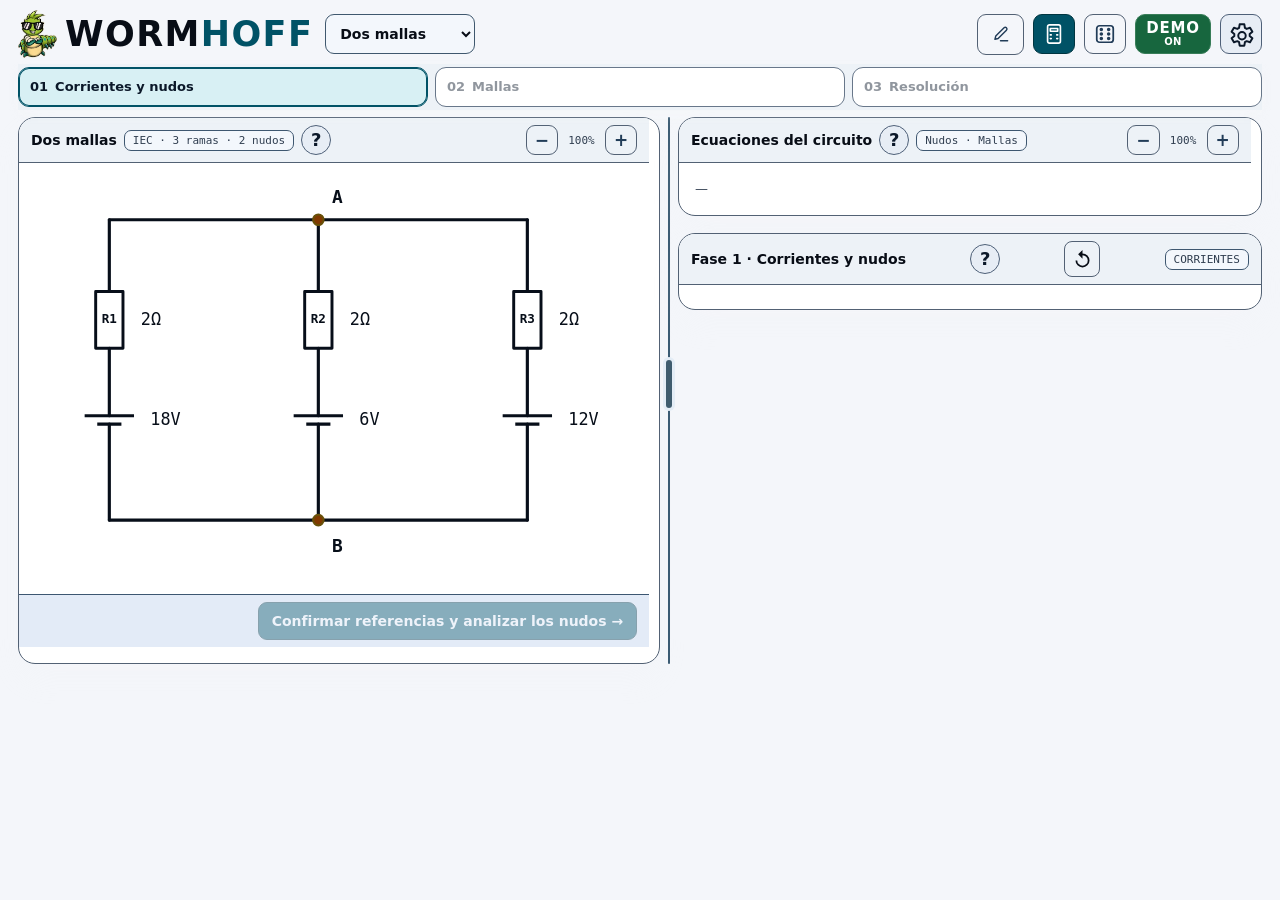
==== wormhoff/index.html @ 47bf8ece "Wormhoff: calculator icon for direct solve and six-pip dice for random values" ====
<!doctype html>
<html lang="es">
<head>
<meta charset="utf-8">
<meta name="viewport" content="width=device-width, initial-scale=1, interactive-widget=resizes-visual">
<meta name="color-scheme" content="dark">
<title>Wormhoff · 3.29</title>
<style>
  :root { --bg:var(--paint-09101d,#09101d); --card:var(--paint-111c30,#111c30); --card2:var(--paint-0c182b,#0c182b); --border:var(--paint-2c415b,#2c415b); --txt:var(--paint-f0f6ff,#f0f6ff); --muted:var(--paint-a7bbd0,#a7bbd0); --cyan:var(--paint-5ce6f0,#5ce6f0); --lime:var(--paint-b7f75c,#b7f75c); --amber:var(--paint-ffc66b,#ffc66b); --red:var(--paint-ff7786,#ff7786); --purple:var(--paint-ac98ff,#ac98ff); }
  *{box-sizing:border-box}
  html{-webkit-text-size-adjust:100%;text-size-adjust:100%;scroll-padding-top:calc(var(--stagebar-height,90px) + 12px)}
  #circuit{scroll-margin-top:calc(var(--stagebar-height,90px) + 12px)}
  body{margin:0;background:radial-gradient(circle at 9% 2%,var(--paint-183657,#183657) 0,transparent 28%),radial-gradient(circle at 96% 70%,var(--paint-1b2050,#1b2050) 0,transparent 35%),var(--bg);color:var(--txt);font:15px/1.55 system-ui,-apple-system,"Segoe UI",sans-serif;min-height:100vh}
  .shell{max-width:1580px;margin:auto;padding:20px 18px 34px}
  .top{display:flex;align-items:center;justify-content:space-between;gap:14px;flex-wrap:wrap;margin-bottom:15px}
  .logo{font-size:clamp(25px,3vw,35px);font-weight:900;letter-spacing:.04em;line-height:1.1}
  .logo{color:var(--txt)}
  .logo > div > span{color:var(--cyan)}
  .logo{display:inline-flex;align-items:center;gap:8px}
  .logo-mascot{display:block;flex:none;height:48px;width:auto}
  @media(max-width:700px){
    .logo{gap:5px}
    .logo-mascot{height:40px}
  }
  .sub{font:12px/1.4 ui-monospace,Consolas,monospace;color:var(--muted);margin-top:6px;letter-spacing:.04em}
  .score{display:flex;gap:11px;flex-wrap:wrap}
  .stat{background:var(--paint-0d1b2e,#0d1b2e);border:1px solid var(--paint-36516b,#36516b);padding:9px 14px;border-radius:12px;min-width:105px}
  .stat small{display:block;color:var(--muted);font-size:11px;text-transform:uppercase;letter-spacing:.08em}
  .stat strong{font:700 21px/1.45 ui-monospace,Consolas,monospace;color:var(--lime)}
  .stages{display:flex;gap:7px;margin:12px 0 16px;padding:8px 0;position:sticky;top:0;z-index:50;background:var(--paint-091423,#091423);box-shadow:0 5px 12px var(--paint-0004,#0004);isolation:isolate}
  .stage{display:flex;align-items:center;gap:3px;flex:1;min-width:0;background:var(--paint-142035,#142035);border:1px solid var(--paint-2d425c,#2d425c);border-radius:11px;padding:3px;color:var(--paint-8399b4,#8399b4);font-size:12px;font-weight:700}
  .stage[hidden]{display:none}
  .stage.active{border-color:var(--cyan);color:var(--txt);background:var(--paint-163045,#163045);box-shadow:inset 0 0 0 1px var(--paint-5ce6f02a,#5ce6f02a)}
  .stage.done{color:var(--lime);border-color:var(--paint-53843e,#53843e)}
  .stage b{margin-right:5px;color:inherit}
  .phase-link{flex:1;min-width:0;border:0;background:transparent!important;color:inherit;padding:8px 4px;text-align:left;font:inherit;line-height:1.4;box-shadow:none}
  .phase-reset{flex:none;width:29px;height:31px;border:0;padding:5px;background:transparent!important;color:inherit;box-shadow:none}
  .phase-reset svg{width:19px;height:19px;display:block}
  .phase-link:disabled,.phase-reset:disabled{opacity:.45;cursor:default}
  .phase-link:focus-visible,.phase-reset:focus-visible{outline:2px solid var(--cyan);outline-offset:-2px}
  [data-current-index]{touch-action:none;user-select:none;cursor:grab}
  #circuit.dragging-current [data-current-index],#circuit.dragging-current .current-direction-hit{cursor:grabbing!important}
  .current-direction-hit{fill:none;stroke:transparent;stroke-width:44;stroke-linecap:round;stroke-linejoin:round;pointer-events:stroke;cursor:inherit}
  .current-placement-notice{position:absolute;top:8px;left:50%;transform:translateX(-50%);z-index:4;width:max-content;max-width:calc(100% - 20px);padding:8px 12px;background:var(--paint-19334b,#19334b);color:var(--paint-ffe0a1,#ffe0a1);border:1px solid var(--paint-d5aa61,#d5aa61);border-radius:9px;font-size:13px;line-height:1.4;box-shadow:0 4px 15px var(--paint-0005,#0005);pointer-events:none}
  @media(max-width:600px){.stages{gap:3px}.stage{flex-direction:column;padding:2px;gap:0;font-size:10px}.stage b{display:block;margin:0}.phase-link{text-align:center;padding:5px 1px;width:100%}.phase-reset{height:25px;padding:3px 5px}}
  #gameLayout[hidden]{display:none!important}
  .layout{display:grid;grid-template-columns:minmax(0,var(--left-track,1.1fr)) 18px minmax(0,var(--right-track,1fr));grid-template-areas:"circuit divider equations" "circuit divider phase";grid-template-rows:auto 1fr;row-gap:17px;column-gap:0;align-items:start}
  #circuitCard{grid-area:circuit;position:sticky;top:calc(var(--stagebar-height,80px) + 12px);min-width:0}
  #equationsCard{grid-area:equations;min-width:0}
  #phaseCard{grid-area:phase;min-width:0;position:relative;z-index:1}
  .layout.network-mode{grid-template-areas:"circuit divider phase";grid-template-rows:auto}
  .layout.network-mode #equationsCard{display:none}
  #equationsCard,#phaseCard{container-type:inline-size}
  .column-divider{grid-area:divider;align-self:stretch;position:relative;display:flex;justify-content:center;align-items:flex-start;cursor:col-resize;touch-action:none;user-select:none;outline:none;min-height:160px}
  .column-divider::before{content:"";position:absolute;top:0;bottom:0;left:8px;width:2px;background:var(--paint-37556b,#37556b);border-radius:2px}
  .column-divider:hover::before,.column-divider:focus-visible::before{background:var(--cyan)}
  .column-divider:focus-visible{outline:2px solid var(--cyan);outline-offset:-3px;border-radius:6px}
  .resize-grip{position:sticky;top:40vh;width:6px;height:48px;border-radius:5px;background:var(--paint-6b91aa,#6b91aa);box-shadow:0 0 0 3px var(--paint-13263b,#13263b);margin:24px 0;pointer-events:none}
  .is-resizing,.is-resizing *{cursor:col-resize!important;user-select:none!important}
  .equations-body{padding:0;min-width:0;overflow-wrap:anywhere}
  .card .body{min-width:0;overflow-wrap:anywhere}
  .cardhead{flex-wrap:wrap}
  .cardhead strong{min-width:0;overflow-wrap:anywhere}
  .equation-placeholder{padding:16px;margin:0;color:var(--muted);font-size:13px}
  .matrix-actions{justify-content:center}
  .board-eq-label small,.node-eq-label small{display:block;font:500 10px system-ui,sans-serif;color:var(--paint-8faac2,#8faac2)}
  .card{background:linear-gradient(145deg,var(--paint-111e33,#111e33),var(--paint-0c1729,#0c1729));border:1px solid var(--border);border-radius:17px;box-shadow:0 16px 33px var(--paint-0000001f,#0000001f);overflow:hidden}
  .cardhead{display:flex;justify-content:space-between;align-items:center;gap:12px;padding:14px 17px;border-bottom:1px solid var(--border);background:var(--paint-15253b,#15253b)}
  .cardhead strong{font-size:14px}
  .chip{border:1px solid var(--paint-476480,#476480);background:var(--paint-0e2136,#0e2136);border-radius:7px;padding:3px 8px;color:var(--muted);font:11px ui-monospace,Consolas,monospace}
  .board{padding:0;background:radial-gradient(circle at 50% 46%,var(--paint-162d42,#162d42) 0,var(--paint-0d1a2c,#0d1a2c) 65%);position:relative}
  #circuit{display:block;width:100%;height:auto;max-width:none;max-height:none;overflow:visible}
  .wire{stroke:var(--paint-e9f4fd,#e9f4fd);stroke-width:3;fill:none;stroke-linecap:round;stroke-linejoin:round}
  .symbol{stroke:var(--paint-f5f6fa,#f5f6fa);stroke-width:2.8;fill:var(--paint-15233a,#15233a);stroke-linejoin:round}
  .source-plate{stroke:var(--paint-f5f6fa,#f5f6fa);stroke-width:3;stroke-linecap:square}
  .txt{fill:var(--paint-f5f6fa,#f5f6fa);font:600 17px ui-monospace,Consolas,monospace}
  .txtsm{fill:var(--paint-b2c7da,#b2c7da);font:13px ui-monospace,Consolas,monospace}
  .component-value{fill:var(--paint-ecf5ff,#ecf5ff);font:400 16px/1.2 ui-monospace,Consolas,monospace;pointer-events:none}
  #circuit .resistor-ansi{display:none}
  #circuit[data-symbol-standard="ansi"] .resistor-iec{display:none}
  #circuit[data-symbol-standard="ansi"] .resistor-ansi{display:inline}
  .resistor-ansi .symbol{fill:none!important}
  .current-branch-hit{touch-action:manipulation;outline:none!important;fill:none;stroke:transparent;stroke-width:28;pointer-events:stroke;cursor:pointer;stroke-linejoin:round}
  .current-branch-hit:focus,.current-branch-hit:focus-visible{outline:none!important;stroke:transparent}
  .branch-selection{fill:none;stroke:var(--paint-5ce6f088,#5ce6f088);stroke-width:12;stroke-linecap:round;pointer-events:none}
  .column-text-controls{display:flex;align-items:center;gap:4px;margin-left:auto;flex:none}
  .column-text-controls button{padding:3px 8px;min-width:29px;font:700 17px/1.3 system-ui,sans-serif}
  .column-text-controls output{min-width:39px;text-align:center;font:11px ui-monospace,monospace;color:var(--muted)}
  .layout:not(.network-mode) #phaseTextControls{display:none}
  #currentNameDialog{color:var(--txt);background:var(--paint-112139,#112139);border:1px solid var(--paint-6586a0,#6586a0);border-radius:14px;width:max-content;max-width:calc(100% - 24px);padding:10px 12px;position:fixed;inset:auto;margin:0;left:var(--current-dialog-x,50vw);top:var(--current-dialog-y,25dvh);transform:translate(-50%,-50%);box-shadow:0 15px 60px var(--paint-0008,#0008)}
  #currentNameDialog::backdrop{background:var(--paint-020b18aa,#020b18aa)}
  .current-number-field{display:flex;align-items:center;gap:6px;font:800 23px ui-monospace,monospace;margin:0}
  #currentNameForm{display:flex;align-items:center;gap:8px}
  #currentNameForm button{display:grid;place-items:center;width:40px;height:40px;min-width:40px;padding:8px}
  #currentNameForm button svg{width:20px;height:20px;fill:none;stroke:currentColor;stroke-width:2;stroke-linecap:round;stroke-linejoin:round}
  #currentNumber[aria-invalid="true"]{border-color:var(--red);box-shadow:0 0 0 2px var(--paint-ff778655,#ff778655)}
  #currentNumber{min-width:0;width:calc(2ch + 20px);text-align:center;font:700 23px ui-monospace,monospace;background:var(--paint-071628,#071628);border:1px solid var(--paint-7896ae,#7896ae);border-radius:8px;padding:9px;color:var(--txt)}
  .law-guide{padding:14px 15px;border-bottom:1px solid var(--paint-344c67,#344c67);background:var(--paint-102339,#102339);font-size:15px;line-height:1.7}
  .law-guide strong{display:block;color:var(--cyan);margin-top:7px}
  .law-guide strong:first-child{margin-top:0}
  .law-guide .law-formula{font-family:ui-monospace,monospace;overflow-wrap:anywhere}
  #equationsCard .board-eq-formula,#equationsCard .node-eq-formula{font-size:clamp(18px,1.6vw,23px);line-height:1.65}
  #equationsCard .board-eq-equal{font-size:26px}
  .resistor-name{fill:var(--paint-fff,#fff);font:700 12px ui-monospace,Consolas,monospace;text-anchor:middle;pointer-events:none}
  .direction-outline{fill:none;stroke:var(--paint-13283d,#13283d);stroke-width:6;stroke-linecap:round;stroke-linejoin:round}
  .direction{stroke:var(--amber);stroke-width:2.5;fill:none;stroke-linecap:round;stroke-linejoin:round}
  .dirlabel{fill:var(--amber);font:750 16px ui-monospace,Consolas,monospace;pointer-events:none}
  .dir-result{fill:var(--amber);stroke:var(--paint-0b1c2c,#0b1c2c);stroke-width:3;paint-order:stroke;stroke-linejoin:round;font:650 16px ui-monospace,Consolas,monospace;pointer-events:none}
  .dir-result.six-current-value{font-size:16px}
  .dir-result.six-current-value.tight-value{font-size:16px}
  .dir-result.six-current-value.narrow-value{font-size:16px}
  .nod{fill:var(--amber);stroke:var(--paint-fff3ce,#fff3ce);stroke-width:2}
  .nodeglow{fill:none;stroke:var(--amber);stroke-width:2;opacity:.7}
  .branch-hit{fill:transparent;cursor:pointer}
  .branch-hit:focus{outline:none;stroke:var(--cyan);stroke-width:2;stroke-dasharray:5 5}
  .node-hit{fill:transparent;cursor:pointer}

  .mesh-hit{fill:transparent;cursor:pointer;pointer-events:all}
  .mesh-hit:focus-visible{outline:none;stroke:var(--cyan);stroke-width:1;stroke-dasharray:none}
  .mesh-turn{cursor:pointer}
  .mesh-turn-hit{fill:transparent;stroke:transparent;stroke-width:1.5}
  .mesh-turn:focus-visible{outline:none}
  .mesh-turn:focus-visible .mesh-turn-hit{stroke:var(--cyan)}
  .mesh-label{pointer-events:none}
  .dirclick{fill:transparent;cursor:pointer}
  /* Un sombreado violeta tenue distingue la malla activa del ámbar de las corrientes,
     del verde del personaje y del blanco de los símbolos. Detrás de todos ellos. */
  .mesh-selection-fill{fill:var(--paint-7569a8,#7569a8);fill-opacity:.34;stroke:none;pointer-events:none}
  .mesh-selection-contour{fill:none;stroke:var(--paint-c4b9f0,#c4b9f0);stroke-opacity:.95;stroke-width:2;stroke-dasharray:8 7;vector-effect:non-scaling-stroke;pointer-events:none}
  .mesh-contour-arrowhead{fill:var(--paint-d7c9ff,#d7c9ff);stroke:none}
  #meshSelection{pointer-events:none}
  #hero{--worm-fill:var(--paint-b7f75c,#b7f75c);--worm-edge:var(--paint-edffbe,#edffbe);--worm-dark:var(--paint-619b36,#619b36);--worm-glow:var(--paint-b7f755,#b7f755)}
  #hero.hero-sad{--worm-fill:var(--paint-a64a17,#a64a17);--worm-edge:var(--paint-e99659,#e99659);--worm-dark:var(--paint-723317,#723317);--worm-glow:var(--paint-e9965955,#e9965955)}
  .hero-body,.hero-segment{fill:var(--worm-fill);stroke:var(--worm-edge);stroke-width:1.4}
  .hero-segment{stroke-width:1.1}
  .hero-spine{fill:none;stroke:var(--worm-dark);stroke-width:10;stroke-linecap:round;stroke-linejoin:round}
  .hero-shine{fill:none;stroke:var(--worm-edge);stroke-width:1.5;stroke-linecap:round;opacity:.5;pointer-events:none}
  .hero-eye{fill:var(--paint-15233a,#15233a)}
  .hero-eye-light{fill:var(--paint-fff,#fff);opacity:.9}
  .hero-mouth{stroke:var(--paint-122236,#122236);stroke-width:1.7;fill:none;stroke-linecap:round}
  .hero-eyes{transform-box:fill-box;transform-origin:center;transition:transform .28s ease-in-out,opacity .25s ease-in-out}
  #heroMouth{transition:opacity .25s ease-in-out}
  .hero-open-smile{opacity:0;transform:scaleY(.2);transform-box:fill-box;transform-origin:center;transition:opacity .28s ease-in-out,transform .28s ease-in-out}
  .hero-hand{opacity:0;transform:translateY(5px) scale(.6);transform-origin:11px 4px;transition:opacity .3s ease-in-out,transform .3s ease-in-out;pointer-events:none}
  .hero-hand-outline{fill:var(--worm-fill);stroke:var(--worm-edge);stroke-width:1;stroke-linecap:round;stroke-linejoin:round}
  .hero-greeting .hero-eyes{transform:scaleY(.18)}
  .hero-greeting #heroMouth{opacity:0}
  .hero-greeting .hero-open-smile{opacity:1;transform:scaleY(1)}
  .hero-greeting .hero-hand{opacity:1;transform:translateY(0) scale(1)}
  .hero-greeting #heroWave{animation:heroWave 1.2s ease-in-out;transform-origin:0 0}
  @keyframes heroWave{0%,100%{transform:rotate(0deg)}20%,60%{transform:rotate(-17deg)}40%,80%{transform:rotate(18deg)}}
  .hero-face{transform-box:fill-box;transform-origin:center}
  .hero-pain{opacity:0;transition:opacity .28s ease-in-out;pointer-events:none}
  .hero-happy .hero-eyes{transform:scaleY(.3)}
  .hero-happy #heroMouth{opacity:0}
  .hero-happy .hero-open-smile{opacity:1;transform:scaleY(1);animation:heroLaugh 1.15s ease-in-out infinite}
  .hero-happy .hero-face{animation:heroJoy 1.15s ease-in-out infinite}
  .hero-suffering .hero-eyes,.hero-suffering #heroMouth{opacity:0}
  .hero-suffering .hero-pain{opacity:1}
  .hero-suffering .hero-face{animation:heroWince .65s ease-in-out infinite}
  .hero-suffering .hero-tear{animation:heroTear 1.3s ease-in-out infinite}
  @keyframes heroJoy{0%,100%{transform:translateY(0) scale(1)}50%{transform:translateY(-.7px) scale(1.04)}}
  @keyframes heroLaugh{0%,100%{transform:scaleY(.9)}50%{transform:scaleY(1.08)}}
  @keyframes heroWince{0%,100%{transform:rotate(0deg)}25%{transform:rotate(-2deg)}75%{transform:rotate(2deg)}}
  @keyframes heroTear{0%{opacity:0;transform:translateY(-1px)}25%{opacity:.9}100%{opacity:0;transform:translateY(5px)}}
  .hero-tip{fill:var(--worm-edge);stroke:var(--worm-dark);stroke-width:1.5;stroke-linejoin:round}
  /* Mostrar las intensidades antes del desarrollo de Cramer, sin cambiar el orden algebraico. */
  #phase4.cramer-results-first:not(.hide),#advSolve.cramer-results-first:not(.hide){display:flex;flex-direction:column}
  #phase4.cramer-results-first #resultPanel,#advSolve.cramer-results-first #advResultPanel{order:-1;margin-top:0!important;margin-bottom:14px}
  .lap-chip{color:var(--amber);font-weight:700;margin:6px 0 0}
  .eq-equals{display:flex;align-items:center;justify-content:center;font:900 30px ui-monospace,monospace;color:var(--cyan)}
  #hero{cursor:pointer;pointer-events:all;touch-action:none;user-select:none}
  /* Evitar que el filtro CSS del grupo SVG recorte u oculte el personaje al reanudar una trayectoria. */
  #heroBody{filter:none}
  #hero.hero-user-hidden,#hero.hero-user-hidden *{visibility:hidden!important;pointer-events:none!important}
  #heroHit{fill:none;stroke:transparent;stroke-width:28;pointer-events:stroke;cursor:pointer}
  .boardfoot{display:flex;justify-content:space-between;gap:10px;flex-wrap:wrap;padding:10px 15px;background:var(--paint-0d1b2e,#0d1b2e);border-top:1px solid var(--border);color:var(--muted);font-size:12px}
  .boardfoot b{color:var(--cyan);font-weight:600}
  .body{padding:18px}
  .phase-title{margin:0 0 7px;font-size:22px;font-weight:850;line-height:1.25}
  .desc{color:var(--muted);margin:0 0 14px;font-size:14px}
  .btnrow{display:flex;gap:9px;flex-wrap:wrap;align-items:center}
  button{color:var(--txt);font:600 14px system-ui,sans-serif;border:1px solid var(--paint-45607c,#45607c);background:var(--paint-1e3550,#1e3550);padding:10px 13px;border-radius:9px;cursor:pointer;transition:filter .12s,transform .12s}
  button:hover:not(:disabled){filter:brightness(1.18)}
  button:active:not(:disabled){transform:translateY(1px)}
  button:disabled{opacity:.4;cursor:not-allowed}
  button.primary{background:linear-gradient(100deg,var(--paint-187d9a,#187d9a),var(--paint-2c638b,#2c638b));border-color:var(--paint-4be6f0,#4be6f0);color:white}
  button.success{background:var(--paint-376c37,#376c37);border-color:var(--paint-91db66,#91db66)}
  button.ghost{background:transparent;border-color:var(--paint-47627b,#47627b);color:var(--paint-afc6dc,#afc6dc)}
  button.small{padding:7px 10px;font-size:12px}
  button.selected{background:var(--paint-3d4f76,#3d4f76);border-color:var(--cyan);box-shadow:inset 0 0 0 1px var(--paint-5ce6f050,#5ce6f050)}
  .eqpanel{padding:13px;background:var(--paint-0a1729,#0a1729);border:1px solid var(--paint-324967,#324967);border-radius:12px;margin:13px 0}
  .eqtitle{color:var(--cyan);font-weight:800;font-size:11px;letter-spacing:.1em;text-transform:uppercase;margin-bottom:8px}
  .eq{font:600 clamp(15px,2vw,20px)/1.8 ui-monospace,Consolas,monospace;word-break:break-word}
  .eq + .eq{border-top:1px dashed var(--paint-294661,#294661);padding-top:6px;margin-top:6px}
  .eq.good{color:var(--lime)}
  .node-eq-list{display:grid;gap:0;width:100%;margin:3px 0}
  .node-eq-row{display:grid;grid-template-columns:75px minmax(0,1fr);gap:10px;align-items:baseline;padding:9px 2px;border-bottom:1px solid var(--paint-29415b,#29415b)}
  .node-eq-row:last-child{border-bottom:0}
  .node-eq-label{color:var(--paint-a9c4db,#a9c4db);font:700 12px/1.6 system-ui,sans-serif}
  .node-eq-formula{font:700 clamp(14px,1.6vw,17px)/1.5 ui-monospace,Consolas,monospace;font-variant-numeric:tabular-nums;white-space:normal;overflow-wrap:anywhere}

  .notes{font-size:13px;color:var(--muted)}
  .message{padding:10px 12px;border-radius:9px;background:var(--paint-14304a,#14304a);color:var(--paint-d8f5fb,#d8f5fb);border:1px solid var(--paint-285a78,#285a78);font-size:13px;min-height:43px;margin:12px 0}
  .message.bad{background:var(--paint-3c2233,#3c2233);border-color:var(--paint-a95166,#a95166);color:var(--paint-ffe1e7,#ffe1e7)}
  .message.good{background:var(--paint-1b382b,#1b382b);border-color:var(--paint-5f9f64,#5f9f64);color:var(--paint-d2ffd8,#d2ffd8)}
  .dirbuttons{display:flex;gap:8px;flex-wrap:wrap;margin:8px 0 14px}
  .dirbuttons button{min-width:82px}
  .build{display:grid;grid-template-columns:minmax(0,1fr) 38px minmax(0,1fr);gap:9px;margin:13px 0}
  .build .eqpanel{margin:0;min-height:100px}
  .mathlabel{display:block;color:var(--muted);font-size:11px;line-height:1.3}
  .eqlist{margin-top:10px;padding:10px 12px;background:var(--paint-101f35,#101f35);border-radius:10px;border:1px solid var(--paint-314d6b,#314d6b)}
  .eqlist .eq{font-size:14px}
  .component-source.component-lit,.component-resistor.component-lit{filter:drop-shadow(0 0 9px var(--paint-ffe288,#ffe288)) drop-shadow(0 0 7px var(--paint-ffca55,#ffca55))}
  .component-source.component-lit .source-plate{stroke:var(--paint-fff1ae,#fff1ae);stroke-width:5;filter:drop-shadow(0 0 7px var(--paint-ffd463,#ffd463))}
  .component-source.component-lit .source-halo{fill:var(--paint-715119,#715119);stroke:var(--paint-ffe08a,#ffe08a);stroke-width:2.2}
  .component-source.component-lit rect:not(.source-halo){fill:var(--paint-79551d,#79551d);stroke:var(--paint-ffe08a,#ffe08a);stroke-width:2}
  .component-source.component-lit .source-lead{stroke:var(--paint-ffe9a0,#ffe9a0);stroke-width:4}
  .component-source.component-lit text{fill:var(--paint-fff0af,#fff0af);filter:drop-shadow(0 0 5px var(--paint-ffd463,#ffd463))}
  .component-resistor.component-lit .symbol{stroke:var(--paint-fff2b9,#fff2b9);stroke-width:5;fill:var(--paint-79551f,#79551f);filter:drop-shadow(0 0 10px var(--paint-ffe288,#ffe288))}
  .component-resistor.component-lit text{fill:var(--paint-fff0af,#fff0af);filter:drop-shadow(0 0 5px var(--paint-ffe28c,#ffe28c))}
  .circuit-controls{padding:14px 16px 16px;background:var(--paint-102139,#102139);border-top:1px solid var(--paint-3d5772,#3d5772);display:grid;gap:10px}
  .circuit-controls .message{margin:2px 0}
  .circuit-controls .lap-chip{margin:2px 0}
  .circuit-controls .btnrow{margin:0}
  .circuit-controls-inner{display:grid;gap:10px}
  .circuit-controls .control-groups{display:flex;flex-wrap:wrap;gap:10px 20px;align-items:center}
  .circuit-controls .control-actions{display:flex;align-items:center;gap:9px;flex-wrap:wrap}
  .sr-only{position:absolute;width:1px;height:1px;padding:0;margin:-1px;overflow:hidden;clip:rect(0,0,0,0);white-space:nowrap;border:0}
  .icon-button,.transport-button{display:inline-flex;align-items:center;justify-content:center;min-width:52px;min-height:48px;padding:9px 15px}
  .icon-button svg,.transport-button svg{width:26px;height:26px;pointer-events:none}
  .transport-button[data-state="running"]{background:var(--paint-235c3c,#235c3c);border-color:var(--paint-89df99,#89df99);color:var(--paint-d7ffe2,#d7ffe2)}
  .transport-button[data-state="ready"],.transport-button[data-state="paused"],.transport-button[data-state="waiting"]{background:var(--paint-59421f,#59421f);border-color:var(--paint-ffcf78,#ffcf78);color:var(--paint-ffe0a1,#ffe0a1)}
  .transport-button[data-state="blocked"],.transport-button[data-state="complete"]{background:var(--paint-223449,#223449);border-color:var(--paint-52677c,#52677c);color:var(--paint-b8c7d6,#b8c7d6)}
  .transport-button .transport-play{display:block}.transport-button .transport-stop{display:none}
  .transport-button[data-state="running"] .transport-play{display:none}
  .transport-button[data-state="running"] .transport-stop{display:block}
  .mesh-complete{pointer-events:none}
  .board-actions{display:flex;justify-content:center;align-items:center;flex-wrap:wrap;gap:10px;padding:15px 16px;background:var(--paint-102139,#102139);border-top:1px solid var(--paint-3d5772,#3d5772)}
  .circuit-transport{border-top:0;border-bottom:1px solid var(--paint-3d5772,#3d5772);padding:10px 16px}
  /* Reproducción centrada; acciones de avance independientes a la derecha. */
  #circuitTransport{justify-content:center;position:relative;min-height:66px;flex-wrap:nowrap}
  #boardActions{display:flex;align-items:center;justify-content:flex-end;flex-wrap:nowrap;overflow-x:auto;gap:8px}
  #boardActions.hide{display:none}
  #circuitTransport .board-action-item{flex-shrink:0}
  #boardActions .board-action-item{flex-shrink:0}
  /* En corrientes y nudos, la selección de nudos y la edición de referencias comparten fila. */
  #boardActions .board-action-item[data-board-action="editCurrentReferences"],
  #boardActions .board-action-item[data-board-action="advEditCurrentReferences"],
  #boardActions .board-action-item[data-board-action="startNodeEquations"],
  #boardActions .board-action-item[data-board-action="advStartNodeEquations"]{flex:0 1 auto;min-width:0}
  #boardActions [data-board-action="editCurrentReferences"] button,
  #boardActions [data-board-action="advEditCurrentReferences"] button,
  #boardActions [data-board-action="startNodeEquations"] button,
  #boardActions [data-board-action="advStartNodeEquations"] button{min-width:0;max-width:100%;white-space:nowrap;font-size:clamp(9px,2.5vw,14px);padding-inline:clamp(5px,1.5vw,14px)}
  @media(max-width:600px){#boardActions:has([data-board-action="startNodeEquations"]:not([hidden])):has([data-board-action="editCurrentReferences"]:not([hidden])),
  #boardActions:has([data-board-action="advStartNodeEquations"]:not([hidden])):has([data-board-action="advEditCurrentReferences"]:not([hidden])){gap:4px;padding-inline:5px}}

  .matrix-result-options{margin:10px 0;font-size:14px}
  .matrix-result-options label{display:inline-flex;align-items:center;gap:8px;cursor:pointer}
  /* Vuelta y reproducción siempre en la misma fila; el texto se adapta al ancho. */
  #circuitTransport .lap-chip{position:absolute;left:12px;top:50%;transform:translateY(-50%);width:calc(50% - 34px);max-width:none;min-width:0;margin:0;white-space:nowrap;text-align:left;font-size:clamp(9px,1.35vw,14px);letter-spacing:-.02em}
  @media(max-width:640px){#circuitTransport .lap-chip{left:6px;width:calc(50% - 26px);font-size:clamp(8px,2.4vw,12px);letter-spacing:-.035em}#circuitTransport{padding-inline:6px}}
  #boardActions{justify-content:flex-end}
  @media(max-width:600px){#boardActions{justify-content:flex-end;padding:10px 12px}#boardActions .board-action-item{min-width:0}}
  .board-action-item{display:flex;justify-content:center;max-width:100%}
  .board-action-item[hidden]{display:none}
  .board-actions button{max-width:100%;white-space:normal}
  .circuit-controls .control-actions,.circuit-controls .control-groups,.circuit-controls .choices{justify-content:center}
  .circuit-controls .term-check{display:block;margin-inline:auto}
  .algebra-isolation{display:flex;flex-wrap:wrap;align-items:baseline;gap:7px 10px;padding:8px 0;font:600 14px/1.6 ui-monospace,Consolas,monospace;color:var(--paint-dceafa,#dceafa)}
  .algebra-isolation-label{font:600 11px system-ui,sans-serif;color:var(--paint-a6c8e1,#a6c8e1)}
  .algebra-isolated-value{display:inline-block;color:var(--lime);font-weight:800;background:var(--paint-163529,#163529);border:1px solid var(--paint-5a9358,#5a9358);border-radius:7px;padding:3px 9px}
  .algebra-table .alg-isolation-row td{white-space:normal;text-align:left;font-size:14px}
  .algebra-mobile .algebra-isolation{padding:8px 10px;border-bottom:1px solid var(--paint-28445b,#28445b)}
  .board-equations{padding:12px 15px;background:var(--paint-0a1729,#0a1729);border-top:1px solid var(--paint-344c67,#344c67)}
  .board-equations .eqtitle{margin-bottom:8px}
  .board-eq-row{display:grid;grid-template-columns:75px minmax(0,1fr);align-items:baseline;gap:9px;padding:6px 0;border-top:1px solid var(--paint-263b53,#263b53)}
  .board-eq-row:first-of-type{border-top:0}
  .board-eq-label{color:var(--paint-b8cddf,#b8cddf);font-size:12px;font-weight:700}
  .board-eq-formula{display:flex;align-items:baseline;justify-content:flex-start;flex-wrap:wrap;column-gap:14px;row-gap:2px;font:650 clamp(14px,1.65vw,18px)/1.7 ui-monospace,Consolas,monospace}
  .board-eq-left,.board-eq-right{min-width:50px}
  .board-eq-equal{color:var(--cyan);font-weight:900;font-size:22px}
  .flash-term{display:inline-block;white-space:nowrap;border-radius:4px;padding:0 3px;animation:termBlink .9s step-end infinite!important;will-change:opacity,background-color;color:var(--paint-ffec95,#ffec95)}
  @keyframes termBlink{0%,49%{color:var(--paint-ffe083,#ffe083);opacity:1;background:var(--paint-99681b,#99681b);text-shadow:0 0 12px var(--paint-ffce55,#ffce55);box-shadow:0 0 9px var(--paint-ffc95866,#ffc95866)}50%,100%{color:var(--paint-f4f7ff,#f4f7ff);opacity:.23;background:transparent;text-shadow:none;box-shadow:none}}
  /* La flecha y el término comienzan su ciclo en el mismo fotograma al detenerse el personaje. */
  .flash-arrow{animation:arrowBlink .9s step-end infinite!important;filter:drop-shadow(0 0 4px var(--amber))}
  @keyframes arrowBlink{0%,49%{opacity:1}50%,100%{opacity:.23}}
  .reductions{padding:12px;border:1px solid var(--paint-67805e,#67805e);border-radius:10px;margin-bottom:12px;background:var(--paint-142d2a,#142d2a)}
  .reductions input{width:88px;background:var(--paint-071426,#071426);color:var(--paint-fff,#fff);border:1px solid var(--paint-65896c,#65896c);border-radius:6px;padding:8px;font:700 15px monospace}
  .reductions .reduce-row{display:flex;gap:10px;align-items:center;flex-wrap:wrap;margin:6px 0}
  .matrix{display:grid;grid-template-columns:repeat(3,minmax(0,1fr)) 12px minmax(0,1fr);gap:6px;align-items:center}
  .mat-head{text-align:center;color:var(--muted);font-size:11px}
  .mat-sep{height:36px;border-left:2px solid var(--cyan);margin:0 5px}
  .matrix input{width:100%;height:42px;text-align:center;background:var(--paint-071426,#071426);border:1px solid var(--paint-46637a,#46637a);border-radius:7px;color:var(--txt);font:700 16px ui-monospace,monospace;outline:0}
  .matrix input:focus{border-color:var(--cyan);box-shadow:0 0 0 1px var(--cyan)}
  .matrix input.correct{border-color:var(--paint-80b957,#80b957);background:var(--paint-18352c,#18352c)}
  .matrix input.wrong{border:2px solid #f04444;background:#5c1722;color:#fff;box-shadow:0 0 0 1px #f04444}
  .adv-mat-row input.wrong{border:2px solid #f04444;background:#5c1722;color:#fff;box-shadow:0 0 0 1px #f04444}
  .muted{color:var(--muted)}
  .steps{margin:14px 0;display:grid;grid-template-columns:minmax(0,1fr);gap:8px;min-width:0;width:100%}
  .step{display:flex;align-items:start;gap:10px;min-width:0;width:100%;padding:10px;border:1px solid var(--paint-36516b,#36516b);background:var(--paint-132740,#132740);border-radius:10px;font-size:14px}
  :root[data-theme="light"] .stepnum{color:#fff!important;background:#12384c!important}
  .stepnum{flex:0 0 26px;background:var(--paint-27627e,#27627e);border-radius:7px;color:var(--paint-e9fdff,#e9fdff);font:800 13px ui-monospace,monospace;text-align:center;padding:4px 0}
  .step-main{flex:1;min-width:0}
  .step-heading{font-weight:800;color:var(--paint-c2f3fb,#c2f3fb);font-size:14px;margin-bottom:5px}
  .step-description{color:var(--paint-d3e3f4,#d3e3f4);font-size:13px;line-height:1.5;margin:5px 0 8px}
  .algebra-scroll{width:100%;min-width:0;max-width:100%;overflow-x:auto;overscroll-behavior-x:contain;border:1px solid var(--paint-34506a,#34506a);border-radius:8px;margin:9px 0}
  .algebra-table{border-collapse:collapse;width:max-content;min-width:100%;table-layout:auto;font:600 13px/1.4 ui-monospace,Consolas,monospace;font-variant-numeric:tabular-nums;background:var(--paint-0b1b2d,#0b1b2d)}
  /* Resolución: anchura natural por contenido, sin repartir el ancho del panel. */
  .algebra-scroll.algebra-desktop{width:max-content;max-width:100%;margin-left:0;margin-right:auto;overflow-x:auto}
  .algebra-scroll.algebra-desktop .algebra-table{width:max-content;min-width:0;max-width:none;table-layout:auto;margin:0}
  .algebra-scroll.algebra-desktop .algebra-table th,
  .algebra-scroll.algebra-desktop .algebra-table td{width:auto;min-width:0;padding-inline:8px}
  .adv-mat-overflow:has(> .algebra-table){width:max-content;max-width:100%;margin-left:0;margin-right:auto;overflow-x:auto}
  .adv-mat-overflow > .algebra-table{width:max-content;min-width:0;table-layout:auto}
  .algebra-table col.alg-label-col{width:19%}
  .algebra-table col.alg-term-col{width:20%}
  .algebra-table col.alg-eq-col{width:6%}
  .algebra-table col.alg-result-col{width:15%}
  .algebra-table th,.algebra-table td{padding:7px 6px;text-align:right;white-space:nowrap;vertical-align:middle;border-bottom:1px solid var(--paint-28445b,#28445b)}
  .algebra-table th{color:var(--paint-94bcd6,#94bcd6);background:var(--paint-142943,#142943);font-size:11px}
  .algebra-table th:first-child,.algebra-table td:first-child{text-align:left;color:var(--paint-a6c8e1,#a6c8e1);font-size:11px}
  .algebra-table td.alg-equal{text-align:center;color:var(--cyan);font-weight:900}
  .algebra-table td.alg-empty{color:var(--paint-6a8197,#6a8197)}
  .algebra-table tr:last-child td{border-bottom:0}
  .algebra-table tr.alg-total td{border-top:2px solid var(--amber);color:var(--paint-ffe1a2,#ffe1a2)}
  .algebra-table tr.alg-total td:first-child{font-weight:800}
  /* En móvil, ecuación completa en filas flexibles: ningún coeficiente se recorta. */
  .algebra-mobile{display:none}
  .alg-mobile-row{padding:10px 9px;border-bottom:1px solid var(--paint-29435b,#29435b);background:var(--paint-0b1b2d,#0b1b2d)}
  .alg-mobile-row:first-child{border-radius:8px 8px 0 0}
  .alg-mobile-row:last-child{border-bottom:0;border-radius:0 0 8px 8px}
  .alg-mobile-row.alg-total{border-top:2px solid var(--amber);background:var(--paint-273028,#273028)}
  .alg-mobile-label{font:700 12px/1.4 system-ui,sans-serif;color:var(--paint-a9cde4,#a9cde4);margin-bottom:7px;overflow-wrap:anywhere}
  .alg-mobile-equation{display:flex;align-items:baseline;flex-wrap:wrap;gap:4px 8px;font:650 14px/1.65 ui-monospace,Consolas,monospace;color:var(--paint-f1f6fd,#f1f6fd);font-variant-numeric:tabular-nums}
  .alg-mobile-term,.alg-mobile-answer{white-space:nowrap}
  .alg-mobile-equal{color:var(--cyan);font-weight:900}
  .alg-mobile-answer{color:var(--paint-ffda90,#ffda90)}
  .alg-total .alg-mobile-equation{color:var(--paint-ffe1a2,#ffe1a2)}
  .result{display:grid;grid-template-columns:repeat(3,1fr);gap:8px;margin:15px 0}
  .result div{background:var(--paint-163529,#163529);border:1px solid var(--paint-5a9358,#5a9358);padding:12px 7px;text-align:center;border-radius:11px}
  .result small{display:block;color:var(--paint-bed4c0,#bed4c0);font:12px ui-monospace,monospace}
  .result strong{font:800 clamp(19px,2.5vw,27px) ui-monospace,monospace;color:var(--lime)}
  .footer{margin-top:18px;font-size:12px;color:var(--paint-96adc5,#96adc5);line-height:1.6}
  .hide{display:none!important}
  .flexbetween{display:flex;align-items:center;justify-content:space-between;gap:12px;flex-wrap:wrap}
  .key{font:12px ui-monospace,monospace;border:1px solid var(--paint-55718a,#55718a);border-radius:4px;padding:1px 5px;color:var(--paint-b7cee4,#b7cee4)}
  @media(max-width:970px){.layout{grid-template-columns:1fr;grid-template-areas:"circuit" "equations" "phase";grid-template-rows:auto}.layout.network-mode{grid-template-areas:"circuit" "phase"}.column-divider{display:none}#circuitCard{position:static}.stage{flex:1;min-width:0}}
  .layout.mobile-layout{grid-template-columns:1fr;grid-template-areas:"circuit" "phase";grid-template-rows:auto;gap:17px}
  .layout.mobile-layout .column-divider{display:none}
  .layout.mobile-layout #circuitCard{position:static}
  .layout.mobile-layout #equationsCard{margin:0;border-left:0;border-right:0;border-radius:0;box-shadow:none}
  .layout.mobile-layout .stage{min-width:0}
  @media(max-width:640px){
    .card,.body,.steps,.step-main,.eqpanel{min-width:0}
    .algebra-desktop{display:none}
    .algebra-mobile{display:grid;border:1px solid var(--paint-34506a,#34506a);border-radius:8px;margin:9px 0;min-width:0;width:100%}
    .eq,.node-eq-formula,.board-eq-formula,.adv-eqline{overflow-wrap:anywhere;word-break:normal}
    .board-eq-row,.node-eq-row{grid-template-columns:58px minmax(0,1fr);gap:6px}
    .result{grid-template-columns:repeat(auto-fit,minmax(90px,1fr))}
  }
  @media(max-width:540px){.shell{padding:12px 8px 25px}.body{padding:13px}.logo{font-size:24px}.stage{min-width:0;padding:2px;font-size:10px}.stat{min-width:76px}.build{grid-template-columns:minmax(0,1fr) 22px minmax(0,1fr)}.board{padding:0}.cardhead{padding:10px}}
  
  .challenge{padding:12px;margin:10px 0;border:1px solid var(--paint-805b25,#805b25);border-radius:11px;background:var(--paint-1d2436,#1d2436);display:grid;gap:10px;min-width:0}
  .challenge h3{margin:0;font-size:15px;color:var(--paint-ffd88c,#ffd88c)}
  .challenge .choices{display:flex;flex-wrap:wrap;gap:7px}
  .challenge input,.challenge select{min-width:0;max-width:100%;padding:10px;border-radius:7px;background:var(--paint-0a1728,#0a1728);color:var(--paint-f3f5fb,#f3f5fb);border:1px solid var(--paint-7293a5,#7293a5);font:600 16px ui-monospace,monospace}
  .challenge input{width:100%}
  .challenge .feedback{font-size:13px;color:var(--paint-ffcc99,#ffcc99)}
  .challenge .feedback.good{color:var(--paint-b7f75c,#b7f75c)}
  .challenge label{display:grid;gap:5px;font-size:13px;color:var(--paint-d3e0f1,#d3e0f1)}
  .challenge-row{display:grid;grid-template-columns:repeat(auto-fit,minmax(116px,1fr));gap:8px}
  .challenge .chosen{border-color:var(--paint-f6bb5c,#f6bb5c);background:var(--paint-514125,#514125)}
  .kcl-live{background:var(--paint-0a1729,#0a1729);border:1px solid var(--paint-46627e,#46627e);border-radius:9px;padding:11px 12px;min-width:0}
  .kcl-live-title{font:700 12px system-ui,sans-serif;color:var(--paint-b8cddf,#b8cddf);margin-bottom:6px}
  .kcl-live-expression{display:flex;align-items:baseline;gap:8px;min-height:35px;font:700 clamp(17px,3.6vw,22px)/1.6 ui-monospace,Consolas,monospace;flex-wrap:wrap;overflow-wrap:anywhere}
  .kcl-live-side{display:inline-flex;align-items:baseline;flex-wrap:wrap;column-gap:7px;row-gap:3px;min-width:12px}
  .kcl-live-equals{color:var(--cyan)}
  .kcl-live-term{display:inline-block;white-space:nowrap;border-radius:4px;padding:0 2px;color:var(--paint-f5f6fa,#f5f6fa)}
  .kcl-live-term.blink-three{animation:kclTermBlink .48s steps(1,end) 3}
  @keyframes kclTermBlink{0%,49%{color:var(--paint-ffe6a4,#ffe6a4);background:var(--paint-87601e,#87601e);opacity:1;text-shadow:0 0 7px var(--paint-ffdf84,#ffdf84)}50%,99%{color:var(--paint-ffe6a4,#ffe6a4);background:transparent;opacity:.22;text-shadow:none}100%{color:var(--paint-f5f6fa,#f5f6fa);background:transparent;opacity:1;text-shadow:none}}
  .difficulty{font-weight:800;color:var(--paint-ffdc91,#ffdc91)}
  .exercisebar{display:flex;gap:12px;flex-wrap:wrap;align-items:end;margin:0 0 16px}
  .field{display:grid;gap:5px;min-width:0;max-width:100%;flex:1 1 270px}
  .field label{font-size:12px;color:var(--muted);font-weight:700;letter-spacing:.04em;text-transform:uppercase}
  select{max-width:100%;background:var(--paint-0d1b2e,#0d1b2e);border:1px solid var(--paint-47627b,#47627b);color:var(--txt);border-radius:9px;padding:10px 12px;font:600 14px system-ui,sans-serif}
  .mini{font-size:12px;color:var(--muted)}
  .pill{display:inline-flex;align-items:center;gap:6px;padding:6px 10px;border:1px solid var(--paint-47627b,#47627b);border-radius:999px;background:var(--paint-0d1b2e,#0d1b2e);font-size:12px;color:var(--paint-d9e9f6,#d9e9f6)}
  .helper{margin-top:10px;padding:10px 12px;background:var(--paint-0f1d31,#0f1d31);border:1px dashed var(--paint-39536d,#39536d);border-radius:10px;font-size:13px;color:var(--paint-c6d8e8,#c6d8e8)}
  .fx-plusminus{fill:var(--paint-0d1b2e,#0d1b2e);stroke:var(--paint-ffd78f,#ffd78f);stroke-width:2}
  .fx-pm-text{fill:var(--paint-ffd78f,#ffd78f);font:900 16px ui-monospace,monospace;text-anchor:middle;dominant-baseline:middle}
  .fx-arrow{stroke:var(--amber);stroke-width:3;fill:none;stroke-linecap:round;stroke-linejoin:round}
  .fx-current-dot{fill:var(--paint-ffe0a0,#ffe0a0);filter:drop-shadow(0 0 5px var(--paint-ffd58f,#ffd58f))}
  .fx-current-halo{fill:var(--paint-ffecc6,#ffecc6);opacity:.19}
  .adv-mat-overflow{overflow-x:auto;margin:12px 0;padding:10px;background:var(--paint-0b1c30,#0b1c30);border:1px solid var(--paint-36506a,#36506a);border-radius:10px}
  .adv-mat-head,.adv-mat-row{display:grid;grid-template-columns:repeat(7,minmax(0,1fr));gap:5px;min-width:0;margin:4px 0}
  .adv-mat-head span{font:700 12px monospace;color:var(--paint-a4cde3,#a4cde3);text-align:center}
  .adv-mat-row input{width:100%;min-width:0;height:36px;text-align:center;background:var(--paint-081526,#081526);color:var(--paint-fff,#fff);border:1px solid var(--paint-4c6884,#4c6884);border-radius:5px;font:700 13px monospace}
  .adv-mat-row input.correct{border-color:var(--paint-93cd72,#93cd72);background:var(--paint-153528,#153528)}
  .adv-mat-row input.wrong{border-color:var(--paint-f47c8b,#f47c8b);background:var(--paint-3a1b2b,#3a1b2b)}
  .adv-eqline{font:600 13px/1.65 ui-monospace,Consolas,monospace;white-space:normal;word-break:break-word;padding:4px 6px;border-bottom:1px solid var(--paint-2e4560,#2e4560)}
  /* Los parpadeos didácticos y los gestos del gusano comparten tiempos en todos los dispositivos. */
  @container(max-width:640px){
    .algebra-desktop{display:none}
    .algebra-mobile{display:grid;border:1px solid var(--paint-34506a,#34506a);border-radius:8px;margin:9px 0;min-width:0;width:100%}
    .eq,.node-eq-formula,.board-eq-formula,.adv-eqline{overflow-wrap:anywhere;word-break:normal}
    .board-eq-row,.node-eq-row{grid-template-columns:48px minmax(0,1fr);gap:6px}
    .board-eq-formula{column-gap:7px;font-size:14px}
    .result{grid-template-columns:repeat(auto-fit,minmax(90px,1fr))}
    .step{padding:8px;gap:7px}
    .body{padding:12px}
    .adv-mat-overflow{padding:5px}
    .adv-mat-head span{font-size:10px;overflow-wrap:anywhere}
    .adv-mat-row input{font-size:11px;padding:0}
  }
  @media(prefers-reduced-motion:reduce){*{scroll-behavior:auto!important}}

  :root{color-scheme:dark}
  .settings-button{width:48px;height:48px;padding:10px;align-self:center;display:grid;place-items:center}
  .settings-button svg{width:28px;height:28px;fill:none;stroke:currentColor;stroke-width:1.7;stroke-linejoin:round}
  #settingsDialog{color:var(--txt);background:var(--card);border:1px solid var(--border);border-radius:17px;width:min(430px,calc(100% - 28px));max-height:calc(100dvh - 28px);overflow:auto;padding:22px;box-shadow:0 20px 70px #0008}
  #settingsDialog::backdrop{background:#020b18b8}
  .settings-heading{display:flex;align-items:center;gap:10px;margin-bottom:18px;min-width:0}
  .settings-heading h2{margin:0;font-size:22px;flex:1 1 auto;min-width:0;overflow-wrap:anywhere}
  .settings-heading button{position:relative;flex:0 0 40px;width:40px;height:40px;min-width:40px;padding:0;font-size:27px;z-index:1}
  .settings-fields{display:grid;gap:18px}
  .settings-fields label{display:grid;gap:7px;font-weight:650}
  .settings-fields select{width:100%}
  .speed-row{display:flex;gap:15px;align-items:center}
  .speed-row input{min-width:0;flex:1;accent-color:var(--cyan)}
  .speed-row output{min-width:48px;font-variant-numeric:tabular-nums}
  .mesh-status-moving{animation:meshStatusBlink .9s step-end infinite}
  @keyframes meshStatusBlink{0%,49%{opacity:1}50%,100%{opacity:.25}}
  :root[data-theme="light"]{color-scheme:light;--bg:#fff;--card:#fff;--card2:#f4f7fa;--border:#526174;--txt:#080d16;--muted:#303e50;--cyan:#005266;--lime:#175500;--amber:#813900;--red:#a50025;--purple:#4b267f;
    --paint-0000001f:#f7f7f71f;
    --paint-0004:#f7f7f744;
    --paint-0005:#f7f7f755;
    --paint-0008:#f7f7f788;
    --paint-020b18aa:#f1f6feaa;
    --paint-071426:#f2f6fd;
    --paint-071628:#f2f7fd;
    --paint-081526:#f2f7fc;
    --paint-081527:#f2f7fc;
    --paint-09101d:#f3f6fb;
    --paint-091423:#f3f7fc;
    --paint-0a1728:#f3f7fc;
    --paint-0a1729:#f3f7fc;
    --paint-0b1b2d:#f3f7fc;
    --paint-0b1c2c:#f3f7fc;
    --paint-0b1c30:#f3f7fc;
    --paint-0c1729:#f3f6fc;
    --paint-0c182b:#f3f6fc;
    --paint-0d1a2c:#f3f7fc;
    --paint-0d1b2e:#f3f7fc;
    --paint-0e1d2f:#f3f7fb;
    --paint-0e2136:#f3f7fc;
    --paint-0f1d31:#f3f7fb;
    --paint-101f35:#f3f7fb;
    --paint-102139:#e3ebf7;
    --paint-102339:#e3ecf7;
    --paint-111c30:#f4f6fb;
    --paint-111e33:#f4f6fb;
    --paint-112139:#e4ebf7;
    --paint-122236:#e4ecf6;
    --paint-12263a:#e4edf7;
    --paint-13263b:#e4edf6;
    --paint-132740:#e3ecf7;
    --paint-13283d:#e4edf7;
    --paint-142035:#e5ebf5;
    --paint-142943:#e4ecf7;
    --paint-142d2a:#f4fafa;
    --paint-14304a:#e3eef7;
    --paint-15233a:#e5ebf6;
    --paint-15253b:#e5ecf6;
    --paint-153528:#e5f5ef;
    --paint-162d42:#e4eef6;
    --paint-163045:#e4eef6;
    --paint-163529:#e6f5ef;
    --paint-173d2a:#e5f5ed;
    --paint-18352c:#e6f4f0;
    --paint-183657:#e3edf7;
    --paint-187d9a:#177a96;
    --paint-19334b:#e4eef6;
    --paint-1b2050:#e4e6f6;
    --paint-1b382b:#e7f3ee;
    --paint-1d2436:#e8ebf3;
    --paint-1e3550:#e5edf5;
    --paint-223449:#e7edf4;
    --paint-235c3c:#307e52;
    --paint-263b53:#e7edf4;
    --paint-273028:#ebefec;
    --paint-27627e:#296784;
    --paint-28445b:#355a78;
    --paint-285a78:#2b6282;
    --paint-29415b:#365578;
    --paint-29435b:#365878;
    --paint-294661:#34587a;
    --paint-2c415b:#395375;
    --paint-2c638b:#2a5e84;
    --paint-2d425c:#395474;
    --paint-2e4560:#385475;
    --paint-314d6b:#365677;
    --paint-324967:#395375;
    --paint-344c67:#3a5573;
    --paint-34506a:#395874;
    --paint-34516e:#385776;
    --paint-36506a:#3b5773;
    --paint-36516b:#3a5773;
    --paint-37556b:#3b5b73;
    --paint-376c37:#3b733b;
    --paint-39536d:#3c5772;
    --paint-3a1b2b:#f4e7ed;
    --paint-3b2030:#f2e8ee;
    --paint-3c2233:#f2e8ef;
    --paint-3d4f76:#3b4d72;
    --paint-3d5772:#3c5671;
    --paint-45607c:#3e566f;
    --paint-46627e:#3e576f;
    --paint-46637a:#3f596e;
    --paint-47627b:#3f586e;
    --paint-476480:#3e5770;
    --paint-4be6f0:#096268;
    --paint-4c6884:#3f576e;
    --paint-514125:#f4efe6;
    --paint-52677c:#455768;
    --paint-53843e:#4a7637;
    --paint-55718a:#42586b;
    --paint-56748e:#41586c;
    --paint-59421f:#f6efe5;
    --paint-5a9358:#426c41;
    --paint-5ce6f0:#096067;
    --paint-5ce6f02a:#0960672a;
    --paint-5ce6f050:#09606750;
    --paint-5ce6f088:#09606788;
    --paint-5f9f64:#416d44;
    --paint-619b36:#50812d;
    --paint-6586a0:#42596b;
    --paint-65896c:#4a644f;
    --paint-66c77c:#1e522a;
    --paint-67805e:#506449;
    --paint-6a8197:#475766;
    --paint-6b91aa:#3f5c6e;
    --paint-715119:#8e661f;
    --paint-723317:#90411d;
    --paint-7293a5:#445c6a;
    --paint-7569a8:#48406e;
    --paint-7896ae:#2a3a46;
    --paint-79551d:#8c6222;
    --paint-79551f:#8a6123;
    --paint-805b25:#876027;
    --paint-80b957:#517a33;
    --paint-8399b4:#2a3746;
    --paint-87601e:#8e6520;
    --paint-89df99:#185824;
    --paint-8ce7ef:#0e5c62;
    --paint-8df09c:#0d631a;
    --paint-8ee8fa:#085868;
    --paint-8faac2:#283949;
    --paint-91db66:#2f5b15;
    --paint-93cd72:#31531d;
    --paint-94bcd6:#1f3d51;
    --paint-96adc5:#283848;
    --paint-99681b:#93641a;
    --paint-9cb5c9:#283a49;
    --paint-9fe78a:#245d13;
    --paint-a4cde3:#1a4156;
    --paint-a64a17:#984415;
    --paint-a6c8e1:#1c3c54;
    --paint-a7bbd0:#273849;
    --paint-a95166:#753847;
    --paint-a9c4db:#213a4f;
    --paint-a9cde4:#1b3f55;
    --paint-ac98ff:#1b0868;
    --paint-afc6dc:#22394e;
    --paint-b2c7da:#24394c;
    --paint-b7cee4:#1f3952;
    --paint-b7f755:#426808;
    --paint-b7f75c:#406808;
    --paint-b8c7d6:#293847;
    --paint-b8cddf:#233a4d;
    --paint-bed4c0:#2d442f;
    --paint-c2f3fb:#085a68;
    --paint-c4b9f0:#22145c;
    --paint-c6d8e8:#203a50;
    --paint-d2ffd8:#086815;
    --paint-d3e0f1:#1b3455;
    --paint-d3e3f4:#16375a;
    --paint-d5aa61:#594118;
    --paint-d7c9ff:#210868;
    --paint-d7ffe2:#086823;
    --paint-d8f5fb:#0a5666;
    --paint-d9e9f6:#153c5b;
    --paint-dceafa:#0e3562;
    --paint-e99659:#63320d;
    --paint-e9965955:#63320d55;
    --paint-e9f4fd:#093d67;
    --paint-e9fdff:#085f68;
    --paint-ecf5ff:#083668;
    --paint-edffbe:#4d6808;
    --paint-f0f6ff:#082f68;
    --paint-f1f6fd:#0e3162;
    --paint-f3f5fb:#1c2a54;
    --paint-f47c8b:#680915;
    --paint-f49b98:#650e0b;
    --paint-f4f7ff:#082268;
    --paint-f5f6fa:#252d4b;
    --paint-f6bb5c:#684308;
    --paint-fc8595:#680815;
    --paint-ff7786:#680813;
    --paint-ff778655:#68081355;
    --paint-ff8796:#680814;
    --paint-ffc66b:#684308;
    --paint-ffc95866:#68490866;
    --paint-ffca55:#684a08;
    --paint-ffcc99:#683808;
    --paint-ffce55:#684c08;
    --paint-ffcf78:#684608;
    --paint-ffd463:#684d08;
    --paint-ffd58f:#684408;
    --paint-ffd78f:#684608;
    --paint-ffd88c:#684708;
    --paint-ffda90:#684808;
    --paint-ffdc91:#684908;
    --paint-ffdf84:#684f08;
    --paint-ffe083:#685008;
    --paint-ffe08a:#684f08;
    --paint-ffe0a0:#684908;
    --paint-ffe0a1:#684808;
    --paint-ffe1a2:#684908;
    --paint-ffe1e7:#68081b;
    --paint-ffe288:#685108;
    --paint-ffe28c:#685008;
    --paint-ffe2a0:#684b08;
    --paint-ffe6a4:#684e08;
    --paint-ffe9a0:#685208;
    --paint-ffec95:#685708;
    --paint-ffecc6:#684808;
    --paint-fff:#383838;
    --paint-fff0af:#685608;
    --paint-fff0d6:#684508;
    --paint-fff1ae:#685708;
    --paint-fff2b9:#685608;
    --paint-fff3ce:#685008;
  }

  :root[data-theme="light"] body{background:#f4f6fa}
  :root[data-theme="light"] .card,:root[data-theme="light"] .board{background:#fff}
  :root[data-theme="light"] .cardhead,:root[data-theme="light"] .stages{background:#edf2f7}
  :root[data-theme="light"] .stage{background:#fff;color:#303e50;border-color:#68778a}
  :root[data-theme="light"] .stage.active{background:#d8f0f4;color:#003d4d;border-color:#005266;box-shadow:inset 0 0 0 1px #005266}
  :root[data-theme="light"] .stage.done{color:#175500;border-color:#357020}
  :root[data-theme="light"] button{background:#e7edf5;border-color:#4e6078;color:#0b1829}
  :root[data-theme="light"] button.primary{background:#005266;border-color:#003540;color:#fff}
  :root[data-theme="light"] button.success{background:#175500;border-color:#0f3b00;color:#fff}
  :root[data-theme="light"] button.ghost{color:#213c58;background:transparent;border-color:#526174}
  :root[data-theme="light"] button.selected{background:#cbdcec;color:#102c48;border-color:#005266}
  :root[data-theme="light"] button:hover:not(:disabled){filter:brightness(.92)}
  :root[data-theme="light"] .transport-button[data-state="running"]{background:#175500;border-color:#123c04;color:#fff}
  :root[data-theme="light"] .transport-button[data-state="ready"],:root[data-theme="light"] .transport-button[data-state="paused"],:root[data-theme="light"] .transport-button[data-state="waiting"]{background:#fff0c2;border-color:#813900;color:#663000}
  :root[data-theme="light"] .transport-button[data-state="blocked"],:root[data-theme="light"] .transport-button[data-state="complete"]{background:#e5eaf0;border-color:#5c6d80;color:#2b3d53}
  :root[data-theme="light"] .wire,:root[data-theme="light"] .source-lead{stroke:#070e19}
  :root[data-theme="light"] .symbol{stroke:#070e19;fill:#fff}
  :root[data-theme="light"] .source-plate{stroke:#070e19}
  :root[data-theme="light"] .component-value,:root[data-theme="light"] .resistor-name,:root[data-theme="light"] .txt{fill:#070e19}
  :root[data-theme="light"] .direction-outline,:root[data-theme="light"] .dir-result{stroke:#fff}
  :root[data-theme="light"] .mesh-selection-fill{fill:#9780c4;fill-opacity:.25}
  :root[data-theme="light"] .mesh-selection-contour{stroke:#51317c}
  :root[data-theme="light"] .mesh-contour-arrowhead{fill:#51317c}
  :root[data-theme="light"] #hero{--worm-fill:#9de625;--worm-edge:#173c00;--worm-dark:#2c6200;--worm-glow:#396f0040}
  :root[data-theme="light"] #hero.hero-sad{--worm-fill:#f28b24;--worm-edge:#6a2100;--worm-dark:#8a3400;--worm-glow:#9a370030}
  :root[data-theme="light"] .hero-eye{fill:#061504}
  :root[data-theme="light"] .hero-eye-light{fill:#fff}
  :root[data-theme="light"] .hero-mouth{stroke:#071a05}
  :root[data-theme="light"] .hero-open-smile path:first-child{fill:#071a05}
  :root[data-theme="light"] .hero-open-smile path:last-child{fill:#bd3045}
  :root[data-theme="light"] .hero-pain path:nth-child(2){fill:#fff}
  :root[data-theme="light"] .hero-pain path{stroke:#331000}
  :root[data-theme="light"] .hero-pain .hero-tear{fill:#004e8a;stroke:#004e8a}
  :root[data-theme="light"] .hero-tip{fill:#173c00;stroke:#fff;stroke-width:1}
  :root[data-theme="light"] #hero.hero-sad .hero-tip{fill:#6a2100}
  :root[data-theme="light"] .component-source.component-lit .source-plate,:root[data-theme="light"] .component-source.component-lit .source-lead{stroke:#6b3000}
  :root[data-theme="light"] .component-resistor.component-lit .symbol,:root[data-theme="light"] .component-source.component-lit .source-halo{stroke:#6b3000;fill:#ffdd73}
  :root[data-theme="light"] .component-source.component-lit text,:root[data-theme="light"] .component-resistor.component-lit text{fill:#4a2100;filter:none}
  :root[data-theme="light"] .flash-term{color:#301b00}
  :root[data-theme="light"] .flash-term{animation-name:lightTermBlink!important}
  @keyframes lightTermBlink{0%,49%{color:#301b00;opacity:1;background:#ffdf80;text-shadow:none;box-shadow:none}50%,100%{color:#080d16;opacity:.25;background:transparent;text-shadow:none;box-shadow:none}}

  .shell{width:100%;max-width:none}
  .top{flex-wrap:wrap;gap:14px 20px}
  .brand-exercise{display:flex;align-items:center;gap:clamp(12px,2vw,28px);flex:1;min-width:0}
  /* Los controles deben ocupar líneas propias cuando no caben; nunca solaparse. */
  .brand-exercise{display:grid;grid-template-columns:max-content minmax(0,1fr);gap:10px 12px;align-items:center}
  .brand-exercise .logo{grid-column:1;grid-row:1}
  .brand-exercise .header-exercise{grid-column:2;grid-row:1;min-width:0;width:100%}
  .brand-exercise #randomizeValues{grid-column:1;grid-row:2}
  .brand-exercise #toggleDemo{grid-column:2;grid-row:2;justify-self:start}
  .brand-exercise #randomizeValues,.brand-exercise #toggleDemo{position:relative;flex:0 0 auto;max-width:100%;z-index:0}
  @media(max-width:640px){.brand-exercise{grid-template-columns:max-content minmax(0,1fr);column-gap:8px}.brand-exercise .logo{font-size:clamp(17px,5vw,24px)}.brand-exercise #randomizeValues{font-size:12px;padding:8px}.brand-exercise #toggleDemo{min-width:65px;padding:8px}}
  .action-with-icon{display:inline-flex;align-items:center;justify-content:center;gap:7px;white-space:nowrap}
  .action-icon{width:19px;height:19px;flex:none}
  .demo-toggle{display:inline-flex;align-items:center;justify-content:center;min-width:76px;min-height:40px;padding:8px 14px;border:1px solid #387d58;border-radius:10px;background:#17663e;color:#fff;font:inherit;font-weight:800;letter-spacing:.055em;cursor:pointer;transition:background-color .15s,border-color .15s,color .15s}
  .demo-toggle[aria-pressed="false"]{background:#3d4654;border-color:#707988;color:#e3e7ed}
  .demo-toggle:focus-visible{outline:3px solid #80caff;outline-offset:3px}
  .top .brand-exercise{display:flex;align-items:center;flex:0 1 auto;min-width:0;gap:12px}
  .top .header-exercise{display:block;flex:0 0 auto;width:auto;min-width:0;max-width:none}
  .top .header-exercise select{width:auto;min-width:0;max-width:100%;padding-inline:10px 28px}
  .top .score{display:flex;align-items:center;justify-content:flex-end;gap:9px;margin-left:auto;flex-wrap:nowrap}
  .top .score #randomizeValues{width:42px;min-width:42px;height:40px;padding:8px;flex:none}
  .top .score #randomizeValues .action-icon{width:22px;height:22px}
  .top .score #toggleDemo{width:76px;min-width:76px;height:40px;min-height:40px;padding:3px 8px;flex:none;display:flex;flex-direction:column;align-items:center;justify-content:center;gap:0;line-height:1.08}
  .top .score #toggleDemo .demo-state{font-size:10px;line-height:1.15;letter-spacing:.04em}
  .top .score #openSettings{width:42px;height:40px;padding:7px;flex:none;align-self:center}
  @media(max-width:700px){
    .top{display:flex;flex-wrap:wrap}
    .top .brand-exercise{flex:1 1 auto}
    .top .score{margin-left:auto}
  }

  /* Controles de cabecera: una sola fila en escritorio y dos filas en móvil. */
  .brand-exercise #randomizeValues{width:42px;min-width:42px;height:40px;padding:8px}
  .brand-exercise #randomizeValues .action-icon{width:22px;height:22px}
  .demo-toggle[aria-pressed="true"]{background:#17663e!important;border-color:#387d58!important;color:#fff!important}
  .demo-toggle[aria-pressed="false"]{background:#3d4654!important;border-color:#707988!important;color:#e3e7ed!important}
  @media(min-width:701px){
    .top{flex-wrap:nowrap;gap:12px}
    .brand-exercise{display:flex;flex:1 1 auto;min-width:0;gap:12px;align-items:center}
    .brand-exercise .logo{flex:0 0 auto}
    .brand-exercise .header-exercise{flex:0 0 auto;width:auto;max-width:none;min-width:0}

    .top .score{flex:0 0 auto;margin-left:auto;align-self:center}
    .top #openSettings{width:42px;height:40px;padding:7px;align-self:center}
  }


  .logo{flex:none}
  .header-exercise{display:block;min-width:0;flex:0 1 520px}
  .header-exercise select{width:100%;min-width:0;text-overflow:ellipsis;white-space:nowrap}
  .score{flex:none;align-items:center}
  .board{overflow:auto;overscroll-behavior:contain}
  #circuit{width:calc(100% * var(--circuit-zoom,1));max-width:none;margin-inline:auto;overflow:hidden}
  .phase-heading,.step-heading{display:flex;align-items:center;justify-content:space-between;gap:10px}
  .phase-heading{margin-bottom:10px}
  .phase-heading .phase-title{margin:0;min-width:0}
  .step-heading>span{min-width:0}
  .help-button{display:inline-grid;place-items:center;flex:none;width:30px;height:30px;min-width:30px;border-radius:50%;padding:0;font:800 18px/1 system-ui,sans-serif;color:var(--cyan);background:var(--card2);border:1.5px solid currentColor}
  #phaseHelpDialog{color:var(--txt);background:var(--card);border:1px solid var(--border);border-radius:17px;width:min(700px,calc(100% - 28px));max-height:calc(100dvh - 28px);overflow:auto;padding:22px;box-shadow:0 20px 70px #0008}
  #phaseHelpDialog::backdrop{background:#020b18b8}
  #phaseHelpDialog .desc{margin:0 0 15px;color:var(--txt)}
  #phaseHelpDialog li{margin:10px 0}
  #phaseHelpDialog .help-step{padding:12px 0;border-top:1px solid var(--border)}
  #phaseHelpDialog .help-step strong{display:block;color:var(--cyan)}
  #phaseHelpDialog .step-description{color:var(--txt);margin-bottom:0;font-size:15px}
  #phaseHelpDialog [hidden]{display:none!important}
  #phaseCard .phase-title{font-size:clamp(18px,4.5cqi,24px)}
  #equationsCard .board-eq-formula,#equationsCard .node-eq-formula{font-size:clamp(18px,4.2cqi,23px)}
  #phaseCard .desc{font-size:clamp(13px,3.2cqi,16px)}
  #phaseCard .eq{font-size:clamp(15px,3.6cqi,20px)}
  @media(max-width:700px){.top{gap:10px}.brand-exercise{flex-basis:100%}.header-exercise{flex:1}.score{margin-left:auto}.stat{padding:6px 10px}.header-exercise select{padding:9px 7px;font-size:12px}}

  #circuit[data-node-phase="true"] #hero,#circuit[data-node-phase="true"] #hero *{visibility:hidden!important;pointer-events:none!important}
  .node-equation-target{cursor:pointer;outline:none;touch-action:manipulation}
  .node-equation-target circle{fill:transparent;stroke:var(--cyan);stroke-width:1.6;stroke-dasharray:4 4;pointer-events:all}
  .node-equation-target[data-node-complete="true"] circle{stroke:var(--lime);stroke-dasharray:none;stroke-width:2.5}
  .node-equation-target:focus-visible circle{stroke-width:3.5}
  .node-equation-count{display:grid;gap:4px;margin:12px 0;padding:12px;border:1px solid var(--border);border-radius:10px;background:var(--card2);font-size:15px}
  .node-equation-count strong{color:var(--cyan)}
  #nodeEquationDialog{position:fixed;inset:auto;margin:0;transform:translateX(-50%);color:var(--txt);background:var(--card);border:1px solid var(--border);border-radius:17px;width:min(560px,calc(100% - 24px));max-height:calc(100dvh - 24px);overflow:auto;padding:18px;box-shadow:0 20px 70px #0008}
  .algebra-step-detail{margin:8px 0;line-height:1.5}.algebra-working{display:grid;gap:6px;margin:10px 0;padding:10px;border-left:3px solid var(--cyan)}.algebra-working-line{font:650 16px/1.6 ui-monospace,monospace;overflow-wrap:anywhere}
  #nodeEquationDialog::backdrop{background:#020b18b8}
  #nodeEquationDialog.node-equation-inline{position:relative;inset:auto;left:auto!important;top:auto!important;transform:none;margin:12px 0;width:100%;max-width:100%!important;max-height:none!important;box-shadow:none;border-radius:10px;padding:14px;overflow:visible}
  #nodeEquationDialog.node-equation-inline::backdrop{display:none}
  #nodeEquationDialog .settings-heading h2{font-size:20px}
  #nodeEquationSummary{font-size:14px;color:var(--muted)}
  #nodeEquationDialog .challenge{margin:0}
  #nodeEquationDialog .kcl-answer{width:100%;font-size:18px}

  .node-selection-prompt{position:relative;display:block;clear:both;margin:12px 16px;padding:10px 14px;border:1px solid var(--amber);border-radius:9px;text-align:center;font-weight:750;font-size:18px;color:var(--txt);background:var(--card)}
  .node-equation-target[data-node-selected="true"] circle{stroke:var(--amber);stroke-dasharray:none;stroke-width:2.5}
  .node-equation-target[data-node-complete="true"] circle{stroke:var(--lime)}
  .node-equation-target[data-node-blinking="true"] circle{animation:nodeRingBlink .9s step-end infinite}
  .node-equation-target[data-node-excluded="true"] circle{stroke:none;animation:none}
  @keyframes nodeRingBlink{0%,49%{stroke-opacity:1}50%,100%{stroke-opacity:.15}}


  [data-node-selection-progress]{font:800 21px/1.4 ui-monospace,monospace;color:var(--amber)}

  #boardNodeSelectionCounter{color:var(--amber);border-color:var(--amber);font-size:16px;font-weight:800;white-space:nowrap}

  [hidden]{display:none!important}
  .challenge-heading{display:flex;align-items:center;justify-content:space-between;gap:10px}
  .challenge-heading h3{min-width:0}
  #currentNameForm .help-button{width:26px;height:26px;min-width:26px;padding:0;font-size:17px}
  #contextHelpSources{display:none!important}
  #nodeEquationChallenge .kcl-live-title{display:none}
  #phaseHelpBody .law-formula{font:650 18px/1.7 ui-monospace,monospace;overflow-wrap:anywhere}
  #phaseHelpBody .help-copy{margin:12px 0;line-height:1.65}
  #phaseHelpBody .boardfoot,#phaseHelpBody .footer{display:block;font-size:14px;margin:0;padding:10px}
  #phaseHelpBody .law-guide{margin:0;border:0;background:transparent}
  #phaseHelpBody details{padding:10px 0;border-top:1px solid var(--border)}
  #phaseHelpBody summary{cursor:pointer;color:var(--cyan);font-weight:750}
  #reductions .eqtitle{display:flex;align-items:center;justify-content:space-between;gap:10px}
  #meshDirectionSetup,#advMeshDirectionSetup{padding:0;margin:0;border:0;background:transparent}

  body[data-help-open="true"] *{animation-play-state:paused!important}

  .stages{display:grid;grid-template-columns:repeat(2,minmax(0,1fr));gap:7px}
  .stages.single-stage{grid-template-columns:1fr}
  .stages .stage{flex-direction:row;align-items:center;gap:3px;padding:3px;font-size:clamp(11px,1.5vw,13px)}
  .stages .phase-link{display:flex;align-items:center;gap:7px;min-height:40px;padding:8px 9px;text-align:left;width:auto}
  .stages .stage b{display:inline;flex:none;margin:0}
  .stages .phase-link>span{min-width:0;overflow-wrap:anywhere}
  .phase-complete{display:grid;place-items:center;flex:none;width:22px;height:22px;margin-right:8px;color:#71df8b}
  .phase-complete svg{display:block;width:21px;height:21px;fill:none;stroke:currentColor;stroke-width:3.2;stroke-linecap:round;stroke-linejoin:round}
  .phase-complete[hidden]{display:none}
  :root[data-theme="light"] .phase-complete{color:#17652c}
  #activePhaseReset{display:grid;place-items:center;flex:none;width:36px;height:36px;min-width:36px;padding:7px;border:1px solid var(--border);border-radius:8px;color:var(--txt)}
  #activePhaseReset svg{width:21px;height:21px}

  /* Tipografía móvil de la interfaz: no modifica los textos del SVG. */
  @media(max-width:970px), (pointer:coarse) and (max-width:1200px){
    body{font-size:17px}
    button,button.small,select,.header-exercise select{font-size:16px}
    .stages .stage{font-size:15px}
    .stages .phase-link{padding:9px 7px;line-height:1.4}
    .cardhead strong,.challenge h3,.field label,.challenge label,.settings-fields label{font-size:17px}
    .stat small,.column-text-controls output,.chip,.mini,.pill,.eqtitle,.mathlabel,.key{font-size:14px}
    .desc,.notes,.helper,.message,.challenge .feedback,.equation-placeholder,.step-description,
    #phaseCard .desc,#phaseHelpDialog .desc,#phaseHelpDialog .step-description,
    #phaseHelpBody .boardfoot,#phaseHelpBody .footer{font-size:17px}
    .node-eq-label,.board-eq-label,.alg-mobile-label,.result small,.kcl-live-title{font-size:15px}
    .step,.step-heading{font-size:17px}.stepnum,.mat-head{font-size:14px}
    .node-eq-label small,.board-eq-label small{font-size:14px}
    #phaseCard .eq,.eqlist .eq,.adv-eqline,.alg-mobile-equation{font-size:18px}
    #equationsCard .board-eq-formula,#equationsCard .node-eq-formula{font-size:20px}
    #phaseCard .phase-title{font-size:23px}
    .adv-mat-head span{font-size:14px}
    input,textarea,.adv-mat-row input,.matrix input{font-size:16px}
    .adv-mat-overflow{overflow-x:auto}
    .adv-mat-head,.adv-mat-row{min-width:322px}
    #currentNumber{font-size:23px}
  }
  .stages .stage.active{color:#211900;background:#ffe066;border-color:#ffe066;box-shadow:inset 0 0 0 1px #b78a00}
  .stages .stage.active .phase-complete{color:#17652c}

  .simplify-intro{margin:0 0 14px;line-height:1.6}
  .simplification-list{display:grid;gap:14px;min-width:0}
  .simplification-item{padding:13px;border:1px solid var(--border);border-radius:10px;background:var(--card2);min-width:0}
  .simplification-item h3{margin:0 0 8px;font-size:inherit;color:var(--cyan)}
  .simplification-original,.simplification-result{font:600 17px/1.7 ui-monospace,monospace;overflow-wrap:anywhere;margin:8px 0}
  .simplification-item label{display:grid;gap:6px;font-size:inherit}
  .simplification-answer{width:100%;min-width:0;padding:10px;font:600 18px/1.5 ui-monospace,monospace;color:var(--txt);background:var(--card);border:1px solid var(--border);border-radius:8px}
  .simplification-answer[aria-invalid="true"]{border-color:var(--red)}
  .simplification-result{color:var(--lime)}
  .simplification-item.verified{border-color:var(--lime)}
  .hero-eye-white{fill:#fff;stroke:#122236;stroke-width:.65}
  .hero-eyebrow{stroke:#122236;stroke-width:1;fill:none;stroke-linecap:round}
  .hero-cheek{fill:#f18f8a;opacity:.65}
  .hero-moving:not(.hero-suffering) #heroMouth{opacity:0}
  .hero-moving:not(.hero-suffering) .hero-open-smile{opacity:1;transform:scaleY(.75)}
  .hero-moving .hero-face{animation:heroTravelFace .9s ease-in-out infinite}
  @keyframes heroTravelFace{0%,100%{transform:translateY(0)}50%{transform:translateY(-.4px)}}
  .hero-victory-pose{display:none;pointer-events:none}
  #hero.hero-victory #heroShape{transform:none}
  .hero-victory .hero-victory-pose{display:block}
  .hero-victory .hero-eyes,.hero-victory .hero-hand,.hero-victory .hero-open-smile,.hero-victory .hero-pain,.hero-victory .hero-eyebrow{opacity:0}
  .hero-victory #heroMouth{opacity:1}
  .hero-victory .hero-face{animation:none}
  .hero-sunglasses{fill:#10202e;stroke:#02060d;stroke-width:1;stroke-linejoin:round}
  .hero-glass-shine{stroke:#fff;stroke-width:.85;stroke-linecap:round;opacity:.85}
  :root[data-theme="light"] .hero-eye-white{fill:#fff;stroke:#071a05}

  /* Volumen suave de animación 3D, dentro de la silueta y escala originales.
     Las expresiones están dentro de heroShape: giran con cabeza y flecha. */
  .hero-body,.hero-segment{stroke-width:.8}
  .hero-skin-depth{fill:url(#heroSkinDepth);stroke:none;pointer-events:none}
  .hero-shine{stroke:#fffbe0;stroke-width:1;opacity:.7}
  .hero-eye-white{fill:url(#heroEyePearl);stroke:#29482a;stroke-width:.4}
  .hero-iris{fill:url(#heroIris);stroke:#143d45;stroke-width:.3}
  .hero-eye{fill:#102330}
  .hero-eye-light{fill:#fff;opacity:1}
  .hero-eyebrow{stroke:#385325;stroke-width:1.1}
  .hero-cheek{fill:#f7aa87;opacity:.55}
  .hero-muzzle{fill:url(#heroMuzzle);pointer-events:none}
  .hero-nose{fill:var(--worm-fill);stroke:#43652b;stroke-width:.35}
  .hero-nose-light{fill:#fffbd4;opacity:.6}
  .hero-mouth{stroke:#243b25;stroke-width:1.25}
  .hero-hand-outline{fill:var(--worm-fill);stroke:var(--worm-dark);stroke-width:.7}
  .hero-sunglasses{fill:url(#heroGlass);stroke:#0a1925;stroke-width:.9}
  .hero-glass-shine{stroke:#c5f4ff;stroke-width:.85;opacity:.95}
  .hero-tip{fill:url(#heroArrow);stroke:#244b22;stroke-width:1;stroke-linejoin:round}
  .hero-arrow-ridge{fill:none;stroke:#fbffd9;stroke-width:.8;stroke-linecap:round;pointer-events:none}
  .hero-suffering .hero-eyebrow{opacity:0}
  .hero-suffering .hero-cheek{fill:#f08064}
  .hero-suffering .hero-nose{stroke:#8b471e}
  .hero-pain .hero-tear{fill:url(#heroTear);stroke:#5ebed6;stroke-width:.3}

  .component-edit-hit{fill:transparent;stroke:transparent;pointer-events:all;cursor:pointer;touch-action:manipulation}
  .component-edit-hit:hover,.component-edit-hit:focus-visible{fill:var(--paint-5ce6f050,#5ce6f050);stroke:var(--cyan);stroke-width:1;outline:none}
  #componentValueDialog{width:min(320px,calc(100vw - 28px));max-height:calc(100dvh - 32px);box-sizing:border-box;overflow:auto}
  #componentValueDialog h3{font-size:18px;margin:0 0 12px}
  #componentValueLabel{display:block;margin-bottom:6px}
  #componentValueInput{width:100%;box-sizing:border-box;font:600 20px ui-monospace,monospace;padding:10px;background:var(--card);color:var(--txt);border:1px solid var(--border);border-radius:8px;margin-bottom:12px}
  #componentValueError{color:var(--red);margin:0 0 12px}
  #solveDirect{display:inline-flex;align-items:center;justify-content:center;width:42px;min-width:42px;height:40px;padding:8px;flex:none}
  @media(max-width:480px){#solveDirect{padding:8px;font-size:12px}.top .score{gap:5px}}
</style>
<style>.algebra-working-line.alg-solution{background:rgba(255,211,64,.18);border-left:3px solid #ffd340;color:inherit;padding:6px 10px;font-weight:700}</style><style>
.kcl-drag-bank{display:flex;justify-content:center;flex-wrap:wrap;gap:10px;padding:12px;border:1px solid var(--border);border-radius:10px;margin:10px 0}.kcl-drag-token{cursor:grab;touch-action:manipulation;font-weight:750}.kcl-drag-token.selected{outline:2px solid var(--cyan)}.kcl-drag-token.placed{opacity:.5}.kcl-live-expression{display:flex;align-items:stretch;justify-content:center;gap:10px;width:100%}.kcl-live-side.kcl-drop-side{min-width:110px;min-height:52px;display:flex;align-items:center;justify-content:center;gap:5px;border:1px dashed var(--border);border-radius:9px;padding:8px;flex-wrap:wrap;cursor:pointer}.kcl-live-equals{align-self:center;font-weight:800}.grid-setting{display:flex!important;align-items:center;gap:9px}.grid-setting input{width:18px;height:18px}
[hidden]{display:none!important}</style></head>
<body>
<div class="shell">
  <header class="top">
    <div class="brand-exercise"><div class="logo"><img class="logo-mascot" src="./mascota-cabecera.webp" width="143" height="176" alt=""><div>WORM<span>HOFF</span></div></div><label class="header-exercise"><span class="sr-only">Ejercicio</span><select id="exerciseSelect" aria-label="Ejercicio"></select></label></div>
    <div class="score"><button type="button" id="openBranchEditor" class="ghost" aria-controls="branchSlotEditor" aria-expanded="false" title="Editar ramas" aria-label="Editar ramas" style="display:inline-flex;align-items:center;justify-content:center;min-width:40px;min-height:40px"><svg width="19" height="19" viewBox="0 0 24 24" fill="none" stroke="currentColor" stroke-width="1.8" stroke-linecap="round" stroke-linejoin="round" aria-hidden="true"><path d="M12 20h9"/><path d="M16.5 3.5a2.12 2.12 0 0 1 3 3L9 17l-4 1 1-4Z"/></svg></button><button type="button" id="solveDirect" class="primary action-with-icon" title="Resolver directamente" aria-label="Resolver directamente"><svg width="22" height="22" viewBox="0 0 24 24" fill="none" stroke="currentColor" stroke-width="1.8" stroke-linecap="round" stroke-linejoin="round" aria-hidden="true"><rect x="5" y="2" width="14" height="20" rx="2"/><path d="M8 6h8v3H8zM8 13h1m6 0h1m-8 4h1m6 0h1"/></svg></button><button type="button" id="randomizeValues" class="ghost action-with-icon" aria-label="Generar nuevos valores de resistencias y fuentes" title="Generar nuevos valores de resistencias y fuentes"><svg class="action-icon" viewBox="0 0 24 24" fill="none" stroke="currentColor" stroke-width="1.9" stroke-linecap="round" stroke-linejoin="round" aria-hidden="true"><rect x="3" y="3" width="18" height="18" rx="3"/><circle cx="8" cy="7" r="1"/><circle cx="16" cy="7" r="1"/><circle cx="8" cy="12" r="1"/><circle cx="16" cy="12" r="1"/><circle cx="8" cy="17" r="1"/><circle cx="16" cy="17" r="1"/></svg></button><button type="button" id="toggleDemo" class="demo-toggle" aria-pressed="true" aria-label="Modo demo activado" title="Activar o desactivar el modo demo"><span>DEMO</span><span class="demo-state" aria-hidden="true">ON</span></button><button type="button" id="openSettings" class="settings-button" aria-label="Configuración" title="Configuración"><svg viewBox="0 0 24 24" aria-hidden="true"><path d="M10 2h4l.5 3 1.5.9 2.9-1 2 3.4-2.3 2v1.7l2.3 2-2 3.4-2.9-1-1.5.9-.5 3h-4l-.5-3-1.5-.9-2.9 1-2-3.4 2.3-2v-1.7l-2.3-2 2-3.4 2.9 1 1.5-.9Z"/><circle cx="12" cy="11.8" r="3.2"/></svg></button><span id="score" hidden>0000</span><span id="percent" hidden>0%</span></div>
  </header>
  <nav class="stages" id="stagebar" aria-label="Fases">
    <div class="stage" data-stage="0"><button type="button" class="phase-link" data-phase="0"><b>01</b><span>Corrientes y nudos</span></button><span class="phase-complete" role="img" aria-label="Fase superada" hidden><svg viewBox="0 0 24 24" aria-hidden="true"><path d="m4 12 5 5L20 6"/></svg></span></div>
    <div class="stage" data-stage="2"><button type="button" class="phase-link" data-phase="2"><b>02</b><span>Mallas</span></button><span class="phase-complete" role="img" aria-label="Fase superada" hidden><svg viewBox="0 0 24 24" aria-hidden="true"><path d="m4 12 5 5L20 6"/></svg></span></div>
    <div class="stage" data-stage="3" hidden><button type="button" class="phase-link" data-phase="3"><b>03</b><span>Matriz</span></button><span class="phase-complete" role="img" aria-label="Fase superada" hidden><svg viewBox="0 0 24 24" aria-hidden="true"><path d="m4 12 5 5L20 6"/></svg></span></div>
    <div class="stage" data-stage="4"><button type="button" class="phase-link" data-phase="4"><b>03</b><span>Resolución</span></button><span class="phase-complete" role="img" aria-label="Fase superada" hidden><svg viewBox="0 0 24 24" aria-hidden="true"><path d="m4 12 5 5L20 6"/></svg></span></div>
  </nav>
  <main class="layout" id="gameLayout">
    <section class="card" id="circuitCard">
      <div class="cardhead"><strong id="boardTitle">Circuito de tres ramas · 2 nudos</strong><span class="chip" id="boardBadge">IEC · CC</span><button type="button" class="help-button" data-context-help="circuit" aria-label="Ayuda del circuito" title="Ayuda">?</button><span class="chip hide" id="boardNodeSelectionCounter" role="status" aria-live="polite" title="Nudos seleccionados"></span><div class="column-text-controls" data-text-controls="circuit" aria-label="Tamaño del circuito"><button type="button" class="ghost" data-text-change="-1" aria-label="Reducir circuito">−</button><output>100%</output><button type="button" class="ghost" data-text-change="1" aria-label="Ampliar circuito">+</button></div></div>
      <div id="circuitTransport" class="board-actions circuit-transport hide" aria-label="Controles de reproducción del circuito"></div>
      <div class="board"><div id="currentPlacementNotice" class="current-placement-notice hide" role="status" aria-live="polite"></div>
        <svg id="circuit" viewBox="0 0 700 430" role="group" aria-label="Circuito de corriente continua con símbolos seleccionables y flechas seleccionables">
          <defs>
            <radialGradient id="heroSkinDepth" cx=".3" cy=".22" r=".78" fx=".27" fy=".17">
              <stop offset="0" stop-color="#fffbd7" stop-opacity=".8"/>
              <stop offset=".34" stop-color="#f0ffbb" stop-opacity=".18"/>
              <stop offset=".62" stop-color="#244e12" stop-opacity="0"/>
              <stop offset="1" stop-color="#193b20" stop-opacity=".72"/>
            </radialGradient>
            <radialGradient id="heroEyePearl" cx=".32" cy=".24" r=".85">
              <stop stop-color="#fff"/><stop offset=".6" stop-color="#fffef5"/><stop offset="1" stop-color="#a5bab0"/>
            </radialGradient>
            <radialGradient id="heroIris" cx=".4" cy=".32" r=".7">
              <stop stop-color="#92eff0"/><stop offset=".5" stop-color="#329ca8"/><stop offset="1" stop-color="#183c59"/>
            </radialGradient>
            <radialGradient id="heroMuzzle" cx=".4" cy=".35" r=".7">
              <stop stop-color="#fffbd1" stop-opacity=".6"/><stop offset="1" stop-color="#e8ff9f" stop-opacity="0"/>
            </radialGradient>
            <linearGradient id="heroGlass" x2=".4" y2="1">
              <stop stop-color="#43849a"/><stop offset=".38" stop-color="#162b45"/><stop offset="1" stop-color="#040c19"/>
            </linearGradient>
            <linearGradient id="heroArrow" x2="1" y2=".7">
              <stop stop-color="#f9ffd8"/><stop offset=".45" stop-color="#c5f36d"/><stop offset="1" stop-color="#538b32"/>
            </linearGradient>
            <linearGradient id="heroTear" x2=".7" y2="1">
              <stop stop-color="#e5fbff"/><stop offset="1" stop-color="#52c5ed"/>
            </linearGradient>
<pattern id="dots" width="23" height="23" patternUnits="userSpaceOnUse"><circle cx="2" cy="2" r=".8" fill="var(--paint-34516e,#34516e)" opacity=".8"/></pattern><marker id="meshContourArrow" viewBox="0 0 10 10" refX="9" refY="5" markerWidth="10" markerHeight="10" markerUnits="userSpaceOnUse" orient="auto"><path class="mesh-contour-arrowhead" d="M1 1 L9 5 L1 9 Z"/></marker></defs>
          <rect id="circuitGrid" x="0" y="0" width="700" height="430" fill="url(#dots)" style="display:none;pointer-events:none"/>
          <g id="meshSelection" aria-hidden="true"></g>
          <g id="meshTargets"></g>
          <g id="staticCircuit"></g>
          <path id="branchSelection" class="branch-selection"/><g id="currentBranchTargets"></g>
          <g id="dirGraphics"></g>
          <g id="loopArrows"></g><g id="nodeTargets"></g>
          <g id="componentValueTargets"></g><g id="directMeshDirections"></g>
          <g id="flowFX"></g>
          <g id="sourceArrowFX"></g>
          <g id="componentFX"></g>
          <circle class="nodeglow hide" id="nodePulse" cx="345" cy="74" r="19"/>
          <rect class="dirclick" tabindex="0" role="button" aria-label="Cambiar I1" id="dirHit0" x="180" y="43" width="126" height="65"/>
          <rect class="dirclick" tabindex="0" role="button" aria-label="Cambiar I2" id="dirHit1" x="295" y="82" width="75" height="46"/>
          <rect class="dirclick" tabindex="0" role="button" aria-label="Cambiar I3" id="dirHit2" x="395" y="43" width="127" height="65"/>
          <circle class="node-hit" id="nodeHit" tabindex="0" role="button" aria-label="Analizar nudo A" cx="345" cy="74" r="29"/>
          <g id="hero" transform="translate(345 360)">
            <g id="heroTail" visibility="hidden" aria-hidden="true">
              <path id="heroSpine" class="hero-spine"/>
              <g id="heroSegments"></g>
            </g>
            <g id="heroShape">
              <g id="heroTip" visibility="hidden" aria-hidden="true">
                <path class="hero-tip" d="M0 -28 Q-1 -27 -9 -14 L-4 -15 L-4 -10 L4 -10 L4 -15 L9 -14 Q1 -27 0 -28Z"/>
                <path class="hero-arrow-ridge" d="M0 -25 L0 -14 M-1 -24 L-5 -17"/>
              </g>
              <ellipse id="heroBody" class="hero-body" cx="0" cy="-3" rx="10.5" ry="12"/>
              <ellipse class="hero-skin-depth" cx="0" cy="-3" rx="10.5" ry="12"/>
              <path class="hero-shine" d="M-7 -6 Q-7 -11 -3 -12"/>
              <g id="heroFaceOrientation"><g class="hero-face"><ellipse class="hero-muzzle" cx="0" cy="2" rx="8" ry="6"/><path class="hero-eyebrow" d="M-7 -10 Q-4 -12 -1.5 -10 M1.5 -10 Q4 -12 7 -10"/><g class="hero-eyes">
                <ellipse class="hero-eye-white" cx="-3.8" cy="-5.2" rx="3.55" ry="4.3"/>
                <ellipse class="hero-eye-white" cx="3.8" cy="-5.2" rx="3.55" ry="4.3"/>
                <ellipse class="hero-iris" cx="-3.45" cy="-5" rx="2.25" ry="2.8"/>
                <ellipse class="hero-iris" cx="3.45" cy="-5" rx="2.25" ry="2.8"/>
                <ellipse class="hero-eye" cx="-3.35" cy="-5" rx="1.2" ry="1.85"/>
                <ellipse class="hero-eye" cx="3.35" cy="-5" rx="1.2" ry="1.85"/>
                <ellipse class="hero-eye-light" cx="-4" cy="-6.15" rx=".8" ry=".95"/>
                <ellipse class="hero-eye-light" cx="2.7" cy="-6.15" rx=".8" ry=".95"/>
                <circle class="hero-eye-light" cx="-2.8" cy="-4" r=".32"/>
                <circle class="hero-eye-light" cx="3.9" cy="-4" r=".32"/>
              </g>
              <ellipse class="hero-nose" cx="0" cy="-.6" rx="2.15" ry="1.45"/>
              <ellipse class="hero-nose-light" cx="-.6" cy="-1" rx=".85" ry=".35"/>
              <circle class="hero-cheek" cx="-7" cy=".4" r="1.4"/><circle class="hero-cheek" cx="7" cy=".4" r="1.4"/><path id="heroMouth" class="hero-mouth" d="M-4 1 Q0 5 4 1"/>
              <g class="hero-open-smile" aria-hidden="true">
                <path d="M-5 1 Q0 3 5 1 Q4 8 0 8 Q-4 8 -5 1Z" fill="var(--paint-122236,#122236)"/>
                <path d="M-4 1.7 Q0 3 4 1.7 L3.1 3.3 Q0 4 -3.1 3.3Z" fill="#fffbea"/>
                <path d="M-2.8 6 Q0 4.5 2.8 6 Q0 8.5 -2.8 6Z" fill="var(--paint-f49b98,#f49b98)"/>
              </g>
              <g class="hero-pain" aria-hidden="true">
                <path d="M-6.5 -7 L-2.5 -5 L-6.5 -3 M6.5 -7 L2.5 -5 L6.5 -3 M-7 -10 Q-4 -11 -2 -9 M2 -9 Q4 -11 7 -10" fill="none" stroke="var(--paint-122236,#122236)" stroke-width="1.5" stroke-linecap="round" stroke-linejoin="round"/>
                <path d="M-5 2 Q0 -1 5 2 L4 7 Q0 5 -4 7Z" fill="var(--paint-fff0d6,#fff0d6)" stroke="var(--paint-122236,#122236)" stroke-width="1.2" stroke-linejoin="round"/>
                <path d="M-4.5 4 H4.5 M-1.5 1 V6 M1.5 1 V6" fill="none" stroke="var(--paint-122236,#122236)" stroke-width=".7"/>
                <path class="hero-tear" d="M8 -2 Q12 3 8 3 Q5 3 8 -2Z" fill="var(--paint-8ee8fa,#8ee8fa)"/>
              </g></g>
              <g class="hero-victory-pose" aria-hidden="true">
                <path class="hero-sunglasses" d="M-8 -7 L-1 -7 L-1.8 -2 Q-5 0 -7.3 -2Z M1 -7 L8 -7 L7.3 -2 Q5 0 1.8 -2Z M-1 -5 Q0 -6 1 -5 M-10 -7 L-8 -6 M8 -6 L10 -7"/>
                <path class="hero-glass-shine" d="M-6.5 -5.8 L-4 -5.8 M3 -5.8 L5.5 -5.8"/>
              </g></g>
              <g class="hero-victory-pose" aria-hidden="true">
                <path class="hero-body" d="M-7 6 Q-11 15 -7 21 Q0 25 7 21 Q11 15 7 6Z"/>
                <path class="hero-skin-depth" d="M-7 6 Q-11 15 -7 21 Q0 25 7 21 Q11 15 7 6Z"/>
                <path d="M-6 18 Q0 21 6 18 M-5 21 Q0 23 5 21" fill="none" stroke="var(--worm-dark)" stroke-width=".6" opacity=".5"/>
                <path d="M-8 8 Q-15 14 -8 15 L6 12 M8 8 Q15 15 8 17 L-6 13" fill="none" stroke="var(--worm-dark)" stroke-width="6.3" stroke-linecap="round" stroke-linejoin="round"/>
                <path d="M-8 8 Q-15 14 -8 15 L6 12 M8 8 Q15 15 8 17 L-6 13" fill="none" stroke="var(--worm-fill)" stroke-width="3.7" stroke-linecap="round" stroke-linejoin="round"/>
                <path class="hero-hand-outline" d="M3 11 Q8 9 8 12 Q8 14 4 14Z M-3 12 Q-8 10 -8 13 Q-8 15 -4 15Z"/>
              </g>
              <g class="hero-hand" aria-hidden="true"><g transform="translate(11 4)"><g id="heroWave">
                <path d="M-2 0 Q7 2 7 -8" fill="none" stroke="var(--worm-edge)" stroke-width="2.6" stroke-linecap="round"/>
                <path class="hero-hand-outline" d="M5 -7 L2 -11 Q1 -13 2.5 -13 Q4 -13 5 -10 L4 -17 Q4 -19 5.5 -18 L7 -12 L7 -20 Q8 -22 9 -20 L9.5 -12 L11 -18 Q12 -20 13 -18 L12 -10 L14 -14 Q16 -16 16 -13 L13 -6 Q9 -2 5 -7Z"/>
              </g></g></g>
            </g>
            <path id="heroHit" visibility="hidden" aria-hidden="true"/>
          </g>
        </svg>
      </div>
      <div id="circuitControls" class="circuit-controls hide" aria-label="Controles del recorrido bajo el circuito">
        <div id="standardCircuitControls" class="circuit-controls-inner hide">
          <div class="control-groups">
            <button id="resetLoop" class="small ghost icon-button" title="Repetir recorrido" aria-label="Repetir recorrido"><svg viewBox="0 0 24 24" aria-hidden="true"><path fill="currentColor" d="M12 5V1L7 6l5 5V7a6 6 0 1 1-6 6H4a8 8 0 1 0 8-8Z"/></svg><span class="sr-only">Repetir recorrido</span></button>
          </div>
          <div class="lap-chip" id="lapLabel">Vuelta 1/2 · resistencias (R·I)</div>
          <div class="message" id="loopFeedback">Comienza el recorrido de la malla 1.</div>
          <div id="termChallenge" class="challenge hide" aria-live="polite"></div>
          <div class="control-actions"><button class="primary" id="advance">Avanzar al siguiente elemento →</button></div>
        </div>
        <div id="advancedCircuitControls" class="circuit-controls-inner hide">
          <div class="lap-chip" id="advLap">Vuelta 1/2 · Σ R·I</div>
          <p class="message" id="advLoopMsg">Cada malla parte de su nudo indicado: C, C o D.</p>
          <div id="sixTermChallenge" class="challenge hide" aria-live="polite"></div>
          <div class="control-actions"><button class="primary" id="advNext">Iniciar recorrido desde C →</button></div>
        </div>
      </div>
      <div id="meshContinueActions" class="control-actions" style="padding:8px 12px;justify-content:center"><button class="success hide" id="goMatrix">Continuar: simplificar ecuaciones →</button><button class="success hide" id="advToMatrix">Continuar: simplificar ecuaciones →</button></div>
      <div id="nodeSelectionPrompt" class="node-selection-prompt hide" role="status" aria-live="polite">Seleccione nudos</div>
      <div id="boardActions" class="board-actions hide" aria-label="Acciones del circuito"></div>
      <div class="boardfoot"><span id="boardState">Selecciona las flechas: cualquier referencia es válida.</span><span id="boardSummary">Fuentes: 18 V, 6 V · R: 2 Ω</span></div>
    </section>
    <div id="columnDivider" class="column-divider" role="separator" tabindex="0" aria-label="Ajustar el ancho de las columnas" aria-orientation="vertical" aria-controls="circuitCard equationsCard phaseCard" aria-valuemin="20" aria-valuemax="80" aria-valuenow="52"><span class="resize-grip" aria-hidden="true"></span></div>
    <section class="card" id="equationsCard" aria-label="Ecuaciones del circuito" aria-live="polite">
      <div class="cardhead"><strong>Ecuaciones del circuito</strong><button type="button" class="help-button" data-context-help="laws" aria-label="Ayuda de las leyes" title="Ayuda">?</button><span class="chip">Nudos · Mallas</span><div class="column-text-controls" data-text-controls="equations" aria-label="Tamaño de texto"><button type="button" class="ghost" data-text-change="-1" aria-label="Reducir texto de la columna de ecuaciones">−</button><output>100%</output><button type="button" class="ghost" data-text-change="1" aria-label="Aumentar texto de la columna de ecuaciones">+</button></div></div>
      <div class="equations-body">

        <p id="equationPlaceholder" class="equation-placeholder">—</p>
      <div class="board-equations hide" id="nodeEqPanel"><div class="eqtitle">Ley de nudos · n − 1 = 1</div><div class="board-eq-row" data-equation="E1"><div class="board-eq-label">E1:<small id="selectedNodeLabel">Nudo A</small></div><div class="board-eq-formula" id="nodeEq"></div></div></div>
      <div id="advKCL" class="board-equations hide"><div class="eqtitle">Primera ley · 3 ecuaciones independientes</div><div  id="advKCLtext"></div></div>
      <div id="boardEquations" class="board-equations hide" aria-live="polite">
        <div class="eqtitle">Ecuaciones de malla</div>
        <div class="board-eq-row" data-equation="E2"><div class="board-eq-label">E2:<small>Malla 1</small></div><div class="board-eq-formula"><span class="board-eq-left" id="boardM0R"></span><span class="board-eq-equal">=</span><span class="board-eq-right" id="boardM0E"></span></div></div>
        <div class="board-eq-row" data-equation="E3"><div class="board-eq-label">E3:<small>Malla 2</small></div><div class="board-eq-formula"><span class="board-eq-left" id="boardM1R"></span><span class="board-eq-equal">=</span><span class="board-eq-right" id="boardM1E"></span></div></div>
      </div>
      <div id="advBoardEquations" class="board-equations hide" aria-live="polite"><div class="eqtitle">Ecuaciones de malla</div><div id="advBoardRows"></div></div>
        <div class="law-guide"><strong>Ley de los nudos</strong><div class="law-formula">Σ I que entran − Σ I que salen = 0</div><div class="law-formula">Σ I que entran = Σ I que salen</div><div>Nº de ecuaciones independientes = n − 1 (n: número de nudos)</div><strong>Ley de las mallas</strong><div class="law-formula">Σ (I · R) = Σ U</div><div>Ley de Ohm: U = I · R. Las tensiones de las fuentes se suman con su signo.</div></div>
      </div>
    </section>
    <section class="card" aria-live="polite" id="phaseCard">
      <div class="cardhead"><strong id="phaseHead">Fase 1 · Numeración y sentidos</strong><button type="button" id="phaseSectionHelp" class="help-button" data-context-help="active" aria-label="Ayuda de esta sección" title="Ayuda">?</button><button type="button" id="activePhaseReset" class="phase-reset" data-reset-phase="0" aria-label="Reiniciar fase actual" title="Reiniciar fase"><svg viewBox="0 0 24 24" aria-hidden="true"><path fill="currentColor" d="M12 5V1L7 6l5 5V7a6 6 0 1 1-6 6H4a8 8 0 1 0 8-8Z"/></svg></button><span class="chip" id="phaseChip">ELIGE</span><div class="column-text-controls" id="phaseTextControls" data-text-controls="equations" aria-label="Tamaño de texto"><button type="button" class="ghost" data-text-change="-1" aria-label="Reducir texto de la columna de ecuaciones">−</button><output>100%</output><button type="button" class="ghost" data-text-change="1" aria-label="Aumentar texto de la columna de ecuaciones">+</button></div></div>
      <div class="body">
        <div id="advancedPhase" class="hide">
          <div id="advIntroduction"><h1 class="phase-title">Actividad resuelta 7.6 · Kirchhoff completo</h1>
          <p class="desc">Circuito original organizado en <b>4 nudos (n−1 = 3)</b>, <b>6 ramas</b> y <b>3 mallas</b>. Los elementos en serie de cada rama conservan sus valores y polaridades. Las referencias de corriente son elecciones algebraicas.</p>
          <div class="eqtitle">Numeración y sentido de las corrientes</div>
          <p class="message" id="advInfo"></p><div class="node-equation-count hide" id="advNodeEquationCount" aria-live="polite"></div><button type="button" id="advStartNodeEquations" class="primary hide">Introducir ecuaciones de los nudos</button></div>
          <button class="primary" id="advStart">Confirmar referencias y analizar los nudos →</button><button class="ghost hide" id="advEditCurrentReferences">Modificar referencias</button>
          <div id="sixNodeChallenge" class="challenge hide" aria-live="polite"></div><button type="button" id="advGoLoops" class="primary hide">Continuar a las mallas →</button>

          <div id="advLoops" class="hide">
          <div class="message" id="advMeshDirectionSetup"><strong>Primero, confirma los sentidos de las mallas.</strong><p>Puedes invertir cada sentido pulsando su icono ↻/↺ dentro del circuito. Confirma las referencias antes de iniciar el recorrido.</p><button class="primary" id="advConfirmMeshDirections">Confirmar sentidos de las mallas</button></div>
            <h2 class="phase-title" style="font-size:19px">Mallas · dos vueltas por malla</h2>
            <p class="desc">Confirma o modifica primero los sentidos de las mallas. Después selecciona la malla y usa los controles situados encima del circuito. Las ecuaciones se construyen en el panel de ecuaciones, a la derecha en ordenador.</p>
          </div>
          <div id="advMatrix" class="hide">
            <div class="phase-heading"><h2 class="phase-title">Sistema matricial 6 × 6</h2><button type="button" class="help-button" data-phase-help="matrix" aria-label="Ayuda de matriz" title="Ayuda">?</button></div>
            
            <div class="eqlist"><div class="eqtitle">Tres nudos + tres mallas</div><div id="advMatEqs"></div></div>
            <div class="adv-mat-overflow"><div id="advMatInputs"></div></div>
            <div class="btnrow matrix-actions"><button class="primary" id="advMatVerify">Comprobar matriz</button><button class="ghost small" id="advFill">Rellenar para probar</button></div>
            <div class="message" id="advMatFeedback"></div><div class="matrix-result-options"><label><input type="checkbox" id="advShowCramer"> Mostrar resolución por Cramer</label></div><button class="success hide" id="advMatrixSolveBtn" type="button">Obtener resultados de la matriz →</button>
            <button class="success hide" id="advSolveBtn">Resolver mediante sustitución y reducción →</button>
          </div>
          <div id="advSolve" class="hide">
            <div class="phase-heading"><h2 class="phase-title">Resolución algebraica</h2><button type="button" class="help-button" data-phase-help="solve" aria-label="Ayuda de resolución" title="Ayuda">?</button></div>
            
            <div class="steps" id="advSolveSteps"></div>
            <button class="primary" id="advSolveNext">Siguiente paso →</button>
            <div id="sixFinalChallenge" class="challenge hide" aria-live="polite"></div>
            <div id="advResultPanel" class="hide" style="margin-top:14px">
              <div class="eqtitle">Intensidades calculadas</div>
              <p class="helper">Pulsa una flecha de corriente para invertir su referencia y recalcular todo el desarrollo.</p><div class="result" id="advResults"></div>
              <div class="message good" id="advResultCheck">Comprobación de las ecuaciones originales.</div>
            </div>
          </div>
        </div>
        <div id="simplificationPhase" class="hide">
          <p class="simplify-intro">Agrupa los términos de la misma intensidad y suma las tensiones con su signo.</p>
          <div id="simplificationRows" class="simplification-list"></div>
          <div class="btnrow"><button type="button" class="primary" id="checkSimplification">Comprobar simplificación</button></div>
          <p id="simplificationFeedback" class="message hide" role="status"></p>
          <div class="btnrow"><button type="button" class="ghost" id="backToMeshes">Volver a las mallas</button></div>
        </div>
        <div id="phase0">
          <h1 class="phase-title">Corrientes y nudos</h1>
          <p class="desc">Primero pulsa cada rama y asigna el número de su corriente, sin repetirlo. Después pulsa las flechas para elegir sus sentidos. Arrastra una flecha o su texto para desplazarlos por su rama.</p><p id="currentNamingStatus" class="message"></p>
          <div class="reductions hide" id="reductions"><div class="eqtitle">Paso inicial · simplificación de resistencias</div><div id="reduceRows"></div><button class="small success" id="checkReductions">Comprobar equivalencias</button><span id="reduceMsg" class="mini"></span></div>
          <div class="message">Los nudos son A y B. Trabajaremos con las tres intensidades de rama como incógnitas.</div>
          <button class="primary" id="confirmDirs">Confirmar referencias y analizar los nudos →</button><button class="ghost hide" id="editCurrentReferences">Modificar referencias</button>
        </div>
        <div id="networkPhase" class="hide">
          <h1 class="phase-title">Resistencia equivalente entre A y B</h1>
          <p class="desc" id="networkIntro">Observa la red original del ejercicio y calcula la resistencia equivalente vista desde los terminales A y B.</p>
          <div class="eqpanel"><div class="eqtitle">Desafío de equivalencias</div>
            <div class="btnrow"><label for="networkR">R<sub>eq</sub> (Ω):</label><input id="networkR" style="background:var(--paint-081527,#081527);border:1px solid var(--paint-56748e,#56748e);color:var(--paint-fff,#fff);border-radius:8px;padding:10px;width:130px;font:700 18px monospace" type="text" inputmode="decimal" placeholder="?"/><button class="primary" id="networkVerify">Comprobar</button></div>
            <div class="message" id="networkFeedback">Utiliza los símbolos IEC y las asociaciones eléctricas que correspondan.</div>
          </div>
          <div class="btnrow"><button id="networkHint" class="ghost">Mostrar una pista</button><button id="networkExplain" class="small ghost hide">Ver procedimiento</button></div>
          <div class="steps" id="networkSteps"></div>
          <div class="message good hide" id="networkDone">Ejercicio resuelto y verificado.</div>
          <button id="networkRestart" class="success hide">Volver a empezar</button>
        </div>
        <div id="phase1" class="hide">
          <h1 class="phase-title">Ley de los nudos</h1>
          <p class="desc">Selecciona primero n − 1 nudos. Después se pedirán sus ecuaciones de intensidades.</p><div class="node-equation-count" id="nodeEquationCount" aria-live="polite"></div><button type="button" id="startNodeEquations" class="primary hide">Introducir ecuaciones de los nudos</button>
          <div class="btnrow hide"><button id="selectA" class="primary">Analizar nudo A</button><button id="selectB" class="ghost">Analizar nudo B</button></div>
          <div id="nodeChallenge" class="challenge hide" aria-live="polite"></div>

          <div class="message" id="nodeFeedback">Los dos nudos proporcionan ecuaciones equivalentes; basta una independiente.</div>
          <button id="goLoops" class="primary hide">Continuar a las mallas →</button>
        </div>
        <div id="phase2" class="hide">
          <div class="message" id="meshDirectionSetup"><strong>Primero, confirma los sentidos de las mallas.</strong><p>Puedes invertir cada sentido pulsando su icono ↻/↺ dentro del circuito. Confirma las referencias antes de iniciar el recorrido.</p><button class="primary" id="confirmMeshDirections">Confirmar sentidos de las mallas</button></div>
          <h1 class="phase-title">Recorre las mallas</h1>
          <p class="desc">Cada malla requiere <b>dos vueltas completas</b>: primero construye los términos <b>R·I</b> y después recoge las tensiones de las fuentes. <b>Ambas mallas comienzan siempre en el nudo B</b>. Pulsa dentro de una malla para seleccionarla y sobre su icono ↻/↺ para invertir el giro. Las caídas de tensión quedan a la izquierda del signo igual y las fuentes a la derecha.</p>
          <div class="helper" id="loopHelper">Las dos mallas comienzan en B. Las ecuaciones se construyen en su panel. En la vuelta Σ R·I se iluminan las resistencias y circulan las bolitas amarillas; en Σ U se iluminan las fuentes. El término nuevo parpadea hasta continuar. Los controles de reproducción están encima del circuito y las ecuaciones debajo en móvil.</div>
          <!-- Compatibilidad con el motor de ecuaciones: campos no visibles. Solo el panel del circuito muestra las ecuaciones. -->
          <div class="hide" aria-hidden="true"><span id="resBuild"></span><span id="sourceBuild"></span><span id="finishedLoops"></span></div>
        </div>
        <div id="phase3" class="hide">
          <div class="phase-heading"><h1 class="phase-title">Construye la matriz</h1><button type="button" class="help-button" data-phase-help="matrix" aria-label="Ayuda de matriz" title="Ayuda">?</button></div>
          
          <div class="eqlist"><div class="eqtitle">Sistema obtenido</div><div id="matrixEqs"></div></div>
          <div class="eqpanel"><div class="eqtitle">A · I = b</div><div class="matrix" id="matrixInputs"></div></div>
          <div class="btnrow matrix-actions"><button class="primary" id="verifyMatrix">Comprobar matriz</button><button class="ghost small" id="fillMatrix">Rellenar para probar</button></div>
          <div class="message" id="matrixFeedback">Utiliza números con signo. Los huecos de coeficientes nulos son 0.</div>
          <div class="matrix-result-options" id="basicMatrixOptions"><label><input type="checkbox" id="showBasicCramer"> Mostrar resolución por Cramer</label></div><button class="success" id="basicMatrixResults" type="button">Obtener resultados de la matriz →</button><button class="success hide" id="goSolve">Resolver algebraicamente →</button>
        </div>
        <div id="phase4" class="hide">
          <div class="phase-heading"><h1 class="phase-title">Resolución algebraica</h1><button type="button" class="help-button" data-phase-help="solve" aria-label="Ayuda de resolución" title="Ayuda">?</button></div>
          
          <div class="hide" aria-hidden="true"><div id="solveNodal"></div><div id="solveMesh1"></div><div id="solveMesh2"></div></div>
          <div id="basicCramerDetails"></div><div class="steps" id="solutionSteps"></div>
          <div class="btnrow"><button class="primary" id="nextStep">Siguiente paso →</button><button class="ghost small" id="restartSteps">Repetir resolución</button></div>
          <div id="finalChallenge" class="challenge hide" aria-live="polite"></div>
          <div id="resultPanel" class="hide">
            <p class="helper">Pulsa una flecha de corriente para invertir su referencia y recalcular todo el desarrollo.</p><div class="result" id="results"></div>
            <div class="message good">Verificación: al sustituir las intensidades, <b>A · I = b</b> en las tres ecuaciones. Nivel superado.</div>
            <div class="helper" id="undoEquivalence"></div>
            <button class="success" id="playAgain">Volver a empezar ↻</button>
          </div>
        </div>
      </div>
    </section>
  </main>
  <footer class="footer flexbetween"><span>Simbología seleccionable IEC o ANSI. Los sentidos de las corrientes son referencias algebraicas, no predicciones.</span><span>Pulsa las ramas para numerar y las flechas para invertir. <span class="key">Espacio</span>: Play/Stop.</span></footer>
</div>
<dialog id="nodeEquationDialog" aria-labelledby="nodeEquationTitle"><div class="settings-heading"><h2 id="nodeEquationTitle">Ecuación del nudo</h2><button type="button" class="help-button" data-context-help="nodeEquation" aria-label="Ayuda de la ecuación del nudo" title="Ayuda">?</button><button type="button" id="closeNodeEquation" class="ghost" aria-label="Cerrar ecuación del nudo">×</button></div><p id="nodeEquationSummary"></p><div id="nodeEquationChallenge" class="challenge" aria-live="polite"></div></dialog>
<dialog id="componentValueDialog" aria-labelledby="componentValueTitle">
  <form id="componentValueForm"><h3 id="componentValueTitle">Modificar valor</h3>
    <label id="componentValueLabel" for="componentValueInput"></label>
    <input id="componentValueInput" type="text" inputmode="decimal" enterkeyhint="done" autocomplete="off" required>
    <p id="componentValueError" class="mini" role="alert" hidden></p>
    <div class="btnrow"><button type="submit" class="primary">Guardar</button><button type="button" id="cancelComponentValue" class="ghost">Cancelar</button></div>
  </form>
</dialog>
<dialog id="currentNameDialog" aria-label="I" autofocus><form id="currentNameForm"><label class="current-number-field"><span>I</span><input id="currentNumber" type="text" inputmode="numeric" enterkeyhint="done" maxlength="2" size="2" pattern="[0-9]{1,2}" autocomplete="off" aria-label="Número de la corriente" required></label><button class="primary" type="submit" aria-label="Asignar" title="Asignar"><svg viewBox="0 0 24 24" aria-hidden="true"><path d="m5 12 4 4L19 6"/></svg></button><button type="button" class="help-button" data-context-help="currentName" aria-label="Ayuda de la intensidad" title="Ayuda">?</button><button type="button" id="cancelCurrentName" class="ghost" aria-label="Cancelar" title="Cancelar"><svg viewBox="0 0 24 24" aria-hidden="true"><path d="m6 6 12 12M18 6 6 18"/></svg></button></form></dialog>
<div id="contextHelpSources" hidden aria-hidden="true"></div>
<dialog id="phaseHelpDialog" aria-labelledby="phaseHelpTitle">
  <div class="settings-heading"><h2 id="phaseHelpTitle">Ayuda</h2><button type="button" id="closePhaseHelp" class="ghost" aria-label="Cerrar ayuda">×</button></div>
  <div id="helpMatrixThree" class="help-section" hidden><p class="desc">Ya tienes <b>3 ecuaciones independientes para 3 incógnitas</b>. Escribe los coeficientes de <span id="matrixVariableOrder">las corrientes</span> y el término independiente de cada ecuación, en el orden mostrado.</p></div>
  <div id="helpMatrixSix" class="help-section" hidden><p class="desc">Las ecuaciones de nudo se normalizan con todas las incógnitas a la izquierda y cero a la derecha. Escribe los coeficientes de cada ecuación.</p></div>
  <div id="helpSolveThree" class="help-section" hidden><p class="desc">Orden de resolución: <b>1. Sustitución de la ecuación del nudo en las mallas; 2. Reducción de las dos ecuaciones resultantes; 3. Sustitución regresiva</b>. La igualación solo se usaría cuando resultase estrictamente necesaria. Se respetan los sentidos de referencia elegidos.</p></div>
  <div id="helpSolveSix" class="help-section" hidden><p class="desc">Como en la demostración: sustituimos los nudos en las mallas, aplicamos reducción con los coeficientes alineados, hacemos sustitución regresiva y comprobamos el circuito.</p></div>
  <div id="phaseHelpBody"></div>
</dialog>
<dialog id="settingsDialog" aria-labelledby="settingsTitle">
  <div class="settings-heading"><h2 id="settingsTitle">Configuración</h2><button type="button" class="help-button" data-context-help="settings" aria-label="Ayuda de configuración" title="Ayuda">?</button><button type="button" id="closeSettings" class="ghost" aria-label="Cerrar configuración">×</button></div>
  <div class="mini" id="appVersion">Wormhoff 3.29</div>
  <div class="mini" id="visitCounters" aria-live="polite"><span id="visitTotal">— Visitas</span> · <span id="visitUnique">— IPs distintas</span></div>
  <div class="settings-fields">
    <label for="symbolStandard">Simbología<select id="symbolStandard"><option value="iec">IEC · rectangular</option><option value="ansi">ANSI · zigzag</option></select></label>
    <label for="languageSetting">Idioma<select id="languageSetting"><option value="es">Español</option><option value="en">English</option></select></label>
    <label for="themeSetting">Apariencia<select id="themeSetting"><option value="system">El del sistema</option><option value="dark">Modo oscuro</option><option value="light">Modo claro</option></select></label><label class="grid-setting"><input id="gridSetting" type="checkbox"> Mostrar rejilla de fondo del circuito</label>
    <label for="speedSetting"><span>Velocidad de Wormhoff</span><div class="speed-row"><input type="range" id="speedSetting" min="25" max="200" step="5" value="100"><output id="speedValue" for="speedSetting">100%</output></div></label>
  </div>
</dialog>
<script>
(()=>{'use strict';
  const $=(id)=>document.getElementById(id);
  // Configurar la URL de un servicio propio de estadísticas que implemente
  // GET /stats y POST /visit. No se registran IPs en el navegador.
  const WORMHOFF_STATS_ENDPOINT='';
  async function refreshVisitCounters(){
    if(!WORMHOFF_STATS_ENDPOINT)return;
    try{
      const base=WORMHOFF_STATS_ENDPOINT.replace(/\/$/,'');
      const response=await fetch(base+'/stats',{cache:'no-store'});
      if(!response.ok)throw new Error('Stats HTTP '+response.status);
      const data=await response.json();
      if(Number.isSafeInteger(data.visits)&&data.visits>=0)$('visitTotal').textContent=data.visits.toLocaleString('es-ES')+' Visitas';
      if(Number.isSafeInteger(data.uniqueIps)&&data.uniqueIps>=0)$('visitUnique').textContent=data.uniqueIps.toLocaleString('es-ES')+' IPs distintas';
    }catch(error){console.warn('Estadísticas no disponibles',error);}
  }
  if(WORMHOFF_STATS_ENDPOINT){
    fetch(WORMHOFF_STATS_ENDPOINT.replace(/\/$/,'')+'/visit',{method:'POST',keepalive:true}).finally(refreshVisitCounters);
  }

  // El personaje solo se oculta mientras dura la pulsación.
  // La liberación se escucha en document para restaurarlo incluso si el dedo
  // o el puntero termina fuera del personaje, que entretanto es invisible.
  let heroPressPointer=null;
  function setHeroUserHidden(hidden){
    $('hero').classList.toggle('hero-user-hidden',hidden);
  }
  function endHeroPress(e){
    if(heroPressPointer===null)return;
    if(e&&e.pointerId!==undefined&&e.pointerId!==heroPressPointer)return;
    heroPressPointer=null;
    setHeroUserHidden(false);
  }
  $('hero').addEventListener('pointerdown',e=>{
    if(heroPressPointer!==null||!e.isPrimary)return;
    if(e.pointerType==='mouse'&&e.button!==0)return;
    heroPressPointer=e.pointerId;
    setHeroUserHidden(true);
    e.preventDefault();
    e.stopPropagation();
  });
  document.addEventListener('pointerup',endHeroPress);
  document.addEventListener('pointercancel',endHeroPress);
  window.addEventListener('blur',()=>endHeroPress());
  $('hero').addEventListener('contextmenu',e=>e.preventDefault());
  const wormhoffSettings={theme:'system',language:'es',speed:100,grid:false};
  const S={phase:0,simplifying:false,simplified:false,currentNumbers:[null,null,null],currentPositions:[null,null,null],meshDirections:[true,true],meshDirectionsConfirmed:false,signs:[1,-1,-1],score:0,nodeDone:false,nodeSelected:null,nodeIds:[],nodeChoices:[],nodeSelectionConfirmed:false,loops:[null,null],scoredLoops:[false,false],loopBonusAwarded:false,loop:0,cw:true,pass:"resistors",route:null,waypoint:-1,legIndex:0,flowBranch:null,flowReq:null,es:[],rs:[],animating:false,motionActive:false,manualPaused:false,finished:false,step:0};
  const X=[146,345,544],TOP=74,BOT=360,SY=136,RY=235;
  const names=['I₁','I₂','I₃'];
  // Selección contrastada con los ficheros del tema 7 de Circuit JGR.
  // Solo circuitos resolubles por KCL/KVL; no hay actividades de reducción
  // serie/paralelo ni ramas sustituidas por resistencias equivalentes.
  const exercises=[
    {id:'base',label:'Demo · 3 ramas',R:[2,2,2],E:[18,6,12],status:'Demostración',hint:'Circuito introductorio de dos mallas y tres intensidades.'},
    {id:'f451',label:'Figura 4.51 · dos mallas',R:[2,4,7],E:[10,20,5],components:[1,1,4,7],status:'Jugable',hint:'Figura 4.51: cuatro resistencias y tres fuentes; dos resistencias en serie en la rama izquierda.'},
    {id:'fig237',label:'Figura 2.37 · método de las mallas',R:[4,3,2],E:[20,0,-10],status:'Jugable',hint:'Figura 2.37: dos mallas, tres resistencias (4, 3 y 2 Ω) y dos fuentes (20 y 10 V). La fuente derecha tiene polaridad opuesta a la izquierda; el motor conserva las tres ramas y sus ecuaciones de Kirchhoff.'},
    {id:'r73',label:'Nivel 2 · P. Resuelta 7.3 · tres generadores',R:[6,4,2],E:[10,6,4],status:'Jugable · fuentes en serie',hint:'Adaptación de las tres ramas de la actividad 7.3. En la rama central las fuentes de 12 V y 6 V tienen polaridades opuestas: su tensión algebraica es 6 V. No se combinan resistencias.',source:'act.-resuelta-7.3.txt'},
    {id:'r76',kind:'multi',label:'Nivel 2 · P. Resuelta 7.6 · seis ramas y tres mallas',status:'Jugable · 6 corrientes',hint:'Se conservan seis corrientes, cuatro nudos y tres mallas. Resistencias originales de 4, 3, 2, 2, 5 y 3 Ω, sin simplificaciones de serie/paralelo.',source:'act.-resuelta-7.6.txt'},
  ];
  // Ejercicios ordenados por número de mallas. La figura 4.51 permanece en el
  // catálogo histórico pero se retira del selector: al reducir resistencias
  // en serie repite la estructura de tres ramas y dos mallas.
  // La figura 2.37 es otra disposición didáctica de esa misma clase topológica.
  // Modelo de edición: tres posiciones por rama, como máximo dos elementos de cada clase.
  // Los equivalentes se calculan sin modificar la topología de nudos y mallas.
  const BRANCH_SLOT_LIMIT=2;
  function branchSlotTotals(slots){
    if(!Array.isArray(slots)||slots.length!==BRANCH_SLOT_LIMIT)throw new Error('Cada rama debe tener dos posiciones.');
    const counts={R:0,U:0};let resistance=0,voltage=0;
    for(const slot of slots){
      if(slot===null)continue;
      if(!slot||!['R','U'].includes(slot.kind)||!Number.isFinite(slot.value))throw new Error('Componente de rama no válido.');
      if(++counts[slot.kind]>1)throw new Error('Cada rama admite una resistencia y una fuente como máximo.');
      if(slot.kind==='R'){if(slot.value<=0)throw new Error('La resistencia debe ser positiva.');resistance+=slot.value;}
      else voltage+=slot.value;
    }
    return {resistance,voltage,counts};
  }
  function createBranchSlots(resistance=0,voltage=0){
    if(!Number.isFinite(resistance)||resistance<0||!Number.isFinite(voltage))throw new Error('Equivalentes de rama no válidos.');
    const slots=Array(BRANCH_SLOT_LIMIT).fill(null);
    if(resistance>0)slots[0]={kind:'R',value:resistance};
    if(voltage!==0)slots[resistance>0?1:0]={kind:'U',value:voltage};
    return slots;
  }
  function replaceBranchSlot(slots,index,component){
    if(!Number.isInteger(index)||index<0||index>=BRANCH_SLOT_LIMIT)throw new Error('Posición fuera de la rama.');
    const next=slots.map(slot=>slot===null?null:{...slot});
    next[index]=component===null?null:{...component};
    branchSlotTotals(next);
    return next;
  }
  function branchSlotsFromEquivalents(resistances,voltages){
    if(resistances.length!==voltages.length)throw new Error('Número de ramas incompatible.');
    return resistances.map((resistance,index)=>createBranchSlots(resistance,voltages[index]));
  }
  function branchEquivalentsFromSlots(branches){
    const totals=branches.map(branchSlotTotals);
    return {resistances:totals.map(t=>t.resistance),voltages:totals.map(t=>t.voltage)};
  }
  function distributeIntegerBranchComponents(resistance,voltage,randomInteger){
    if(!Number.isInteger(resistance)||resistance<=0||!Number.isInteger(voltage))throw new Error('Los equivalentes deben ser enteros y la resistencia positiva.');
    const draw=(low,high)=>{
      const value=randomInteger(low,high);
      if(!Number.isInteger(value)||value<low||value>high)throw new Error('Generador aleatorio fuera de rango.');
      return value;
    };
    const sourceCount=voltage===0?0:1;
    const resistorCount=1;
    const slots=[];
    if(resistorCount===2){
      const first=draw(1,resistance-1);
      slots.push({kind:'R',value:first},{kind:'R',value:resistance-first});
    }else slots.push({kind:'R',value:resistance});
    if(sourceCount===2){
      const sign=Math.sign(voltage),first=draw(1,Math.abs(voltage)-1)*sign;
      slots.push({kind:'U',value:first},{kind:'U',value:voltage-first});
    }else if(sourceCount===1)slots.push({kind:'U',value:voltage});
    while(slots.length<BRANCH_SLOT_LIMIT)slots.push(null);
    const equivalent=branchSlotTotals(slots);
    if(equivalent.resistance!==resistance||equivalent.voltage!==voltage)throw new Error('La distribución altera los equivalentes.');
    return slots;
  }
  function distributeIntegerCircuitComponents(resistances,voltages,randomInteger){
    if(resistances.length!==voltages.length)throw new Error('Número de ramas incompatible.');
    return resistances.map((r,i)=>distributeIntegerBranchComponents(r,voltages[i],randomInteger));
  }
  // Estado de los componentes individuales; el motor de Kirchhoff sigue usando equivalentes.
  let branchSlots=null;
  function syncBranchSlots(resistances,voltages,randomize=false){
    branchSlots=randomize
      ?distributeIntegerCircuitComponents(resistances,voltages,randomInt)
      :branchSlotsFromEquivalents(resistances,voltages);
    const equivalent=branchEquivalentsFromSlots(branchSlots);
    if(equivalent.resistances.some((v,i)=>v!==resistances[i])||
       equivalent.voltages.some((v,i)=>v!==voltages[i]))throw new Error('Las ramas han alterado el circuito equivalente.');
    return branchSlots;
  }
  function reconcileBranchSlots(branches,resistances,voltages){
    if(!Array.isArray(branches)||branches.length!==resistances.length)return branchSlotsFromEquivalents(resistances,voltages);
    return resistances.map((r,i)=>{
      const existing=branches[i];
      if(!existing)return createBranchSlots(r,voltages[i]);
      const total=branchSlotTotals(existing);
      return total.resistance===r&&total.voltage===voltages[i]?existing:createBranchSlots(r,voltages[i]);
    });
  }
  // Editor de las tres posiciones físicas de cada rama.
  function renderBranchSlotEditor(){
    let panel=document.getElementById('branchSlotEditor');
    if(!panel){
      panel=document.createElement('details');panel.id='branchSlotEditor';
      panel.style.cssText='width:100%;padding:8px 12px;border:1px solid var(--paint-8df09c,#8df09c);border-radius:8px;margin:8px 0';
      panel.innerHTML='<summary style="cursor:pointer">Componentes de las ramas (una resistencia y una fuente como máximo)</summary><div id="branchSlotFields"></div><button type="button" id="applyBranchSlots">Aplicar componentes</button><p id="branchSlotError" role="alert"></p>';
      document.querySelector('header.top').insertAdjacentElement('afterend',panel);
      panel.style.display='none';
      const toggle=document.getElementById('openBranchEditor');
      toggle.onclick=()=>{
        const visible=panel.style.display!=='none';
        panel.style.display=visible?'none':'block';
        panel.open=!visible;
        toggle.setAttribute('aria-expanded',String(!visible));
        if(!visible)panel.scrollIntoView({block:'nearest',behavior:'smooth'});
      };
      panel.querySelector('#applyBranchSlots').onclick=()=>{
        const branches=[];
        try{
          for(let i=0;i<(active.kind==='multi'?6:3);i++){
            const slots=[];
            for(let j=0;j<BRANCH_SLOT_LIMIT;j++){
              const type=panel.querySelector('[data-slot-kind="'+i+'-'+j+'"]').value;
              const raw=panel.querySelector('[data-slot-value="'+i+'-'+j+'"]').value;
              if(type&&raw.trim()==='')throw new Error('Introduce el valor de la rama '+(i+1)+', posición '+(j+1)+'.');
              if(type&&!Number.isFinite(Number(raw)))throw new Error('El valor debe ser un número finito.');
              slots.push(type?{kind:type,value:Number(raw)}:null);
            }
            const total=branchSlotTotals(slots);
            if(total.resistance<=0)throw new Error('Cada rama debe tener resistencia positiva.');
            branches.push(slots);
          }
          const eq=branchEquivalentsFromSlots(branches);

          if(active.kind==='multi'){R6=eq.resistances;E6=eq.voltages;}
          else{R=eq.resistances;E=eq.voltages;}
          branchSlots=branches;panel.querySelector('#branchSlotError').textContent='';
          newGame(true);
        }catch(error){panel.querySelector('#branchSlotError').textContent=error.message;}
      };
    }
    const six=active.kind==='multi',res=six?R6:R,vol=six?E6:E;
    branchSlots=reconcileBranchSlots(branchSlots,res,vol);
    const fields=panel.querySelector('#branchSlotFields');
    fields.replaceChildren();
    branchSlots.forEach((slots,i)=>{
      const row=document.createElement('div');row.style.cssText='display:flex;flex-wrap:wrap;align-items:center;gap:6px;margin:8px 0';
      const name=document.createElement('strong');name.textContent='Rama '+(i+1);row.append(name);
      slots.forEach((slot,j)=>{
        const type=document.createElement('select');type.dataset.slotKind=i+'-'+j;type.setAttribute('aria-label','Rama '+(i+1)+' posición '+(j+1));
        [['','Vacío'],['R','R'],['U','U']].forEach(([value,label])=>{const opt=document.createElement('option');opt.value=value;opt.textContent=label;type.append(opt);});
        type.value=slot?.kind||'';
        const input=document.createElement('input');input.type='number';input.step='any';input.style.width='70px';input.dataset.slotValue=i+'-'+j;input.value=slot?.value??'';input.setAttribute('aria-label','Valor de rama '+(i+1)+' posición '+(j+1));
        row.append(type,input);
        type.addEventListener('change',()=>{
          const selects=[...row.querySelectorAll('select')];
          for(const other of selects)if(other!==type&&type.value&&other.value===type.value)other.value='';
          for(const select of selects)for(const option of select.options)option.disabled=!!option.value&&selects.some(other=>other!==select&&other.value===option.value);
        });
      });
      const selects=[...row.querySelectorAll('select')];for(const select of selects)for(const option of select.options)option.disabled=!!option.value&&selects.some(other=>other!==select&&other.value===option.value);
      fields.append(row);
    });
  }
  const topologyIds=['base','r76'];
  // Datos de topología independientes de los controles y fases comunes.
  const multiTopologyDefinitions={
    r76:{meshes:3,branches:6,resistors:6,sources:6}
  };
  const topologyLabel=exercise=>exercise.kind==='multi'?'Tres mallas':'Dos mallas';
  let active=exercises[0];
  let demoEnabled=(()=>{try{const saved=localStorage.getItem('wormhoff.demo');return saved===null?true:saved==='true';}catch{return true;}})();
  const difficulty=()=>demoEnabled?0:2;
  function updateDemoButton(){
    const enabled=demoEnabled;
    $('toggleDemo').setAttribute('aria-label','Modo demo '+(enabled?'activado':'desactivado'));
    $('toggleDemo').setAttribute('aria-pressed',String(enabled));
    $('toggleDemo').querySelector('.demo-state').textContent=enabled?'ON':'OFF';
  }
  let activeChallenge=null;
  function clearChallenge(){
    if(activeChallenge){const old=activeChallenge;activeChallenge=null;old(false)}
    for(const id of ['nodeChallenge','sixNodeChallenge','nodeEquationChallenge','termChallenge','sixTermChallenge']){
      const el=$(id);if(el){el.replaceChildren();show(id,false)}
    }
  }
  function kclVector(expr,labels){
    const sides=expr.replace(/\s/g,'').replace(/−/g,'-').split('=');
    if(sides.length!==2)return null;
    const res=Array(labels.length).fill(0);
    for(let side=0;side<2;side++){
      let str=sides[side].replace(/-/g,'+-');if(str.startsWith('+-'))str='-'+str.slice(2);
      for(const term of str.split('+').filter(Boolean)){
        if(term==='0')continue;
        const sign=term[0]==='-'?-1:1,token=term.replace(/^[-+]/,'');
        const ix=labels.findIndex(label=>normalizeCurrentToken(token)===normalizeCurrentToken(label));
        if(ix<0)return null;
        res[ix]+=(side===0?1:-1)*sign;
      }
    }
    return res;
  }
  function equalKCL(value,row,labels){
    const v=kclVector(value,labels);
    return !!v&&(v.every((x,i)=>x===row[i])||v.every((x,i)=>x===-row[i]));
  }
  function kclChoices(container,row,namesList,onSuccess,forceEquation=false){
    const demoDrag=forceEquation&&difficulty()===0;
    const guided=difficulty()===1&&!forceEquation;
    show(container,true);const host=$(container);
    host.innerHTML='<h3 class="sr-only">Ecuación</h3>'+
      (demoDrag?'<div class="kcl-drag-bank" aria-label="Intensidades disponibles">'+namesList.map((n,i)=>`<button type="button" class="kcl-drag-token" draggable="true" data-kcl-drag="${i}">${escapeHtml(n)}</button>`).join('')+'</div>':guided?'<div class="challenge-row">'+namesList.map((n,i)=>`<label>${n}<select data-kcl="${i}"><option value="">Seleccionar…</option><option value="1">Entra</option><option value="-1">Sale</option><option value="0">No pasa por el nudo</option></select></label>`).join('')+'</div>':
      '<label>Igualdad de intensidades<input class="kcl-answer" autocomplete="off" spellcheck="false" placeholder="…" aria-label="Ecuación de nudo"></label>')+
      '<div class="kcl-live"><div class="kcl-live-title">Ecuación del nudo en construcción</div><div class="kcl-live-expression" aria-label="Ecuación parcial"><span class="kcl-live-side" data-side="0"></span><span class="kcl-live-equals">=</span><span class="kcl-live-side" data-side="1"></span></div></div>'+
      '<div class="choices"><button type="button" class="primary kcl-check">Comprobar ecuación</button></div><div class="feedback" role="status"></div>';
    // Mantener los mismos nodos DOM cuando se selecciona otra corriente:
    // cada término nuevo parpadea tres veces, aunque se clasifiquen otras
    // intensidades mientras está terminando su animación.
    const termNodes=new Map();
    function showPartial(entries){
      for(let side=0;side<2;side++){
        const slot=host.querySelector('[data-side="'+side+'"]');
        const newKeys=new Set(entries.filter(e=>e.side===side).map(e=>e.key));
        const existing=[...slot.querySelectorAll('[data-kcl-term]')];
        for(const node of existing){if(!newKeys.has(node.dataset.kclTerm))node.remove()}
        const terms=entries.filter(e=>e.side===side);
        if(!terms.length){slot.replaceChildren(document.createTextNode('…'));continue}
        for(const child of [...slot.childNodes])if(child.nodeType===Node.TEXT_NODE)child.remove();
        for(let j=0;j<terms.length;j++){
          const e=terms[j],key=e.key;
          let node=termNodes.get(key);
          if(!node){
            node=document.createElement('span');node.className='kcl-live-term blink-three';
            node.dataset.kclTerm=key;node.textContent=e.name;
            termNodes.set(key,node);
            node.addEventListener('animationend',()=>node.classList.remove('blink-three'),{once:true});
          }
          node.draggable=Boolean(demoDrag);node.tabIndex=demoDrag?0:-1;
          if(j)slot.append(document.createTextNode(e.negative?' − ':' + '));
          else if(e.negative)slot.append(document.createTextNode('−'));
          slot.append(node);
        }
      }
      for(const [key,node] of termNodes){if(!entries.some(e=>e.key===key)){node.remove();termNodes.delete(key)}}
    }
    if(demoDrag){
      const assignments=Array(namesList.length).fill(null);
      const order=[];
      let picked=null;
      const tokens=[...host.querySelectorAll('[data-kcl-drag]')];
      const sides=[...host.querySelectorAll('.kcl-live-side')];
      const render=()=>{
        showPartial(order.filter(i=>assignments[i]!==null).map(i=>({side:assignments[i],key:i+':'+assignments[i],name:namesList[i]})));
        tokens.forEach((token,i)=>{token.classList.toggle('placed',assignments[i]!==null);token.setAttribute('aria-pressed',String(assignments[i]!==null));});
        host.querySelector('.feedback').textContent='';
      };
      const place=(i,side,before=null)=>{if(i===null||!Number.isInteger(i)||i<0||i>=assignments.length)return;
        assignments[i]=side;const previous=order.indexOf(i);if(previous!==-1)order.splice(previous,1);
        const target=before===null?-1:order.indexOf(before);if(target<0)order.push(i);else order.splice(target,0,i);
        picked=null;render()};
      // Las intensidades ya colocadas se pueden reordenar arrastrándolas
      // sobre otra intensidad o seleccionándolas y pulsando su destino.
      const termIndex=element=>{const key=element?.closest('[data-kcl-term]')?.dataset.kclTerm;return key===undefined?null:Number(key.split(':')[0])};
      host.querySelector('.kcl-live-expression').addEventListener('dragstart',event=>{
        const i=termIndex(event.target);if(i===null)return;picked=i;event.dataTransfer.setData('text/plain',String(i));event.dataTransfer.effectAllowed='move';
      });
      host.querySelector('.kcl-live-expression').addEventListener('dragover',event=>{if(termIndex(event.target)!==null)event.preventDefault()});
      host.querySelector('.kcl-live-expression').addEventListener('drop',event=>{
        const before=termIndex(event.target);if(before===null)return;event.preventDefault();
        const i=Number(event.dataTransfer.getData('text/plain'));place(i,assignments[before],before);
      });
      host.querySelector('.kcl-live-expression').addEventListener('click',event=>{
        const before=termIndex(event.target);if(before===null)return;
        if(picked!==null&&picked!==before)place(picked,assignments[before],before);
        else{picked=before;tokens.forEach((el,k)=>el.classList.toggle('selected',k===before))}
      });
      const remove=i=>{if(!Number.isInteger(i)||i<0||i>=assignments.length)return;
        assignments[i]=null;const previous=order.indexOf(i);if(previous!==-1)order.splice(previous,1);
        picked=null;tokens.forEach(el=>el.classList.remove('selected'));render();
      };
      const bank=host.querySelector('.kcl-drag-bank');
      bank.addEventListener('dragover',event=>event.preventDefault());
      bank.addEventListener('drop',event=>{event.preventDefault();const value=event.dataTransfer.getData('text/plain');if(value!=='')remove(Number(value))});
      // A drop on any original token also returns the dragged term to the bank.
      tokens.forEach(token=>{
        token.addEventListener('dragover',event=>{event.preventDefault();event.dataTransfer.dropEffect='move'});
        token.addEventListener('drop',event=>{event.preventDefault();event.stopPropagation();const value=event.dataTransfer.getData('text/plain');if(value!=='')remove(Number(value))});
      });
      // Dropping a placed term outside either member also removes it.
      host.addEventListener('dragend',event=>{
        const i=termIndex(event.target)??(event.target.closest('[data-kcl-drag]')?Number(event.target.closest('[data-kcl-drag]').dataset.kclDrag):null);
        if(i===null||assignments[i]===null||event.dataTransfer.dropEffect!=='none')return;
        const target=document.elementFromPoint(event.clientX,event.clientY);
        if(target&&host.contains(target)&&!target.closest('.kcl-live-side'))remove(i);
      });
      host.querySelector('.kcl-live-expression').addEventListener('keydown',event=>{
        const i=termIndex(event.target);if(i!==null&&(event.key==='Delete'||event.key==='Backspace')){event.preventDefault();remove(i)}
      });
      tokens.forEach((token,i)=>{
        token.addEventListener('dragstart',event=>{picked=i;event.dataTransfer.setData('text/plain',String(i));event.dataTransfer.effectAllowed='move'});
        token.addEventListener('click',()=>{if(assignments[i]!==null){remove(i);return}picked=i;tokens.forEach((el,k)=>el.classList.toggle('selected',k===i))});
      });
      sides.forEach((slot,side)=>{
        slot.classList.add('kcl-drop-side');slot.setAttribute('role','button');slot.tabIndex=0;
        slot.setAttribute('aria-label',side===0?'Miembro izquierdo':'Miembro derecho');
        slot.addEventListener('dragover',event=>event.preventDefault());
        slot.addEventListener('drop',event=>{event.preventDefault();if(termIndex(event.target)===null)place(Number(event.dataTransfer.getData('text/plain')),side)});
        slot.addEventListener('click',event=>{if(termIndex(event.target)===null)place(picked,side)});
        slot.addEventListener('keydown',event=>{if(event.key==='Enter'||event.key===' '){event.preventDefault();place(picked,side)}});
      });
      host._kclDemoAssignments=assignments;
      render();
    }else if(guided){
      const selections=[...host.querySelectorAll('[data-kcl]')];
      const render=()=>{
        showPartial(selections.flatMap((el,i)=>el.value==='0'||!el.value?[]:[{side:el.value==='1'?0:1,key:i+':'+el.value,name:namesList[i]}]));
        host.querySelector('.feedback').textContent='';
      };
      selections.forEach(el=>el.addEventListener('change',render));
      render();
    }else{
      // En nivel 2, el alumno teclea la ecuación; solo aparecen las
      // intensidades que realmente ha introducido en cada miembro.
      const input=host.querySelector('.kcl-answer');
      const subs=['₁','₂','₃','₄','₅','₆'];
      const parseTerms=()=>{
        const halves=input.value.replace(/−/g,'-').split('=');
        const entries=[];
        halves.slice(0,2).forEach((part,side)=>{
          const used=new Set();
          for(const match of part.replace(/\s/g,'').matchAll(/([+-]?)I([0-9₀₁₂₃₄₅₆₇₈₉]+)/gi)){
            const index=namesList.findIndex(label=>normalizeCurrentToken(label)===normalizeCurrentToken('I'+match[2]));
            if(index<0||index>=namesList.length||used.has(index))continue;
            used.add(index);
            const negative=match[1]==='-';
            entries.push({side,key:index+':'+side+':'+negative,name:namesList[index],negative});
          }
        });
        return entries;
      };
      input.addEventListener('input',()=>{showPartial(parseTerms());host.querySelector('.feedback').textContent=''});
      showPartial([]);
    }
    const check=()=>{
      const valid=demoDrag?([false,true].some(invert=>host._kclDemoAssignments.every((side,i)=>row[i]===0?side===null:side===((row[i]>0?0:1)^(invert?1:0))))):guided?[...host.querySelectorAll('[data-kcl]')].every((e,i)=>e.value!==''&&Number(e.value)===row[i]):equalKCL(host.querySelector('.kcl-answer').value,row,namesList);
      const feedback=host.querySelector('.feedback');
      feedback.textContent=valid?'Ecuación correcta. Puedes continuar.':'Ecuación incorrecta.';
      feedback.classList.toggle('good',valid);
      if(valid){show(container,false);onSuccess()}
    };
    host.querySelector('.kcl-check').onclick=check;
    host.querySelector('.kcl-answer')?.addEventListener('keydown',e=>{if(e.key==='Enter')check()});
  }
  function finalChallenge(id,values,labelList,onSuccess){
    const host=$(id);
    if(host.querySelector('.final-check'))return;
    show(id,true);
    host.innerHTML='<div class="challenge-heading"><h3>Comprobar intensidades (A)</h3><button type="button" class="help-button" data-context-help="finalCheck" aria-label="Ayuda de la comprobación">?</button></div>'+
      '<p class="context-explanation" hidden>Introduce el valor algebraico de cada corriente según los sentidos de referencia elegidos. Se acepta coma decimal.</p>'+
      '<div class="challenge-row">'+labelList.map((name,i)=>`<label>${name} (A)<input type="text" inputmode="decimal" data-final="${i}" aria-label="${name} en amperios" placeholder="?" /></label>`).join('')+'</div>'+
      '<button type="button" class="primary final-check">Verificar todas las intensidades</button><div class="feedback" role="status"></div>';
    host.querySelector('.final-check').onclick=()=>{
      let valid=true;
      host.querySelectorAll('[data-final]').forEach(inp=>{
        const expected=values[Number(inp.dataset.final)],v=Number(inp.value.replace(',','.'));
        const good=inp.value.trim()!==''&&Number.isFinite(v)&&Math.abs(v-expected)<=Math.max(.001,Math.abs(expected)*.0001);
        inp.style.borderColor=good?'var(--paint-9fe78a,#9fe78a)':'var(--paint-ff8796,#ff8796)';if(!good)valid=false;
      });
      host.querySelector('.feedback').textContent=valid?'Resultados correctos: comprobación superada.':'Revisa los valores señalados.';
      if(valid){show(id,false);onSuccess()}
    };
  }
  function termAnswer(value,branch,isSource,six){
    const name=(six?NAMES6:names)[branch];
    return (value<0?'−':'+')+formatNumber(Math.abs(value))+(isSource?'V':'·'+name);
  }
  function checkTermValue(answer,expected,branch,isSource,six){
    const value=answer.trim().replace(/\s/g,'').replace(/−/g,'-').replace(/,/g,'.').replace(/\*/g,'·').replace(/Ω/g,'').replace(/\u00b7/g,'·');
    if(isSource){
      // La unidad se muestra en la etiqueta; escribir V sigue siendo opcional.
      if(!/^[+-]?(?:\d+(?:\.\d*)?|\.\d+)v?$/i.test(value))return false;
      const numeric=Number(value.replace(/v$/i,''));
      return Number.isFinite(numeric)&&Math.abs(numeric-expected)<=1e-5;
    }
    const correct=termAnswer(expected,branch,isSource,six).replace(/−/g,'-').replace(/,/g,'.');
    const subs=['₁','₂','₃','₄','₅','₆'];
    const normalized=v=>normalizeCurrentToken(v.replace(/^\+/,''));
    return normalized(value)===normalized(correct)||normalized(value)===normalized(correct.replace('·',''));
  }
  // En escritorio, la introducción de términos de las mallas se sitúa en la
  // columna derecha. En móvil vuelve junto a los controles del circuito.
  function placeSixTermChallenge(){
    const challenge=$('sixTermChallenge'),right=$('advLoops'),left=$('advancedCircuitControls');
    if(!challenge||!right||!left)return;
    const desktop=window.matchMedia('(min-width: 851px)').matches;
    const destination=desktop?right:left;
    if(challenge.parentElement!==destination){
      if(desktop)right.insertBefore(challenge,right.querySelector('.phase-title'));
      else left.insertBefore(challenge,left.querySelector('.control-actions'));
    }
  }
  window.addEventListener('resize',placeSixTermChallenge);
  function challengeTerm(container,value,branch,isSource,six=false){
    if(difficulty()===0)return Promise.resolve(true);
    if(six)placeSixTermChallenge();
    show(container,true);const host=$(container),guided=difficulty()===1;
    // Mostrar el término pendiente y hacerlo parpadear durante la introducción,
    // antes de que el alumno confirme su signo o valor.
    if(six&&A6.stage==='loops'){
      const rows=$('advBoardRows'),k=A6.loop;
      sixRenderRows();
      let row=rows.querySelector('[data-equation="E'+(k+4)+'"]');
      if(!row){
        row=document.createElement('div');
        row.className='board-eq-row';row.dataset.equation='E'+(k+4);
        row.innerHTML='<div class="board-eq-label">E'+(k+4)+':<small>Malla '+(k+1)+'</small></div><div class="board-eq-formula"><span class="pending-equation"></span></div>';
        rows.append(row);show('advBoardEquations',true);
      }
      const formula=row.querySelector('.board-eq-formula');
      if(formula){
        formula.querySelectorAll('.pending-equation').forEach(x=>x.remove());
        const pending=document.createElement('span');
        pending.className='pending-equation flash-term';
        pending.textContent=(value<0?'−':'+')+' '+(isSource?fmt6(Math.abs(value)):fmt6(Math.abs(value))+'·'+NAMES6[branch]);
        formula.append(pending);
      }
      pulseEquationArrow(branch,isSource);
    }
    const name=(six?NAMES6:names)[branch];
    const display=isSource?formatNumber(Math.abs(value))+' V':formatNumber(six?R6[branch]:R[branch])+' Ω';
    host.innerHTML=`<div class="challenge-heading"><h3>${isSource?'Fuente de tensión':'Resistencia'} · ${display}</h3><button type="button" class="help-button" data-context-help="${isSource?'voltageTerm':'resistanceTerm'}" aria-label="Ayuda del término">?</button></div>`+
      `<div class="context-explanation" hidden>El personaje se ha detenido. ${guided?'Selecciona el signo correcto antes de continuar.':isSource?'Introduce el valor de tensión con su signo, sin escribir V. La flecha y el componente indican el signo.':'Introduce el término de resistencia con signo e intensidad. La flecha y el componente indican el signo.'}</div>`+
      (guided?`<div class="choices"><button type="button" data-sign="1">+ ${isSource?'U':name}</button><button type="button" data-sign="-1">− ${isSource?'U':name}</button></div>`:
      `<label>Término de ${isSource?'tensión (V)':'resistencia'}<input class="term-answer" autocomplete="off" spellcheck="false" placeholder="${isSource?'+6':'−2·'+name}" aria-label="Término de la ecuación"></label><button type="button" class="primary term-check">Comprobar término</button>`)+
      '<div class="feedback" role="status"></div>';
    return new Promise(resolve=>{
      const finish=valid=>{
        const fb=host.querySelector('.feedback');
        fb.textContent=valid?'Término correcto.':'Término incorrecto.';
        fb.classList.toggle('good',valid);
        if(valid){activeChallenge=null;show(container,false);if(six){document.querySelectorAll('.pending-equation').forEach(e=>e.remove());clearEquationArrowPulse();}resolve(true)}
      };
      activeChallenge=resolve;
      if(guided)host.querySelectorAll('[data-sign]').forEach(b=>b.onclick=()=>finish(Number(b.dataset.sign)===(value<0?-1:1)));
      else{
        const input=host.querySelector('.term-answer');
        host.querySelector('.term-check').onclick=()=>finish(checkTermValue(input.value,value,branch,isSource,six));
        input.addEventListener('keydown',e=>{if(e.key==='Enter')host.querySelector('.term-check').click()});
      }
    });
  }

  const exampleUrl=x=>'https://github.com/jgraciar/jgraciar.github.io/blob/main/examples/circuit-jgr/'+encodeURIComponent(x);
  let flowToken=0;
  let R=active.R.slice(),E=active.E.slice();
  let jValues=[5,-1,-4];
  function calcCurrents(){
    const ideal=R.map((r,i)=>r===0?i:-1).filter(i=>i>=0);
    if(ideal.length>1)throw new Error('Más de una fuente ideal sin resistencia en el circuito '+active.id);
    if(ideal.length===1){
      // La fuente ideal fija V_AB. Su corriente se obtiene por la ley de los nudos.
      const va=E[ideal[0]],j=R.map((r,i)=>r===0?0:(E[i]-va)/r);
      j[ideal[0]]=-j.reduce((a,b)=>a+b,0);
      return j;
    }
    const va=E.reduce((a,e,i)=>a+e/R[i],0)/R.reduce((a,r)=>a+1/r,0);
    return E.map((e,i)=>(e-va)/R[i]);
  }
  function formatNumber(n){if(Math.abs(n)<1e-8)return '0';return Number(n.toFixed(5)).toLocaleString('es-ES',{maximumFractionDigits:5});}
  function formatComponentValue(n){const a=Math.abs(n);const scale=a>=1e6?1e6:a>=1e3?1e3:1;return formatNumber(n/scale)+(scale===1e6?' M':scale===1e3?' k':'');}

  function hasReduction(){return !!(active.parts&&active.parts.some(p=>p.length>1));}
  function isParallel(i){return !!(active.partsMode&&active.partsMode[i]==='parallel');}
  function equivalentLabel(i,parts){
    return isParallel(i)?`${parts.map(r=>`1/${formatNumber(r)}`).join(' + ')} = 1/R${i+1}`:`${parts.map(formatNumber).join(' + ')} Ω`;
  }
  let namingBranch=null;
  let currentNamingViewport=null;
  function holdCurrentNamingScale(){
    if(currentNamingViewport||!matchMedia('(max-width:970px), (pointer:coarse)').matches)return;
    const meta=document.querySelector('meta[name="viewport"]');
    const original=meta.getAttribute('content'),scale=Math.max(1,window.visualViewport?.scale||1);
    currentNamingViewport={meta,original};
    // Limita solo el autozoom del teclado mientras se edita el número; al cerrar se restaura el zoom de la página.
    meta.setAttribute('content',original.replace(/,?\s*maximum-scale\s*=\s*[^,]+/g,'')+', maximum-scale='+scale);
  }
  function releaseCurrentNamingScale(){
    if(!currentNamingViewport)return;
    currentNamingViewport.meta.setAttribute('content',currentNamingViewport.original);currentNamingViewport=null;
  }

  function currentNamesReady(six){return (six?A6:S).currentNumbers.every(n=>Number.isSafeInteger(n)&&n>0);}
  function currentLabel(number){return 'I'+String(number).replace(/[0-9]/g,d=>'₀₁₂₃₄₅₆₇₈₉'[Number(d)]);}
  function normalizeCurrentToken(text){return String(text).replace(/[₀₁₂₃₄₅₆₇₈₉]/g,d=>String('₀₁₂₃₄₅₆₇₈₉'.indexOf(d))).replace(/I([0-9]+)/gi,(_,n)=>'i'+String(Number(n))).toLowerCase();}
  let placementNoticeTimer=null;
  function currentPlacementNotice(text){
    clearTimeout(placementNoticeTimer);$('currentPlacementNotice').textContent=text;show('currentPlacementNotice',true);
    $('boardState').textContent=text;placementNoticeTimer=setTimeout(()=>show('currentPlacementNotice',false),4500);
  }
  function branchPoints(six,index){return six?EDGES6[index].p.filter(p=>p.length===2).map(p=>({x:p[0],y:p[1]})):BRANCHES[index].filter(p=>!p.component);}
  function branchClickPoint(event,six,index){
    if(event?.circuitPoint)return event.circuitPoint;
    if(event&&Number.isFinite(event.clientX)&&Number.isFinite(event.clientY)&&(event.clientX||event.clientY)){
      const svg=$('circuit'),viewport=window.visualViewport;
      // Touch client coordinates include the visual viewport displacement in Chromium.
      const touch=event.pointerType==='touch'||typeof event.identifier==='number';
      const p=new DOMPoint(event.clientX-(touch?(viewport?.offsetLeft||0):0),event.clientY-(touch?(viewport?.offsetTop||0):0)).matrixTransform(svg.getScreenCTM().inverse());return {x:p.x,y:p.y};
    }
    const points=branchPoints(six,index);return points[Math.floor(points.length/2)];
  }
  function openCurrentName(index,six,event,editing=false){
    if(!editing&&(six?A6.stage!=='dirs':S.phase!==0))return;
    const model=six?A6:S;
    if(editing&&model.currentNumbers[index]===null)return;
    if(!editing&&model.currentNumbers[index]!==null){currentPlacementNotice('Esta rama ya tiene la corriente '+(six?NAMES6:names)[index]+'. Pulsa su flecha para invertir el sentido.');return;}
    // En demo, cada pulsación numera automáticamente la rama elegida.
    // El modo jugable conserva el cuadro para introducir el número.
    if(!editing&&difficulty()===0){
      const used=new Set(model.currentNumbers.filter(Number.isInteger));
      let number=1;while(used.has(number))number++;
      const labels=six?NAMES6:names,point=branchClickPoint(event,six,index);
      model.currentNumbers[index]=number;model.currentPositions[index]=point;labels[index]=currentLabel(number);
      if(six)sixRefArrow();else drawDirs();
      const arrow=$((six?'sixCurrentArrow':'currentArrow')+index);
      if(arrow?.dataset.placementUnavailable==='true'){
        model.currentNumbers[index]=null;model.currentPositions[index]=null;labels[index]='I';
        if(six)sixRefArrow();else drawDirs();
        currentPlacementNotice('No se ha podido colocar la intensidad en esa posición. Pulsa otro punto de la rama.');
        return;
      }
      if(currentNamesReady(six)){
        const message='Corrientes numeradas. Pulsa las flechas para invertir sus sentidos y confirma las referencias.';
        $(six?'advInfo':'currentNamingStatus').textContent=message;$('boardState').textContent=message;
      }
      return;
    }
    const existing=$((six?'sixCurrentArrow':'currentArrow')+index);
    namingBranch={index,six,editing,point:editing?{x:Number(existing.dataset.arrowX),y:Number(existing.dataset.arrowY)}:branchClickPoint(event,six,index)};show('currentPlacementNotice',false);
    const points=branchPoints(six,index),p=namingBranch.point;let nearest=null;
    for(let i=1;i<points.length;i++){
      const a=points[i-1],b=points[i],len=Math.hypot(b.x-a.x,b.y-a.y);if(!len)continue;
      const dx=(b.x-a.x)/len,dy=(b.y-a.y)/len,t=Math.max(0,Math.min(len,(p.x-a.x)*dx+(p.y-a.y)*dy)),x=a.x+dx*t,y=a.y+dy*t,d=(x-p.x)**2+(y-p.y)**2;
      if(!nearest||d<nearest.d)nearest={a,dx,dy,t,len,d};
    }
    if(nearest){const {a,dx,dy,t,len}=nearest,lo=Math.max(0,t-18),hi=Math.min(len,t+18);$('branchSelection').setAttribute('d',`M${a.x+dx*lo} ${a.y+dy*lo} L${a.x+dx*hi} ${a.y+dy*hi}`);}
    $('currentNumber').value=model.currentNumbers[index]??'';$('currentNumber').removeAttribute('aria-invalid');
    // Sitúa el diálogo antes de abrir el teclado para conservar la escala del circuito.
    holdCurrentNamingScale();$('currentNameDialog').showModal();positionCurrentNameDialog();$('currentNumber').focus({preventScroll:true});positionCurrentNameDialog();if(editing)$('currentNumber').select();
  }

  function renameCurrentReferences(previous,number,six){
    const replace=text=>String(text).replace(/I([0-9₀₁₂₃₄₅₆₇₈₉]+)/gi,(all,digits)=>{
      const ascii=digits.replace(/[₀₁₂₃₄₅₆₇₈₉]/g,d=>String('₀₁₂₃₄₅₆₇₈₉'.indexOf(d)));
      return Number(ascii)===previous?(/[₀₁₂₃₄₅₆₇₈₉]/.test(digits)?currentLabel(number):'I'+number):all;
    });
    const walk=value=>{
      if(typeof value==='string')return replace(value);
      if(Array.isArray(value)){for(let i=0;i<value.length;i++)value[i]=walk(value[i]);}
      else if(value&&typeof value==='object')for(const key of Object.keys(value))value[key]=walk(value[key]);
      return value;
    };
    if(six)walk(A6.steps);
    const iterator=document.createTreeWalker(document.body,NodeFilter.SHOW_TEXT);let node;
    while((node=iterator.nextNode())){
      if(node.parentElement?.closest('script,style'))continue;
      const changed=replace(node.nodeValue);if(changed!==node.nodeValue)node.nodeValue=changed;
    }
    for(const el of document.body.querySelectorAll('[aria-label],[title],[placeholder],input,textarea')){
      for(const attribute of ['aria-label','title','placeholder']){
        const old=el.getAttribute(attribute);if(old!==null){const changed=replace(old);if(changed!==old)el.setAttribute(attribute,changed);}
      }
      if(el.matches('input,textarea')&&el.id!=='currentNumber'){const changed=replace(el.value);if(changed!==el.value)el.value=changed;}
    }
  }
  function drawCurrentBranchTargets(six){
    const model=six?A6:S,labels=six?NAMES6:names;
    const choosing=six?model.stage==='dirs':model.phase===0;
    if(!choosing){$('currentBranchTargets').innerHTML='';return;}
    const branches=six?EDGES6.map(edge=>edge.p):BRANCHES.map(points=>points.map(p=>[p.x,p.y]));
    $('currentBranchTargets').innerHTML=branches.map((points,i)=>`<polyline class="current-branch-hit" data-current-branch="${i}" points="${points.map(p=>p[0]+','+p[1]).join(' ')}" tabindex="0" role="button" aria-label="Numerar corriente de rama ${i+1}"/>`).join('');
    $('currentBranchTargets').querySelectorAll('[data-current-branch]').forEach(el=>{
      // Preserve the actual touch position: Chromium may retarget the synthetic click
      // to a nearby point on a wide SVG hit area.
      let touch=null;
      // Capture the SVG position before the browser changes focus or scrolls.
      el.addEventListener('pointerdown',event=>{
        touch=event.pointerType==='touch'?branchClickPoint(event,six,Number(el.dataset.currentBranch)):null;
      });
      el.addEventListener('touchstart',event=>{
        const finger=event.changedTouches[0];if(finger&&event.touches.length===1){
          touch=branchClickPoint(finger,six,Number(el.dataset.currentBranch));
          el.dataset.touchTrace=JSON.stringify({client:[finger.clientX,finger.clientY],point:touch,matrix:Array.from(['a','b','c','d','e','f'],k=>$('circuit').getScreenCTM()[k])});
        }
      },{passive:true});
      el.addEventListener('pointercancel',()=>{touch=null;});
      el.addEventListener('touchcancel',()=>{touch=null;});
      bindClickable(el,event=>{
        const point=event&&touch?{circuitPoint:touch}:event;
        $('circuit').dataset.branchTouchTrace=el.dataset.touchTrace||JSON.stringify({point:touch,client:[event?.clientX,event?.clientY]});
        touch=null;
        openCurrentName(Number(el.dataset.currentBranch),six,point);
      });
    });
    const count=model.currentNumbers.filter(n=>n!==null).length;
    $(six?'advInfo':'currentNamingStatus').textContent='Pulsa una rama y numera su corriente: '+count+' de '+labels.length+' asignadas.';
    $('boardState').textContent='Pulsa las ramas para numerar sus corrientes: '+count+' de '+labels.length+' asignadas.';
  }
  function positionCurrentNameDialog(){
    const dialog=$('currentNameDialog');if(!dialog.open)return;
    const viewport=window.visualViewport;
    const left=viewport?viewport.offsetLeft:0,top=viewport?viewport.offsetTop:0;
    const width=viewport?viewport.width:window.innerWidth,height=viewport?viewport.height:window.innerHeight;
    let x=left+width/2,y=top+Math.max(dialog.offsetHeight/2+12,Math.min(height/2,120));
    if(namingBranch&&matchMedia('(min-width:971px)').matches){
      const anchor=new DOMPoint(namingBranch.point.x,namingBranch.point.y).matrixTransform($('circuit').getScreenCTM());
      const halfW=dialog.offsetWidth/2,halfH=dialog.offsetHeight/2,gap=14;
      x=anchor.x+gap+halfW;if(x+halfW>left+width-12)x=anchor.x-gap-halfW;
      y=anchor.y-halfH-gap;if(y-halfH<top+12)y=anchor.y+halfH+gap;
      x=Math.max(left+halfW+12,Math.min(left+width-halfW-12,x));
      y=Math.max(top+halfH+12,Math.min(top+height-halfH-12,y));
    }
    dialog.style.setProperty('--current-dialog-x',x+'px');dialog.style.setProperty('--current-dialog-y',y+'px');
  }
  function initCurrentNaming(){
    window.visualViewport?.addEventListener('resize',positionCurrentNameDialog);
    window.visualViewport?.addEventListener('scroll',positionCurrentNameDialog);
    window.addEventListener('resize',positionCurrentNameDialog);
    window.addEventListener('scroll',positionCurrentNameDialog,{capture:true,passive:true});
    $('currentNumber').addEventListener('input',()=>{
      $('currentNumber').value=$('currentNumber').value.replace(/[^0-9]/g,'').slice(0,2);
      $('currentNumber').removeAttribute('aria-invalid');
    });
    $('cancelCurrentName').onclick=()=>$('currentNameDialog').close();
    $('currentNameDialog').addEventListener('close',()=>{if(!$('currentNameDialog').open){releaseCurrentNamingScale();namingBranch=null;$('branchSelection').removeAttribute('d');}});
    $('currentNameForm').onsubmit=e=>{
      e.preventDefault();if(!namingBranch)return;
      const {index,six,point,editing}=namingBranch,model=six?A6:S,labels=six?NAMES6:names,raw=$('currentNumber').value.trim(),number=Number(raw);
      const valid=/^[0-9]{1,2}$/.test(raw)&&Number.isSafeInteger(number)&&number>0;
      const duplicate=model.currentNumbers.some((n,i)=>i!==index&&n===number);
      if(!valid||duplicate){$('currentNumber').setAttribute('aria-invalid','true');$('currentNumber').focus({preventScroll:true});return;}
      if(editing){
        const previous=model.currentNumbers[index],group=$((six?'sixCurrentArrow':'currentArrow')+index),oldLabel=labels[index];
        model.currentNumbers[index]=number;labels[index]=currentLabel(number);group.querySelector('.dirlabel').textContent=labels[index];
        currentRenamingPlacement={index,six,x:point.x,y:point.y,dx:Number(group.dataset.arrowDx),dy:Number(group.dataset.arrowDy)};
        layoutCurrentAnnotations();
        if(group.dataset.placementUnavailable==='true'){
          model.currentNumbers[index]=previous;labels[index]=oldLabel;group.querySelector('.dirlabel').textContent=oldLabel;layoutCurrentAnnotations();currentRenamingPlacement=null;
          $('currentNumber').setAttribute('aria-invalid','true');$('currentNumber').focus({preventScroll:true});return;
        }
        currentRenamingPlacement=null;
        for(const current of $('circuit').querySelectorAll('[data-current-index]')){
          const currentModel=current.dataset.six==='true'?A6:S;
          currentModel.currentPositions[Number(current.dataset.currentIndex)]={x:Number(current.dataset.arrowX),y:Number(current.dataset.arrowY)};
        }
        renameCurrentReferences(previous,number,six);$('currentNameDialog').close();return;
      }
      model.currentNumbers[index]=number;model.currentPositions[index]={x:point.x,y:point.y};labels[index]=currentLabel(number);
      if(six)sixRefArrow();else drawDirs();
      const arrow=$((six?'sixCurrentArrow':'currentArrow')+index);
      if(arrow?.dataset.placementUnavailable==='true'){
        model.currentNumbers[index]=null;model.currentPositions[index]=null;labels[index]='I';
        if(six)sixRefArrow();else drawDirs();
        $('currentNumber').setAttribute('aria-invalid','true');$('currentNumber').focus({preventScroll:true});return;
      }
      $('currentNameDialog').close();
      if(currentNamesReady(six)){
        const message='Corrientes numeradas. Pulsa las flechas para invertir sus sentidos; arrástralas con su texto para moverlas por su rama. Después confirma las referencias.';
        $(six?'advInfo':'currentNamingStatus').textContent=message;$('boardState').textContent=message;
      }
    };
    try{$('symbolStandard').value=localStorage.getItem('wormhoff-symbol-standard')==='ansi'?'ansi':'iec';}catch{}
    function applySymbols(){
      $('circuit').dataset.symbolStandard=$('symbolStandard').value;
      $('boardBadge').textContent=$('boardBadge').textContent.replace(/^(IEC|ANSI)/,symbolStandardLabel());
      try{localStorage.setItem('wormhoff-symbol-standard',$('symbolStandard').value);}catch{}
    }
    $('symbolStandard').addEventListener('change',()=>{applySymbols();layoutCurrentAnnotations();});applySymbols();
  }
  function symbolStandardLabel(){return $('symbolStandard').value==='ansi'?'ANSI':'IEC';}
  function resistorSymbol(x,y,vertical,value,label,half=27,angle=null){
    const rotation=angle===null?(vertical?90:0):angle;
    const transform=`translate(${x} ${y}) rotate(${rotation})`;
    const points=[[-1,0],[-.82,0],[-.64,-10],[-.42,10],[-.2,-10],[.02,10],[.24,-10],[.46,10],[.7,0],[1,0]];
    const thickness=half/27; const zigzag=points.map(([a,b],i)=>`${i?'L':'M'}${(a*half).toFixed(2)} ${b*thickness}`).join(' ');
    return `<g class="resistor-iec"><g transform="${transform}"><rect class="symbol" x="${-half}" y="${-13*thickness}" width="${2*half}" height="${26*thickness}"/></g><text class="resistor-name" x="${x}" y="${y}" dominant-baseline="middle">${label}</text></g>`+
      `<g class="resistor-ansi"><g transform="${transform}"><rect x="${-half}" y="${-13*thickness}" width="${2*half}" height="${26*thickness}" fill="var(--paint-15233a,#15233a)"/><path class="symbol" d="${zigzag}"/></g><text class="resistor-name" x="${x-(vertical?27:half+12)}" y="${y-(vertical?0:20)}" dominant-baseline="middle" style="text-anchor:end">${label}</text></g>`+
      `<text class="component-value resistor-value" x="${vertical?x+30:x}" y="${vertical?y:y+35}" text-anchor="${vertical?'start':'middle'}" dominant-baseline="middle">${formatComponentValue(value)}Ω</text>`;
  }
  const THREE_SLOT_Y=[TOP+(BOT-TOP)/3,TOP+2*(BOT-TOP)/3];
  function drawSlottedThreeBranchCircuit(parts){
    parts.push('<path class="wire" d="M146 74 H544 M146 360 H544"/>');
    const positions=THREE_SLOT_Y;
    branchSlots.forEach((slots,i)=>{
      const x=X[i];
      const placed=slots.map((slot,k)=>({slot,y:positions[k],index:k})).filter(p=>p.slot);
      let cursor=74;
      for(const {slot,y} of placed){
        const half=slot.kind==='R'?27:4;
        parts.push('<path class="wire" d="M'+x+' '+cursor+' V'+(y-half)+'"/>');
        cursor=y+half;
        if(slot.kind==='R'){
          const ordinal=placed.filter(p=>p.y<=y&&p.slot.kind==='R').length;
          const id=ordinal===1?'resistorElement'+i:'branchResistor'+i+'_'+ordinal;
          parts.push('<g class="component-resistor" id="'+id+'">'+resistorSymbol(x,y,true,slot.value,'R'+(i+1)+(ordinal>1?'.'+ordinal:''))+'</g>');
        }else{
          const ordinal=placed.filter(p=>p.y<=y&&p.slot.kind==='U').length;
          const id=ordinal===1?'sourceElement'+i:'branchSource'+i+'_'+ordinal;
          const positive=slot.value>=0,big=positive?y-4:y+4,small=positive?y+4:y-4;
          parts.push('<g class="component-source" id="'+id+'"><rect class="source-halo" x="'+(x-26)+'" y="'+(y-11)+'" width="52" height="22" rx="4" fill="transparent" stroke="transparent"/><path class="source-plate" d="M'+(x-22)+' '+big+' H'+(x+22)+' M'+(x-10)+' '+small+' H'+(x+10)+'"/><text class="component-value" x="'+(x+39)+'" y="'+(y+5)+'">'+formatComponentValue(Math.abs(slot.value))+'V</text></g>');
        }
      }
      parts.push('<path class="wire" d="M'+x+' '+cursor+' V360"/>');
    });
  }
  function drawBoard(){
    const parts=[];
    if(active.id==='f451'){
      // Figura 4.51: rama izquierda E1–R1–R2; rama central E2–R3; rama derecha E3–R4.
      // Los nudos A y B son los extremos comunes de las tres ramas.
      const f=active.components;
      const wire=(d)=>'<path class="wire" d="'+d+'"/>';
      const resistor=(id,cx,cy,vertical,value,label)=>'<g class="component-resistor" id="'+id+'">'+resistorSymbol(cx,cy,vertical,value,label)+'</g>';
      const source=(id,cx,cy,v,label)=>{const pos=v>=0,big=pos?132:141,small=pos?141:132;return '<g class="component-source" id="'+id+'"><rect class="source-halo" x="'+(cx-26)+'" y="126" width="52" height="22" rx="4" fill="transparent" stroke="transparent"/><path class="source-plate" d="M'+(cx-22)+' '+big+' H'+(cx+22)+' M'+(cx-10)+' '+small+' H'+(cx+10)+'"/><text class="txtsm" x="'+(cx-34)+'" y="'+(pos?135:144)+'">+</text><text class="txtsm" x="'+(cx-34)+'" y="'+(pos?146:135)+'">−</text><text class="component-value" x="'+(cx+39)+'" y="141">'+formatComponentValue(Math.abs(v))+'V</text></g>';};
      parts.push(wire('M146 74 H218 M272 74 H544 M146 74 V132 M146 141 V360 M146 360 H218 M272 360 H544 M345 74 V132 M345 141 V208 M345 262 V360 M544 74 V132 M544 141 V208 M544 262 V360'));
      parts.push(resistor('resistorElement0',245,74,false,f[0],'R1'));
      parts.push(resistor('resistorElementExtra',245,360,false,f[1],'R2'));
      parts.push(resistor('resistorElement1',345,235,true,f[2],'R3'));
      parts.push(resistor('resistorElement2',544,235,true,f[3],'R4'));
      parts.push(source('sourceElement0',146,136,E[0],'E1'));
      parts.push(source('sourceElement1',345,136,E[1],'E2'));
      parts.push(source('sourceElement2',544,136,E[2],'E3'));
      parts.push('<circle class="nod" cx="345" cy="74" r="5"/><circle class="nod" cx="345" cy="360" r="5"/><text class="txt" x="358" y="58">A</text><text class="txt" x="358" y="390">B</text>');
      $('staticCircuit').innerHTML=parts.join('');decorateComponentValues();bindSourcePolarityControls();
      $('boardTitle').textContent=topologyLabel(active);
      $('boardBadge').textContent=symbolStandardLabel()+' · 3 ramas · 2 nudos';
      $('boardSummary').textContent='R1 '+formatComponentValue(f[0])+' Ω · R2 '+formatComponentValue(f[1])+' Ω · R3 '+formatComponentValue(f[2])+' Ω · R4 '+formatComponentValue(f[3])+' Ω · E1 '+formatComponentValue(E[0])+' V · E2 '+formatComponentValue(E[1])+' V · E3 '+formatComponentValue(E[2])+' V';
      $('circuit').setAttribute('aria-label','Figura 4.51: dos mallas, tres fuentes y cuatro resistencias independientes');
      return;
    }
    if(active.id==='base'&&branchSlots){
      drawSlottedThreeBranchCircuit(parts);
      parts.push('<circle class="nod" cx="345" cy="74" r="5"/><circle class="nod" cx="345" cy="360" r="5"/><text class="txt" x="358" y="58">A</text><text class="txt" x="358" y="390">B</text>');
      $('staticCircuit').innerHTML=parts.join('');decorateComponentValues();bindSourcePolarityControls();
      $('boardTitle').textContent=topologyLabel(active);$('boardBadge').textContent=symbolStandardLabel()+' · 3 ramas · 2 nudos';
      $('boardSummary').textContent='R: '+R.map(v=>formatNumber(v)+' Ω').join(' / ')+' · E: '+E.map(formatNumber).join(' / ')+' V';
      return;
    }
    parts.push('<path class="wire" d="M146 74 H544 M146 360 H544"/>');
    for(let i=0;i<3;i++){
      const x=X[i],e=E[i],hasSource=active.E[i]!==0;
      parts.push(`<path class="wire" d="${hasSource?`M${x} 74 V132 M${x} 141 V${R[i]?208:360}`:`M${x} 74 V208`} ${R[i]?active.id==='f451'&&i===0?`M${x} 262 V290 M${x} 335 V360`:`M${x} 262 V360`:''}"/>`);
      if(hasSource){
        const pos=e>=0;
        const big=pos?132:141,small=pos?141:132;
        parts.push(`<g class="component-source" id="sourceElement${i}"><rect class="source-halo" x="${x-26}" y="126" width="52" height="22" rx="4" fill="transparent" stroke="transparent"/><path class="source-plate" d="M${x-22} ${big} H${x+22} M${x-10} ${small} H${x+10}"/>`+
          `<text class="txtsm" x="${x-34}" y="${pos?135:144}">+</text><text class="txtsm" x="${x-34}" y="${pos?146:135}">−</text>`+
          `<text class="component-value" x="${x+39}" y="141">${formatNumber(Math.abs(e))}V</text></g>`);
      }
      if(R[i]!==0){
        parts.push(`<g class="component-resistor" id="resistorElement${i}">${resistorSymbol(x,RY,true,active.id==='f451'?active.components[i===0?0:i===1?2:3]:R[i],active.id==='f451'?'R'+(i===0?1:i===1?3:4):'R'+(i+1))}</g>`);
      }else{
        parts.push(`<path class="wire" d="M${x} ${e?147:74} V360"/>`);
        parts.push(`<text class="txtsm" x="${x+18}" y="240">Fuente ideal</text>`);
      }
    }
    if(active.id==='f451')parts.push(`<g class="component-resistor" id="resistorElementExtra">${resistorSymbol(X[0],312,true,active.components[1],'R2',22)}</g>`);
    parts.push('<circle class="nod" cx="345" cy="74" r="5"/><circle class="nod" cx="345" cy="360" r="5"/><text class="txt" x="358" y="58">A</text><text class="txt" x="358" y="390">B</text>');
    $('staticCircuit').innerHTML=parts.join('');decorateComponentValues();bindSourcePolarityControls();
    $('boardTitle').textContent=topologyLabel(active);
    $('boardBadge').textContent=symbolStandardLabel()+' · 3 ramas · 2 nudos';
    $('boardSummary').textContent='R: '+(active.id==='f451'?active.components:R).map(r=>r===0?'fuente ideal':formatNumber(r)+' Ω').join(' / ')+' · E: '+E.map(formatNumber).join(' / ')+' V';
    $('circuit').setAttribute('aria-label',active.label+'; tres ramas con resistencias '+R.join(', ')+' ohmios y fuentes '+E.join(', ')+' voltios');
  }
  function updateLoopsArrows(){
    if(S.phase!==2){$('loopArrows').innerHTML='';$('meshTargets').innerHTML='';$('meshSelection').innerHTML='';return;}
    const faces=[{x:156,y:87,w:179,h:260,sideY:180},{x:355,y:87,w:179,h:260,sideY:180}];
    drawMeshTargets([{x:163,y:87,w:169,h:258},{x:359,y:87,w:169,h:258}]);
    drawSelectedMesh(S.loop,faces[S.loop],S.loops[S.loop]?.cw??S.cw);
    $('loopArrows').innerHTML=[0,1].map(k=>meshSummaryMarkup(k,false)).join('');
    bindMeshTurns($('loopArrows'));
  }
  const fmt=(n)=>n<0?'−'+formatNumber(Math.abs(n)):formatNumber(n);
  const pm=(n,first=false)=>(n<0?'−':first?'':'+')+' '+Math.abs(n);
  function show(id,on){$(id).classList.toggle('hide',!on)}
  function msg(id,txt,kind=''){$(id).className='message'+(kind?' '+kind:'');$(id).textContent=txt;if(kind==='bad'&&$(id).closest('#contextHelpSources'))currentPlacementNotice(txt);}
  // Construye datos enteros a partir de corrientes que satisfacen KCL.
  // Los generadores se calculan mediante KVL; no se redondean soluciones.
  const randomInt=(min,max)=>min+Math.floor(Math.random()*(max-min+1));
  function generateIntegerValues(){
    if(active.kind==='multi'){
      for(let attempt=0;attempt<500;attempt++){
        const i0=randomInt(-5,5),i1=randomInt(-5,5),i3=randomInt(-5,5);
        const currents=[i0,i1,i0-i1,i3,i1+i3,-i0-i3];
        if(currents.some(v=>Math.abs(v)>9)||currents.every(v=>v===0))continue;
        const resistances=Array.from({length:6},()=>randomInt(1,9));
        const potentials={A:0,C:randomInt(-12,12),B:randomInt(-12,12),D:randomInt(-12,12)};
        const sources=EDGES6.map((edge,k)=>resistances[k]*currents[k]+potentials[edge.to]-potentials[edge.from]);
        if(sources.some(v=>v===0||Math.abs(v)>150))continue;
        R6=resistances;E6=sources;
        syncBranchSlots(R6,E6,true);
        return;
      }
      throw new Error('No se ha encontrado una combinación válida para las seis ramas.');
    }
    const original=active.E;
    const zeros=original.map((v,i)=>v===0?i:-1).filter(i=>i>=0);
    for(let attempt=0;attempt<500;attempt++){
      const f451Parts=active.id==='f451'?[randomInt(1,9),randomInt(1,9),randomInt(1,9),randomInt(1,9)]:null;
      const resistances=f451Parts?[f451Parts[0]+f451Parts[1],f451Parts[2],f451Parts[3]]:Array.from({length:3},()=>randomInt(1,9));
      const a=randomInt(-6,6),b=randomInt(-6,6),currents=[a,b,-a-b];
      if(currents.some(v=>Math.abs(v)>9)||currents.every(v=>v===0))continue;
      const v=randomInt(-15,15);
      const sources=currents.map((current,k)=>resistances[k]*current+v);
      if(sources.some(value=>value===0||Math.abs(value)>150))continue;
      if(f451Parts){active.components=f451Parts;R=resistances;E=sources;jValues=calcCurrents();if(jValues.every((current,k)=>Math.abs(current-currents[k])<1e-8))return;continue;}
      R=resistances;E=sources;jValues=calcCurrents();
      if(jValues.every((current,k)=>Math.abs(current-currents[k])<1e-8)){syncBranchSlots(R,E,true);return;}
    }
    throw new Error('No se ha encontrado una combinación válida para las tres ramas.');
  }
  function initExercises(){
    const sel=$('exerciseSelect');
    sel.innerHTML=topologyIds.map(id=>{const ex=exercises.find(e=>e.id===id);if(!ex)throw new Error('Topología no encontrada: '+id);return `<option value="${id}">${topologyLabel(ex)}</option>`}).join('');
 sel.onchange=()=>{
      const ex=exercises.find(e=>e.id===sel.value);
      if(!ex)return;
      // Invalidar cualquier animación anterior; reinicio inmediato.
      if(active.kind==='multi')sixCancel();
      flowToken++;if(S.pausedResume){S.pausedResume();S.pausedResume=null}
      stopFlow();S.animating=false;
      active=ex.components?{...ex,components:ex.components.slice()}:ex;branchSlots=null;if(ex.kind!=='network'&&ex.kind!=='multi'){R=ex.R.slice();E=ex.E.slice();jValues=calcCurrents();}
      renderExerciseInfo();updateDemoButton();newGame();
    };
    $('toggleDemo').addEventListener('click',()=>{
      demoEnabled=!demoEnabled;
      try{localStorage.setItem('wormhoff.demo',String(demoEnabled));}catch{}
      updateDemoButton();
      window.dispatchEvent(new CustomEvent('wormhoff-demo-changed',{detail:demoEnabled}));
      if(active.kind==='multi')sixCancel();
      newGame(true);
    });
    $('randomizeValues').addEventListener('click',()=>{
      if(active.kind==='multi')sixCancel();
      flowToken++;if(S.pausedResume){S.pausedResume();S.pausedResume=null}
      stopFlow();S.animating=false;
      try{generateIntegerValues();newGame(true);}catch(error){currentPlacementNotice(error.message)}
    });
    renderExerciseInfo();updateDemoButton();
  }
  function renderExerciseInfo(){
    const ex=active;
    $('exerciseSelect').title=ex.label;
  }
  function networkSVG(ex){
    const coords=[...ex.r.flatMap(v=>[[v[0],v[1]],[v[2],v[3]]]),...ex.w.flatMap(v=>[[v[0],v[1]],[v[2],v[3]]]),...ex.ports];
    const xs=coords.map(v=>v[0]),ys=coords.map(v=>v[1]);
    const minX=Math.min(...xs),maxX=Math.max(...xs),minY=Math.min(...ys),maxY=Math.max(...ys);
    const scale=Math.min(510/Math.max(1,maxX-minX),258/Math.max(1,maxY-minY));
    const offX=(700-(maxX-minX)*scale)/2,offY=85+(258-(maxY-minY)*scale)/2;
    const px=x=>offX+(x-minX)*scale,py=y=>offY+(y-minY)*scale;
    let h=[];
    for(const [x,y,u,v] of ex.w)h.push(`<path class="wire" d="M${px(x)} ${py(y)} L${px(u)} ${py(v)}"/>`);
    for(let i=0;i<ex.r.length;i++){
      const [x,y,u,v,Rv]=ex.r[i];
      const x1=px(x),y1=py(y),x2=px(u),y2=py(v),cx=(x1+x2)/2,cy=(y1+y2)/2;
      const length=Math.hypot(x2-x1,y2-y1),angle=Math.atan2(y2-y1,x2-x1)*180/Math.PI;
      const half=Math.min(25,length*.34),tail=Math.max(0,length/2-half);
      h.push(`<g class="component-resistor"><g transform="translate(${cx} ${cy}) rotate(${angle})"><path class="wire" d="M${-length/2} 0 H${-half} M${half} 0 H${length/2}"/></g>${resistorSymbol(cx,cy,Math.abs(y2-y1)>Math.abs(x2-x1),Rv,'R'+(i+1),half,angle)}</g>`);
    }
    ex.ports.forEach(([x,y],i)=>h.push(`<circle class="nod" cx="${px(x)}" cy="${py(y)}" r="6"/><text class="txt" x="${px(x)-23}" y="${py(y)-13}">${i===0?'A':'B'}</text>`));
    return h.join('');
  }
  function startNetwork(){
    S.phase=0;S.finished=false;S.score=0;
    $('stagebar').classList.remove('hide');
    for(let i=0;i<5;i++)show('phase'+i,false);
    show('networkPhase',true);
    $('phaseHead').textContent='Tema 7 · Resistencia equivalente';
    $('phaseChip').textContent='REDUCCIÓN';
    $('score').textContent='0000';$('percent').textContent='0%';
    $('staticCircuit').innerHTML=networkSVG(active);
    $('hero').classList.add('hide');$('nodePulse').classList.add('hide');$('meshSelection').innerHTML='';
    clearElementHighlight();show('boardEquations',false);show('circuitControls',false);show('standardCircuitControls',false);show('advancedCircuitControls',false);
    $('dirGraphics').innerHTML='';$('loopArrows').innerHTML='';$('meshTargets').innerHTML='';
    $('dirHit0').style.pointerEvents='none';$('dirHit1').style.pointerEvents='none';$('dirHit2').style.pointerEvents='none';
    $('boardTitle').textContent=topologyLabel(active);
    $('boardBadge').textContent=symbolStandardLabel()+' · resistencia equivalente';
    $('boardSummary').textContent='Resistencias originales: '+active.r.map(r=>formatNumber(r[4])+' Ω').join(' · ');
    $('boardState').textContent='Calcula la resistencia equivalente entre los bornes A y B. No se han añadido fuentes ficticias.';
    $('networkIntro').textContent='Red de '+active.r.length+' resistencias, tomada del ejemplo original. Calcula su resistencia equivalente entre los bornes A y B.';
    $('networkR').value='';$('networkFeedback').textContent='';
    syncPhaseNavigation();$('networkSteps').innerHTML='';show('networkDone',false);show('networkRestart',false);show('networkExplain',false);
  }
  function networkResult(){
    if(active.kind!=='network')return;
    const raw=$('networkR').value.trim().replace(',','.');const val=raw?Number(raw):NaN;
    if(Number.isFinite(val)&&Math.abs(val-active.req)<=Math.max(0.001,active.req*.0001)){
      S.score=300;S.finished=true;$('score').textContent='0300';$('percent').textContent='100%';
      msg('networkFeedback','R_eq = '+formatNumber(active.req)+' Ω.','good');
      msg('networkDone','Verificado.','good');show('networkDone',true);show('networkRestart',true);show('networkExplain',true);
      $('networkSteps').innerHTML='';
    }else msg('networkFeedback','Revisa R_eq.','bad');
    syncPhaseNavigation();
  }
  $('networkVerify').onclick=networkResult;
  $('networkR').addEventListener('keydown',e=>{if(e.key==='Enter')networkResult()});
  $('networkHint').onclick=()=>openContextHelp('network');
  $('networkExplain').onclick=()=>openContextHelp('network');
  $('networkRestart').onclick=()=>startNetwork();
  function updateHeader(){
    $('score').textContent=String(S.score).padStart(4,'0');
    const completed=(S.phase===0?0:S.phase===1?18:S.phase===2?35:S.phase===3?69:89)+(S.finished?11:0);
    $('percent').textContent=completed+'%';

    const titles=['Fase 1 · Corrientes y nudos','Fase 1 · Corrientes y nudos','Fase 2 · Ley de las mallas','Fase 3 · Resolución','Fase 3 · Resolución'];
    $('phaseHead').textContent=titles[S.phase];
    $('phaseChip').textContent=S.finished?'SUPERADO':['CORRIENTES','NUDOS','MALLAS','A · I = b','RESUELVE'][S.phase];syncPhaseNavigation();
  }
  function phase(n){
    if(n!==4)$('directMeshDirections').replaceChildren();
    if(n===3&&!S.simplified)return;
    S.simplifying=false;show('simplificationPhase',false);
    rememberPhase(n);S.phase=n;$('nodeHit').style.pointerEvents='none';$('nodeHit').setAttribute('tabindex','-1');for(let i=0;i<5;i++)show('phase'+i,i===n||i===0&&n===1);show('confirmDirs',n===0);show('editCurrentReferences',n===1);
    show('circuitControls',n===2);show('standardCircuitControls',n===2);show('advancedCircuitControls',false);
    updateHeader();$('nodePulse').classList.add('hide');
    drawDirs();updateLoopsArrows();
    if(n!==2)clearElementHighlight();
    renderBoardEquations();
    if(n===1){$('boardState').textContent='Seleccione nudos';syncNodeSelection();if(S.nodeDone)analyzeNode(S.nodeSelected!=='B');else{show('goLoops',false);msg('nodeFeedback','Selecciona primero n − 1 nudos del circuito; deja uno sin considerar.');}}
    if(n===2){S.loop=Math.max(0,S.loops.findIndex(x=>!x));loadLoop(S.loop);syncMeshDirectionSetup();}
    if(n===3){drawMatrix();show('fillMatrix',difficulty()===0);$('phaseHead').textContent='Fase 3 · Resolución';}
    if(n===4){
      if(S.solveMethod==='matrix')$('basicCramerDetails').before($('showBasicCramer').parentElement?.parentElement||$('advShowCramer'));
      const {A,b}=system();
      $('solveNodal').textContent='Nudo '+(S.nodeSelected||'A')+' (Σ I entran = Σ I salen): '+nodeSides();
      $('solveMesh1').textContent='Malla 1: '+coefEq(A[1],b[1]);
      $('solveMesh2').textContent='Malla 2: '+coefEq(A[2],b[2]);
      renderSteps();
    }
  }
  function currentArrowMarkup(index,six,value=null){
    const model=six?A6:S,label=(six?NAMES6:names)[index],id=(six?'sixCurrentArrow':'currentArrow')+index;
    if(model.currentNumbers[index]===null)return `<g id="${id}"></g>`;
    return `<g id="${id}" data-current-index="${index}" data-six="${six}"><path class="direction-outline"/><path class="direction"/><text class="dirlabel">${label}</text>${value===null?'':`<text class="dir-result${six?' six-current-value':''}">${formatNumber(value)}A</text>`}<path class="current-direction-hit"/></g>`;
  }

  let currentArrowDrag=null,suppressedCurrentClick=null,currentLabelTap=null,currentRenamingPlacement=null;

  function cancelCurrentLabelTap(commit=false){
    const tap=currentLabelTap;if(!tap)return;clearTimeout(tap.timer);currentLabelTap=null;
    if(commit)invertInsertedCurrent(tap.index,tap.six);
  }
  function invertInsertedCurrent(index,six){
    if(six){if(currentReferenceEditable(true)){A6.signs[index]*=-1;if(solutionComplete(true))refreshCompletedReferences(index,true);else sixRefArrow();}}
    else reverse(index);
  }
  function editInsertedCurrent(index,six){
    cancelCurrentLabelTap();
    if(currentArrowDrag)finishCurrentArrowDrag(null,true);
    suppressedCurrentClick={index,six,until:performance.now()+800};
    openCurrentName(index,six,null,true);
  }
  function isCurrentLabelTarget(group,event){
    const hit=group.querySelector('[data-current-label-hit]')||group.querySelector('.dirlabel');if(!hit)return false;
    const box=hit.getBoundingClientRect();if(event.clientX<box.left||event.clientX>box.right||event.clientY<box.top||event.clientY>box.bottom)return false;
    const distance=el=>{const r=el.getBoundingClientRect();return Math.max(r.left-event.clientX,0,event.clientX-r.right)**2+Math.max(r.top-event.clientY,0,event.clientY-r.bottom)**2;};
    return distance(group.querySelector('.dirlabel'))<=distance(group.querySelector('.direction'));
  }
  function repositionCurrent(index,six,point){
    const model=six?A6:S,previous=model.currentPositions[index];
    model.currentPositions[index]={x:point.x,y:point.y};layoutCurrentAnnotations();
    const group=$((six?'sixCurrentArrow':'currentArrow')+index);
    if(group?.dataset.placementUnavailable==='true'){
      model.currentPositions[index]=previous;layoutCurrentAnnotations();return false;
    }
    if(group)model.currentPositions[index]={x:Number(group.dataset.arrowX),y:Number(group.dataset.arrowY)};
    return true;
  }
  function finishCurrentArrowDrag(event,cancelled=false){
    const drag=currentArrowDrag;if(!drag||event&&event.pointerId!==drag.pointerId)return;
    clearTimeout(drag.longPressTimer);const model=drag.six?A6:S;
    if(cancelled&&drag.moved){model.currentPositions[drag.index]=drag.originalPosition;layoutCurrentAnnotations();}
    currentArrowDrag=null;$('circuit').classList.remove('dragging-current');
    if($('circuit').hasPointerCapture(drag.pointerId))$('circuit').releasePointerCapture(drag.pointerId);
    suppressedCurrentClick={index:drag.index,six:drag.six,until:performance.now()+500};
    if(cancelled)return;
    if(drag.moved)return;
    if(drag.labelEditable){
      const previous=currentLabelTap;
      if(previous&&previous.index===drag.index&&previous.six===drag.six&&performance.now()-previous.at<500){editInsertedCurrent(drag.index,drag.six);return;}
      cancelCurrentLabelTap(true);
      const tap={index:drag.index,six:drag.six,at:performance.now()};
      tap.timer=setTimeout(()=>{if(currentLabelTap===tap){currentLabelTap=null;invertInsertedCurrent(tap.index,tap.six);}},500);currentLabelTap=tap;return;
    }
    cancelCurrentLabelTap(true);invertInsertedCurrent(drag.index,drag.six);
  }
  function initCurrentArrowDragging(){
    const svg=$('circuit');
    svg.addEventListener('touchstart',event=>{if(currentArrowDrag||event.target.closest?.('[data-current-index]'))event.preventDefault();},{passive:false});
    svg.addEventListener('touchmove',event=>{if(currentArrowDrag)event.preventDefault();},{passive:false});
    svg.addEventListener('contextmenu',event=>{const group=event.target.closest?.('[data-current-index]');if(group&&isCurrentLabelTarget(group,event))event.preventDefault();});
    svg.addEventListener('dblclick',event=>{
      if($('currentNameDialog').open)return;
      const group=event.target.closest?.('[data-current-index]');if(!group||!isCurrentLabelTarget(group,event))return;
      event.preventDefault();event.stopPropagation();editInsertedCurrent(Number(group.dataset.currentIndex),group.dataset.six==='true');
    });
    svg.addEventListener('pointerdown',event=>{
      let group=event.target.closest?.('[data-current-index]');
      // A visible current label must remain editable even when the worm or an
      // enlarged component hit area overlaps it during a stopped traversal.
      if(!group)group=[...svg.querySelectorAll('[data-current-index]')].find(candidate=>{
        if(getComputedStyle(candidate).display==='none')return false;
        const label=candidate.querySelector('.dirlabel');if(!label)return false;
        const box=label.getBoundingClientRect();
        return event.clientX>=box.left&&event.clientX<=box.right&&event.clientY>=box.top&&event.clientY<=box.bottom;
      });
      if(!group||!event.isPrimary||event.button!==0||currentArrowDrag)return;
      // Expanded hit areas may overlap; prefer the nearest visible arrow or text.
      let closest=Infinity;
      for(const candidate of svg.querySelectorAll('[data-current-index]')){
        if(getComputedStyle(candidate).display==='none')continue;
        const distance=Math.min(...[...candidate.querySelectorAll('.direction,.dirlabel,.dir-result')].map(el=>{
          const r=el.getBoundingClientRect();return Math.max(r.left-event.clientX,0,event.clientX-r.right)**2+Math.max(r.top-event.clientY,0,event.clientY-r.bottom)**2;
        }));
        if(distance<closest){closest=distance;group=candidate;}
      }
      const point=new DOMPoint(event.clientX,event.clientY).matrixTransform(svg.getScreenCTM().inverse());
      const index=Number(group.dataset.currentIndex),six=group.dataset.six==='true',model=six?A6:S;
      currentArrowDrag={index,six,pointerId:event.pointerId,startX:event.clientX,startY:event.clientY,
        offsetX:Number(group.dataset.arrowX)-point.x,offsetY:Number(group.dataset.arrowY)-point.y,
        originalPosition:model.currentPositions[index]?{...model.currentPositions[index]}:null,moved:false,labelEditable:isCurrentLabelTarget(group,event)};
      const drag=currentArrowDrag;
      if(!drag.labelEditable||currentLabelTap&&(currentLabelTap.index!==index||currentLabelTap.six!==six))cancelCurrentLabelTap(true);
      if(drag.labelEditable)drag.longPressTimer=setTimeout(()=>{if(currentArrowDrag===drag&&!drag.moved)editInsertedCurrent(index,six);},550);
      svg.setPointerCapture(event.pointerId);event.preventDefault();event.stopPropagation();
    });
    svg.addEventListener('pointermove',event=>{
      const drag=currentArrowDrag;if(!drag||event.pointerId!==drag.pointerId)return;
      // Measure the drag threshold in circuit units so zoom and mobile scaling do not suppress short moves.
      const scale=Math.hypot(svg.getScreenCTM().a,svg.getScreenCTM().b);
      if(!drag.moved&&Math.hypot(event.clientX-drag.startX,event.clientY-drag.startY)<Math.min(4,4*scale))return;
      clearTimeout(drag.longPressTimer);cancelCurrentLabelTap();drag.moved=true;svg.classList.add('dragging-current');event.preventDefault();
      const point=new DOMPoint(event.clientX,event.clientY).matrixTransform(svg.getScreenCTM().inverse());
      repositionCurrent(drag.index,drag.six,{x:point.x+drag.offsetX,y:point.y+drag.offsetY});
    });
    svg.addEventListener('pointerup',event=>finishCurrentArrowDrag(event));
    svg.addEventListener('pointercancel',event=>finishCurrentArrowDrag(event,true));
    svg.addEventListener('lostpointercapture',event=>finishCurrentArrowDrag(event,true));
    window.addEventListener('blur',()=>{cancelCurrentLabelTap();finishCurrentArrowDrag(null,true);});
  }
  function bindCurrentArrows(six){
    const model=six?A6:S,choosing=currentReferenceEditable(six);
    const layer=$(six?'sixRefArrows':'dirGraphics');
    layer.querySelectorAll('[data-current-index]').forEach(group=>{
      const index=Number(group.dataset.currentIndex);group.setAttribute('role','button');group.setAttribute('tabindex','0');
      group.setAttribute('aria-label','Corriente '+(six?NAMES6:names)[index]+'. Arrastra la flecha o su texto para moverlos por la rama. Pulsación larga o doble clic en la I, o F2, para cambiar su número.'+(choosing?' Pulsa para invertir el sentido.':''));group.setAttribute('aria-disabled','false');
      group.style.cursor='grab';
      group.addEventListener('keydown',event=>{
        if(event.key==='F2'){event.preventDefault();event.stopPropagation();editInsertedCurrent(index,six);return;}
        const offsets={ArrowLeft:[-1,0],ArrowRight:[1,0],ArrowUp:[0,-1],ArrowDown:[0,1]},offset=offsets[event.key];if(!offset)return;
        event.preventDefault();event.stopPropagation();const step=event.shiftKey?2:10;
        repositionCurrent(index,six,{x:Number(group.dataset.arrowX)+offset[0]*step,y:Number(group.dataset.arrowY)+offset[1]*step});
      });
      bindClickable(group,event=>{event?.stopPropagation();if(event&&suppressedCurrentClick&&performance.now()<suppressedCurrentClick.until)return;if(!currentReferenceEditable(six))return;invertInsertedCurrent(index,six);});
    });
  }
  function drawDirs(showAnswers=false){
    const currents=showAnswers?jValues.map((j,i)=>j*S.signs[i]):null;
    $('dirGraphics').innerHTML=S.signs.map((_,i)=>currentArrowMarkup(i,false,currents?currents[i]:null)).join('');
    for(let i=0;i<3;i++){$('dirHit'+i).style.pointerEvents='none';$('dirHit'+i).setAttribute('tabindex','-1');}
    bindCurrentArrows(false);layoutCurrentAnnotations();drawCurrentBranchTargets(false);
    if(S.phase===0)$('confirmDirs').disabled=!currentNamesReady(false)||!S.reductionDone;
  }
  function solutionComplete(six){return six?A6.stage==='solve'&&A6.step===A6.steps.length&&A6.finalGood&&(difficulty()===0||A6.finalVerified):S.phase===4&&S.finished&&(S.solveMethod==='direct'||S.step>=buildSteps().length)&&(difficulty()===0||S.finalVerified);}
  function currentReferenceEditable(six){return (six?A6.stage==='dirs':S.phase===0)||solutionComplete(six);}
  function reverse(i){
    if(!currentReferenceEditable(false)||S.currentNumbers[i]===null)return;
    const completed=solutionComplete(false);S.signs[i]*=-1;
    if(completed)refreshCompletedReferences(i,false);
    else{drawDirs();$('boardState').textContent='Referencia '+names[i]+' invertida. Es una elección válida.';}
  }
  function refreshCompletedReferences(index,six){
    // A changed reference multiplies exactly one coefficient column by −1.
    // Source voltages, traversal senses and physical branch currents stay fixed.
    if(six){
      for(const row of A6.rowsR)for(const term of row)if(term.i===index)term.v*=-1;
      $('advKCLtext').innerHTML=sixKCLRows();sixRenderRows();sixRenderMatrix();
      if(A6.solveMethod==='direct'){A6.finalCurrents[index]*=-1;sixRenderSolve();}
      else if(A6.solveMethod==='matrix')sixStartMatrixSolve(true);else sixStartSolve(true);
    }else{
      for(const loop of S.loops){loop.row[index]*=-1;for(const term of loop.resistors)if(term.i===index)term.v*=-1;}
      drawFinished();renderBoardEquations();drawMatrix();
      const {A,b}=system();document.querySelectorAll('#matrixInputs input').forEach(el=>{el.value=String(Number(el.dataset.col)===3?b[Number(el.dataset.row)]:A[Number(el.dataset.row)][Number(el.dataset.col)]);el.classList.add('correct');});show('goSolve',true);
      $('solveNodal').textContent='Nudo '+(S.nodeSelected||'A')+' (Σ I entran = Σ I salen): '+nodeSides();
      $('solveMesh1').textContent='Malla 1: '+coefEq(A[1],b[1]);$('solveMesh2').textContent='Malla 2: '+coefEq(A[2],b[2]);
      analyzeNode(true);renderSteps();
    }
    $('boardState').textContent='Referencia '+(six?NAMES6:names)[index]+' invertida. Ecuaciones, matriz, desarrollo y resultados recalculados.';
  }
  function terms(parts,kind){
    if(!parts.length)return '0';
    return parts.map((p,j)=>{
      const value=kind==='E'?formatNumber(Math.abs(p.v)):formatNumber(p.resistance??R[p.i])+'·'+names[p.i];
      return (p.v<0?(j?' − ':'−'):(j?' + ':''))+value;
    }).join('');
  }
  function termsHtml(parts,kind){
    if(!parts.length)return '—';
    return parts.map((p,j)=>{
      const value=kind==='E'?formatNumber(Math.abs(p.v)):formatNumber(p.resistance??R[p.i])+'·'+names[p.i];
      const val=(p.v<0?(j?' − ':'−'):(j?' + ':''))+value;
      return j===parts.length-1?'<span class="flash-term">'+val+'</span>':val;
    }).join('');
  }
  function renderBoardEquations(flashKind=null){
    if(S.phase<2||S.phase>4){show('boardEquations',false);return}
    let visibleRows=0;
    for(let k=0;k<2;k++){
      const finished=S.loops[k];
      const activeNow=k===S.loop&&!finished;
      const rs=finished?.resistors??(activeNow?S.rs:[]);
      const es=finished?.sources??(activeNow?S.es:[]);
      const visible=rs.length>0||es.length>0;
      $('boardM'+k+'R').closest('.board-eq-row').classList.toggle('hide',!visible);
      if(visible)visibleRows++;
      if(finished&&S.simplified){
        const parts=sixEq(finished.row,finished.source,names).split(' = ');
        $('boardM'+k+'R').textContent=parts[0];$('boardM'+k+'E').textContent=parts[1];continue;
      }
      $('boardM'+k+'R').innerHTML=rs.length?(activeNow&&flashKind==='R'?termsHtml(rs,'R'):escapeHtml(terms(rs,'R'))):'';
      $('boardM'+k+'E').innerHTML=es.length?(activeNow&&flashKind==='E'?termsHtml(es,'E'):escapeHtml(terms(es,'E'))):'';
    }
    show('boardEquations',visibleRows>0);
  }
  function highlightElement(branch){
    clearElementHighlight();
    const id=(S.pass==='resistors'?'resistorElement':'sourceElement')+branch;
    const el=$(id);if(el)el.classList.add('component-lit');
  }
  function clearEquationArrowPulse(){
    document.querySelectorAll('.flash-arrow').forEach(el=>el.classList.remove('flash-arrow'));
  }
  function pulseEquationArrow(branch,source=false){
    // La flecha y el valor del componente inician juntos el mismo ciclo
    // de .9 s que el nuevo término de la ecuación (flash-term).
    clearEquationArrowPulse();
    if(source){
      const path=$('sourceArrowFX').querySelector('.fx-arrow');
      if(path)path.classList.add('flash-arrow');
    }else{
      const id=(active.kind==='multi'?'sixCurrentArrow':'currentArrow')+branch;
      const arrow=$(id);if(arrow)arrow.classList.add('flash-arrow');
    }
    const componentId=active.kind==='multi'
      ?'sixCmp'+branch+(source?'U':'R')
      :(source?'sourceElement':'resistorElement')+branch;
    const value=$(componentId)?.querySelector('.component-value');
    if(value)value.classList.add('flash-arrow');
  }
  function clearElementHighlight(){
    document.querySelectorAll('.component-lit').forEach(el=>el.classList.remove('component-lit'));
  }
  function coefEq(row,b){
    const bits=row.map((v,i)=>({v,i})).filter(o=>o.v!==0);
    let lhs=bits.map((o,j)=>(o.v<0?(j?' − ':'−'):(j?' + ':''))+(Math.abs(o.v)===1?'':formatNumber(Math.abs(o.v))+'·')+names[o.i]).join('');
    return (lhs||'0')+' = '+fmt(b);
  }
  function nodeSides(){const into=[],out=[],factor=S.nodeSelected==='B'?-1:1;S.signs.forEach((s,i)=>(s*factor===1?into:out).push(names[i]));return (into.join(' + ')||'0')+' = '+(out.join(' + ')||'0')}
  function bindClickable(el,fn){el.addEventListener('click',fn);el.addEventListener('keydown',e=>{if(e.key==='Enter'||e.key===' '){e.preventDefault();fn()}})}
  function meshCompleteMark(index,x,y){
    return `<g class="mesh-complete" data-mesh-complete="${index}" role="img" aria-label="Malla ${index+1} completada"><circle cx="${x}" cy="${y}" r="13" fill="var(--paint-173d2a,#173d2a)" stroke="var(--paint-66c77c,#66c77c)"/><path d="M${x-7} ${y} L${x-2} ${y+5} L${x+8} ${y-6}" fill="none" stroke="var(--paint-8df09c,#8df09c)" stroke-width="3.5" stroke-linecap="round" stroke-linejoin="round"/></g>`;
  }
  function meshStatusLabel(index,x,titleY,statusY,title,done,active,compact,operation=null){
    const width=compact?82:110,height=compact?18:22,accent=active?'var(--paint-ffe2a0,#ffe2a0)':'var(--paint-9cb5c9,#9cb5c9)';
    return `<text class="mesh-label" data-mesh-name="${index}" x="${x}" y="${titleY}" text-anchor="middle" style="fill:var(--paint-8ce7ef,#8ce7ef);font:600 ${compact?10.5:11}px sans-serif">${title}</text>`+
      (done?meshCompleteMark(index,x,statusY):`<g data-mesh-pending="${index}" data-mesh-operation="${operation||''}"><rect class="mesh-label" x="${x-width/2}" y="${statusY-height/2}" width="${width}" height="${height}" rx="7" fill="var(--paint-12263a,#12263a)" stroke="${accent}" stroke-width="1"/><text class="mesh-label" x="${x}" y="${statusY}" dominant-baseline="middle" text-anchor="middle" style="fill:${accent};font:700 ${compact?10.5:13}px ui-monospace,monospace">${operation||'PENDIENTE'}</text></g>`);
  }
  // Un mismo dibujo para el recorrido guiado y la resolución directa.
  function meshSummaryMarkup(index,six){
    const model=six?A6:S,loop=(six?model.done:model.loops)[index],done=!!loop;
    const cw=loop?.cw??model.meshDirections?.[index]??(model.loop===index?model.cw:true);
    const positions=six?[[247,139,160,194],[497,139,160,194],[350,259,278,316]]:[[246,166,190,237],[445,166,190,237]];
    const [x,titleY,statusY,turnY]=positions[index],selected=model.loop===index;
    const operation=selected&&model.meshDirectionsConfirmed&&(!six||model.stage==='loops')?(six?(model.pass==='R'?'Σ I·R':'Σ U'):(model.pass==='resistors'?'Σ I·R':'Σ U')):null;
    return `<g data-mesh-summary="${index}">`+meshStatusLabel(index,x,titleY,statusY,(six?'M':'MALLA ')+(index+1),done,selected,six,operation)+meshTurnIcon(index,x,turnY,cw,done,!six||model.stage==='loops',six?28:36)+`</g>`;
  }
  function setTransportState(id,state){
    const button=$(id),labels={ready:'Iniciar recorrido',running:'Detener recorrido',paused:'Reanudar recorrido',waiting:'Continuar recorrido',blocked:'Recorrido detenido: completa el término para continuar',complete:'Malla completada'};
    button.dataset.state=state;button.classList.add('transport-button');
    button.disabled=state==='blocked'||state==='complete';
    button.title=labels[state];button.setAttribute('aria-label',labels[state]);button.setAttribute('aria-pressed',String(state==='running'));
    button.innerHTML='<svg viewBox="0 0 24 24" aria-hidden="true"><path class="transport-play" d="M7 4L21 12L7 20Z" fill="currentColor"/><rect class="transport-stop" x="5" y="5" width="14" height="14" rx="1" fill="currentColor"/></svg><span class="sr-only">'+labels[state]+'</span>';
  }
  function toggleTransport(id){
    if(!(id==='advance'?S:A6).meshDirectionsConfirmed)return;
    const model=id==='advance'?S:A6;
    if(model.motionActive){
      model.manualPaused=!model.manualPaused;
      if(model.manualPaused)setHeroGait(false);
      setTransportState(id,model.manualPaused?'paused':'running');return;
    }
    if(id==='advance')nextInLoop();else sixNext();
  }
  function meshTurnIcon(index,x,y,cw,done,enabled=true,size=36){
    const disabled=!enabled||done;
    return `<g class="mesh-turn" data-mesh-turn="${index}" role="button" tabindex="${disabled?-1:0}" aria-label="Invertir giro de malla ${index+1}" aria-disabled="${disabled}"><rect class="mesh-turn-hit" x="${x-(size+14)/2}" y="${y-(size+12)/2}" width="${size+14}" height="${size+12}" rx="9"/><text class="mesh-label" x="${x}" y="${y+size*.39}" text-anchor="middle" style="fill:var(--paint-8ce7ef,#8ce7ef);font:700 ${size}px sans-serif">${cw?'↻':'↺'}</text></g>`;
  }
  function drawSelectedMesh(index,face,cw){
    const {x,y,w,h}=face,right=x+w,bottom=y+h,r=Math.min(10,w/4,h/4),topX=face.topX??x+w/2,bottomX=face.bottomX??x+w/2,sideY=face.sideY??y+h/2;
    const clockwise=[
      [`M${topX} ${y} H${right-r} Q${right} ${y} ${right} ${y+r} V${sideY}`,'right'],
      [`M${right} ${sideY} V${bottom-r} Q${right} ${bottom} ${right-r} ${bottom} H${bottomX}`,'bottom'],
      [`M${bottomX} ${bottom} H${x+r} Q${x} ${bottom} ${x} ${bottom-r} V${sideY}`,'left'],
      [`M${x} ${sideY} V${y+r} Q${x} ${y} ${x+r} ${y} H${topX}`,'top']
    ],counterclockwise=[
      [`M${topX} ${y} H${x+r} Q${x} ${y} ${x} ${y+r} V${sideY}`,'left'],
      [`M${x} ${sideY} V${bottom-r} Q${x} ${bottom} ${x+r} ${bottom} H${bottomX}`,'bottom'],
      [`M${bottomX} ${bottom} H${right-r} Q${right} ${bottom} ${right} ${bottom-r} V${sideY}`,'right'],
      [`M${right} ${sideY} V${y+r} Q${right} ${y} ${right-r} ${y} H${topX}`,'top']
    ];
    const selected=$('meshSelection');selected.dataset.selectedMesh=String(index);selected.dataset.turn=cw?'clockwise':'counterclockwise';
    selected.innerHTML=`<rect class="mesh-selection-fill" x="${x}" y="${y}" width="${w}" height="${h}" rx="${r}"/>`+
      (cw?clockwise:counterclockwise).map(([d,edge])=>`<path class="mesh-selection-contour" data-edge="${edge}" d="${d}" marker-end="url(#meshContourArrow)"/>`).join('');
  }
  function drawMeshTargets(faces){
    $('meshTargets').innerHTML=faces.map((f,i)=>`<rect class="mesh-hit" data-mesh="${i}" x="${f.x}" y="${f.y}" width="${f.w}" height="${f.h}" rx="9" tabindex="0" role="button" aria-label="Seleccionar malla ${i+1}"/>`).join('');
    $('meshTargets').querySelectorAll('[data-mesh]').forEach(el=>bindClickable(el,()=>activateMesh(Number(el.dataset.mesh))));
  }
  function bindMeshTurns(layer){
    layer.querySelectorAll('[data-mesh-turn]').forEach(el=>bindClickable(el,()=>activateMesh(Number(el.dataset.meshTurn),true)));
  }
  function activateMesh(index,invert=false){
    if(active.kind==='multi'){
      if(A6.stage!=='loops'||A6.running||A6.waiting)return;
      if(index!==A6.loop)sixSelectLoop(index);
      if(invert&&!A6.done[index])sixSetOrient(!A6.cw);
    }else{
      if(S.phase!==2||S.animating)return;
      if(index!==S.loop)loadLoop(index);
      if(invert&&!S.loops[index])changeOrientation(!S.cw);
    }
  }
  for(let i=0;i<3;i++)bindClickable($('dirHit'+i),()=>reverse(i));
  bindClickable($('nodeHit'),()=>{if(S.phase===1)selectEquationNode('A',false)});
  $('confirmDirs').onclick=()=>{cancelCurrentLabelTap(true);if(!currentNamesReady(false)||hasReduction()&&!S.reductionDone)return;S.score+=50;$('boardState').textContent='Referencias fijadas. Selecciona primero n − 1 nudos del circuito.';phase(1)};
  $('checkReductions').onclick=()=>{
    let good=true;document.querySelectorAll('[data-reduce]').forEach(el=>{
      const i=+el.dataset.reduce,actual=Number(el.value.replace(',','.'));
      if(!el.value.trim()||Math.abs(actual-R[i])>1e-5){el.style.borderColor='var(--paint-ff7786,#ff7786)';good=false}else el.style.borderColor='var(--paint-b7f75c,#b7f75c)';
    });
    $('reduceMsg').textContent=good?' Correcto.':' Revisa las equivalencias.';
    if(good){S.reductionDone=true;$('confirmDirs').disabled=!currentNamesReady(false);S.score+=70;updateHeader()}
  };
  $('selectA').onclick=()=>selectEquationNode('A',false);
  $('selectB').onclick=()=>selectEquationNode('B',false);
  function analyzeNode(isA){
    const selected=S.nodeSelected||(isA?'A':'B');
    if(!S.nodeIds.includes(selected))return;
    S.nodeSelected=selected;
    $('selectedNodeLabel').textContent='Nudo '+selected;
    $('nodeEq').textContent=nodeSides();show('nodeEqPanel',true);show('goLoops',true);
    msg('nodeFeedback','Ecuación del nudo '+selected+' verificada. '+S.nodeIds.length+' / '+requiredNodeEquations(false)+' ecuaciones independientes.','good');
    if(!S.nodeDone){S.nodeDone=true;S.score+=100;updateHeader()}
    $('boardState').textContent='Ley de nudos obtenida en '+selected+': '+nodeSides();syncNodeSelection();
  }
  $('goLoops').onclick=()=>phase(2);
  $('resetLoop').onclick=()=>{if(S.animating)return;resetCurrentLoop();msg('loopFeedback','Recorrido reiniciado. Los términos volverán a generarse al visitar cada componente.')};
  function changeOrientation(v){if(S.phase!==2||S.animating||S.loops[S.loop])return;S.cw=v;S.meshDirections[S.loop]=v;resetCurrentLoop();updateLoopSelect()}
  function updateLoopSelect(){
    // El sombreado queda dentro del contorno, sin tapar sus símbolos IEC.
    setTransportState('advance',!S.meshDirectionsConfirmed?'blocked':S.loops[S.loop]?'complete':S.animating?'blocked':'ready');
    $('lapLabel').textContent=S.pass==='resistors'?'Vuelta 1/2 · resistencias (R·I)':'Vuelta 2/2 · fuentes de tensión';
    if(S.loops[S.loop]){$('sourceBuild').textContent=terms(S.loops[S.loop].sources,'E');$('resBuild').textContent=terms(S.loops[S.loop].resistors,'R');$('lapLabel').textContent='Dos vueltas completadas';msg('loopFeedback','Esta malla ya está cerrada y verificada. Selecciona otra malla pendiente.','good')}
    $('boardState').textContent='Malla '+(S.loop+1)+' · '+(S.cw?'horario':'antihorario')+' · inicio en B.';
    updateLoopsArrows();renderBoardEquations();
  }
  function loadLoop(i){
    if(S.animating)return;
    S.loop=i;S.cw=S.loops[i]?.cw??S.meshDirections[i];
    resetCurrentLoop(false);updateLoopSelect();
    if(S.loops[i])msg('loopFeedback','Malla '+(i+1)+' completa. Puedes pasar a la siguiente fase si ambas están resueltas.','good');
    else msg('loopFeedback','Malla '+(i+1)+' preparada: desde B, primero recorre las resistencias (R·I) y después las fuentes. Pulsa ▶.');
  }
  function resetCurrentLoop(removeCompleted=true){
    if(S.animating)return;
    if(removeCompleted&&S.loops[S.loop]){S.loops[S.loop]=null;S.simplified=false;}
    heroPressPointer=null;setHeroUserHidden(false);
    S.pass='resistors';S.route=createRoute(S.loop,S.cw);S.waypoint=-1;S.legIndex=0;S.es=[];S.rs=[];
    $('sourceBuild').textContent='—';$('resBuild').textContent='—';
    clearFX();clearElementHighlight();
    positionHero(S.route.start.x,S.route.start.y,0,true);setHeroGait(false);setHeroMood(false);updateLoopSelect();drawFinished();
    if(S.loops.every(Boolean)){show('goMatrix',true)}else show('goMatrix',false);
  }
  // Cada rama se traza continuamente desde B hasta A, pasando por todos sus componentes.
  // Las ramas exteriores incluyen los dos tramos horizontales hasta los nudos reales.
  let BRANCHES=[];
  function refreshBranches(){
    if(active.id==='base'&&branchSlots){
      BRANCHES=X.map((x,i)=>[{x:345,y:BOT},...(x!==345?[{x,y:BOT}]:[]),...branchSlots[i].map((slot,j)=>slot?{x,y:THREE_SLOT_Y[j],component:slot.kind==='R'?'resistor':'source',resistance:slot.kind==='R'?slot.value:undefined}:null).filter(Boolean).reverse(),{x,y:TOP},...(x!==345?[{x:345,y:TOP}]:[])]);
      return;
    }
    if(active.id==='f451'){
      // Cada punto de la animación corresponde a un conductor o componente dibujado.
      // Las tres ramas van del nudo inferior B al superior A.
      BRANCHES=[
        [{x:345,y:360},{x:245,y:360,component:'resistor',resistance:active.components[1],resistorId:'resistorElementExtra'},{x:146,y:360},{x:146,y:136,component:'source'},{x:146,y:74},{x:245,y:74,component:'resistor',resistance:active.components[0],resistorId:'resistorElement0'},{x:345,y:74}],
        [{x:345,y:360},{x:345,y:235,component:'resistor',resistance:active.components[2],resistorId:'resistorElement1'},{x:345,y:136,component:'source'},{x:345,y:74}],
        [{x:345,y:360},{x:544,y:360},{x:544,y:235,component:'resistor',resistance:active.components[3],resistorId:'resistorElement2'},{x:544,y:136,component:'source'},{x:544,y:74},{x:345,y:74}]
      ];
      return;
    }
    BRANCHES=X.map((x,i)=>{
      const points=[{x:345,y:BOT}];
      if(x!==345)points.push({x,y:BOT});
      if(active.id==='f451'&&i===0)points.push({x,y:312,component:'resistor',resistance:active.components[1],resistorId:'resistorElementExtra'});
      points.push({x,y:RY,component:R[i]===0?null:'resistor',resistance:active.id==='f451'?active.components[i===0?0:i===1?2:3]:R[i]});
      if(active.E[i]!==0)points.push({x,y:SY,component:'source'});
      points.push({x,y:TOP});
      if(x!==345)points.push({x:345,y:TOP});
      return points;
    });
  }
  function createRoute(loop,cw){
    // +1: de B a A; -1: de A a B. Dos recorridos completos, sin saltos.
    const choices=loop===0?(cw?[[0,1],[1,-1]]:[[1,1],[0,-1]]):(cw?[[1,1],[2,-1]]:[[2,1],[1,-1]]);
    const legs=choices.map(([branch,d])=>({branch,d,points:(d===1?BRANCHES[branch]:BRANCHES[branch].slice().reverse()).map(p=>({...p,branch,d}))}));
    return {start:{x:345,y:BOT},legs};
  }
  // La cabeza del personaje apunta en la dirección del tramo que recorre.
  // En coordenadas SVG, 90° apunta hacia la derecha y −90° hacia la izquierda.
  function heroTravelAngle(dx,dy){
    if(Math.abs(dx)>Math.abs(dy))return dx>0?90:-90;
    if(Math.abs(dy)>0)return dy>0?180:0;
    return 0;
  }
  // La cabeza sigue la rama y el cuerpo conserva su trazado al doblar una esquina.
  // El ritmo depende de la distancia real, nunca de la frecuencia de la pantalla.
  const heroMotion={x:345,y:360,angle:0,trail:[],distance:0,moving:false,phase:0,started:false,retract:1,restId:0,restReq:null,restResolve:null,heading:0,turnFrom:0,turnAt:0,idleTimer:null,idleEnd:null};
  const heroNS='http://www.w3.org/2000/svg';
  const heroSegments=Array.from({length:8},()=>{
    const g=document.createElementNS(heroNS,'g');
    const body=document.createElementNS(heroNS,'ellipse');body.setAttribute('class','hero-segment');
    const shade=document.createElementNS(heroNS,'ellipse');shade.setAttribute('class','hero-skin-depth');
    const shine=document.createElementNS(heroNS,'path');shine.setAttribute('class','hero-shine');
    g.append(body,shade,shine);$('heroSegments').append(g);return {g,body,shade,shine};
  });
  function positionHero(x,y,angle=null,reset=false){
    const h=heroMotion,delta=Math.hypot(x-h.x,y-h.y);
    if(h.restReq!==null)cancelHeroRest();
    if(reset){
      stopHeroGreeting();clearHeroReaction();
      h.trail=[];h.distance=0;h.phase=0;h.started=false;h.retract=1;
      $('heroTip').setAttribute('opacity','1');
      $('heroTail').setAttribute('visibility','hidden');
      $('heroTip').setAttribute('visibility','hidden');
      $('heroHit').setAttribute('visibility','hidden');
    }
    else if(delta>.001){h.distance+=delta;h.trail.unshift({x:h.x,y:h.y});}
    h.x=x;h.y=y;
    if(angle!==null){
      const now=performance.now(),t=Math.min(1,Math.max(0,(now-h.turnAt)/240)),ease=t*t*(3-2*t);
      h.angle=h.turnFrom+(h.heading-h.turnFrom)*ease;
      if(reset){h.angle=angle;h.heading=angle;h.turnFrom=angle;h.turnAt=now;}
      else if(Math.abs(((angle-h.heading+180)%360+360)%360-180)>.01){
        h.turnFrom=h.angle;
        h.heading=h.angle+((angle-h.angle+180)%360+360)%360-180;
        h.turnAt=now;
      }
    }
    // Solo se necesitan los últimos 100 píxeles del recorrido.
    let length=0,previous={x,y};
    for(let i=0;i<h.trail.length;i++){
      length+=Math.hypot(h.trail[i].x-previous.x,h.trail[i].y-previous.y);
      previous=h.trail[i];if(length>100){h.trail.length=i+1;break;}
    }
    $('hero').setAttribute('transform',`translate(${x} ${y})`);
    $('heroShape').setAttribute('transform',`rotate(${h.angle})`);syncHeroFaceOrientation();
  }
  // La animación solo puede mostrar el personaje durante la fase de mallas.
  // Restablece su visibilidad aunque una fase anterior o una pulsación lo ocultara.
  function ensureHeroVisibleDuringRoute(){
    const hero=$('hero');
    $('circuit').dataset.nodePhase='false';
    hero.classList.remove('hide','hero-user-hidden');
    hero.removeAttribute('hidden');
    hero.removeAttribute('visibility');
    hero.removeAttribute('opacity');
    if(hero.parentNode.lastElementChild!==hero)hero.parentNode.appendChild(hero);
    heroPressPointer=null;
  }
  function heroTrailPoint(behind){
    const h=heroMotion;let a={x:h.x,y:h.y};
    for(const b of h.trail){
      const span=Math.hypot(b.x-a.x,b.y-a.y);
      if(span>0&&behind<=span){const t=behind/span;return {x:a.x+(b.x-a.x)*t-h.x,y:a.y+(b.y-a.y)*t-h.y};}
      behind-=span;a=b;
    }
    const r=h.angle*Math.PI/180;
    const last=h.trail.at(-1),before=h.trail.at(-2);
    const dx=last&&before?last.x-before.x:-Math.sin(r),dy=last&&before?last.y-before.y:Math.cos(r);
    const len=Math.hypot(dx,dy)||1;
    return {x:a.x-h.x+dx/len*behind,y:a.y-h.y+dy/len*behind};
  }
  function setHeroGait(moving,distance=0){
    const h=heroMotion;
    // Al parar, se conserva la postura: no hay salto de longitud ni de fase.
    if(moving){clearHeroReaction();h.started=true;h.retract=1;$('heroTip').setAttribute('opacity','1');h.phase=Math.max(0,h.distance-43)*2*Math.PI/64;}
    $('heroTip').setAttribute('visibility',h.started?'visible':'hidden');
    const revealed=h.started&&h.distance>0;
    $('heroTail').setAttribute('visibility',revealed?'visible':'hidden');
    $('heroHit').setAttribute('visibility',revealed?'visible':'hidden');
    // Al salir del nudo, la cola nace en el punto de partida sin sobresalir por detrás.
    const growth=Math.min(1,h.distance/14);
    const soften=growth*growth*(3-2*growth)*h.retract;
    $('heroTail').setAttribute('opacity',(Math.min(1,h.distance/9)*h.retract).toFixed(3));
    h.moving=moving;$('hero').classList.toggle('hero-moving',moving);if(moving)$('hero').classList.remove('hero-victory');
    document.querySelectorAll('[data-mesh-pending]').forEach(el=>el.classList.toggle('mesh-status-moving',moving&&!!el.dataset.meshOperation));
    syncHeroGreeting();
    const squeeze=(1-Math.cos(h.phase))/2;
    const length=Math.min(h.distance,43-13*squeeze)*h.retract;
    const pts=Array.from({length:9},(_,i)=>{
      const u=i/8,p=heroTrailPoint(u*length),a=heroTrailPoint(Math.max(0,u*length-.8)),b=heroTrailPoint(u*length+.8);
      const dx=b.x-a.x,dy=b.y-a.y,n=Math.hypot(dx,dy)||1;
      const arch=3.6*squeeze*soften*Math.sin(Math.PI*u);
      return {x:p.x-dy/n*arch,y:p.y+dx/n*arch};
    });
    const spine=pts.map((p,i)=>`${i?'L':'M'}${p.x.toFixed(2)} ${p.y.toFixed(2)}`).join(' ');
    $('heroSpine').setAttribute('d',spine);$('heroSpine').setAttribute('stroke-width',(10*soften).toFixed(2));$('heroHit').setAttribute('d',spine);
    // Se dibuja desde la cola: las uniones quedan ocultas bajo el anillo siguiente.
    heroSegments.forEach(({g,body,shade,shine},index)=>{
      const i=8-index,p=pts[i],front=pts[Math.max(0,i-1)],back=pts[Math.min(8,i+1)];
      // En los extremos no existe un punto anterior/posterior: usar el tramo adyacente.
      const dx=front.x!==p.x||front.y!==p.y?front.x-p.x:p.x-back.x;
      const dy=front.x!==p.x||front.y!==p.y?front.y-p.y:p.y-back.y;
      const angle=Math.atan2(dy,dx)*180/Math.PI+90;
      const u=i/8,wave=Math.sin(h.phase-u*3.4);
      const width=(7.7-3.4*u)*(1+.15*squeeze+.06*wave)*soften;
      g.setAttribute('transform',`translate(${p.x.toFixed(2)} ${p.y.toFixed(2)}) rotate(${angle.toFixed(2)})`);
      body.setAttribute('rx',width.toFixed(2));body.setAttribute('ry',((length/8*.78+1.1)*soften).toFixed(2));
      shade.setAttribute('rx',body.getAttribute('rx'));shade.setAttribute('ry',body.getAttribute('ry'));
      shine.setAttribute('d',`M${(-width*.58).toFixed(2)} -1 Q${(-width*.5).toFixed(2)} -3 -1 -3`);
    });
  }
  function stopHeroGreeting(){
    const h=heroMotion;
    if(h.idleTimer!==null){clearTimeout(h.idleTimer);h.idleTimer=null;}
    if(h.idleEnd!==null){clearTimeout(h.idleEnd);h.idleEnd=null;}
    $('hero').classList.remove('hero-greeting');
  }
  function syncHeroGreeting(){
    const h=heroMotion;
    if($('hero').classList.contains('hero-victory')||$('circuit').dataset.nodePhase==='true'||h.moving||h.started||h.restReq!==null){stopHeroGreeting();return;}
    if(h.idleTimer!==null)return;
    h.idleTimer=setTimeout(()=>{
      h.idleTimer=null;
      if($('hero').classList.contains('hero-victory')||$('circuit').dataset.nodePhase==='true'||h.moving||h.started||h.restReq!==null)return;
      $('hero').classList.add('hero-greeting');
      h.idleEnd=setTimeout(()=>{
        h.idleEnd=null;$('hero').classList.remove('hero-greeting');
      },1500);
      syncHeroGreeting();
    },5000);
  }
  function cancelHeroRest(){
    const h=heroMotion;h.restId++;
    if(h.restReq!==null){cancelAnimationFrame(h.restReq);h.restReq=null;}
    if(h.restResolve){const done=h.restResolve;h.restResolve=null;done(false);}
    h.retract=1;$('heroTip').setAttribute('opacity','1');
  }
  // Solo al cerrar el recorrido completo; las pausas didácticas conservan la postura.
  function restHero(){
    cancelHeroRest();stopHeroGreeting();clearHeroReaction();
    const h=heroMotion,token=h.restId;
    const angle=((h.angle+180)%360+360)%360-180;
    return new Promise(resolve=>{
      h.restResolve=resolve;let began=null;
      function frame(now){
        if(token!==h.restId)return;
        if(began===null)began=now;
        const t=Math.min(1,(now-began)/650),ease=t*t*(3-2*t);
        h.retract=1-ease;setHeroGait(false);
        $('heroTip').setAttribute('opacity',(1-ease).toFixed(3));
        h.angle=angle*(1-ease);
        $('heroShape').setAttribute('transform',`rotate(${h.angle.toFixed(2)})`);syncHeroFaceOrientation();
        if(t<1){h.restReq=requestAnimationFrame(frame);return;}
        h.restReq=null;h.restResolve=null;
        h.angle=0;h.heading=0;h.turnFrom=0;h.turnAt=performance.now();h.distance=0;h.phase=0;h.trail=[];h.started=false;h.retract=1;
        setHeroGait(false);$('heroTip').setAttribute('opacity','1');
        resolve(true);
      }
      h.restReq=requestAnimationFrame(frame);
    });
  }
  function clearHeroReaction(){
    $('hero').classList.remove('hero-happy','hero-suffering');
  }
  function setHeroReaction(sign){
    stopHeroGreeting();clearHeroReaction();
    setHeroMood(sign<0);
    $('hero').classList.add(sign<0?'hero-suffering':'hero-happy');
  }
  function setHeroMood(sad){
    $('hero').classList.toggle('hero-sad',sad);
    $('heroBody').classList.toggle('sad',sad);
    $('heroTip').classList.toggle('sad',sad);
    $('heroMouth').setAttribute('d',sad?'M-4 4 Q0 0 4 4':'M-4 1 Q0 5 4 1');
  }
  function clearFX(){clearEquationArrowPulse();stopFlow();$('sourceArrowFX').innerHTML='';$('componentFX').innerHTML='';clearElementHighlight();}
  function pointOnPath(points,fraction){
    const distances=[];let total=0;
    for(let i=1;i<points.length;i++){const a=points[i-1],b=points[i],d=Math.hypot(b.x-a.x,b.y-a.y);distances.push(d);total+=d}
    let at=((fraction%1+1)%1)*total;
    for(let i=0;i<distances.length;i++){
      if(at<=distances[i]||i===distances.length-1){const a=points[i],b=points[i+1],f=distances[i]?at/distances[i]:0;return {x:a.x+(b.x-a.x)*f,y:a.y+(b.y-a.y)*f}}
      at-=distances[i];
    }
    return points[0];
  }
  function stopFlow(){
    S.flowBranch=null;
    if(S.flowReq!==null){cancelAnimationFrame(S.flowReq);S.flowReq=null}
    $('flowFX').innerHTML='';
  }
  function startFlow(branch){
    if(S.pass!=='resistors')return;
    if(S.flowBranch===branch)return;
    stopFlow(); S.flowBranch=branch;
    const points=S.signs[branch]===1?BRANCHES[branch]:BRANCHES[branch].slice().reverse();
    const n=7,speed=.19; // circulación continua desde un nudo hasta el otro
    const dotLayer=$('flowFX');
    dotLayer.innerHTML=Array.from({length:n},()=>'<circle class="fx-current-halo" r="8"/><circle class="fx-current-dot" r="4.8"/>').join('');
    const circles=Array.from(dotLayer.children);
    let t0=null,last=0,pausedAt=null,pausedTime=0;
    const frame=t=>{
      if(S.phase!==2||S.pass!=='resistors'||S.flowBranch!==branch)return;
      if(t0===null)t0=t;
      if(S.manualPaused){if(pausedAt===null)pausedAt=t;S.flowReq=requestAnimationFrame(frame);return;}
      if(pausedAt!==null){pausedTime+=t-pausedAt;pausedAt=null;}
      if(t-last>=30){
        last=t;
        const v=((t-t0-pausedTime)*speed/1000)%1;
        for(let k=0;k<n;k++){
          const pos=pointOnPath(points,v+k/n);
          for(let m=0;m<2;m++){
            const c=circles[2*k+m]; c.setAttribute('cx',pos.x.toFixed(1)); c.setAttribute('cy',pos.y.toFixed(1));
          }
        }
      }
      S.flowReq=requestAnimationFrame(frame);
    };
    S.flowReq=requestAnimationFrame(frame);
  }
  function showSourcePolarity(branch){
    if(S.pass!=='sources'||!E[branch]){$('sourceArrowFX').innerHTML='';return}
    // La polaridad propia de cada fuente se indica siempre desde el terminal − hacia el +.
    const x=X[branch]-58,y=BRANCHES[branch].find(p=>p.component==='source')?.y??SY,positive=E[branch]>0;
    const tail=positive?y+22:y-22,head=positive?y-22:y+22;
    const near=positive?head+11:head-11;
    $('sourceArrowFX').innerHTML=`<path class="fx-arrow" d="M${x} ${tail} V${head} M${x-7} ${near} L${x} ${head} L${x+7} ${near}"/>`;
  }
  function renderComponentFX(p,sign){
    const x=p.x-33;
    $('componentFX').innerHTML=`<circle class="fx-plusminus" cx="${x}" cy="${p.y}" r="14"/><text class="fx-pm-text" x="${x}" y="${p.y+1}">${sign<0?'−':'+'}</text>`;
  }
  function waitForPlayer(){
    const token=flowToken;
    return new Promise(resolve=>{
      if(token!==flowToken){resolve();return}
      setHeroGait(false);
      S.pausedResume=()=>{clearEquationArrowPulse();S.pausedResume=null;setTransportState('advance','blocked');document.querySelectorAll('.flash-term').forEach(el=>el.classList.remove('flash-term'));$('componentFX').innerHTML='';resolve()};
      setTransportState('advance','waiting');
    });
  }
  // Reducir la velocidad un 10 % implica dividir la velocidad anterior por 0,9.
  const HERO_MS_PER_PX=8.8/0.9;
  function moveAlongPolyline(points,leg){
    if(points.length<2)return Promise.resolve();
    const distances=[0];
    for(let i=1;i<points.length;i++)distances.push(distances[i-1]+Math.hypot(points[i].x-points[i-1].x,points[i].y-points[i-1].y));
    const total=distances[distances.length-1];
    const duration=total*HERO_MS_PER_PX;
    const oppositeCurrent=leg.d!==S.signs[leg.branch];
    const token=flowToken;return new Promise(resolve=>{
      let previous=null,elapsed=0,segment=0;
      S.motionActive=true;S.manualPaused=false;setTransportState('advance','running');
      function frame(now){
        if(flowToken!==token){resolve();return}
        const delta=previous===null?0:now-previous;previous=now;
        if(S.manualPaused){requestAnimationFrame(frame);return;}
        elapsed+=delta*wormhoffSettings.speed/100;
        const travelled=Math.min(total,elapsed/duration*total);
        // La misma animación continúa atravesando las esquinas; no se reinicia el tiempo.
        while(segment<points.length-2&&travelled>=distances[segment+1]-1e-8)segment++;
        const a=points[segment],b=points[segment+1];
        const span=distances[segment+1]-distances[segment];
        const fraction=span?(travelled-distances[segment])/span:1;
        const x=a.x+(b.x-a.x)*fraction, y=a.y+(b.y-a.y)*fraction;
        positionHero(x,y,heroTravelAngle(b.x-a.x,b.y-a.y));
        // El gusano se mantiene por encima de las capas dinámicas y visible durante todo el desplazamiento.
        ensureHeroVisibleDuringRoute();
        setHeroGait(travelled<total,travelled);
        // Durante la vuelta de tensiones solo se evalúa la polaridad al atravesar la fuente.
        setHeroMood(S.pass==='resistors'&&oppositeCurrent);
        if(travelled<total)requestAnimationFrame(frame);else{S.motionActive=false;S.manualPaused=false;setTransportState('advance','blocked');resolve();}
      }
      requestAnimationFrame(frame);
    });
  }
  async function animateLeg(leg){
    const token=flowToken;
    highlightElement(leg.branch);
    if(S.pass==='resistors')startFlow(leg.branch);
    else showSourcePolarity(leg.branch);
    const pts=leg.points;
    // Se sigue cada rama completa desde un nudo hasta el otro; solo se para en
    // componentes que aportan un término a la ecuación de la vuelta actual.
    let previous=0;
    for(let i=1;i<pts.length;i++){
      const p=pts[i];
      const relevant=(S.pass==='sources'&&p.component==='source')||(S.pass==='resistors'&&p.component==='resistor');
      if(!relevant&&i!==pts.length-1)continue;
      await moveAlongPolyline(pts.slice(previous,i+1),leg);
      if(token!==flowToken)return;
      previous=i;
      if(S.pass==='sources'&&p.component==='source'){
        const v=E[leg.branch]*leg.d;
        renderComponentFX(p,v);
        setHeroReaction(v);
        if(!await challengeTerm('termChallenge',v,leg.branch,true))return;
        if(token!==flowToken)return;
        S.es.push({v,i:leg.branch});
        $('sourceBuild').innerHTML=termsHtml(S.es,'E');
        renderBoardEquations('E');pulseEquationArrow(leg.branch,true);
        msg('loopFeedback',`Fuente ${formatNumber(Math.abs(E[leg.branch]))} V: recorrido ${v>0?'a favor (+)':'en contra (−)'} de esa polaridad.`);
        await waitForPlayer();if(token!==flowToken)return;
      }else if(S.pass==='resistors'&&p.component==='resistor'){
        const v=(p.resistance??R[leg.branch])*S.signs[leg.branch]*leg.d;
        renderComponentFX(p,v);
        setHeroReaction(v);
        if(!await challengeTerm('termChallenge',v,leg.branch,false))return;
        if(token!==flowToken)return;
        S.rs.push({v,i:leg.branch,resistance:p.resistance});
        $('resBuild').innerHTML=termsHtml(S.rs,'R');
        renderBoardEquations('R');pulseEquationArrow(leg.branch,false);
        msg('loopFeedback',`Resistencia ${p.resistorId?'R2':'R'+(active.id==='f451'?(leg.branch===0?1:leg.branch===1?3:4):leg.branch+1)}: el recorrido ${v>=0?'coincide con':'se opone a'} la corriente supuesta. Signo ${v>=0?'+':'−'} en R·I.`);
        await waitForPlayer();if(token!==flowToken)return;
      }
    }
    // Al llegar al nudo se apaga el flujo de esa rama. El siguiente botón inicia la otra.
    clearEquationArrowPulse();stopFlow();clearElementHighlight();$('sourceArrowFX').innerHTML='';$('componentFX').innerHTML='';setHeroMood(false);
    setHeroGait(false);
  }
  async function nextInLoop(){
    if(S.pausedResume){S.pausedResume();return}
    if(S.phase!==2||S.animating||S.loops[S.loop])return;
    const token=flowToken;
    if(S.legIndex>=S.route.legs.length)return;
    const leg=S.route.legs[S.legIndex];
    S.animating=true;setTransportState('advance','blocked');
    $('componentFX').innerHTML='';
    msg('loopFeedback',`Recorriendo la rama de ${leg.d===1?'B a A':'A a B'}, desde un nudo hasta el otro, sin saltos.`);
    try{await animateLeg(leg)}catch(err){console.error(err);msg('loopFeedback','No se pudo completar la animación: '+err.message,'bad');S.animating=false;return}
    if(token!==flowToken)return;
    S.legIndex++;
    if(S.legIndex>=S.route.legs.length){
      await restHero();if(token!==flowToken)return;
      S.animating=false;
      if(S.pass==='resistors'){
        // La recogida y el giro de reposo han terminado en B.
        setHeroMood(false);clearFX();
        S.pass='sources';S.route=createRoute(S.loop,S.cw);S.legIndex=0;
        updateLoopsArrows();renderBoardEquations();
        $('lapLabel').textContent='Vuelta 2/2 · fuentes de tensión';
        setTransportState('advance','ready');
        msg('loopFeedback','Primera vuelta de R·I completada en B. Los términos resistivos aparecen a la izquierda de =. Segunda vuelta: tensiones y polaridades de las fuentes.','good');
      }else finishLoop();
      return;
    }
    S.animating=false;
    setTransportState('advance','blocked');
    $('boardState').textContent=`Rama ${leg.branch+1} recorrida. Continúa hacia el siguiente elemento sin detenerse en los nudos.`;
    await nextInLoop();
  }
  $('advance').onclick=()=>toggleTransport('advance');
  function finishLoop(){
    // El cuerpo ya está recogido y la cara ha recuperado el reposo.
    setHeroMood(false);
    const source= S.es.reduce((a,p)=>a+p.v,0), row=[0,0,0];
    S.rs.forEach(p=>row[p.i]+=p.v);
    S.loops[S.loop]={sources:S.es.slice(),resistors:S.rs.slice(),source,row,cw:S.cw};
    setTransportState('advance','complete'); clearFX();
    if(!S.scoredLoops[S.loop]){S.score+=150;S.scoredLoops[S.loop]=true}updateHeader();
    drawFinished();updateLoopsArrows();renderBoardEquations();
    msg('loopFeedback','Malla '+(S.loop+1)+' completa tras dos vueltas. '+coefEq(row,source)+' · ecuación independiente.','good');
    $('boardState').textContent='Recorrido de malla '+(S.loop+1)+' completado en B. Ecuación de malla validada.';
    if(S.loops.every(Boolean)){show('goMatrix',true);if(!S.loopBonusAwarded){S.score+=50;S.loopBonusAwarded=true;updateHeader()}}
    else{const next=S.loop===0?1:0;$('loopFeedback').textContent+=' Selecciona ahora la malla '+(next+1)+'.'}
  }
  function drawFinished(){
    const lines=S.loops.map((l,i)=>l?'<div class="eq">Malla '+(i+1)+': '+escapeHtml(terms(l.resistors,'R'))+' = '+escapeHtml(terms(l.sources,'E'))+'</div>':'').filter(Boolean);
    $('finishedLoops').innerHTML=lines.length?lines.join(''):'<span class="muted">Ninguna todavía.</span>';
  }
  const escapeHtml=s=>String(s).replace(/[&<>"']/g,x=>({'&':'&amp;','<':'&lt;','>':'&gt;','"':'&quot;',"'":'&#39;'}[x]));
  $('goMatrix').onclick=()=>openSimplification(false);
  function system(){return {A:[S.signs.map(v=>v*(S.nodeSelected==='B'?-1:1)),S.loops[0].row.slice(),S.loops[1].row.slice()],b:[0,S.loops[0].source,S.loops[1].source]}}
  function drawMatrix(){
    const {A,b}=system();
    $('matrixEqs').innerHTML=`<div class="eq">Nudo ${S.nodeSelected||'A'}: ${escapeHtml(coefEq(A[0],b[0]))}</div><div class="eq">Malla 1: ${escapeHtml(coefEq(A[1],b[1]))}</div><div class="eq">Malla 2: ${escapeHtml(coefEq(A[2],b[2]))}</div>`;
    $('matrixVariableOrder').textContent=names.join(', ');
    let html=[...names,'','b'].map(x=>`<div class="mat-head">${x}</div>`).join('');
    for(let i=0;i<3;i++)for(let j=0;j<5;j++){
      html+=j===3?'<div class="mat-sep"></div>':`<input type="number" step="any" aria-label="${j===4?'Término independiente':'Coeficiente de '+names[j]} de ecuación ${i+1}" data-row="${i}" data-col="${j===4?3:j}" placeholder="?">`;
    }
    $('matrixInputs').innerHTML=html;
    $('matrixInputs').querySelectorAll('input').forEach(inp=>inp.addEventListener('input',()=>{inp.classList.remove('correct','wrong')}));
    msg('matrixFeedback','');show('matrixFeedback',false);
    show('goSolve',true);$('showBasicCramer').checked=false;
  }
  $('fillMatrix').onclick=()=>{
    const {A,b}=system();document.querySelectorAll('#matrixInputs input').forEach(inp=>{
      const i=+inp.dataset.row,j=+inp.dataset.col;inp.value=j===3?b[i]:A[i][j];inp.classList.remove('correct','wrong');
    });msg('matrixFeedback','Coeficientes cargados.');
  };
  $('verifyMatrix').onclick=()=>{
    const {A,b}=system();let ok=true;
    document.querySelectorAll('#matrixInputs input').forEach(inp=>{
      const i=+inp.dataset.row,j=+inp.dataset.col,expected=j===3?b[i]:A[i][j];
      const val=inp.value.trim()===''?NaN:Number(inp.value);const equal=Number.isFinite(val)&&Math.abs(val-expected)<1e-7;
      inp.classList.toggle('correct',equal);inp.classList.toggle('wrong',!equal);if(!equal)ok=false;
    });
    if(ok){msg('matrixFeedback','Matriz correcta.','good');show('goSolve',true);if(!S.matrixScored){S.score+=180;S.matrixScored=true;updateHeader()}}
    else{msg('matrixFeedback','revisa los coeficientes señalados','bad');show('goSolve',false);}syncPhaseNavigation();
  };
  $('goSolve').onclick=()=>{if(!S.simplified)return;S.solveMethod='algebra';S.score+=20;phase(4)};
  $('basicMatrixResults').onclick=()=>{
    if(!S.simplified)return;
    const {A,b}=system(),det=determinant6(A);
    if(Math.abs(det)<1e-10){msg('matrixFeedback','La matriz es singular; no tiene solución única.','bad');return;}
    S.solveMethod='matrix';S.finalVerified=true;S.step=buildSteps().length;phase(4);
    S.step=buildSteps().length;renderSteps();
  };
  $('showBasicCramer').onchange=()=>{if(S.phase===4&&S.solveMethod==='matrix')renderSteps()};
  function finalISummary(){const ii=jValues.map((x,i)=>x*S.signs[i]);return ii.map((v,i)=>names[i]+' = '+fmt(v)+' A').join('; ')+'.'}
  // Tabla de columnas fijas: los coeficientes I₁, I₂, I₃ y el término
  // independiente ocupan siempre la misma posición en las ecuaciones.
  // Presentación común para todos los niveles: las incógnitas ocupan columnas
  // fijas, también después de sustituir las ecuaciones de nudo.
  function algebraIsolation(line,vars){
    const terms=line.row.map((coefficient,index)=>({coefficient,index})).filter(t=>Math.abs(t.coefficient)>1e-8);
    if(terms.length!==1)return '';
    const {coefficient,index}=terms[0],value=line.b/coefficient;
    if(!Number.isFinite(value))return '';
    const variable=vars[index];
    return '<div class="algebra-isolation"><span class="algebra-isolation-label">Despeje</span>'+
      '<span>'+escapeHtml(variable+' = ('+fmt(line.b)+') / ('+fmt(coefficient)+')')+'</span><span>⇒</span>'+
      '<strong class="algebra-isolated-value">'+escapeHtml(variable+' = '+fmt(value)+' A')+'</strong></div>';
  }
  function algebraTable(lines, vars=names){
    const cols=vars.length;
    const head='<thead><tr><th>Operación</th>'+vars.map(x=>'<th>'+escapeHtml(x)+'</th>').join('')+
      '<th>=</th><th>Indep.</th></tr></thead>';
    const body=lines.map(line=>{
      let seen=false;
      const cells=vars.map((variable,i)=>{
        const v=line.row[i]||0;
        if(Math.abs(v)<1e-8)return '<td class="alg-empty">&nbsp;</td>';
        const sign=v<0?'− ':seen?'+ ':'';
        seen=true;
        const coeff=Math.abs(v),factor=Math.abs(coeff-1)<1e-8?'':formatNumber(coeff)+'·';
        return '<td>'+escapeHtml(sign+factor+variable)+'</td>';
      }).join('');
      return '<tr'+(line.total?' class="alg-total"':'')+'><td>'+escapeHtml(line.label)+'</td>'+cells+
        '<td class="alg-equal">=</td><td>'+escapeHtml(formatNumber(line.b))+'</td></tr>'+
        (algebraIsolation(line,vars)?'<tr class="alg-isolation-row"><td colspan="'+(cols+3)+'">'+algebraIsolation(line,vars)+'</td></tr>':'');
    }).join('');
    // En pantallas estrechas se muestran las mismas ecuaciones, con términos
    // agrupados que saltan de línea completos. En escritorio permanece la tabla.
    const mobile=lines.map(line=>{
      let first=true;
      const terms=vars.map((variable,i)=>{
        const value=line.row[i]||0;
        if(Math.abs(value)<1e-8)return '';
        const sign=value<0?'− ':first?'':'+ ';
        first=false;
        const coefficient=Math.abs(value);
        const factor=Math.abs(coefficient-1)<1e-8?'':formatNumber(coefficient)+'·';
        return '<span class="alg-mobile-term">'+escapeHtml(sign+factor+variable)+'</span>';
      }).filter(Boolean).join('');
      return '<div class="alg-mobile-row'+(line.total?' alg-total':'')+'">'+
        '<div class="alg-mobile-label">'+escapeHtml(line.label)+'</div>'+
        '<div class="alg-mobile-equation">'+(terms||'<span class="alg-mobile-term">0</span>')+
        '<span class="alg-mobile-equal">=</span><span class="alg-mobile-answer">'+escapeHtml(formatNumber(line.b))+'</span></div></div>'+algebraIsolation(line,vars);
    }).join('');
    return '<div class="algebra-scroll algebra-desktop"><table class="algebra-table">'+head+'<tbody>'+body+'</tbody></table></div>'+
      '<div class="algebra-mobile">'+mobile+'</div>';
  }
  function algebraStepsHTML(steps,count,vars=names){
    return steps.slice(0,count).map((step,i)=>
      '<div class="step"><div class="stepnum">'+(i+1)+'</div><div class="step-main">'+
      '<div class="step-heading"><span>'+escapeHtml(step.title)+'</span><button type="button" class="help-button" data-step-help="'+i+'" aria-label="Ayuda de este paso" title="Ayuda">?</button></div>'+
      (step.detail?'<p class="algebra-step-detail">'+escapeHtml(step.detail)+'</p>':'')+
      (step.lines?'<div class="algebra-working">'+step.lines.map((line,j)=>'<div class="algebra-working-line'+((step.solution||(step.highlightLast&&j===step.lines.length-1))?' alg-solution':'')+'">'+escapeHtml(line)+'</div>').join('')+'</div>':'')+
      (step.nodeEquations?sixKCLRows():'')+
      (step.rows?algebraTable(step.rows,step.vars||vars):'')+
      '</div></div>'
    ).join('');
  }
  function buildSteps(){
    const {A,b}=system(),s=S.signs;
    const a=A[1],c=A[2],u=b[1],v=b[2];
    // De la ley del nudo se sustituye I₁ directamente en las dos mallas.
    const p=a[1]-a[0]*s[1]/s[0],q=a[2]-a[0]*s[2]/s[0];
    const r=c[1]-c[0]*s[1]/s[0],t=c[2]-c[0]*s[2]/s[0];
    const last=jValues.map((j,i)=>j*S.signs[i]);
    const first=[0,p,q],second=[0,r,t];
    const node=names[0]+' = '+coefEq([0,-s[1]/s[0],-s[2]/s[0]],0).split(' = ')[0];
    const steps=[
      {title:'Sustitución en las dos mallas',
       detail:'Partimos de '+nodeSides()+'. Ecuación 1 (malla 1) y ecuación 2 (malla 2): sustituimos '+names[0]+' mediante '+node+' en ambas ecuaciones.',
       rows:[{label:'Ecuación 1 · Malla 1',row:first,b:u},{label:'Ecuación 2 · Malla 2',row:second,b:v}],lines:[node,coefEq(a,u).split(' = ')[0]+' = '+fmt(u),coefEq(c,v).split(' = ')[0]+' = '+fmt(v),coefEq(a,u).replaceAll(names[0],'('+node.split(' = ').slice(1).join(' = ')+')'),coefEq(c,v).replaceAll(names[0],'('+node.split(' = ').slice(1).join(' = ')+')')]}
    ];
    const eps=1e-9;
    if(Math.abs(p)>eps && Math.abs(r)>eps){
      // Multiplicadores enteros mínimos, también para coeficientes decimales.
      const scale=100000;
      const pp=Math.round(Math.abs(p)*scale),rr=Math.round(Math.abs(r)*scale);
      const gcd=(x,y)=>{while(y){const tmp=x%y;x=y;y=tmp}return x||1};
      const common=gcd(pp,rr),k1=rr/common,k2=pp/common;
      const op=(Math.sign(p)===Math.sign(r))?-1:1;
      const eq1=[0,p*k1,q*k1],eq2=[0,r*k2,t*k2];
      const rhs1=u*k1,rhs2=v*k2;
      const coef=q*k1+op*t*k2,rhs=rhs1+op*rhs2;
      if(Math.abs(coef)<eps)throw new Error('Sistema sin solución única al reducir: '+active.id);
      steps.push({title:'Reducción: preparación de los coeficientes',
        detail:'Coeficientes de '+names[1]+': '+fmt(p)+' y '+fmt(r)+'. Calculamos el mínimo común múltiplo de sus valores absolutos: m.c.m.('+fmt(Math.abs(p))+', '+fmt(Math.abs(r))+') = '+fmt(Math.abs(p*k1))+'. Dividimos ese múltiplo entre cada coeficiente: ecuación 1 × '+fmt(k1)+' y ecuación 2 × '+fmt(k2)+'. Así los coeficientes resultan iguales en valor absoluto y se pueden '+(op===-1?'restar':'sumar')+' las ecuaciones.',
        rows:[{label:'Malla 1 · ×'+formatNumber(k1),row:eq1,b:rhs1},
              {label:'Malla 2 · ×'+formatNumber(k2),row:eq2,b:rhs2}]});
      steps.push({title:'Reducción: eliminación de '+names[1],
        detail:(op===-1?'Restamos':'Sumamos')+' ambas ecuaciones, miembro a miembro, y desaparece '+names[1]+'.',
        rows:[{label:'Malla 1',row:eq1,b:rhs1},
              {label:'Malla 2',row:eq2.map(x=>op*x),b:op*rhs2},
              {label:'Resultado',row:[0,0,coef],b:rhs,total:true}],lines:[fmt(coef)+'·'+names[2]+' = '+fmt(rhs),names[2]+' = ('+fmt(rhs)+') / ('+fmt(coef)+')',names[2]+' = '+fmt(rhs/coef)+' A'],highlightLast:true});
      const i3=rhs/coef;
      const i2=(u-q*i3)/p;
      steps.push({title:'Sustitución regresiva: obtener '+names[1],detail:'Sustituimos '+names[2]+' = '+fmt(i3)+' A, operamos y despejamos '+names[1]+'.',rows:[{label:'Malla 1',row:[0,p,0],b:u-q*i3}],lines:[fmt(p)+'·'+names[1]+' + '+fmt(q)+'·'+names[2]+' = '+fmt(u),fmt(p)+'·'+names[1]+' + '+fmt(q)+'·('+fmt(i3)+') = '+fmt(u),fmt(p)+'·'+names[1]+' = '+fmt(u)+' − ('+fmt(q*i3)+')',fmt(p)+'·'+names[1]+' = '+fmt(u-q*i3),names[1]+' = ('+fmt(u-q*i3)+') / ('+fmt(p)+')',names[1]+' = '+fmt(i2)+' A'],highlightLast:true});
    }else{
      // Una ecuación tiene ya coeficiente cero en I₂.
      const useFirst=Math.abs(p)<=eps;
      const one=useFirst?first:second,other=useFirst?second:first;
      const oneB=useFirst?u:v,otherB=useFirst?v:u;
      if(Math.abs(one[2])<=eps||Math.abs(other[1])<=eps)throw new Error('No se puede resolver el sistema: '+active.id);
      const i3=oneB/one[2];
      const i2=(otherB-other[2]*i3)/other[1];
      steps.push({title:'Reducción directa',
        detail:'Una ecuación ya no tiene '+names[1]+': obtenemos '+names[2]+' = '+fmt(i3)+' A directamente, sin aplicar igualación.',
        rows:[{label:useFirst?'Malla 1':'Malla 2',row:one,b:oneB,total:true}]});
      steps.push({title:'Sustitución regresiva: sustituir',detail:'Sustituimos '+names[2]+' = '+fmt(i3)+' A en la otra ecuación.',rows:[{label:useFirst?'Malla 2':'Malla 1',row:other,b:otherB}],lines:[fmt(other[1])+'·'+names[1]+' + '+fmt(other[2])+'·'+names[2]+' = '+fmt(otherB),fmt(other[1])+'·'+names[1]+' + '+fmt(other[2])+'·('+fmt(i3)+') = '+fmt(otherB)]});
      steps.push({title:'Sustitución regresiva: transponer',detail:'Calculamos '+fmt(other[2])+' · ('+fmt(i3)+') = '+fmt(other[2]*i3)+' y restamos ese término de '+fmt(otherB)+'.',rows:[{label:useFirst?'Malla 2':'Malla 1',row:[0,other[1],0],b:otherB-other[2]*i3}],lines:[fmt(other[1])+'·'+names[1]+' + ('+fmt(other[2]*i3)+') = '+fmt(otherB),fmt(other[1])+'·'+names[1]+' = '+fmt(otherB-other[2]*i3)]});
      steps.push({title:'Sustitución regresiva',
        detail:'Sustituimos '+names[2]+' en la otra malla y hallamos '+names[1]+' = '+fmt(i2)+' A.',
        rows:[{label:useFirst?'Malla 2':'Malla 1',row:[0,1,0],b:i2,total:true}],lines:[names[1]+' = ('+fmt(otherB-other[2]*i3)+') / ('+fmt(other[1])+')',names[1]+' = '+fmt(i2)+' A']});
    }
    steps.push({title:'Intensidad restante: ecuación del nudo',detail:'Sustituimos las dos intensidades conocidas en '+node+' y calculamos directamente la restante.',lines:[node,names[0]+' = ('+fmt(-s[1]/s[0])+')·('+fmt(last[1])+') + ('+fmt(-s[2]/s[0])+')·('+fmt(last[2])+')',names[0]+' = '+fmt(-s[1]/s[0]*last[1])+' + ('+fmt(-s[2]/s[0]*last[2])+')',names[0]+' = '+fmt(last[0])+' A'],highlightLast:true});
    // El último paso reúne las tres soluciones, sin repetir el despeje anterior.
    steps.push({title:'Resultado del sistema',
      detail:'Intensidades obtenidas mediante las ecuaciones de nudos y mallas, con los sentidos de referencia elegidos.',
      lines:last.map((value,i)=>names[i]+' = '+fmt(value)+' A'),solution:true});
    return steps;
  }
  function renderSteps(){
    $('phase4').classList.toggle('cramer-results-first',S.solveMethod==='matrix'&&$('showBasicCramer').checked);
    const steps=S.solveMethod==='direct'?[]:buildSteps(),n=Math.min(S.step,steps.length);
    $('solutionSteps').innerHTML=S.solveMethod==='matrix'?'':algebraStepsHTML(steps,n);
    $('basicCramerDetails').innerHTML=S.solveMethod==='matrix'&&$('showBasicCramer').checked?renderBasicCramerResolution():'';
    show('nextStep',!['matrix','direct'].includes(S.solveMethod));show('restartSteps',!['matrix','direct'].includes(S.solveMethod));
    $('nextStep').disabled=S.step>=steps.length;
    $('nextStep').textContent=S.step>=steps.length?'Resolución completa ✓':'Siguiente paso →';
    const solved=S.step>=steps.length&&(difficulty()===0||S.finalVerified);
    if(S.step>=steps.length&&difficulty()!==0&&!S.finalVerified){
      finalChallenge('finalChallenge',jValues.map((v,i)=>v*S.signs[i]),names,()=>{S.finalVerified=true;renderSteps()});
    }else show('finalChallenge',false);
    show('resultPanel',solved);
    drawDirs(solved);
    if(solved){
      const {A,b}=system(),ii=jValues.map((x,i)=>x*S.signs[i]);
      const ok=A.every((row,r)=>Math.abs(row.reduce((acc,v,k)=>acc+v*ii[k],0)-b[r])<1e-9);
      $('results').innerHTML=ii.map((v,i)=>`<div><small>${names[i]}</small><strong>${escapeHtml(fmt(v))} A</strong></div>`).join('');
      $('undoEquivalence').innerHTML=hasReduction()?'<b>Deshacer equivalencias:</b> '+active.parts.map((parts,i)=>{
        if(parts.length<=1)return '';
        if(isParallel(i))return 'R'+(i+1)+' = '+parts.map(formatNumber).join(' ∥ ')+' Ω = '+formatNumber(R[i])+' Ω (paralelo). Corriente total: '+fmt(ii[i])+' A. Corrientes originales: '+parts.map((r,k)=>'R'+(i+1)+'.'+(k+1)+': '+fmt(ii[i]*R[i]/r)+' A').join('; ')+'.';
        return 'R'+(i+1)+' = '+parts.join(' + ')+' Ω (serie). Por cada resistencia circulan '+fmt(ii[i])+' A.';
      }).filter(Boolean).join(' '):'No hay resistencias compuestas que deshacer; las intensidades calculadas son las de las ramas originales.';
      const rp=$('resultPanel').querySelector('.message');rp.className='message '+(ok?'good':'bad');
      rp.innerHTML=ok?'Verificado: <b>A · I = b</b>.':'Error interno: los resultados no satisfacen la matriz.';
      if(ok&&!S.finished){S.finished=true;S.score+=250;updateHeader();$('boardState').textContent='NIVEL COMPLETADO · tres ecuaciones correctas, tres intensidades verificadas.'}
    }
    setHeroVictory(solved&&S.finished);syncPhaseNavigation();
  }
  $('nextStep').onclick=()=>{const steps=buildSteps();if(S.step<steps.length){S.step++;renderSteps()}};
  // La repetición se configura en initBoardActions para regresar a la elección del método.
  function newGame(preserveValues=false){
    S.solveMethod='algebra';A6.solveMethod='algebra';$('directMeshDirections').replaceChildren();
    S.simplifying=false;S.simplified=false;A6.simplifying=false;A6.simplified=false;show('simplificationPhase',false);setHeroVictory(false);
    if($('nodeEquationDialog').open)$('nodeEquationDialog').close();
    cancelCurrentLabelTap();finishCurrentArrowDrag(null,true);suppressedCurrentClick=null;phaseScores={0:0};clearTimeout(placementNoticeTimer);show('currentPlacementNotice',false);$('branchSelection').removeAttribute('d');endHeroPress();
    flowToken++;stopFlow();if(S.pausedResume){S.pausedResume();S.pausedResume=null}
    $('currentBranchTargets').innerHTML='';$('meshSelection').innerHTML='';
    $('gameLayout').classList.toggle('network-mode',active.kind==='network');
    $('circuit').setAttribute('viewBox',active.kind==='network'||active.kind==='multi'?'-60 0 820 430':'60 20 600 410');
    show('nodeEqPanel',false);show('advKCL',false);
    clearChallenge();S.phase=0;S.signs=[1,-1,-1];S.score=0;S.nodeDone=false;S.nodeSelected=null;S.nodeIds=[];S.nodeChoices=[];S.nodeSelectionConfirmed=false;
    S.meshDirections=[true,true];S.meshDirectionsConfirmed=false;S.loops=[null,null];S.scoredLoops=[false,false];S.loopBonusAwarded=false;S.loop=0;S.cw=true;
    S.pass='resistors';S.route=null;S.legIndex=0;S.es=[];S.rs=[];S.animating=false;
    S.motionActive=false;S.manualPaused=false;setTransportState('advance','ready');
    if($('currentNameDialog').open)$('currentNameDialog').close();
    S.currentNumbers=[null,null,null];S.currentPositions=[null,null,null];names.splice(0,names.length,'I','I','I');
    S.finished=false;S.step=0;S.finalVerified=false;$('finalChallenge').replaceChildren();S.matrixScored=false;S.reductionDone=!hasReduction();
    show('advancedPhase',false);show('advBoardEquations',false);show('circuitControls',false);show('standardCircuitControls',false);show('advancedCircuitControls',false);
    if(active.kind==='network'){clearFX();startNetwork();return}
    if(active.kind==='multi'){sixStart(preserveValues);return}
    $('stagebar').classList.remove('hide');show('networkPhase',false);$('hero').classList.remove('hide');
    branchSlots=reconcileBranchSlots(branchSlots,R,E);
    jValues=calcCurrents();refreshBranches();drawBoard();renderBranchSlotEditor();clearFX();show('boardEquations',false);
    $('nodeEqPanel').classList.add('hide');$('goLoops').classList.add('hide');
    show('goMatrix',false);show('goSolve',false);
    show('reductions',hasReduction());$('confirmDirs').disabled=hasReduction();
    $('reduceMsg').textContent='';
    $('reduceRows').innerHTML=hasReduction()?active.parts.map((parts,i)=>parts.length>1?`<div class="reduce-row"><b>R${i+1}</b> (${isParallel(i)?'paralelo':'serie'}): ${isParallel(i)?'1/R'+(i+1)+' = '+parts.map(r=>'1/'+formatNumber(r)).join(' + '):'R'+(i+1)+' = '+parts.map(formatNumber).join(' + ')}. Resultado: <input aria-label="Equivalencia R${i+1}" data-reduce="${i}" inputmode="decimal" placeholder="?"> Ω</div>`:'').join(''):'';
    $('boardState').textContent='Tipo '+(topologyIds.indexOf(active.id)+1)+' · '+topologyLabel(active)+'. Elige los sentidos supuestos.';
    positionHero(345,BOT,0,true);setHeroGait(false);setHeroMood(false);phase(0)
  }
  $('playAgain').onclick=()=>newGame();
  document.addEventListener('keydown',e=>{
    if(e.defaultPrevented)return;
    if(e.target instanceof Element&&e.target.closest('[role="separator"]'))return;
    if(e.target instanceof HTMLInputElement || e.target instanceof HTMLTextAreaElement || e.target instanceof HTMLButtonElement)return;
    if(active.kind!=='multi'&&currentReferenceEditable(false)&&['1','2','3'].includes(e.key))reverse(Number(e.key)-1);
    else if(e.code==='Space'){
      if(S.phase===2){e.preventDefault();toggleTransport('advance')}
      else if(active.kind==='multi'&&A6.stage==='loops'){e.preventDefault();toggleTransport('advNext')}
      else if(S.phase===4){e.preventDefault();$('nextStep').click()}
    }
  });
  // Actividad resuelta 7.6. Grafo equivalente por contracción de conductores
  // y elementos en serie; conserva las seis ramas y las tres mallas independientes.
  const A6={stage:'dirs',simplifying:false,simplified:false,nodeIds:[],nodeChoices:[],nodeSelectionConfirmed:false,currentNumbers:Array(6).fill(null),currentPositions:Array(6).fill(null),meshDirections:[true,true,true],meshDirectionsConfirmed:false,signs:[1,1,1,1,1,1],loop:0,cw:true,pass:'R',done:[null,null,null],rowsR:[[],[],[]],rowsU:[[],[],[]],running:false,motionActive:false,manualPaused:false,waiting:null,runId:0,animReq:null,flowReq:null,score:0,steps:[],step:0};
  const N6={A:[350,45],B:[51,245],C:[350,245],D:[649,245]};
  let E6=[10,0,-4,-6,12,-2], R6=[4,3,2,2,5,3], NAMES6=['I₁','I₂','I₃','I₄','I₅','I₆'];
  // Por convenio, cada fuente E se expresa como subida algebraica al recorrer
  // la rama en su sentido de referencia de origen a destino.
  const EDGES6=[
    {from:'B',to:'A',p:[[51,245],[51,145,'U'],[51,45],[194,45,'R'],[350,45]],src:0},
    {from:'A',to:'C',p:[[350,45],[350,145,'R'],[350,245]],src:1},
    {from:'A',to:'D',p:[[350,45],[506,45,'R'],[649,45],[649,145,'U'],[649,245]],src:2},
    {from:'B',to:'C',p:[[51,245],[158,245,'R'],[270,245,'U'],[350,245]],src:3},
    {from:'C',to:'D',p:[[350,245],[453,245,'U'],[568,245,'R'],[649,245]],src:4},
    {from:'B',to:'D',p:[[51,245],[51,375],[268,375,'U'],[508,375,'R'],[649,375],[649,245]],src:5}
  ];
  // La topología cambia los componentes, nunca los controles ni las fases.
  const EDGES6_ORIGINAL=EDGES6.map(edge=>({...edge,p:edge.p.map(point=>point.slice())}));
  function configureMultiTopology(){
    EDGES6.splice(0,EDGES6.length,...EDGES6_ORIGINAL.map(edge=>({...edge,p:edge.p.map(point=>point.slice())})));
  }
  const MESH6=[
    [{id:0,d:1},{id:1,d:1},{id:3,d:-1}],
    [{id:1,d:-1},{id:2,d:1},{id:4,d:-1}],
    [{id:3,d:1},{id:4,d:1},{id:5,d:-1}]
  ];
  const START6=['C','C','D']; // Nudo de inicio de M1, M2 y M3
  const KCL6=[[1,-1,-1,0,0,0],[0,1,0,1,-1,0],[-1,0,0,-1,0,-1]];
  const fmt6=v=>formatNumber(v);
  function matSolve6(A,b,log=false){
    const n=b.length,a=A.map((row,i)=>[...row,b[i]]),steps=[];
    for(let k=0;k<n;k++){
      let p=k;for(let i=k+1;i<n;i++)if(Math.abs(a[i][k])>Math.abs(a[p][k]))p=i;
      if(Math.abs(a[p][k])<1e-10)throw new Error('Sistema singular: '+k);
      if(p!==k){[a[k],a[p]]=[a[p],a[k]];steps.push({label:'Intercambio F'+(k+1)+' ↔ F'+(p+1),a:a.map(x=>x.slice())});}
      for(let i=k+1;i<n;i++){
        const q=a[i][k]/a[k][k];if(Math.abs(q)<1e-12)continue;
        for(let j=k;j<=n;j++)a[i][j]-=q*a[k][j];
        a[i][k]=0;
        if(log)steps.push({label:'F'+(i+1)+' ← F'+(i+1)+' − ('+fmt6(q)+')·F'+(k+1),a:a.map(x=>x.slice())});
      }
    }
    const x=Array(n).fill(0);for(let i=n-1;i>=0;i--){let v=a[i][n];for(let j=i+1;j<n;j++)v-=a[i][j]*x[j];x[i]=v/a[i][i];}
    return {x,steps,a};
  }
  function sixSystem(){
    const rows=sixChosenNodeIds().map(id=>nodeDefinitions(true).find(node=>node.id===id).row.map((v,i)=>v*A6.signs[i])),b=rows.map(()=>0);
    for(let k=0;k<3;k++){
      const l=A6.done[k];if(!l)throw new Error('Malla '+(k+1)+' sin completar');
      rows.push(l.row.map((v,i)=>v*A6.signs[i]));b.push(l.b);
    }
    return {A:rows,b};
  }
  function sixEq(row,b,vars=NAMES6){
    const t=[];row.forEach((v,i)=>{if(Math.abs(v)<1e-9)return;
      const sign=v<0?'−':'+',coef=Math.abs(v),term=(Math.abs(coef-1)<1e-9?'':fmt6(coef)+'·')+vars[i];
      t.push((!t.length?(sign==='−'?'−':''):(' '+sign+' '))+term);
    });return (t.join('')||'0')+' = '+fmt6(b);
  }
  function sixCancel(){
    clearEquationArrowPulse();
    clearChallenge();A6.runId++;A6.running=false;A6.motionActive=false;A6.manualPaused=false;setTransportState('advNext','ready');
    if(A6.waiting){const r=A6.waiting;A6.waiting=null;r();}
    if(A6.animReq!==null){cancelAnimationFrame(A6.animReq);A6.animReq=null;}
    if(A6.flowReq!==null){cancelAnimationFrame(A6.flowReq);A6.flowReq=null;}
    $('flowFX').innerHTML='';$('componentFX').innerHTML='';$('sourceArrowFX').innerHTML='';
    document.querySelectorAll('.component-lit,.flash-term').forEach(el=>el.classList.remove('component-lit','flash-term'));
    setHeroGait(false);setHeroMood(false);positionHero(heroMotion.x,heroMotion.y,0);
  }
  function sixWirePath(points){
    return points.map(([x,y,type],i)=>{
      if(type!=='U')return `${i?'L':'M'}${x} ${y}`;
      // El conductor termina en las placas, sin un rectángulo de fondo que lo tape.
      const before=points[i-1],after=points[i+1],length=Math.hypot(after[0]-before[0],after[1]-before[1]);
      const dx=(after[0]-before[0])/length,dy=(after[1]-before[1])/length;
      return `L${x-6*dx} ${y-6*dy} M${x+6*dx} ${y+6*dy}`;
    }).join(' ');
  }
  function sixSlotGeometry(edge){
    const points=edge.p.filter(p=>p.length===2);
    const segments=points.slice(1).map((p,j)=>({a:points[j],b:p,len:Math.hypot(p[0]-points[j][0],p[1]-points[j][1])}));
    const segment=segments.reduce((best,p)=>p.len>best.len?p:best,segments[0]);
    const dx=(segment.b[0]-segment.a[0])/segment.len,dy=(segment.b[1]-segment.a[1])/segment.len;
    const point=t=>[segment.a[0]+dx*t,segment.a[1]+dy*t];
    return {points,segments,segment,dx,dy,point};
  }
  function sixSlotDistance(length,index,slots){
    if(!slots||!slots[0]||!slots[1])return length*(index+1)/3;
    const half=slots.map(slot=>slot.kind==='R'?Math.min(27,length/8):8);
    const gap=(length-2*half[0]-2*half[1])/3;
    return index===0?gap+half[0]:2*gap+2*half[0]+half[1];
  }
  function sixPhysicalRoute(i,edge){
    if(!branchSlots)return edge.p;
    const {points,segments,segment,point}=sixSlotGeometry(edge);
    const route=[points[0]];
    for(const part of segments){
      if(part===segment)branchSlots[i].forEach((slot,j)=>{if(slot)route.push([...point(sixSlotDistance(part.len,j,branchSlots[i])),slot.kind]);});
      route.push(part.b);
    }
    return route;
  }
  function sixSlotMarkup(i,edge){
    const {points,segments,segment,dx,dy,point}=sixSlotGeometry(edge);
    const slots=branchSlots[i];
    const vertical=dx===0,counts={R:0,U:0};
    let h='',cursor=0;

    const wire=(a,b)=>'<path class="wire" data-wire-branch="'+i+'" d="M'+a.join(' ')+' L'+b.join(' ')+'"/>';
    for(const p of segments)if(p!==segment)h+=wire(p.a,p.b);
    slots.forEach((slot,j)=>{
      if(!slot)return;
      const t=sixSlotDistance(segment.len,j,slots),[x,y]=point(t);
      const half=slot.kind==='R'?Math.min(27,segment.len/8):6;
      h+=wire(point(cursor),point(t-half));cursor=t+half;
      const ordinal=++counts[slot.kind],id='sixCmp'+i+slot.kind+(ordinal>1?'_'+ordinal:'');
      if(slot.kind==='R')h+='<g id="'+id+'" class="component-resistor">'+resistorSymbol(x,y,vertical,slot.value,'R'+(i+1)+(ordinal>1?'.'+ordinal:''),half)+'</g>';
      else{
        const sign=slot.value>=0?1:-1,big=point(t+6*sign),small=point(t-6*sign);
        const plate=(p,w)=>'M'+(p[0]-dy*w)+' '+(p[1]+dx*w)+' L'+(p[0]+dy*w)+' '+(p[1]-dx*w);
        h+='<g id="'+id+'" class="component-source"><rect class="source-halo" x="'+(x-(vertical?20:8))+'" y="'+(y-(vertical?8:20))+'" width="'+(vertical?40:16)+'" height="'+(vertical?16:40)+'" fill="transparent"/><path class="source-plate" d="'+plate(big,19)+' '+plate(small,9)+'"/><text class="component-value" x="'+(vertical?x+28:x)+'" y="'+(vertical?y+5:y+35)+'" text-anchor="'+(vertical?'start':'middle')+'">'+fmt6(Math.abs(slot.value))+'V</text></g>';
      }
    });
    return h+wire(point(cursor),segment.b);
  }
  function sixSVG(){
    // Capa inferior: el fondo de la malla activa jamás tapa conductores ni valores.
    let h='<g id="sixSymbols">';
    for(const [i,edge] of EDGES6.entries()){
      if(branchSlots){h+=sixSlotMarkup(i,edge);continue;}
      h+='<path class="wire" data-wire-branch="'+i+'" d="'+sixWirePath(edge.p)+'"/>';
      for(const c of edge.p){if(c.length<3)continue;
        const x=c[0],y=c[1],t=c[2];
        const horiz=(i===0||i===2||i===3||i===4||i===5);
        const rid='sixCmp'+i+t;
        if(t==='R'){
          const valY=horiz?y+37:y+5;
          h+=`<g id="${rid}" class="component-resistor">${resistorSymbol(x,y,!horiz,R6[i],'R'+(i+1),25)}</g>`;
        }else{
          const ep=E6[i];const plus=(ep>0),vert=[0,2].includes(i);
          // Las dos fuentes verticales del 7.6 tienen el borne positivo arriba.
          // Placas a 12 unidades; dos terminales dibujados explícitamente para
          // conectar ambos extremos del símbolo IEC a la rama.
          const topPositive=i===0?ep>=0:ep<=0;
          const big=vert?(topPositive?y-6:y+6):(plus?x+6:x-6);
          const small=vert?(topPositive?y+6:y-6):(plus?x-6:x+6);
          h+=`<g id="${rid}" class="component-source"><rect class="source-halo" x="${x-(vert?24:16)}" y="${y-(vert?16:24)}" width="${vert?48:32}" height="${vert?32:48}" rx="3" fill="transparent" stroke="transparent"/>`;
          h+=vert?`<path class="source-lead source-plate" d="M${x} ${y-24} V${y-6} M${x} ${y+6} V${y+24}"/><path class="source-plate" d="M${x-19} ${big} H${x+19} M${x-9} ${small} H${x+9}"/>`:
                      `<path class="source-lead source-plate" d="M${x-24} ${y} H${x-6} M${x+6} ${y} H${x+24}"/><path class="source-plate" d="M${big} ${y-19} V${y+19} M${small} ${y-9} V${y+9}"/>`;
          h+=`<text class="component-value" text-anchor="${vert?'start':'middle'}" x="${vert?x+28:x}" y="${vert?y+5:y+35}">${fmt6(Math.abs(ep))}V</text></g>`;
        }
      }
    }
    h+='</g>';
    // Keep node labels clear of the arrowhead on the incoming vertical conductor.
    Object.entries(N6).forEach(([id,[x,y]])=>h+=`<circle class="nod" cx="${x}" cy="${y}" r="5"/><text class="txt" x="${x+20}" y="${y-13}">${id}</text>`);
    h+='<g id="sixRefArrows"></g><g id="sixLoops"></g>';
    return h;
  }
  function sixRefArrow(){
    const showAnswers=A6.stage==='solve'&&A6.step===A6.steps.length&&(difficulty()===0||A6.finalVerified)&&Array.isArray(A6.finalCurrents);
    $('sixRefArrows').innerHTML=A6.signs.map((_,i)=>currentArrowMarkup(i,true,showAnswers?A6.finalCurrents[i]:null)).join('');
    bindCurrentArrows(true);layoutCurrentAnnotations();drawCurrentBranchTargets(true);
    if(A6.stage==='dirs')$('advStart').disabled=!currentNamesReady(true);
  }
  function sixMeshArrows(){
    if(!$('sixLoops'))return;
    if(A6.stage!=='loops'){$('sixLoops').innerHTML='';$('meshTargets').innerHTML='';$('meshSelection').innerHTML='';return;}
    const faces=[
      {x:N6.B[0]+12,y:N6.A[1]+12,w:N6.C[0]-N6.B[0]-24,h:N6.B[1]-N6.A[1]-24},
      {x:N6.C[0]+12,y:N6.A[1]+12,w:N6.D[0]-N6.C[0]-24,h:N6.D[1]-N6.A[1]-24},
      {x:N6.B[0]+12,y:N6.B[1]+12,w:N6.D[0]-N6.B[0]-24,h:EDGES6[5].p[1][1]-N6.B[1]-24}
    ];
    if(A6.stage==='loops'){
      drawMeshTargets(faces);drawSelectedMesh(A6.loop,faces[A6.loop],A6.done[A6.loop]?.cw??A6.cw);
    }else{$('meshTargets').innerHTML='';$('meshSelection').innerHTML='';}
    $('sixLoops').innerHTML=[0,1,2].map(i=>meshSummaryMarkup(i,true)).join('');
    bindMeshTurns($('sixLoops'));
  }
  function sixText(id,txt){$(id).textContent=txt}
  function sixRenderRows(){
    const out=[];
    for(let k=0;k<3;k++){
      if(A6.done[k]&&A6.simplified){
        out.push('<div class="board-eq-row" data-equation="E'+(k+4)+'"><div class="board-eq-label">E'+(k+4)+':<small>Malla '+(k+1)+'</small></div><div class="board-eq-formula">'+escapeHtml(sixEq(A6.done[k].row.map((v,i)=>v*A6.signs[i]),A6.done[k].b))+'</div></div>');continue;
      }
      const rr=A6.rowsR[k].map((o,j)=>{
        const t=(o.v<0?(j?' − ':'−'):(j?' + ':''))+fmt6(Math.abs(o.v))+'·'+NAMES6[o.i];
        return `<span class="${k===A6.loop&&A6.stage==='loops'&&A6.pass==='R'&&j===A6.rowsR[k].length-1&&A6.waiting?'flash-term':''}">${t}</span>`;
      }).join('');
      const uu=A6.rowsU[k].map((o,j)=>{
        const t=(o.v<0?(j?' − ':'−'):(j?' + ':''))+fmt6(Math.abs(o.v));
        return `<span class="${k===A6.loop&&A6.stage==='loops'&&A6.pass==='U'&&j===A6.rowsU[k].length-1&&A6.waiting?'flash-term':''}">${t}</span>`;
      }).join('');
      if(!rr&&!uu&&!A6.done[k])continue;
      out.push(`<div class="board-eq-row" data-equation="E${k+4}"><div class="board-eq-label">E${k+4}:<small>Malla ${k+1}</small></div><div class="board-eq-formula">${rr} <b class="board-eq-equal">=</b> ${uu}</div></div>`);
    }
    $('advBoardRows').innerHTML=out.join('');show('advBoardEquations',out.length>0);
  }
  function sixStart(preserveValues=false){
    A6.simplifying=false;A6.simplified=false;show('simplificationPhase',false);setHeroVictory(false);
    sixCancel();
    S.phase=6;S.score=0;
    // Cada nuevo ejercicio de tres mallas parte de intensidades enteras que satisfacen KCL.
    configureMultiTopology();
    if(active.kind==='multi'&&!preserveValues)generateIntegerValues();
    else branchSlots=reconcileBranchSlots(branchSlots,R6,E6);
    $('advShowCramer').checked=false;A6.solveMethod='algebra';
    A6.currentNumbers=Array(6).fill(null);A6.currentPositions=Array(6).fill(null);NAMES6.splice(0,NAMES6.length,...Array(6).fill('I'));
    A6.meshDirections=[true,true,true];A6.meshDirectionsConfirmed=false;A6.stage='dirs';A6.nodeCount=0;A6.nodeIds=[];A6.nodeChoices=[];A6.nodeSelectionConfirmed=false;A6.nodesScored=false;$('advKCLtext').innerHTML='';A6.finalVerified=false;$('sixFinalChallenge').replaceChildren();A6.signs=[1,1,1,1,1,1];A6.loop=0;A6.cw=true;A6.pass='R';A6.done=[null,null,null];A6.rowsR=[[],[],[]];A6.rowsU=[[],[],[]];A6.steps=[];A6.step=0;A6.matrixScore=false;
    $('stagebar').classList.remove('hide');for(let i=0;i<5;i++)show('phase'+i,false);show('networkPhase',false);show('advancedPhase',true);
    $('hero').classList.remove('hide');$('nodePulse').classList.add('hide');$('meshSelection').innerHTML='';
    $('dirGraphics').innerHTML='';$('loopArrows').innerHTML='';$('staticCircuit').innerHTML=sixSVG();$('dirGraphics').append($('sixRefArrows'));$('loopArrows').append($('sixLoops'));decorateComponentValues();bindSourcePolarityControls();renderBranchSlotEditor();
    for(let i=0;i<3;i++)$('dirHit'+i).style.pointerEvents='none';$('nodeHit').style.pointerEvents='none';
    // Mantener intacta la presentación compartida de los circuitos de tres mallas.
    const introduction=$('advIntroduction');
    const introductionTitle=introduction?.querySelector('.phase-title');
    const introductionDescription=introduction?.querySelector('.desc');
    // Presentación compartida de las topologías de tres mallas.
    const topology=multiTopologyDefinitions[active.id];
    const typeName=topologyLabel(active);
    if(introductionTitle)introductionTitle.textContent=typeName+' · Kirchhoff completo';
    if(introductionDescription)introductionDescription.innerHTML='Circuito de <b>4 nudos</b>, <b>'+topology.branches+' ramas</b> y <b>'+topology.meshes+' mallas</b>.';
    $('boardTitle').textContent=typeName;
    $('boardBadge').textContent=symbolStandardLabel()+' · 4 nudos · '+topology.branches+' ramas · '+topology.meshes+' mallas';
    $('circuit').setAttribute('aria-label','Circuito de '+topology.branches+' ramas, cuatro nudos y '+topology.meshes+' mallas');
    $('boardSummary').textContent=topology.resistors+' resistencias · '+topology.sources+' fuentes';
    $('boardState').textContent='Seleccione las referencias de corriente para comenzar.';
    show('boardEquations',false);show('advBoardEquations',true);show('circuitControls',false);show('standardCircuitControls',false);show('advancedCircuitControls',false);sixRenderRows();
    show('advKCL',false);show('advLoops',false);show('advMatrix',false);show('advSolve',false);show('advResultPanel',false);show('advStart',true);
    $('phaseHead').textContent='Fase 1 · Numeración y sentidos';$('phaseChip').textContent='4 NUDOS';
    sixText('advInfo','Pulsa sobre las flechas para invertir las corrientes. Cada elección es una referencia algebraica válida.');
    positionHero(...N6.C,0,true);setHeroGait(false);setHeroMood(false);sixRefArrow();sixMeshArrows();
    $('score').textContent='0000';$('percent').textContent='0%';syncPhaseNavigation();
    // Garantizar que la fase compartida queda visible al cambiar de topología.
    show('advancedPhase',true);
  }
  function sixNodeSides(row){
    const incoming=[],outgoing=[];
    row.forEach((v,i)=>{
      if(!v)return;
      // KCL6 utiliza coeficiente + para entrada, − para salida.
      (v*A6.signs[i]>0?incoming:outgoing).push(NAMES6[i]);
    });
    return (incoming.join(' + ')||'0')+' = '+(outgoing.join(' + ')||'0');
  }
  function sixChosenNodeIds(){return A6.nodeIds?.length===requiredNodeEquations(true)?A6.nodeIds:['A','C','B'];}
  function sixKCLRows(count=3){
    const ids=(A6.nodeIds?.length?A6.nodeIds:sixChosenNodeIds()).slice(0,count),definitions=nodeDefinitions(true);
    return '<div class="node-eq-list">'+ids.map((id,i)=>
      `<div class="node-eq-row" data-equation="E${i+1}"><span class="node-eq-label">E${i+1}:<small>Nudo ${id}</small></span><span class="node-eq-formula">${sixNodeSides(definitions.find(node=>node.id===id).row)}</span></div>`
    ).join('')+'</div>';
  }
  function sixNodeStart(){
    cancelCurrentLabelTap(true);
    if(!['dirs','nodes'].includes(A6.stage)||!currentNamesReady(true))return;
    rememberPhase(1);A6.stage='nodes';show('advStart',false);show('sixNodeChallenge',false);syncPhaseNavigation();
    sixText('advInfo','Selecciona primero '+requiredNodeEquations(true)+' nudos y deja uno sin considerar. Después se pedirán sus ecuaciones.');
    $('boardState').textContent='Seleccione nudos';
    if(A6.nodeIds.length){$('advKCLtext').innerHTML=sixKCLRows(A6.nodeIds.length);show('advKCL',true);}
  }
  function sixNodeStartVerified(){
    if(A6.nodeIds.length!==requiredNodeEquations(true))return;
    A6.nodeCount=A6.nodeIds.length;A6.stage='loops';show('advStart',false);show('advGoLoops',false);show('advKCL',true);show('advLoops',true);show('circuitControls',true);show('standardCircuitControls',false);show('advancedCircuitControls',true);
    $('advKCLtext').innerHTML=sixKCLRows();
    sixText('advInfo',nodeDefinitions(true).length+' nudos ⇒ n−1 = '+requiredNodeEquations(true)+' ecuaciones independientes; '+EDGES6.length+' ramas ⇒ '+EDGES6.length+' incógnitas; '+MESH6.length+' mallas ⇒ '+MESH6.length+' ecuaciones más.');
    sixRefArrow();sixSelectLoop(0);syncPhaseNavigation();syncMeshDirectionSetup();
    if(!A6.nodesScored){A6.nodesScored=true;S.score+=100;}rememberPhase(2);$('score').textContent=String(S.score).padStart(4,'0');$('percent').textContent='18%';
  }
  function sixOrientRoute(loop,cw){
    // Rotación cíclica del contorno: el origen cambia, pero los signos de KVL no.
    // La malla 1 y la 2 arrancan en C; la malla 3 arranca en D.
    const reverse=a=>a.slice().reverse().map(o=>({id:o.id,d:-o.d}));
    const edges=cw?MESH6[loop].map(o=>({...o})):reverse(MESH6[loop]);
    const start=START6[loop];
    const begin=leg=>leg.d===1?EDGES6[leg.id].from:EDGES6[leg.id].to;
    const end=leg=>leg.d===1?EDGES6[leg.id].to:EDGES6[leg.id].from;
    const ix=edges.findIndex(leg=>begin(leg)===start);
    if(ix<0)throw new Error('El nudo '+start+' no está en la malla '+(loop+1));
    const route=[...edges.slice(ix),...edges.slice(0,ix)];
    if(begin(route[0])!==start||end(route.at(-1))!==start ||
       route.some((leg,i)=>i>0&&end(route[i-1])!==begin(leg)))
      throw new Error('Recorrido de malla '+(loop+1)+' discontinuo');
    return route;
  }
  function sixSelectLoop(index){
    if(A6.stage!=='loops'||A6.running||A6.waiting)return;
    sixCancel();A6.loop=index;A6.cw=A6.done[index]?.cw??A6.meshDirections[index];A6.pass='R';
    if(!A6.done[index]){A6.rowsR[index]=[];A6.rowsU[index]=[];}
    const start=START6[index];
    sixText('advLap','Vuelta 1/2 · Σ R·I · Malla '+(index+1)+' · salida '+start);
    setTransportState('advNext',!A6.meshDirectionsConfirmed?'blocked':A6.done[index]?'complete':'ready');
    sixMeshArrows();positionHero(...N6[start],0,true);setHeroMood(false);setHeroGait(false);
    sixText('advLoopMsg',A6.done[index]?'Malla '+(index+1)+' completada. Elige otra pendiente.':'Malla '+(index+1)+' preparada. Salida desde el nudo '+start+'. Las bolitas recorrerán todas sus ramas durante Σ R·I.');
    sixRenderRows();
  }
  function sixSetOrient(cw){if(A6.stage!=='loops'||A6.running||A6.waiting)return;
    if(A6.done[A6.loop])return;
    A6.meshDirections[A6.loop]=cw;sixSelectLoop(A6.loop);A6.cw=cw;sixMeshArrows();
  }
  function sixPointAt(pts,distances,at){
    let s=0;while(s<distances.length-1&&at>distances[s+1])s++;
    const a=pts[s],b=pts[s+1]||a,d=(distances[s+1]??at)-(distances[s]??0),t=d?Math.min(1,(at-distances[s])/d):0;
    return {x:a[0]+(b[0]-a[0])*t,y:a[1]+(b[1]-a[1])*t,angle:heroTravelAngle(b[0]-a[0],b[1]-a[1])};
  }
  function sixMove(pts,token,opposite=false){
    if(pts.length<2)return Promise.resolve();
    const distances=[0];for(let j=1;j<pts.length;j++)distances.push(distances[j-1]+Math.hypot(pts[j][0]-pts[j-1][0],pts[j][1]-pts[j-1][1]));
    const total=distances[distances.length-1];return new Promise(resolve=>{
      let previous=null,elapsed=0;
      A6.motionActive=true;A6.manualPaused=false;setTransportState('advNext','running');
      function step(ts){
        if(token!==A6.runId){resolve();return}
        const delta=previous===null?0:ts-previous;previous=ts;
        if(A6.manualPaused){A6.animReq=requestAnimationFrame(step);return;}
        elapsed+=delta*wormhoffSettings.speed/100;
        const walked=Math.min(total,elapsed/HERO_MS_PER_PX),pos=sixPointAt(pts,distances,walked);
        // En la primera vuelta, especialmente en M2, un salto de fotogramas
        // no debe reiniciar la cola ni ocultar la cabeza del personaje.
        const distanceFromHero=Math.hypot(pos.x-heroMotion.x,pos.y-heroMotion.y);
        if(distanceFromHero>60){
          const parts=Math.ceil(distanceFromHero/30);
          const startX=heroMotion.x,startY=heroMotion.y;
          for(let n=1;n<parts;n++)positionHero(startX+(pos.x-startX)*n/parts,startY+(pos.y-startY)*n/parts,pos.angle);
        }
        positionHero(pos.x,pos.y,pos.angle);ensureHeroVisibleDuringRoute();setHeroGait(walked<total,walked);
        setHeroMood(A6.pass==='R'&&opposite);
        if(walked<total)A6.animReq=requestAnimationFrame(step);
        else{A6.animReq=null;A6.motionActive=false;A6.manualPaused=false;setTransportState('advNext','blocked');resolve()}
      }
      A6.animReq=requestAnimationFrame(step);
    });
  }
  function sixFlow(points,d,token){
    if(A6.pass!=='R')return;
    sixStopFlow();
    // Bolitas amarillo pastel sobre TODO el conductor de la rama activa,
    // incluso si el recorrido del muñeco va en contra de la corriente supuesta.
    const pts=d===1?points:points.slice().reverse();
    const distances=[0];
    for(let j=1;j<pts.length;j++)distances.push(distances[j-1]+Math.hypot(pts[j][0]-pts[j-1][0],pts[j][1]-pts[j-1][1]));
    const total=distances.at(-1);
    if(total<1)return;
    const count=Math.max(5,Math.min(24,Math.round(total/35)));
    const layer=$('flowFX');
    layer.innerHTML=Array.from({length:count},()=>'<circle class="fx-current-halo" r="9"/><circle class="fx-current-dot" r="5.2"/>').join('');
    const dots=Array.from(layer.children),t0=performance.now(),speed=57;
    let pausedAt=null,pausedTime=0;
    function frame(now){if(token!==A6.runId||A6.pass!=='R')return;
      if(A6.manualPaused){if(pausedAt===null)pausedAt=now;A6.flowReq=requestAnimationFrame(frame);return;}
      if(pausedAt!==null){pausedTime+=now-pausedAt;pausedAt=null;}
      const advance=((now-t0-pausedTime)*speed/1000)%total;
      for(let i=0;i<count;i++){
        const pos=sixPointAt(pts,distances,(advance+i*total/count)%total);
        for(let h=0;h<2;h++){
          const dot=dots[2*i+h];
          dot.setAttribute('cx',pos.x.toFixed(1));dot.setAttribute('cy',pos.y.toFixed(1));
        }
      }
      A6.flowReq=requestAnimationFrame(frame);
    }
    A6.flowReq=requestAnimationFrame(frame);
  }
  function sixStopFlow(){if(A6.flowReq!==null){cancelAnimationFrame(A6.flowReq);A6.flowReq=null}$('flowFX').innerHTML=''}
  function sixSignFX(i,p,d){
    const component= p[2];const val=(component==='R'?R6[i]*A6.signs[i]*d:E6[i]*d);
    const x=p[0]+30,y=p[1]+28;
    $('componentFX').innerHTML=`<circle class="fx-plusminus" cx="${x}" cy="${y}" r="14"/><text class="fx-pm-text" x="${x}" y="${y+1}">${val<0?'−':'+'}</text>`;
    if(component==='U'){
      const v=E6[i],geometry=sixSlotGeometry(EDGES6[i]),vertical=geometry.dx===0,side=v>0?1:-1;
      const ax=vertical?p[0]-41:p[0],ay=vertical?p[1]:p[1]+44;
      const dx=geometry.dx*side,dy=geometry.dy*side;
      $('sourceArrowFX').innerHTML=`<path class="fx-arrow" d="M${ax-17*dx} ${ay-17*dy} L${ax+17*dx} ${ay+17*dy} M${ax+17*dx-8*dx-6*dy} ${ay+17*dy-8*dy+6*dx} L${ax+17*dx} ${ay+17*dy} L${ax+17*dx-8*dx+6*dy} ${ay+17*dy-8*dy-6*dx}"/>`;
    }
    return val;
  }
  async function sixPlay(){
    if(A6.stage!=='loops'||A6.running||A6.done[A6.loop])return;
    const k=A6.loop,cw=A6.cw,token=++A6.runId,pass=A6.pass;
    A6.running=true;setTransportState('advNext','blocked');
    const route=sixOrientRoute(k,cw);
    // El personaje comienza físicamente en el nudo seleccionado, sin teletransporte.
    positionHero(...N6[START6[k]],0,true);setHeroGait(false);setHeroMood(false);
    for(const leg of route){
      if(token!==A6.runId)return;
      const id=leg.id,edge=EDGES6[id],d=leg.d,physical=sixPhysicalRoute(id,edge),points=(d===1?physical:physical.slice().reverse());
      if(!leg.transit){
        if(pass==='R')sixFlow(edge.p,A6.signs[id],token);
      }
      let from=0;
      for(let j=1;j<points.length;j++){
        const p=points[j],isRelevant=!leg.transit&&(pass==='R'?p[2]==='R':p[2]==='U');
        if(!isRelevant&&j!==points.length-1)continue;
        if(isRelevant){const lit=$('sixCmp'+id+(pass==='R'?'R':'U'));if(lit)lit.classList.add('component-lit');}
        await sixMove(points.slice(from,j+1),token,leg.d!==A6.signs[id]);
        if(token!==A6.runId)return;from=j;
        if(isRelevant){
          const val=sixSignFX(id,p,d);const el=$('sixCmp'+id+(pass==='R'?'R':'U'));
          setHeroReaction(val);
          if(el)el.classList.add('component-lit');
          if(!await challengeTerm('sixTermChallenge',val,id,pass==='U',true))return;
          if(token!==A6.runId)return;
          (pass==='R'?A6.rowsR[k]:A6.rowsU[k]).push({i:id,v:val});
          $('advLoopMsg').textContent=(pass==='R'?'Resistencia R':'Fuente E')+(id+1)+': '+(val<0?'signo negativo':'signo positivo')+'. Pulsa ▶ para continuar.';
          await new Promise(resolve=>{A6.waiting=resolve;sixRenderRows();pulseEquationArrow(id,pass==='U');setHeroGait(false);setHeroMood(val<0);setTransportState('advNext','waiting')});
          if(token!==A6.runId)return;
          clearEquationArrowPulse();document.querySelectorAll('.flash-term').forEach(e=>e.classList.remove('flash-term'));
          if(el)el.classList.remove('component-lit');$('componentFX').innerHTML='';$('sourceArrowFX').innerHTML='';
          sixRenderRows();setTransportState('advNext','blocked');
        }
      }
      sixStopFlow();
    }
    if(token!==A6.runId)return;
    await restHero();if(token!==A6.runId)return;
    A6.running=false;setHeroMood(false);
    if(pass==='R'){
      A6.pass='U';sixText('advLap','Vuelta 2/2 · Σ U · Malla '+(k+1)+' · salida '+START6[k]);sixMeshArrows();
      setTransportState('advNext','ready');
      sixText('advLoopMsg','Primera vuelta terminada: los términos R·I quedan a la izquierda de =.');
    }else{
      const row=Array(6).fill(0);
      A6.rowsR[k].forEach(x=>row[x.i]+=x.v/A6.signs[x.i]);
      const b=A6.rowsU[k].reduce((s,x)=>s+x.v,0);
      A6.done[k]={row,b,cw};
      setTransportState('advNext','complete');
      sixText('advLoopMsg','Malla '+(k+1)+' completada. '+sixEq(row.map((v,i)=>v*A6.signs[i]),b));
      sixMeshArrows();S.score+=150;$('score').textContent=String(S.score).padStart(4,'0');
      $('percent').textContent=(18+Math.round(40*A6.done.filter(Boolean).length/3))+'%';
      if(A6.done.every(Boolean))show('advToMatrix',true);syncPhaseNavigation();
    }
  }
  function sixNext(){if(A6.waiting){let f=A6.waiting;A6.waiting=null;f();return}if(A6.running)return;sixPlay()}
  function sixMatrix(){
    if(A6.stage!=='loops'||!A6.done.every(Boolean)||!A6.simplified)return;
    A6.simplifying=false;show('simplificationPhase',false);
    rememberPhase(3);A6.stage='matrix';sixCancel();sixMeshArrows();show('advLoops',false);show('advMatrix',true);show('advFill',difficulty()===0);show('advToMatrix',false);show('circuitControls',false);show('standardCircuitControls',false);show('advancedCircuitControls',false);show('advBoardEquations',A6.rowsR.some(row=>row.length)||A6.rowsU.some(row=>row.length));show('advKCL',true);
    sixRenderMatrix();
    show('advSolveBtn',true);sixText('advMatFeedback','');show('advMatFeedback',false);
    $('percent').textContent='68%';$('phaseChip').textContent='MATRIZ 6 × 6';$('phaseHead').textContent='Fase 3 · Resolución';syncPhaseNavigation();
  }
  function sixRenderMatrix(){
    const {A,b}=sixSystem();
    $('advMatEqs').innerHTML=A.map((row,i)=>'<div class="eq" style="font-size:13px">'+(i<3?'Nudo '+sixChosenNodeIds()[i]:'Malla '+(i-2))+': '+sixEq(row,b[i])+'</div>').join('');
    $('advMatInputs').innerHTML='<div class="adv-mat-head">'+[...NAMES6,'b'].map(x=>'<span>'+x+'</span>').join('')+'</div>'+A.map((row,i)=>'<div class="adv-mat-row">'+[...row,b[i]].map((v,j)=>`<input data-ar="${i}" data-ac="${j}" aria-label="Fila ${i+1} columna ${j+1}" placeholder="?" inputmode="decimal"/>`).join('')+'</div>').join('');
    if(solutionComplete(true))$('advMatInputs').querySelectorAll('input').forEach(el=>{const {A,b}=sixSystem(),i=Number(el.dataset.ar),j=Number(el.dataset.ac);el.value=fmt6(j===6?b[i]:A[i][j]);el.classList.add('correct');});
  }
  function sixVerifyMatrix(){
    show('advMatFeedback',true);
    const {A,b}=sixSystem(),all=[...A.map((row,i)=>[...row,b[i]])],inputs=Array.from($('advMatInputs').querySelectorAll('input'));
    let ok=true;inputs.forEach(inp=>{
      const v=Number(inp.value.replace(',','.')),i=Number(inp.dataset.ar),j=Number(inp.dataset.ac);
      const yes=inp.value.trim()!==''&&Number.isFinite(v)&&Math.abs(v-all[i][j])<1e-6;
      inp.classList.toggle('correct',yes);inp.classList.toggle('wrong',!yes);if(!yes)ok=false;
    });
    sixText('advMatFeedback',ok?'Matriz correcta.':'revisa los coeficientes señalados');
    show('advMatrixSolveBtn',ok);
    show('advSolveBtn',ok);if(ok&&!A6.matrixScore){A6.matrixScore=true;S.score+=200;$('score').textContent=String(S.score).padStart(4,'0')}syncPhaseNavigation();
  }
  function sixNodeSubstitution(){
    const cols=[1,2,4],dependent=[0,3,5],definitions=nodeDefinitions(true),rows=sixChosenNodeIds().map(id=>definitions.find(node=>node.id===id).row.map((v,i)=>v*A6.signs[i]));
    const coefficients=dependent.map(()=>Array(cols.length).fill(0));
    for(let j=0;j<cols.length;j++){
      const solved=matSolve6(rows.map(row=>dependent.map(i=>row[i])),rows.map(row=>-row[cols[j]])).x;
      solved.forEach((v,i)=>coefficients[i][j]=v);
    }
    return {cols,dependent,coefficients,rows};
  }
  function sixReduced(){
    const {cols,dependent,coefficients}=sixNodeSubstitution();
    const a=A6.done.map(loop=>cols.map((col,j)=>loop.row[col]*A6.signs[col]+dependent.reduce((sum,i,k)=>sum+loop.row[i]*A6.signs[i]*coefficients[k][j],0)));
    return {a,b:A6.done.map(loop=>loop.b),cols};
  }
  function sixRecoverNodes(values,cols){
    const ii=Array(6).fill(null);cols.forEach((col,i)=>ii[col]=values[i]);
    const definitions=nodeDefinitions(true),remaining=sixChosenNodeIds().map(id=>({id,row:definitions.find(node=>node.id===id).row.map((v,i)=>v*A6.signs[i])})),rows=[];
    while(ii.some(value=>value===null)){
      const candidate=remaining.find(eq=>eq.row.filter((v,i)=>Math.abs(v)>1e-9&&ii[i]===null).length===1);
      if(!candidate)throw new Error('No se pueden recuperar las corrientes de los nudos elegidos');
      const target=candidate.row.findIndex((v,i)=>Math.abs(v)>1e-9&&ii[i]===null),b=-candidate.row.reduce((sum,v,i)=>sum+(i===target?0:v*(ii[i]??0)),0);
      ii[target]=b/candidate.row[target];rows.push({label:'Nudo '+candidate.id,row:candidate.row.map((v,i)=>i===target?v:0),b});remaining.splice(remaining.indexOf(candidate),1);
    }
    return {ii,rows};
  }
  // Eliminación por combinación lineal sin pasar por igualación. Devuelve las
  // dos ecuaciones escaladas y su suma, listas para presentarlas alineadas.
  function sixEliminate(rowA,bA,rowB,bB,column){
    const x=rowA[column],y=rowB[column];
    if(Math.abs(x)<1e-10)throw new Error('Pivote nulo al reducir la actividad 7.6');
    if(Math.abs(y)<1e-10)return {row:rowB.slice(),b:bB,m1:0,m2:1,first:null,second:{row:rowB.slice(),b:bB},noop:true};
    const ax=Math.round(Math.abs(x)),ay=Math.round(Math.abs(y));
    const gcd=(a,b)=>{while(b){const r=a%b;a=b;b=r;}return a||1;};
    const g=gcd(ax,ay);
    const m1=ay/g,m2=(Math.sign(x)===Math.sign(y)?-1:1)*ax/g;
    const one=rowA.map(z=>z*m1),two=rowB.map(z=>z*m2);
    const result=one.map((z,i)=>Math.abs(z+two[i])<1e-9?0:z+two[i]);
    return {m1,m2,first:{row:one,b:bA*m1},second:{row:two,b:bB*m2},row:result,b:bA*m1+bB*m2};
  }
  function sixStartSolve(preserve=false){
    const previous=preserve===true?{step:A6.step,verified:A6.finalVerified,scored:A6.completedScore}:null;
    A6.solveMethod='algebra';rememberPhase(4);A6.stage='solve';
    $('advMatrixSolveBtn').before?.($('advShowCramer').parentElement?.parentElement||$('advShowCramer'));sixMeshArrows();syncPhaseNavigation();show('advMatrix',false);show('advSolve',true);$('phaseChip').textContent='REDUCCIÓN';
    const {a,b,cols}=sixReduced(),vars=cols.map(ix=>NAMES6[ix]);
    const reduced=matSolve6(a,b),values=reduced.x;
    const recovered=sixRecoverNodes(values,cols),ii=recovered.ii;
    const e12=sixEliminate(a[0],b[0],a[1],b[1],0);
    const e13=sixEliminate(a[0],b[0],a[2],b[2],0);
    const e23=sixEliminate(e12.row,e12.b,e13.row,e13.b,1);
    const last=e23.b/e23.row[2];
    const middle=(e12.b-e12.row[2]*last)/e12.row[1];
    const first=(b[0]-a[0][1]*middle-a[0][2]*last)/a[0][0];
    if([first,middle,last].some((n,i)=>!Number.isFinite(n)||Math.abs(n-values[i])>1e-6))throw new Error('Reducción algebraica incoherente en 7.6');
    A6.steps=[
      {title:'Sustitución en las tres mallas',
       detail:'Partimos de las tres igualdades de nudo. Sustituimos '+[NAMES6[0],NAMES6[3],NAMES6[5]].join(', ')+' en las mallas y trabajamos con '+vars.join(', ')+'.',
       nodeEquations:true,vars,
       rows:a.map((row,i)=>({label:'Malla '+(i+1),row,b:b[i]}))},
      {title:'Reducción: eliminación de '+vars[0]+' (mallas 1 y 2)',
       detail:'Multiplicamos las dos ecuaciones por los factores indicados y sumamos miembro a miembro para eliminar '+vars[0]+'.',
       vars,rows:[{label:'Malla 1 × '+fmt6(e12.m1),row:e12.first.row,b:e12.first.b},
                  {label:'Malla 2 × ('+fmt6(e12.m2)+')',row:e12.second.row,b:e12.second.b},
                  {label:'Resultado R₁',row:e12.row,b:e12.b,total:true}]},
      {title:'Reducción: eliminación de '+vars[0]+' (mallas 1 y 3)',
       detail:'Repetimos la reducción entre las mallas 1 y 3. Obtenemos otra ecuación con '+vars[1]+' y '+vars[2]+'.',
       vars,rows:[{label:'Malla 1 × '+fmt6(e13.m1),row:e13.first.row,b:e13.first.b},
                  {label:'Malla 3 × ('+fmt6(e13.m2)+')',row:e13.second.row,b:e13.second.b},
                  {label:'Resultado R₂',row:e13.row,b:e13.b,total:true}]},
      {title:'Reducción: eliminación de '+vars[1],
       detail:'Combinamos las dos ecuaciones reducidas. Desaparece '+vars[1]+' y queda una ecuación con una sola incógnita.',
       vars,rows:[{label:'R₁ × '+fmt6(e23.m1),row:e23.first.row,b:e23.first.b},
                  {label:'R₂ × ('+fmt6(e23.m2)+')',row:e23.second.row,b:e23.second.b},
                  {label:'Resultado',row:e23.row,b:e23.b,total:true}]},
      {title:'Sustitución regresiva',
       detail:'Calculamos '+vars[2]+' = '+fmt6(last)+' A; sustituimos ese valor para obtener '+vars[1]+' = '+fmt6(middle)+' A y después '+vars[0]+' = '+fmt6(first)+' A.',
       vars,rows:[{label:vars[2],row:[0,0,e23.row[2]],b:e23.b},
                  {label:vars[1],row:[0,e12.row[1],0],b:e12.b-e12.row[2]*last},
                  {label:vars[0],row:[a[0][0],0,0],b:b[0]-a[0][1]*middle-a[0][2]*last}]},
      {title:'Cálculo de las intensidades restantes',
       detail:'Recuperamos '+[NAMES6[0],NAMES6[3],NAMES6[5]].join(', ')+' mediante las igualdades originales de los nudos. '+ii.map((x,i)=>NAMES6[i]+' = '+fmt6(x)+' A').join('; ')+'.',
       nodeEquations:true,vars:NAMES6,
       rows:recovered.rows},
    ];
    const {A,b:origB}=sixSystem(),good=A.every((row,i)=>Math.abs(row.reduce((sum,v,j)=>sum+v*ii[j],0)-origB[i])<1e-7);
    A6.steps.push({title:'Comprobación del circuito',
      detail:good?'Las seis intensidades satisfacen las tres ecuaciones de nudo y las tres de malla. Nivel superado.':'Los resultados no satisfacen las ecuaciones.',
      vars:NAMES6,rows:A.map((row,i)=>({label:i<3?'Nudo '+sixChosenNodeIds()[i]:'Malla '+(i-2),row,b:origB[i]}))});
    A6.finalCurrents=ii;A6.finalGood=good;A6.step=0;A6.finalVerified=false;$('sixFinalChallenge').replaceChildren();A6.completedScore=previous?.scored||false;if(previous){A6.step=Math.min(previous.step,A6.steps.length);A6.finalVerified=previous.verified;}sixRenderSolve();if(!previous)$('percent').textContent='85%';
  }
  function determinant6(matrix){
    const a=matrix.map(row=>row.slice()),n=a.length;let sign=1,product=1;
    for(let k=0;k<n;k++){
      let pivot=k;for(let i=k+1;i<n;i++)if(Math.abs(a[i][k])>Math.abs(a[pivot][k]))pivot=i;
      if(Math.abs(a[pivot][k])<1e-11)return 0;
      if(pivot!==k){[a[k],a[pivot]]=[a[pivot],a[k]];sign=-sign;}
      const d=a[k][k];product*=d;
      for(let i=k+1;i<n;i++){const factor=a[i][k]/d;for(let j=k+1;j<n;j++)a[i][j]-=factor*a[k][j];a[i][k]=0;}
    }
    return sign*product;
  }
  function cramerWalkthrough(A,b,labels,format){
    const det=determinant6(A),esc=v=>escapeHtml(format(v));
    if(Math.abs(det)<1e-10)return '<p>Δ = 0. La regla de Cramer no permite obtener una solución única.</p>';
    const matrix=rows=>'<div class="adv-mat-overflow"><table class="algebra-table"><tbody>'+rows.map(row=>'<tr>'+row.map(value=>'<td>'+esc(value)+'</td>').join('')+'</tr>').join('')+'</tbody></table></div>';
    const sections=['<div class="algebra-step-detail"><strong>Resolución por la regla de Cramer, paso a paso</strong>',
      '<p><strong>Paso 1.</strong> Identificamos la matriz de coeficientes A y el vector de términos independientes b.</p>'+matrix(A)+ '<p>b = ('+b.map(esc).join('; ')+')ᵀ</p>',
      '<p><strong>Paso 2.</strong> Calculamos el determinante de la matriz de coeficientes.</p>'+matrix(A)+'<p>Δ = det(A) = <strong>'+esc(det)+'</strong></p>'];
    labels.forEach((name,j)=>{
      const replaced=A.map((row,i)=>row.map((v,k)=>k===j?b[i]:v)),dj=determinant6(replaced);
      sections.push('<p><strong>Paso '+(j+3)+'.</strong> Sustituimos la columna '+(j+1)+' de A por b para calcular '+escapeHtml(name)+'.</p>'+matrix(replaced)+'<p>Δ'+(j+1)+' = '+esc(dj)+'; '+escapeHtml(name)+' = Δ'+(j+1)+'/Δ = '+esc(dj)+' / '+esc(det)+' = <strong>'+esc(dj/det)+' A</strong></p>');
    });
    return sections.join('')+'</div>';
  }
  function renderBasicCramerResolution(){const {A,b}=system();return cramerWalkthrough(A,b,names,fmt)}
  function renderCramerResolution(){const {A,b}=sixSystem();return cramerWalkthrough(A,b,NAMES6,fmt6)}
  function sixStartMatrixSolve(preserve=false){
    const previous=preserve?{step:A6.step,verified:A6.finalVerified,scored:A6.completedScore}:null;
    A6.solveMethod='matrix';rememberPhase(4);A6.stage='solve';sixMeshArrows();syncPhaseNavigation();
    show('advMatrix',false);show('advSolve',true);$('phaseChip').textContent='MÉTODO MATRICIAL';
    $('advSolveSteps').before?.($('advShowCramer').parentElement?.parentElement||$('advShowCramer'));
    const {A,b}=sixSystem(),solved=matSolve6(A,b),values=solved.x;
    // Gauss: operaciones elementales sobre la matriz ampliada, seguidas de sustitución regresiva.
    const steps=[{title:'Matriz ampliada del sistema',
      detail:'Escribimos las tres ecuaciones de nudo y las tres de malla como una matriz ampliada de 6 × 7.',
      vars:NAMES6,rows:A.map((row,i)=>({label:'Fila '+(i+1),row,b:b[i]}))}];
    for(const item of solved.steps){
      steps.push({title:'Eliminación de Gauss: '+item.label,
        detail:'Aplicamos esta operación elemental a las filas de la matriz ampliada.',
        vars:NAMES6,rows:item.a.map((line,i)=>({label:'Fila '+(i+1),row:line.slice(0,6),b:line[6]}))});
    }
    steps.push({title:'Sustitución regresiva y solución',
      detail:'Resolvemos el sistema triangular desde la última fila hasta la primera.',
      vars:NAMES6,lines:values.map((v,i)=>NAMES6[i]+' = '+fmt6(v)+' A'),solution:true});
    const valid=A.every((row,i)=>Math.abs(row.reduce((sum,v,j)=>sum+v*values[j],0)-b[i])<1e-6);
    steps.push({title:'Comprobación del sistema',
      detail:valid?'Las seis intensidades satisfacen las tres ecuaciones de nudo y las tres de malla.':'Los resultados no satisfacen todas las ecuaciones.',
      vars:NAMES6,rows:A.map((row,i)=>({label:i<3?'Nudo '+sixChosenNodeIds()[i]:'Malla '+(i-2),row,b:b[i]}))});
    A6.steps=steps;A6.finalCurrents=values;A6.finalGood=valid;A6.step=steps.length;
    A6.finalVerified=true;A6.completedScore=previous?.scored||false;
    $('sixFinalChallenge').replaceChildren();sixRenderSolve();
  }
  function sixRenderSolve(){
    $('advSolve').classList.toggle('cramer-results-first',A6.solveMethod==='matrix'&&$('advShowCramer').checked);
    $('advSolveSteps').innerHTML=A6.solveMethod==='matrix'?($('advShowCramer').checked?renderCramerResolution():'' ):algebraStepsHTML(A6.steps,A6.step);
    const done=A6.step===A6.steps.length;
    const solved=done&&(difficulty()===0||A6.finalVerified);
    if(done&&difficulty()!==0&&!A6.finalVerified){
      finalChallenge('sixFinalChallenge',A6.finalCurrents,NAMES6,()=>{A6.finalVerified=true;sixRenderSolve()});
    }else show('sixFinalChallenge',false);
    show('advResultPanel',solved);
    sixRefArrow();
    if(solved){
      $('advResults').innerHTML=A6.finalCurrents.map((x,i)=>'<div><small>'+NAMES6[i]+'</small><strong>'+escapeHtml(fmt6(x))+' A</strong></div>').join('');
      $('advResultCheck').className='message '+(A6.finalGood?'good':'bad');
      $('advResultCheck').textContent=A6.finalGood?'Verificado: A · I = b.':'Los resultados no satisfacen todas las ecuaciones.';
    }
    $('advSolveNext').disabled=done;show('advSolveNext',!['matrix','direct'].includes(A6.solveMethod));$('advSolveNext').textContent=done?'Ejercicio completado ✓':'Siguiente paso →';
    if(solved){$('percent').textContent='100%';if(!A6.completedScore){A6.completedScore=true;S.score+=250;$('score').textContent=String(S.score).padStart(4,'0')}}
    setHeroVictory(solved&&A6.finalGood);syncPhaseNavigation();
  }
  $('advStart').onclick=sixNodeStart;
  $('advNext').onclick=()=>toggleTransport('advNext');$('advToMatrix').onclick=()=>openSimplification(true);
  $('advFill').onclick=()=>{const {A,b}=sixSystem(),t=A.map((row,i)=>[...row,b[i]]);$('advMatInputs').querySelectorAll('input').forEach(x=>{x.value=fmt6(t[Number(x.dataset.ar)][Number(x.dataset.ac)])})};
  $('advMatrixSolveBtn').onclick=()=>sixStartMatrixSolve();
  $('advShowCramer').onchange=()=>{if(A6.solveMethod==='matrix'&&A6.stage==='solve')sixRenderSolve()};
  $('advMatVerify').onclick=sixVerifyMatrix;$('advSolveBtn').onclick=()=>{if(A6.simplified)sixStartSolve()};
  $('advSolveNext').onclick=()=>{if(A6.step<A6.steps.length){A6.step++;sixRenderSolve()}};


  // Move the arrow and its adjacent label together, strictly along their own branch.
  function arrowSegmentTouchesRect(a,b,r,radius=3.1){
    const dx=b.x-a.x,dy=b.y-a.y,length=dx*dx+dy*dy;
    const pointDistance=p=>{const t=length?Math.max(0,Math.min(1,((p.x-a.x)*dx+(p.y-a.y)*dy)/length)):0;return (p.x-a.x-t*dx)**2+(p.y-a.y-t*dy)**2;};
    const rectDistance=p=>Math.max(r.x-p.x,0,p.x-r.x-r.w)**2+Math.max(r.y-p.y,0,p.y-r.y-r.h)**2;
    let lo=0,hi=1;
    for(const [start,delta,min,max] of [[a.x,dx,r.x,r.x+r.w],[a.y,dy,r.y,r.y+r.h]]){
      if(Math.abs(delta)<1e-10){if(start<min||start>max){lo=2;break;}}
      else{const u=(min-start)/delta,v=(max-start)/delta;lo=Math.max(lo,Math.min(u,v));hi=Math.min(hi,Math.max(u,v));}
    }
    if(lo<=hi)return true;
    return Math.min(rectDistance(a),rectDistance(b),...[[r.x,r.y],[r.x+r.w,r.y],[r.x,r.y+r.h],[r.x+r.w,r.y+r.h]].map(([x,y])=>pointDistance({x,y})))<radius*radius;
  }
  function layoutCurrentAnnotations(){
    const svg=$('circuit'),matrix=svg.getScreenCTM();if(!matrix)return;
    let groups=[...svg.querySelectorAll('[data-current-index]')];if(!groups.length)return;
    const inverse=matrix.inverse(),vb=svg.viewBox.baseVal,occupied=[];
    const visible=el=>el.getClientRects().length&&getComputedStyle(el).visibility!=='hidden';
    const box=el=>{const r=el.getBoundingClientRect(),a=new DOMPoint(r.left,r.top).matrixTransform(inverse),b=new DOMPoint(r.right,r.bottom).matrixTransform(inverse);return {x:a.x,y:a.y,w:b.x-a.x,h:b.y-a.y};};
    const overlap=(a,b,pad=2)=>a.x<b.x+b.w+pad&&a.x+a.w+pad>b.x&&a.y<b.y+b.h+pad&&a.y+a.h+pad>b.y;
    const inside=r=>r.x>=vb.x+3&&r.y>=vb.y+3&&r.x+r.w<=vb.x+vb.width-3&&r.y+r.h<=vb.y+vb.height-3;
    const fixed=[...$('staticCircuit').querySelectorAll('.symbol,.source-halo,.source-plate:not(.source-lead),.component-value,.resistor-name,.txt,.txtsm,.nod'),...svg.querySelectorAll('#loopArrows .mesh-label,#sixLoops .mesh-label,#directMeshDirections .mesh-label,.mesh-complete')].filter(visible).map(box);
    const isolated=currentArrowDrag?.moved?currentArrowDrag:currentRenamingPlacement;
    if(isolated){
      const selected=groups.find(group=>Number(group.dataset.currentIndex)===isolated.index&&(group.dataset.six==='true')===isolated.six);
      if(selected){
        for(const group of groups)if(group!==selected)for(const el of group.querySelectorAll('.direction,.dirlabel,.dir-result'))if(visible(el))occupied.push(box(el));
        groups=[selected];
      }
    }
    const wires=[];
    for(const wire of $('staticCircuit').querySelectorAll('.wire,.source-lead')){
      if(!visible(wire))continue;
      const length=wire.getTotalLength(),transform=inverse.multiply(wire.getScreenCTM());
      for(let at=0;at<length;at+=10){
        const a=wire.getPointAtLength(at).matrixTransform(transform),b=wire.getPointAtLength(Math.min(at+10,length)).matrixTransform(transform);
        if(Math.hypot(b.x-a.x,b.y-a.y)>10.5)continue; // Disconnected SVG subpaths are separate conductors.
        wires.push({x:Math.min(a.x,b.x)-1.5,y:Math.min(a.y,b.y)-1.5,w:Math.abs(b.x-a.x)+3,h:Math.abs(b.y-a.y)+3});
      }
    }
    // Reserve requested arrow footprints before placing any labels, so an earlier
    // branch cannot force a later arrow away from its selected conductor position.
    const reserved=groups.flatMap(group=>{
      const index=Number(group.dataset.currentIndex),six=group.dataset.six==='true',model=six?A6:S,p=model.currentPositions[index];
      if(!p)return [];
      const points=branchPoints(six,index);let best=null;
      for(let j=1;j<points.length;j++){
        const a=points[j-1],b=points[j],len=Math.hypot(b.x-a.x,b.y-a.y),margin=six?10:15;
        if(len<2*margin)continue;
        const dx=(b.x-a.x)/len,dy=(b.y-a.y)/len,t=Math.max(margin,Math.min(len-margin,(p.x-a.x)*dx+(p.y-a.y)*dy)),x=a.x+t*dx,y=a.y+t*dy,d=(x-p.x)**2+(y-p.y)**2;
        if(!best||d<best.d)best={x,y,dx,dy,d};
      }
      if(!best)return [];
      const {x,y,dx,dy}=best,half=six?9:12,rx=Math.abs(dx)*half+Math.abs(dy)*7+3,ry=Math.abs(dy)*half+Math.abs(dx)*7+3;
      return [{group,rect:{x:x-rx,y:y-ry,w:2*rx,h:2*ry}}];
    });
    for(const group of groups){
      const index=Number(group.dataset.currentIndex),six=group.dataset.six==='true',model=six?A6:S,points=branchPoints(six,index);
      const explicitPosition=model.currentPositions[index],wanted=explicitPosition||points[Math.floor(points.length/2)],label=group.querySelector('.dirlabel'),value=group.querySelector('.dir-result');
      group.style.display='';delete group.dataset.placementUnavailable;
      group.querySelectorAll('.current-label-hit').forEach(el=>el.remove());
      let candidates=[];
      for(let i=1;i<points.length;i++){
        const a=points[i-1],b=points[i],length=Math.hypot(b.x-a.x,b.y-a.y);if(length<(six?22:30))continue;
        const dx=(b.x-a.x)/length,dy=(b.y-a.y)/length;
        const margin=six?10:15,projected=Math.max(margin,Math.min(length-margin,(wanted.x-a.x)*dx+(wanted.y-a.y)*dy));
        const distances=[projected];for(let t=margin;t<=length-margin;t+=3)distances.push(t);
        for(const t of distances){const x=a.x+dx*t,y=a.y+dy*t;candidates.push({x,y,dx,dy,distance:(x-wanted.x)**2+(y-wanted.y)**2});}
      }
      if(currentRenamingPlacement&&currentRenamingPlacement.index===index&&currentRenamingPlacement.six===six)candidates=[{...currentRenamingPlacement,distance:0}];
      // Keep the requested free interval, even when its label needs more lateral clearance.
      if(explicitPosition&&branchSlots?.[index]&&!currentRenamingPlacement){
        const route=six?sixPhysicalRoute(index,EDGES6[index]).map(p=>({x:p[0],y:p[1],component:p.length>2})):BRANCHES[index];
        const interval=p=>{
          let distance=Infinity,which=0,part=0;
          for(let k=1;k<route.length;k++){
            const a=route[k-1],b=route[k],dx=b.x-a.x,dy=b.y-a.y,len=dx*dx+dy*dy;
            if(len){const t=Math.max(0,Math.min(1,((p.x-a.x)*dx+(p.y-a.y)*dy)/len)),d=(p.x-a.x-t*dx)**2+(p.y-a.y-t*dy)**2;if(d<distance){distance=d;which=part;}}
            if(b.component)part++;
          }
          return which;
        };
        const requested=interval(wanted);
        candidates=candidates.filter(c=>interval(c)===requested);
      }
      candidates.sort((a,b)=>a.distance-b.distance);
      let chosen=null;const requestedBlockers=[];
      const rejection={candidates:candidates.length,bounds:0,fixed:0,occupied:0,text:0};
      const metric=el=>{el.setAttribute('x','0');el.setAttribute('y','0');el.setAttribute('text-anchor','start');el.removeAttribute('transform');return el.getBBox();};
      for(const fontSize of [16]){
        label.style.fontSize=(fontSize*columnTextScales.circuit)+'px';if(value)value.style.fontSize=(16*columnTextScales.circuit)+'px';
        label.removeAttribute('textLength');label.removeAttribute('lengthAdjust');
        const l=metric(label),v=value?metric(value):null;
        for(const c of candidates){
          const half=six?9:12,vx=c.dx*model.signs[index],vy=c.dy*model.signs[index];
          const arrow={x:c.x-Math.abs(vx)*half-Math.abs(vy)*7-3,y:c.y-Math.abs(vy)*half-Math.abs(vx)*7-3,w:Math.abs(vx)*2*half+Math.abs(vy)*14+6,h:Math.abs(vy)*2*half+Math.abs(vx)*14+6};
          const tail={x:c.x-vx*half,y:c.y-vy*half},tipPoint={x:c.x+vx*half,y:c.y+vy*half};
          const segments=[[tail,tipPoint],...[-1,1].map(side=>[{x:c.x+vx*(half-9)+side*vy*7,y:c.y+vy*(half-9)-side*vx*7},tipPoint])];
          // Compara el trazo real y su contorno: el rectángulo completo de la punta bloqueaba el texto de B y D sin tocarlo.
          if(!inside(arrow)){rejection.bounds++;continue;}
          if(fixed.some(r=>segments.some(([a,b])=>arrowSegmentTouchesRect(a,b,r)))){rejection.fixed++;if(c.distance<4)requestedBlockers.push({fixed:fixed.filter(r=>segments.some(([a,b])=>arrowSegmentTouchesRect(a,b,r)))});continue;}
          if(occupied.some(r=>segments.some(([a,b])=>arrowSegmentTouchesRect(a,b,r)))){rejection.occupied++;if(c.distance<4)requestedBlockers.push({occupied:occupied.filter(r=>segments.some(([a,b])=>arrowSegmentTouchesRect(a,b,r)))});continue;}
          const horizontal=Math.abs(c.dx)>.5;
          const positions=horizontal?[11,18,28,38,48,60].flatMap(offset=>[
            {l:{x:c.x-l.width/2,y:c.y-offset-l.height,w:l.width,h:l.height},v:v?{x:c.x-v.width/2,y:c.y+offset,w:v.width,h:v.height}:null},
            {l:{x:c.x-l.width/2,y:c.y+offset,w:l.width,h:l.height},v:v?{x:c.x-v.width/2,y:c.y-offset-v.height,w:v.width,h:v.height}:null},
            {l:{x:c.x-l.width/2,y:c.y+offset,w:l.width,h:l.height},v:v?{x:c.x-v.width/2,y:c.y+offset+l.height+5,w:v.width,h:v.height}:null},
            {l:{x:c.x-l.width/2,y:c.y-offset-l.height,w:l.width,h:l.height},v:v?{x:c.x-v.width/2,y:c.y-offset-l.height-5-v.height,w:v.width,h:v.height}:null}
          ]):[13,20,27,36,46,58].flatMap(offset=>[1,-1].flatMap(side=>[1,-1].map(vertical=>({l:{x:side>0?c.x+offset:c.x-offset-l.width,y:c.y-l.height/2,w:l.width,h:l.height},v:v?{x:side>0?c.x+offset:c.x-offset-v.width,y:vertical>0?c.y+l.height/2+5:c.y-l.height/2-5-v.height,w:v.width,h:v.height}:null}))));
          // Horizontal branches have short free intervals beside components. Allow
          // text to shift along the conductor while keeping the arrow fixed.
          if(horizontal){
            const base=positions.slice();
            for(const shift of [6,-6,12,-12,18,-18,24,-24,30,-30,36,-36,42,-42,48,-48]){
              for(const pos of base)positions.push({l:{...pos.l,x:pos.l.x+shift},v:pos.v?{...pos.v,x:pos.v.x+shift}:null});
            }
          }
          const clear=r=>inside(r)&&![...fixed,...wires,...occupied,arrow,...reserved.filter(item=>item.group!==group).map(item=>item.rect)].some(b=>overlap(r,b));
          const labelDistance=r=>Math.hypot(Math.max(r.x-c.x,0,c.x-r.x-r.w),Math.max(r.y-c.y,0,c.y-r.y-r.h));
          // Prefer nearby labels over distant lateral offsets. For vertical
          // conductors, also try a small longitudinal shift around node names.
          if(six&&!horizontal){
            const base=positions.slice();
            for(const shift of [8,-8,16,-16,24,-24]){
              for(const pos of base)positions.push({l:{...pos.l,y:pos.l.y+shift},v:pos.v?{...pos.v,y:pos.v.y+shift}:null});
            }
          }
          if(six)positions.sort((a,b)=>labelDistance(a.l)-labelDistance(b.l));
          let arrangement=positions.find(pos=>(!six||labelDistance(pos.l)<29)&&[pos.l,pos.v].filter(Boolean).every(clear));
          if(!arrangement&&v){
            // The name and numerical result may use different sides or offsets.
            for(const pos of positions){
              if((six&&labelDistance(pos.l)>=29)||!clear(pos.l))continue;
              const result=positions.map(p=>p.v).find(r=>r&&clear(r)&&!overlap(r,pos.l));
              if(result){arrangement={l:pos.l,v:result};break;}
            }
          }
          if(arrangement){chosen={...c,vx,vy,half,arrow,...arrangement,lMetric:l,vMetric:v};break;}
          rejection.text++;
        }
        if(chosen)break;
      }
      if(!chosen){group.dataset.placementUnavailable='true';group.dataset.placementDiagnostic=JSON.stringify({wanted,explicitPosition,rejection,fixed,occupied});group.style.display='none';continue;}
      delete group.dataset.placementDiagnostic;
      const c=chosen;
      group.dataset.requestedBlockers=JSON.stringify({wanted,chosen:{x:c.x,y:c.y},requestedBlockers,rejection});
      const stem=`M${c.x-c.vx*c.half} ${c.y-c.vy*c.half} L${c.x+c.vx*c.half} ${c.y+c.vy*c.half}`;
      const tip=`M${c.x+c.vx*(c.half-9)-c.vy*7} ${c.y+c.vy*(c.half-9)+c.vx*7} L${c.x+c.vx*c.half} ${c.y+c.vy*c.half} L${c.x+c.vx*(c.half-9)+c.vy*7} ${c.y+c.vy*(c.half-9)-c.vx*7}`;
      group.querySelectorAll('.direction,.direction-outline,.current-direction-hit').forEach(el=>{el.removeAttribute('transform');el.setAttribute('d',stem+' '+tip);});
      const place=(el,r,m)=>{el.setAttribute('x',r.x-m.x);el.setAttribute('y',r.y-m.y);};
      place(label,c.l,c.lMetric);if(value)place(value,c.v,c.vMetric);
      group.dataset.arrowX=c.x;group.dataset.arrowY=c.y;group.dataset.arrowDx=c.dx;group.dataset.arrowDy=c.dy;
      // Preserve the requested position across automatic layout passes.
      if(!explicitPosition)model.currentPositions[index]={x:c.x,y:c.y};
      occupied.push(c.arrow,c.l);if(c.v)occupied.push(c.v);
      for(const r of [c.l,c.v].filter(Boolean)){
        const hit=document.createElementNS('http://www.w3.org/2000/svg','rect');hit.setAttribute('class','dirclick current-label-hit');if(r===c.l)hit.setAttribute('data-current-label-hit','true');
        // Keep the touch target enlarged only where it cannot intercept a conductor.
        // The visible label already passed the wire clearance check above.
        let padding=12;
        while(padding>0&&wires.some(w=>overlap({x:r.x-padding,y:r.y-padding,w:r.w+2*padding,h:r.h+2*padding},w)))padding--;
        for(const [key,val] of Object.entries({x:r.x-padding,y:r.y-padding,width:r.w+2*padding,height:r.h+2*padding}))hit.setAttribute(key,val);group.append(hit);
      }
    }
  }

  const columnTextScales={circuit:1,equations:1};
  let circuitZoom=1;
  function initColumnTextControls(){
    let memory=new WeakMap();const originalFontStyles=new WeakMap(),widths=new WeakMap();let pending=false;
    try{const saved=JSON.parse(localStorage.getItem('wormhoff-text-scales')||'{}');for(const col of ['equations'])if(saved[col]>=.8&&saved[col]<=1.5)columnTextScales[col]=saved[col];}catch{}
    try{const zoom=Number(localStorage.getItem('wormhoff-circuit-zoom'));if(zoom>=.6&&zoom<=2)circuitZoom=zoom;}catch{}
    function apply(){
      pending=false;
      $('circuit').style.setProperty('--circuit-zoom',circuitZoom);
      for(const [col,roots] of [['equations',[$('equationsCard'),$('phaseCard')]]]){
        const scale=columnTextScales[col];
        const targets=roots.flatMap(root=>[...root.querySelectorAll('*')]).filter(el=>{
          if(col==='circuit'&&el.closest('#equationsCard'))return false;
          if(el.closest('.column-text-controls')||el.matches('.dirlabel,.dir-result')||el.closest('[data-mesh-turn]'))return false;
          return el.matches('input,select,textarea')||[...el.childNodes].some(node=>node.nodeType===Node.TEXT_NODE&&node.textContent.trim());
        });
        for(const el of targets){
          if(memory.has(el))continue;
          if(!originalFontStyles.has(el))originalFontStyles.set(el,el.style.fontSize);
          let base=parseFloat(getComputedStyle(el).fontSize),parent=el.parentElement;
          while(parent&&!memory.has(parent))parent=parent.parentElement;
          if(parent&&el.parentElement&&Math.abs(base-parseFloat(getComputedStyle(parent).fontSize))<.05)base/=scale;
          memory.set(el,{base});
        }
        for(const el of targets){
          const saved=memory.get(el);if(!Number.isFinite(saved.base))continue;
          const next=Math.max(el.matches('input,select,textarea')?16:0,saved.base*scale).toFixed(3)+'px';if(el.style.fontSize!==next)el.style.fontSize=next;
        }
      }
      for(const controls of document.querySelectorAll('[data-text-controls]')){
        const circuit=controls.dataset.textControls==='circuit',scale=circuit?circuitZoom:columnTextScales.equations,out=controls.querySelector('output'),text=Math.round(scale*100)+'%';
        if(out.textContent!==text)out.textContent=text;
        controls.querySelector('[data-text-change="-1"]').disabled=scale<=(circuit?.6:.8);controls.querySelector('[data-text-change="1"]').disabled=scale>=(circuit?2:1.5);
      }
      layoutCurrentAnnotations();
    }
    const schedule=()=>{if(!pending){pending=true;queueMicrotask(apply);}};
    const observer=new MutationObserver(records=>{
      if(records.every(r=>r.target.closest?.('.column-text-controls')||r.target.closest?.('[data-current-index]')&&[...r.addedNodes,...r.removedNodes].every(node=>node.classList?.contains('current-label-hit'))))return;
      schedule();
    });for(const root of [$('circuitCard'),$('equationsCard'),$('phaseCard')])observer.observe(root,{subtree:true,childList:true});
    document.querySelectorAll('[data-text-change]').forEach(button=>button.onclick=()=>{
      const col=button.closest('[data-text-controls]').dataset.textControls;
      if(col==='circuit'){circuitZoom=Math.max(.6,Math.min(2,Math.round((circuitZoom+Number(button.dataset.textChange)*.1)*10)/10));try{localStorage.setItem('wormhoff-circuit-zoom',circuitZoom);}catch{}apply();return;}
      columnTextScales[col]=Math.max(.8,Math.min(1.5,Math.round((columnTextScales[col]+Number(button.dataset.textChange)*.1)*10)/10));
      try{localStorage.setItem('wormhoff-text-scales',JSON.stringify(columnTextScales));}catch{}
      apply();
    });
    const fontResize=new ResizeObserver(entries=>{
      let changed=false;for(const entry of entries){const width=entry.contentRect.width;if(Math.abs((widths.get(entry.target)??width)-width)>.5)changed=true;widths.set(entry.target,width);}
      if(!changed)return;
      for(const root of [$('equationsCard'),$('phaseCard')])for(const el of root.querySelectorAll('*'))if(originalFontStyles.has(el))el.style.fontSize=originalFontStyles.get(el);
      memory=new WeakMap();schedule();
    });for(const root of [$('equationsCard'),$('phaseCard')])fontResize.observe(root);
    return apply;
  }
  let phaseScores={0:0};
  function phaseIndex(){return active.kind==='multi'?({dirs:0,nodes:1,loops:2,matrix:3,solve:4}[A6.stage]??0):S.phase;}
  function rememberPhase(n){if(phaseScores[n]===undefined)phaseScores[n]=S.score;}
  function matrixPhaseComplete(){
    const six=active.kind==='multi',loops=six?A6.done:S.loops;
    if(!loops.every(Boolean)||!(six?A6.matrixScore:S.matrixScored))return false;
    const {A,b}=six?sixSystem():system(),inputs=[...$(six?'advMatInputs':'matrixInputs').querySelectorAll('input')];
    return inputs.length===A.length*(A[0].length+1)&&inputs.every(input=>{
      const row=Number(six?input.dataset.ar:input.dataset.row),col=Number(six?input.dataset.ac:input.dataset.col),expected=col===A[0].length?b[row]:A[row][col],value=Number(input.value.replace(',','.'));
      return input.value.trim()!==''&&Number.isFinite(value)&&Math.abs(value-expected)<(six?1e-6:1e-7);
    });
  }
  function phaseComplete(index){
    if(active.kind==='network'){const raw=$('networkR').value.trim().replace(',','.');return index===0&&S.finished&&raw!==''&&Math.abs(Number(raw)-active.req)<=Math.max(.001,active.req*.0001);}
    const six=active.kind==='multi';
    if(index===0)return six?A6.nodeIds.length===requiredNodeEquations(true)&&currentNamesReady(true):S.nodeDone&&currentNamesReady(false);
    if(index===2)return (six?A6.done:S.loops).every(Boolean)&&(six?A6.simplified:S.simplified);
    if(index===3)return false;
    if(index===4)return solutionComplete(six);
    return false;
  }
  function syncPhaseNavigation(){
    placeSixTermChallenge();
    const raw=phaseIndex(),current=raw===1?0:raw,network=active.kind==='network',simplifying=!network&&raw===2&&(active.kind==='multi'?A6.simplifying:S.simplifying);
    show('simplificationPhase',simplifying);show('phase2',active.kind!=='multi'&&(raw===2&&!simplifying||raw===3));show('advLoops',active.kind==='multi'&&raw===2&&!simplifying);
    if(simplifying){show('circuitControls',false);$('phaseHead').textContent='Fase 2 · Simplificar ecuaciones';$('phaseChip').textContent='SIMPLIFICA';}
    syncNodeSelection();
    show('advIntroduction',!['matrix','solve'].includes(A6.stage)&&!simplifying);
    const labels={0:'Corrientes y nudos',2:'Mallas',3:'Mallas',4:'Resolución'};
    show('advEditCurrentReferences',active.kind==='multi'&&A6.stage==='nodes');
    $('stagebar').classList.toggle('single-stage',network);
    const reset=$('activePhaseReset');reset.dataset.resetPhase=String(current);reset.title='Reiniciar '+(network?'Reducción':labels[current]);reset.setAttribute('aria-label',reset.title);
    if(active.kind==='multi'&&!simplifying)$('phaseHead').textContent='Fase '+(raw<=1?1:raw===4?3:raw)+' · '+labels[current];
    document.querySelectorAll('#stagebar .stage').forEach(el=>{
      const i=Number(el.dataset.stage);el.hidden=i===3||(network&&i!==0);
      const completed=phaseComplete(i);el.classList.toggle('active',i===current);el.classList.toggle('done',completed);el.querySelector('.phase-complete').hidden=!completed;
      const link=el.querySelector('.phase-link');
      link.disabled=i>current||(i===4&&current<4);link.setAttribute('aria-current',i===current?'step':'false');
      link.querySelector('span').textContent=network?'Reducción':labels[i];
      link.title=i<current?'Volver a '+link.textContent.trim():i===current?'Fase actual':'Completa las fases anteriores';
    });
  }

  function stopPhaseActivity(){
    $('directMeshDirections').replaceChildren();
    S.simplifying=false;A6.simplifying=false;show('simplificationPhase',false);setHeroVictory(false);
    if($('nodeEquationDialog').open)$('nodeEquationDialog').close();
    cancelCurrentLabelTap();finishCurrentArrowDrag(null,true);endHeroPress();flowToken++;stopFlow();
    if(S.pausedResume){const resume=S.pausedResume;S.pausedResume=null;resume();}
    S.animating=false;S.motionActive=false;S.manualPaused=false;
    sixCancel();clearFX();clearChallenge();setHeroGait(false);setHeroMood(false);
    positionHero(heroMotion.x,heroMotion.y,0,true);
    if($('currentNameDialog').open)$('currentNameDialog').close();
  }
  function visitPhase(n,restart=false){
    if(n>phaseIndex())return;
    if(active.kind==='network'){if(restart)startNetwork();return;}
    if(!restart&&n===phaseIndex())return;
    const six=active.kind==='multi',matrixValues=[...$(six?'advMatInputs':'matrixInputs').querySelectorAll('input')].map(el=>el.value);
    stopPhaseActivity();
    if(n<2||restart&&n===2){const model=six?A6:S;model.simplified=false;}
    // Scores from discarded downstream work cannot be awarded twice.
    let score=phaseScores[n]??0;
    if(!restart&&!six){if(n===1&&S.nodeDone)score+=100;if(n===2)score=(phaseScores[3]??S.score);if(n===3&&S.matrixScored)score+=180;}
    if(!restart&&six&&n===2)score+=150*A6.done.filter(Boolean).length;
    S.score=score;for(const key of Object.keys(phaseScores))if(Number(key)>n)delete phaseScores[key];
    if(six){visitSixPhase(n,restart,matrixValues);return;}
    S.finished=false;S.finalVerified=false;S.step=0;$('finalChallenge').replaceChildren();show('resultPanel',false);
    if(n<3||restart&&n===3){S.matrixScored=false;show('goSolve',false);}
    if(n<2||restart&&n===2){S.meshDirections=[true,true];S.meshDirectionsConfirmed=false;S.loops=[null,null];S.scoredLoops=[false,false];S.loopBonusAwarded=false;S.rs=[];S.es=[];show('goMatrix',false);}
    if(n<1||restart&&n===1){S.nodeDone=false;S.nodeSelected=null;S.nodeIds=[];S.nodeChoices=[];S.nodeSelectionConfirmed=false;show('nodeEqPanel',false);show('goLoops',false);$('nodeFeedback').textContent='';}
    if(n===0&&restart){
      S.currentNumbers=[null,null,null];S.currentPositions=[null,null,null];names.splice(0,names.length,'I','I','I');S.signs=[1,-1,-1];S.reductionDone=!hasReduction();
      document.querySelectorAll('[data-reduce]').forEach(el=>{el.value='';el.style.borderColor='';});$('reduceMsg').textContent='';
    }
    phase(n);
    if(n===3&&!restart){$('matrixInputs').querySelectorAll('input').forEach((el,i)=>el.value=matrixValues[i]??'');show('goSolve',true);}
    if(n!==2)positionHero(345,BOT,0,true);
    $('boardState').textContent=(restart?'Fase reiniciada: ':'Fase actual: ')+['corrientes','ley de los nudos','ley de las mallas','matriz','resolución'][n]+'.';
  }
  function visitSixPhase(n,restart,matrixValues){
    A6.finalVerified=false;A6.completedScore=false;A6.step=0;$('sixFinalChallenge').replaceChildren();show('advResultPanel',false);
    if(n<3||restart&&n===3)A6.matrixScore=false;
    if(n<2||restart&&n===2){A6.meshDirections=[true,true,true];A6.meshDirectionsConfirmed=false;A6.done=[null,null,null];A6.rowsR=[[],[],[]];A6.rowsU=[[],[],[]];show('advToMatrix',false);}
    if(n<=1){A6.nodeCount=0;A6.nodeIds=[];A6.nodeChoices=[];A6.nodeSelectionConfirmed=false;A6.nodesScored=false;$('advKCLtext').innerHTML='';}
    for(const id of ['advLoops','advMatrix','advSolve','sixNodeChallenge'])show(id,false);
    show('advStart',n===0);show('advKCL',n>1);show('circuitControls',n===2);show('standardCircuitControls',false);show('advancedCircuitControls',n===2);
    A6.stage=['dirs','nodes','loops','matrix','solve'][n];
    if(n===0){
      if(restart){A6.currentNumbers=Array(6).fill(null);A6.currentPositions=Array(6).fill(null);NAMES6.splice(0,6,...Array(6).fill('I'));A6.signs=[1,1,1,1,1,1];}
      $('advKCLtext').innerHTML='';sixText('advInfo','Pulsa las ramas para numerar las corrientes y elige sus sentidos.');positionHero(...N6.C,0,true);
    }
    if(n===1){sixNodeStart();}
    if(n===2){show('advLoops',true);sixSelectLoop(Math.max(0,A6.done.findIndex(x=>!x)));syncMeshDirectionSetup();}
    if(n===3){
      A6.stage='loops';sixMatrix();
      if(!restart){$('advMatInputs').querySelectorAll('input').forEach((el,i)=>el.value=matrixValues[i]??'');show('advSolveBtn',true);}
    }
    if(n===4)sixStartSolve();
    sixRenderRows();sixRefArrow();sixMeshArrows();syncPhaseNavigation();
    $('score').textContent=String(S.score).padStart(4,'0');$('percent').textContent=[0,10,18,68,85][n]+'%';
    $('phaseHead').textContent='Fase '+(n<=1?1:n===2?2:3)+' · '+['Corrientes y nudos','Corrientes y nudos','Ley de las mallas','Resolución','Resolución'][n];
    $('phaseChip').textContent=['CORRIENTES','NUDOS','MALLAS','MATRIZ 6 × 6','REDUCCIÓN'][n];
  }
  function initPhaseNavigation(){
    document.querySelectorAll('[data-phase]').forEach(el=>el.onclick=()=>{const n=Number(el.dataset.phase);if(n===0&&phaseIndex()===1)return;visitPhase(n);});
    document.querySelectorAll('[data-reset-phase]').forEach(el=>el.onclick=()=>{const model=active.kind==='multi'?A6:S;if(model.simplifying){model.simplified=false;openSimplification(active.kind==='multi');}else visitPhase(Number(el.dataset.resetPhase),true);});
    $('networkR').addEventListener('input',syncPhaseNavigation);
    for(const id of ['matrixInputs','advMatInputs'])$(id).addEventListener('input',event=>{event.target.classList.remove('correct','wrong');syncPhaseNavigation();if(phaseIndex()===3)show(active.kind==='multi'?'advSolveBtn':'goSolve',true);});
    const resize=()=>document.documentElement.style.setProperty('--stagebar-height',Math.ceil($('stagebar').getBoundingClientRect().height)+'px');
    new ResizeObserver(resize).observe($('stagebar'));resize();
  }
  function syncMeshDirectionSetup(){
    const six=active.kind==='multi',model=six?A6:S,loops=!model.simplifying&&(six?model.stage==='loops':model.phase===2);
    show('meshDirectionSetup',!six&&loops&&!model.meshDirectionsConfirmed);
    show('advMeshDirectionSetup',six&&loops&&!model.meshDirectionsConfirmed);
    show('circuitControls',loops&&model.meshDirectionsConfirmed);
    show('standardCircuitControls',!six&&loops&&model.meshDirectionsConfirmed);
    show('advancedCircuitControls',six&&loops&&model.meshDirectionsConfirmed);
    if(loops&&!model.meshDirectionsConfirmed)$('boardState').textContent='Primero confirma los sentidos de las mallas. Pulsa sus iconos para cambiarlos.';
  }
  $('confirmMeshDirections').onclick=()=>{S.meshDirectionsConfirmed=true;syncMeshDirectionSetup();updateLoopSelect();updateLoopsArrows();};
  $('advConfirmMeshDirections').onclick=()=>{A6.meshDirectionsConfirmed=true;syncMeshDirectionSetup();sixSelectLoop(A6.loop);};
  $('editCurrentReferences').onclick=()=>visitPhase(0);$('advEditCurrentReferences').onclick=()=>visitPhase(0);
  const englishText={"Resolver":"Solve","Resolver directamente":"Solve directly","Modificar valor":"Edit value","Guardar":"Save","RESULTADOS":"RESULTS","Introduce una resistencia mayor que cero.":"Enter a resistance greater than zero.","Introduce una tensión válida, con su signo.":"Enter a valid signed voltage.","Forma para la matriz:":"Matrix form:","Simplificación de ecuaciones":"Equation simplification","Ayuda · Simplificación de ecuaciones":"Help · Equation simplification","Suma los coeficientes de cada intensidad y escribe un solo término para cada una. Suma las tensiones con su signo y deja un único número a la derecha del igual. No cambies las referencias elegidas.":"Add the coefficients of each current into one term. Add signed source voltages into one number on the right. Keep the selected references.","Por ejemplo: 2·I₁ + 3·I₁ − I₂ = 18 − 6 se simplifica a 5·I₁ − I₂ = 12. También se acepta dividir toda la igualdad por un mismo número distinto de cero.":"For example, 2·I₁ + 3·I₁ − I₂ = 18 − 6 simplifies to 5·I₁ − I₂ = 12. You may also divide the whole equation by the same nonzero number.","Wormhoff ha completado el ejercicio: gafas de sol y brazos cruzados":"Wormhoff has completed the exercise: sunglasses and crossed arms","Simplificar ecuaciones →":"Simplify equations →","Fase 2 · Simplificar ecuaciones":"Stage 2 · Simplify equations","SIMPLIFICA":"SIMPLIFY","Agrupa los términos de la misma intensidad y suma las tensiones con su signo.":"Collect terms in the same current and add signed source voltages.","Comprobar simplificación":"Check simplification","Confirmar simplificación":"Confirm simplification","Volver a las mallas":"Return to meshes","Construir matriz →":"Build matrix →","Ecuación simplificada":"Simplified equation","Ecuación original":"Original equation","Simplificación correcta. Ya puedes construir la matriz.":"Simplification correct. You can now build the matrix.","Revisa los signos, los coeficientes y la suma de tensiones. Cada intensidad debe aparecer una sola vez.":"Check signs, coefficients and the voltage sum. Each current must appear only once.","Ayuda de simplificación":"Simplification help","Configuración": "Settings", "Cerrar configuración": "Close settings", "Simbología": "Circuit symbols", "IEC · rectangular": "IEC · rectangular", "ANSI · zigzag": "ANSI · zigzag", "Idioma": "Language", "Apariencia": "Appearance", "Modo oscuro": "Dark mode", "Modo claro": "Light mode", "El del sistema": "System default", "Velocidad de Wormhoff": "Wormhoff speed", "Puntos": "Score", "Progreso": "Progress", "Fases": "Stages", "Corrientes y nudos": "Currents and nodes", "Mallas": "Meshes", "Matriz": "Matrix", "Resolución": "Solution", "Ejercicio del tema 7": "Chapter 7 exercise", "Estado": "Status", "Observaciones": "Notes", "Adaptado al MVP": "Adapted to the MVP", "Ecuaciones del circuito": "Circuit equations", "Nudos · Mallas": "Nodes · Meshes", "Ley de los nudos": "Kirchhoff’s current law", "Ley de nudos · n − 1 = 1": "Current law · n − 1 = 1", "Ley de las mallas": "Kirchhoff’s voltage law", "Σ I que entran − Σ I que salen = 0": "Σ incoming I − Σ outgoing I = 0", "Σ I que entran = Σ I que salen": "Σ incoming I = Σ outgoing I", "Nº de ecuaciones independientes = n − 1 (n: número de nudos)": "Independent equations = n − 1 (n: number of nodes)", "Ley de Ohm: U = I · R. Las tensiones de las fuentes se suman con su signo.": "Ohm’s law: U = I · R. Add source voltages with their signs.", "Las ecuaciones aparecerán al analizar los nudos y recorrer las mallas.": "Equations appear as you analyse nodes and traverse meshes.", "Primera ley · 3 ecuaciones independientes": "Current law · 3 independent equations", "Confirmar referencias": "Confirm references", "Confirmar corrientes": "Confirm currents", "Cambiar referencias": "Change references", "Confirmar sentidos de las mallas": "Confirm mesh directions", "Primero, confirma los sentidos de las mallas.": "First, confirm the mesh directions.", "Puedes invertir cada sentido pulsando su icono ↻/↺ dentro del circuito. Confirma las referencias antes de iniciar el recorrido.": "Tap the ↻/↺ icon inside each mesh to reverse its direction. Confirm directions before starting.", "Continuar con las mallas →": "Continue to meshes →", "Continuar con las mallas": "Continue to meshes", "Construir matriz →": "Build matrix →", "Construir matriz 6 × 6 →": "Build 6 × 6 matrix →", "Comprobar matriz": "Check matrix", "Rellenar para probar": "Fill to try", "Rellenar la matriz": "Fill matrix", "Resolver sistema →": "Solve system →", "Siguiente paso →": "Next step →", "Repetir resolución": "Restart solution", "Volver a empezar ↻": "Play again ↻", "Resolución completa ✓": "Solution complete ✓", "Ejercicio completado ✓": "Exercise complete ✓", "Recorrido detenido: completa el término para continuar": "Traversal stopped: complete the term to continue", "Iniciar recorrido": "Start traversal", "Detener recorrido": "Stop traversal", "Reanudar recorrido": "Resume traversal", "Continuar recorrido": "Continue traversal", "Malla completada": "Mesh complete", "PENDIENTE": "PENDING", "Operación": "Operation", "Resultado": "Result", "Despeje": "Isolate variable", "Ecuaciones obtenidas": "Equations obtained", "Sustitución y reducción": "Substitution and elimination", "Sustitución en las dos mallas": "Substitution into both meshes", "Sustitución en las tres mallas": "Substitution into all three meshes", "Reducción: preparación de los coeficientes": "Elimination: preparing coefficients", "Sustitución regresiva": "Back substitution", "Reducción directa": "Direct elimination", "Cálculo de la intensidad restante": "Calculating the remaining current", "Cálculo de las intensidades restantes": "Calculating the remaining currents", "Comprobación del circuito": "Circuit verification", "Pulsa una flecha de corriente para invertir su referencia y recalcular todo el desarrollo.": "Tap a current arrow to reverse its reference and recalculate the full solution.", "Simbología seleccionable IEC o ANSI. Los sentidos de las corrientes son referencias algebraicas, no predicciones.": "Choose IEC or ANSI symbols. Current directions are algebraic references, not predictions.", "Pulsa las ramas para numerar y las flechas para invertir.": "Tap branches to number currents and arrows to reverse them.", "Espacio": "Space", "Aceptar": "Accept", "Cancelar": "Cancel", "Comprobar": "Check", "Continuar": "Continue", "Correcto": "Correct", "Incorrecto": "Incorrect", "Ninguna todavía.": "None yet.", "Ninguna": "None", "Entrante": "Incoming", "Saliente": "Outgoing", "Entra": "Incoming", "Sale": "Outgoing", "Entran": "Incoming", "Salen": "Outgoing", "Nivel superado.": "Level complete.", "Referencias fijadas. Selecciona primero n − 1 nudos del circuito.": "References confirmed. First select n − 1 circuit nodes.", "Dos vueltas completadas": "Both laps complete", "Demostración": "Demonstration", "Demostración: observa el procedimiento completo; el programa construye las ecuaciones.": "Demonstration: watch the full procedure; the program builds the equations.", "Ver esquema original en Circuit JGR": "View original circuit in Circuit JGR", "Circuito de tres ramas · 2 nudos": "Three-branch circuit · 2 nodes", "Selecciona las flechas: cualquier referencia es válida.": "Select the arrows: any reference direction is valid.", "Selecciona un ejercicio: reinicia la partida con sus resistencias y fuentes.": "Select an exercise to restart with its resistances and sources.", "Pulsa las ramas para numerar las corrientes y elige sus sentidos.": "Tap branches to number currents and choose their directions.", "Primero confirma los sentidos de las mallas. Pulsa sus iconos para cambiarlos.": "First confirm mesh directions. Tap their icons to change them.", "Las seis intensidades satisfacen las tres ecuaciones de nudo y las tres de malla. Nivel superado.": "All six currents satisfy the three node equations and the three mesh equations. Level complete.", "Los resultados no satisfacen todas las ecuaciones.": "The results do not satisfy all equations.", "Verificación: A · I = b en las seis ecuaciones. Nivel superado.": "Verification: A · I = b in all six equations. Level complete.", "3 ecuaciones y 3 incógnitas. La matriz debe recoger los signos de las flechas y de cada recorrido.": "3 equations and 3 unknowns. The matrix includes the signs of the current arrows and traversal directions.", "6 ecuaciones independientes para 6 incógnitas: 3 de nudos y 3 de mallas.": "6 independent equations for 6 unknowns: 3 node equations and 3 mesh equations.", "Matriz correcta.": "Correct matrix. Substitute node equations and solve by elimination.", "Revisa los coeficientes señalados.": "Check the highlighted coefficients.", "Pulsa «Siguiente paso» para sustituir directamente la ecuación del nudo en las dos mallas.": "Press “Next step” to substitute the node equation into both meshes.", "Corrientes numeradas. Pulsa las flechas para invertir sus sentidos; arrástralas con su texto para moverlas por su rama. Después confirma las referencias.": "Currents numbered. Tap arrows to reverse them; drag arrows or labels along their branch. Then confirm references.", "Selecciona una sola ecuación independiente.": "Select a single independent equation.", "No hay resistencias compuestas que deshacer; las intensidades calculadas son las de las ramas originales.": "There are no compound resistances to expand; the calculated currents belong to the original branches.", "Las dos mallas comienzan en B. Las ecuaciones se construyen en su panel. En la vuelta Σ R·I se iluminan las resistencias y circulan las bolitas amarillas; en Σ U se iluminan las fuentes. El término nuevo parpadea hasta continuar. Los controles de reproducción están encima del circuito y las ecuaciones debajo en móvil.": "Both meshes start at B. Equations appear in their panel. Resistors light up and yellow dots flow during Σ R·I; sources light up during Σ U. Each new term blinks until you continue. Playback controls are above the circuit; equations are below it on mobile.", "Nivel 1: construye la ley de nudos clasificando corrientes y elige el signo de cada término de malla.": "Level 1: classify currents to build the node equation and choose the sign of each mesh term.", "Nivel 2: escribe las ecuaciones de nudo y cada término de las mallas antes de continuar.": "Level 2: enter node equations and each mesh term before continuing.", "Demo: observación guiada. Primer ejercicio: nivel 1. Resto: nivel 2.": "Demo: guided observation. First exercise: level 1. Other exercises: level 2.", "Repetir recorrido": "Restart traversal", "Comienza el recorrido de la malla 1.": "Start traversing mesh 1.", "Avanzar al siguiente elemento →": "Advance to next component →", "Organizar el sistema →": "Organise the system →", "Cada malla parte de su nudo indicado: C, C o D.": "Each mesh starts at its indicated node: C, C or D.", "Iniciar recorrido desde C →": "Start traversal from C →", "Ecuaciones de malla": "Mesh equations", "Fase 1 · Numeración y sentidos": "Stage 1 · Numbering and directions", "Actividad resuelta 7.6 · Kirchhoff completo": "Worked example 7.6 · Complete Kirchhoff solution", "Circuito original organizado en": "Original circuit organised into", "4 nudos (n−1 = 3)": "4 nodes (n−1 = 3)", "6 ramas": "6 branches", "3 mallas": "3 meshes", ". Los elementos en serie de cada rama conservan sus valores y polaridades. Las referencias de corriente son elecciones algebraicas.": ". Series components in each branch retain their values and polarities. Current references are algebraic choices.", "Numeración y sentido de las corrientes": "Current numbering and directions", "Confirmar referencias y analizar los nudos →": "Confirm references and analyse nodes →", "Modificar referencias": "Edit references", "Mallas · dos vueltas por malla": "Meshes · two laps per mesh", "Confirma o modifica primero los sentidos de las mallas. Después selecciona la malla y usa los controles situados encima del circuito. Las ecuaciones se construyen en el panel de ecuaciones, a la derecha en ordenador.": "First confirm or change mesh directions. Then select a mesh and use the controls above the circuit. Equations appear in the equation panel, on the right on desktop.", "Sistema matricial 6 × 6": "6 × 6 matrix system", "Las ecuaciones de nudo se normalizan con todas las incógnitas a la izquierda y cero a la derecha. Escribe los coeficientes de cada ecuación.": "Node equations place all unknowns on the left and zero on the right. Enter the coefficients of each equation.", "Tres nudos + tres mallas": "Three nodes + three meshes", "Resolver mediante sustitución y reducción →": "Solve by substitution and elimination →", "Resolución algebraica": "Algebraic solution", "Como en la demostración: sustituimos los nudos en las mallas, aplicamos reducción con los coeficientes alineados, hacemos sustitución regresiva y comprobamos el circuito.": "As in the demonstration: substitute node equations into meshes, eliminate variables with aligned coefficients, back-substitute and verify the circuit.", "Intensidades calculadas": "Calculated currents", "Comprobación de las ecuaciones originales.": "Verification of the original equations.", "Primero pulsa cada rama y asigna el número de su corriente, sin repetirlo. Después pulsa las flechas para elegir sus sentidos. Arrastra una flecha o su texto para desplazarlos por su rama.": "First tap each branch and assign a unique current number. Then tap arrows to choose directions. Drag an arrow or its label along its branch.", "Paso inicial · simplificación de resistencias": "Initial step · simplifying resistances", "Comprobar equivalencias": "Check equivalent resistances", "Los nudos son A y B. Trabajaremos con las tres intensidades de rama como incógnitas.": "The nodes are A and B. The three branch currents are the unknowns.", "Resistencia equivalente entre A y B": "Equivalent resistance between A and B", "Observa la red original del ejercicio y calcula la resistencia equivalente vista desde los terminales A y B.": "Examine the original network and calculate its equivalent resistance between terminals A and B.", "Desafío de equivalencias": "Equivalent resistance challenge", "Utiliza los símbolos IEC y las asociaciones eléctricas que correspondan.": "Use IEC symbols and the appropriate electrical connections.", "Mostrar una pista": "Show hint", "Ver procedimiento": "Show procedure", "Ejercicio resuelto y verificado.": "Exercise solved and verified.", "Volver a empezar": "Play again", "Construye la igualdad:": "Build the equality:", "corrientes que entran = corrientes que salen": "incoming currents = outgoing currents", ". Hay 2 nudos, por tanto": ". There are 2 nodes, so", "n − 1 = 1 ecuación independiente": "n − 1 = 1 independent equation", "Analizar nudo A": "Analyse node A", "Analizar nudo B": "Analyse node B", "Los dos nudos proporcionan ecuaciones equivalentes; basta una independiente.": "Both nodes give equivalent equations; one independent equation is enough.", "Continuar a las mallas →": "Continue to meshes →", "Recorre las mallas": "Traverse the meshes", "Cada malla requiere": "Each mesh requires", "dos vueltas completas": "two complete laps", ": primero construye los términos": ": first build the terms", "y después recoge las tensiones de las fuentes.": "and then collect the source voltages.", "Ambas mallas comienzan siempre en el nudo B": "Both meshes always start at node B", ". Pulsa dentro de una malla para seleccionarla y sobre su icono ↻/↺ para invertir el giro. Las caídas de tensión quedan a la izquierda del signo igual y las fuentes a la derecha.": ". Tap inside a mesh to select it and its ↻/↺ icon to reverse direction. Voltage drops go on the left of the equals sign and sources on the right.", "Construye la matriz": "Build the matrix", "Ya tienes": "You now have", "3 ecuaciones independientes para 3 incógnitas": "3 independent equations for 3 unknowns", ". Escribe los coeficientes de": ". Enter the coefficients of", "las corrientes": "the currents", "y el término independiente de cada ecuación, en el orden mostrado.": "and the constant term of each equation, in the order shown.", "Sistema obtenido": "Resulting system", "Utiliza números con signo. Los huecos de coeficientes nulos son 0.": "Use signed numbers. Enter 0 for zero coefficients.", "Resolver algebraicamente →": "Solve algebraically →", "Orden de resolución:": "Solution order:", "1. Sustitución de la ecuación del nudo en las mallas; 2. Reducción de las dos ecuaciones resultantes; 3. Sustitución regresiva": "1. Substitute the node equation into the meshes; 2. Eliminate variables from the resulting equations; 3. Back substitution", ". La igualación solo se usaría cuando resultase estrictamente necesaria. Se respetan los sentidos de referencia elegidos.": ". Equating expressions is used only when necessary. Selected reference directions are preserved.", "Verificación: al sustituir las intensidades,": "Verification: substituting the currents gives", "en las tres ecuaciones. Nivel superado.": "in all three equations. Level complete.", "Fase 1 · Corrientes y nudos": "Stage 1 · Currents and nodes", "Fase 2 · Ley de las mallas": "Stage 2 · Mesh law", "Fase 3 · Sistema matricial": "Stage 3 · Matrix system", "Fase 4 · Sustitución y reducción": "Stage 4 · Substitution and elimination", "No se pueden repetir los números de corriente.": "Current numbers must be unique.", "Ejercicio": "Exercise", "Ayuda": "Help", "Ayuda · Matriz": "Help · Matrix", "Ayuda · Resolución": "Help · Solution", "Ayuda de matriz": "Matrix help", "Ayuda de resolución": "Solution help", "Ayuda de este paso": "Help for this step", "Cerrar ayuda": "Close help", "Tamaño del circuito": "Circuit size", "Reducir circuito": "Zoom out circuit", "Ampliar circuito": "Zoom in circuit", "Ordena las incógnitas:": "Order the unknowns:", ". Cada columna conserva siempre la misma corriente.": ". Each column always represents the same current.", "Escribe cada ecuación con todos los términos de corriente a la izquierda y las tensiones a la derecha.": "Write every equation with all current terms on the left and voltages on the right.", "Introduce los coeficientes con su signo. Si una corriente no aparece, su coeficiente es 0.": "Enter signed coefficients. If a current does not appear, its coefficient is 0.", "En la última columna escribe el término independiente: 0 para los nudos y la suma de tensiones para las mallas.": "Enter the constant term in the last column: 0 for nodes and the sum of voltages for meshes.", "Pulsa «Comprobar matriz». Corrige las casillas señaladas y continúa cuando la matriz sea correcta.": "Press “Check matrix”. Correct the highlighted cells and continue when the matrix is correct.", "Sustituye las igualdades de los nudos en las ecuaciones de malla para reducir el número de incógnitas.": "Substitute the node equalities into the mesh equations to reduce the number of unknowns.", "Multiplica y suma o resta ecuaciones para eliminar una incógnita cada vez.": "Multiply and add or subtract equations to eliminate one unknown at a time.", "Cuando quede una sola incógnita, divide el término independiente entre su coeficiente.": "When one unknown remains, divide the constant term by its coefficient.", "Sustituye el valor obtenido en las ecuaciones anteriores para calcular las corrientes restantes.": "Substitute the calculated value into earlier equations to find the remaining currents.", "Comprueba las soluciones en todas las ecuaciones originales: A · I = b.": "Verify the solutions in every original equation: A · I = b.", "Ecuación del nudo": "Node equation", "Cerrar ecuación del nudo": "Close node equation", "Escribe la igualdad de corrientes que entran y salen": "Enter the equality of incoming and outgoing currents", "Selecciona primero n − 1 nudos. Después se pedirán sus ecuaciones de intensidades.": "First select n − 1 nodes. Their current equations will be requested afterwards.", "Selecciona primero n − 1 nudos del circuito; deja uno sin considerar.": "First select n − 1 circuit nodes, leaving one out.", "Introducir ecuaciones de los nudos": "Enter node equations", "Continuar ecuaciones de los nudos": "Continue node equations", "Ayuda del circuito": "Circuit help", "Ayuda de las leyes": "Law help", "Ayuda de esta sección": "Help for this section", "Ayuda de la ecuación del nudo": "Node equation help", "Ayuda de la intensidad": "Current help", "Ayuda de configuración": "Settings help", "Ayuda de la comprobación": "Verification help", "Ayuda del término": "Term help", "Ayuda de equivalencias": "Equivalent resistance help", "Nudos seleccionados": "Selected nodes", "Ecuación incorrecta.": "Incorrect equation.", "Término incorrecto.": "Incorrect term.", "Revisa los valores señalados.": "Check the highlighted values.", "Revisa las equivalencias.": "Check the equivalent resistances.", "Coeficientes cargados.": "Coefficients loaded.", "Verificado: A · I = b.": "Verified: A · I = b.", "Verificado:": "Verified:", "Verificado.": "Verified.", "Revisa R_eq.": "Check R_eq.", "Ayuda · Circuito": "Help · Circuit", "Ayuda · Leyes de Kirchhoff": "Help · Kirchhoff’s laws", "Ayuda · Corrientes": "Help · Currents", "Ayuda · Nudos": "Help · Nodes", "Ayuda · Mallas": "Help · Meshes", "Ayuda · Intensidad": "Help · Current", "Ayuda · Ecuación del nudo": "Help · Node equation", "Ayuda · Término resistivo": "Help · Resistive term", "Ayuda · Tensión": "Help · Voltage", "Ayuda · Comprobación": "Help · Verification", "Ayuda · Configuración": "Help · Settings", "Ayuda · Resistencia equivalente": "Help · Equivalent resistance", "Ayuda · Equivalencias": "Help · Equivalent resistances", "Comprobar intensidades (A)": "Check currents (A)", "Pista": "Hint", "Procedimiento": "Procedure", "Pulsa cada rama para numerar su intensidad, sin repetir números. Pulsa la flecha para invertir el sentido y arrastra la flecha o su texto por la zona libre de su rama.": "Tap each branch to assign a unique current number. Tap an arrow to reverse it and drag the arrow or its label along a free part of its branch.", "Selecciona primero n − 1 nudos, dejando uno sin considerar. El contador indica los nudos elegidos. Después pulsa «Introducir ecuaciones» para escribirlas en ese orden.": "First select n − 1 nodes, leaving one out. The counter shows the selected nodes. Then press “Enter node equations” to enter them in that order.", "Introduce un número de 1 a 99, sin repetirlo en otra rama. Confirma con el check o cancela con la cruz.": "Enter a number from 1 to 99, unique to that branch. Confirm with the check or cancel with the cross.", "Una pulsación larga, un doble clic sobre la I o F2 permiten cambiar el número. La flecha y el texto se desplazan juntos por su rama.": "Long-press or double-click I, or press F2, to edit its number. The arrow and label move together along their branch.", "Escribe una igualdad con las intensidades que entran y salen del nudo elegido. También puedes llevar todos los términos a un lado e igualarlos a 0. Puedes escribir los números de las intensidades sin subíndices.": "Enter an equality using the currents entering and leaving the selected node. You can also move every term to one side and set the sum to 0. Current numbers can be entered without subscripts.", "El signo de I·R depende de si el recorrido coincide con la referencia de corriente o se opone a ella. Introduce el coeficiente y la intensidad, conservando el signo.": "The sign of I·R depends on whether traversal follows or opposes the current reference. Enter the coefficient and current, keeping the sign.", "Al atravesar una fuente de − a + se suma su tensión; de + a −, se resta. Introduce el valor con su signo. La unidad V es opcional.": "Traversing a source from − to + adds its voltage; from + to − subtracts it. Enter the signed value. The V unit is optional.", "Introduce las intensidades con su signo y según las referencias elegidas. Se acepta coma decimal. Los campos señalados deben corregirse antes de continuar.": "Enter signed currents according to the chosen references. Decimal commas are accepted. Correct highlighted fields before continuing.", "Simbología: IEC representa las resistencias con un rectángulo; ANSI, con un zigzag.": "Symbols: IEC uses a rectangle for resistors; ANSI uses a zigzag.", "Idioma: cambia los textos de la aplicación.": "Language: changes the application text.", "Velocidad: regula el movimiento de Wormhoff. El 100% corresponde a la velocidad predeterminada.": "Speed: controls Wormhoff’s movement. 100% is the default speed.", "Apariencia: oscuro, claro con alto contraste o el modo del sistema.": "Appearance: dark, high-contrast light or system default.", "Los botones −/+ amplían o reducen el circuito completo. Puedes desplazar el circuito ampliado dentro de su panel.": "The −/+ buttons zoom the whole circuit. You can pan the enlarged circuit within its panel.", "En escritorio, arrastra la línea central para repartir el ancho entre circuito y ecuaciones. En móvil, las ecuaciones aparecen bajo el circuito.": "On desktop, drag the centre divider to resize circuit and equation columns. On mobile, equations appear below the circuit.", "En serie se suman las resistencias. En paralelo se suman sus inversas. Conserva los valores y polaridades de las ramas originales al deshacer las equivalencias.": "Add resistances in series. Add their reciprocals in parallel. Preserve original branch values and polarities when expanding equivalents.", "Calcula la resistencia equivalente entre A y B utilizando las conexiones reales del circuito. Las resistencias en serie se suman; en paralelo se suman sus inversas.": "Calculate equivalent resistance between A and B using the circuit’s actual connections. Add resistances in series and their reciprocals in parallel.", "Fase superada": "Stage complete", "Reiniciar fase": "Restart stage", "Reiniciar Reducción": "Restart reduction", "Reiniciar Corrientes y nudos": "Restart currents and nodes", "Reiniciar Mallas": "Restart meshes", "Reiniciar Matriz": "Restart matrix", "Reiniciar Resolución": "Restart solution"};
  const englishFragments=[["Forma para la matriz:","Matrix form:"],["Ecuación simplificada de malla","Simplified equation for mesh"],["Primera vuelta de R·I completada en B. Los términos resistivos aparecen a la izquierda de =. Segunda vuelta: tensiones y polaridades de las fuentes.", "First R·I lap complete at B. Resistive terms appear to the left of =. Second lap: source voltages and polarities."], ["La igualación solo se usaría cuando resultase estrictamente necesaria. Se respetan los sentidos de referencia elegidos.", "Equating expressions is used only when necessary. The selected reference directions are preserved."], ["El nudo B aporta la misma ecuación multiplicada por −1. Debes seleccionar una sola ecuación independiente.", "Node B gives the same equation multiplied by −1. Select just one independent equation."], ["Recorrido reiniciado. Los términos volverán a generarse al visitar cada componente.", "Traversal restarted. Terms will be generated again at each component."], ["Primera vuelta terminada: los términos R·I quedan a la izquierda de =.", "First lap complete: R·I terms appear to the left of =."], ["Pulsación larga o doble clic en la I, o F2, para cambiar su número.", "Long-press or double-click I, or press F2, to edit its number."], ["Estas intensidades satisfacen las ecuaciones de nudo y mallas.", "These currents satisfy the node and mesh equations."], ["Puedes pasar a la siguiente fase si ambas están resueltas.", "You can continue when both meshes are complete."], ["Ecuaciones, matriz, desarrollo y resultados recalculados.", "Equations, matrix, working and results recalculated."], ["ecuaciones, matriz, desarrollo y resultados recalculados.", "equations, matrix, working and results recalculated."], ["Arrastra la flecha o su texto para moverlos por la rama.", "Drag the arrow or its label along the branch."], ["1. Sustitución de la ecuación de nudo en las mallas", "1. Substitute the node equation into the meshes"], ["2. Reducción de las dos ecuaciones resultantes", "2. Eliminate variables from the two resulting equations"], ["Los resultados no satisfacen las ecuaciones.", "Results do not satisfy the equations."], ["Selecciona otra malla pendiente.", "Select another pending mesh."], ["Ajustar el ancho de las columnas", "Adjust column widths"], ["Pulsa para invertir el sentido.", "Tap to reverse direction."], ["Completa las fases anteriores", "Complete earlier stages"], ["Aumentar texto de la columna", "Increase text in column"], ["referencia algebraica válida", "valid algebraic reference"], ["Reducir texto de la columna", "Decrease text in column"], ["Selecciona ahora la malla", "Now select mesh"], ["Reducción: eliminación de", "Elimination of"], ["ecuaciones independientes", "independent equations"], ["3. Sustitución regresiva", "3. Back substitution"], ["Es una elección válida.", "This is a valid reference."], ["Pulsa ▶ para continuar.", "Press ▶ to continue."], ["resistencia equivalente", "equivalent resistance"], ["Invertir giro de malla", "Reverse mesh direction"], ["Deshacer equivalencias", "Expand equivalent resistances"], ["sumatorio de tensiones", "sum of voltages"], ["Término independiente", "Constant term"], ["Reiniciar corrientes", "Restart currents"], ["Reiniciar resolución", "Restart solution"], ["Comprobar resultados", "Check results"], ["Corrientes supuestas", "Assumed currents"], ["Comprobar ecuación", "Check equation"], ["fuentes de tensión", "voltage sources"], ["LEYES DE KIRCHHOFF", "KIRCHHOFF’S LAWS"], ["Actividad resuelta", "Worked example"], ["Seleccionar malla", "Select mesh"], ["Comprobar término", "Check term"], ["Ley de las mallas", "Voltage law"], ["Sistema matricial", "Matrix system"], ["Nº de ecuaciones", "Number of equations"], ["Reiniciar mallas", "Restart meshes"], ["Reiniciar matriz", "Restart matrix"], ["Ley de los nudos", "Current law"], ["Tamaño de texto", "Text size"], ["Reiniciar fase", "Restart stage"], ["Coeficiente de", "Coefficient of"], ["Sustitución en", "Substitution into"], ["signo negativo", "negative sign"], ["signo positivo", "positive sign"], ["Ley de nudos", "Current law"], ["resistencias", "resistors"], ["Resistencias", "Resistors"], ["intensidades", "currents"], ["Demostración", "Demonstration"], ["Fase actual", "Current stage"], ["Primera ley", "Current law"], ["Segunda ley", "Voltage law"], ["Resistencia", "Resistor"], ["recorriendo", "traversing"], ["Recorriendo", "Traversing"], ["antihorario", "counterclockwise"], ["verificados", "verified"], ["Ley de Ohm", "Ohm’s law"], ["corrientes", "currents"], ["Corrientes", "Currents"], ["intensidad", "current"], ["ecuaciones", "equations"], ["incógnitas", "unknowns"], ["completada", "complete"], ["completado", "complete"], ["verificada", "verified"], ["CORRIENTES", "CURRENTS"], ["Corriente", "Current"], ["recorrido", "traversal"], ["Recorrido", "Traversal"], ["invertida", "reversed"], ["correctas", "correct"], ["Actividad", "Exercise"], ["Ejercicio", "Exercise"], ["Operación", "Operation"], ["Resultado", "Result"], ["Volver a", "Return to"], ["ecuación", "equation"], ["Recorrer", "Traverse"], ["RESUELVE", "SOLVE"], ["SUPERADO", "COMPLETE"], ["resuelto", "solved"], ["paralelo", "parallel"], ["fuentes", "sources"], ["Fuentes", "Sources"], ["horario", "clockwise"], ["Despeje", "Isolate variable"], ["Fuente", "Source"], ["mallas", "meshes"], ["MALLAS", "MESHES"], ["Vuelta", "Lap"], ["salida", "start"], ["inicio", "start"], ["signos", "signs"], ["entran", "incoming"], ["Nudos", "Nodes"], ["nudos", "nodes"], ["MALLA", "MESH"], ["Malla", "Mesh"], ["malla", "mesh"], ["Nivel", "Level"], ["NUDOS", "NODES"], ["signo", "sign"], ["Entra", "Incoming"], ["salen", "outgoing"], ["serie", "series"], ["Nudo", "Node"], ["nudo", "node"], ["Fase", "Stage"], ["TEMA", "CHAPTER"], ["Sale", "Outgoing"]];
  const englishTranslationCache=new Map();
  const languageNodes=new WeakMap(),languageAttributes=new WeakMap();let languageObserver=null;
  function translateText(original){
    if(wormhoffSettings.language==='es')return original;
    if(englishTranslationCache.has(original))return englishTranslationCache.get(original);
    const trimmed=original.trim(),exact=englishText[trimmed];
    if(exact)return original.replace(trimmed,exact);
    const patterns=[
      [/^Modificar ([RU]\d+)(: .*)?$/u,(_,name,value)=>'Edit '+name+(value||'')],
      [/^(\d+) de (\d+)$/u,(_,n,total)=>n+' of '+total],
      [/^Seleccionar nudo ([A-D])$/u,(_,id)=>'Select node '+id],
      [/^(\d+) de (\d+) nudos seleccionados$/u,(_,n,total)=>n+' of '+total+' nodes selected'],
      [/^(\d+) de (\d+) ecuaciones verificadas$/u,(_,n,total)=>n+' of '+total+' equations verified'],
      [/^Selecciona primero (\d+) nudos y deja uno sin considerar\. Después se pedirán sus ecuaciones\.$/u,(_,n)=>'First select '+n+' nodes, leaving one out. Their equations will be requested afterwards.'],
      [/^El nudo ([A-D]) queda sin considerar: ya se han elegido los n − 1 nudos\.$/u,(_,id)=>'Node '+id+' is left out: n − 1 nodes have already been selected.'],
      [/^Ya has seleccionado (\d+) de (\d+) nudos\. Deja el nudo ([A-D]) sin considerar\.$/u,(_,n,total,id)=>'You have selected '+n+' of '+total+' nodes. Leave node '+id+' out.'],
      [/^Nudo ([A-D]) · Ecuación de intensidades$/u,(_,id)=>'Node '+id+' · Current equation'],
      [/^Introducir ecuación del nudo ([A-D])$/u,(_,id)=>'Enter equation for node '+id],
      [/^N.º de ecuaciones independientes = n − 1 = (.*)$/u,(_,formula)=>'Independent equations = n − 1 = '+formula],
      [/^(\d+) \/ (\d+) ecuaciones verificadas$/u,(_,n,total)=>n+' / '+total+' equations verified'],
      [/^(\d+) nudos: necesitas n − 1 = (\d+) ecuaciones independientes\.$/u,(_,n,total)=>n+' nodes: you need n − 1 = '+total+' independent equations.'],
      [/^Ecuación del nudo ([A-D]) verificada\. (\d+) \/ (\d+) ecuaciones independientes\.$/u,(_,id,n,total)=>'Node '+id+' equation verified. '+n+' / '+total+' independent equations.'],
      [/^Ya tienes las (\d+) ecuaciones independientes\. La ecuación del nudo ([A-D]) depende de las anteriores\.$/u,(_,n,id)=>'You already have '+n+' independent equations. Node '+id+' gives a dependent equation.'],
      [/^Selecciona los nudos del circuito y escribe sus ecuaciones\. Necesitas (\d+) ecuaciones independientes\.$/u,(_,n)=>'Select circuit nodes and enter their equations. You need '+n+' independent equations.'],
      [/^Referencia (.*?) invertida\. (.*)$/u,(_,name,detail)=>'Reference '+name+' reversed. '+translateText(detail)],
      [/^Malla (\d+) · (horario|antihorario) · inicio en ([A-D])\.$/u,(_,n,turn,start)=>'Mesh '+n+' · '+(turn==='horario'?'clockwise':'counterclockwise')+' · start at '+start+'.'],
      [/^Fase (\d+) · (.*)$/u,(_,n,detail)=>'Stage '+n+' · '+translateText(detail)],
      [/^Nudo ([A-D]) \(Σ I entran = Σ I salen\): (.*)$/u,(_,n,eq)=>'Node '+n+' (Σ incoming I = Σ outgoing I): '+eq],
      [/^Vuelta (\d\/\d) · (.*)$/u,(_,n,detail)=>'Lap '+n+' · '+translateText(detail)],
      [/^Partimos de (.*?)\. Sustituimos (.*?) mediante (.*?) en las dos mallas y obtenemos:$/u,(_,node,name,eq)=>'Starting from '+node+', substitute '+name+' using '+eq+' into both meshes:'],
      [/^Multiplicamos la malla 1 por (.*?) y la malla 2 por (.*?) para obtener coeficientes opuestos o iguales de (.*?)\.$/u,(_,a,b,v)=>'Multiply mesh 1 by '+a+' and mesh 2 by '+b+' to obtain opposite or equal coefficients of '+v+'.'],
      [/^(Restamos|Sumamos) ambas ecuaciones, miembro a miembro, y desaparece (.*?)\.$/u,(_,op,v)=>(op==='Restamos'?'Subtract':'Add')+' both equations term by term to eliminate '+v+'.'],
      [/^De la ecuación reducida obtenemos (.*?)\. Sustituimos ese valor en la primera malla para hallar (.*?)\.$/u,(_,a,b)=>'The reduced equation gives '+a+'. Substitute this value into the first mesh to find '+b+'.'],
      [/^Volvemos a (.*?) y calculamos (.*?) mediante la ecuación del nudo\.$/u,(_,eq,v)=>'Return to '+eq+' and calculate '+v+' using the node equation.'],
      [/^Una ecuación ya no tiene (.*?): obtenemos (.*?) directamente, sin aplicar igualación\.$/u,(_,v,x)=>'One equation no longer contains '+v+': obtain '+x+' directly.'],
      [/^Sustituimos (.*?) en la otra malla y hallamos (.*?)\.$/u,(_,a,b)=>'Substitute '+a+' into the other mesh to find '+b+'.'],
      [/^Partimos de las tres igualdades de nudo\. Sustituimos (.*?) en las mallas y trabajamos con (.*?)\.$/u,(_,a,b)=>'Start with the three node equalities. Substitute '+a+' into the meshes and work with '+b+'.'],
      [/^Multiplicamos las dos ecuaciones por los factores indicados y sumamos miembro a miembro para eliminar (.*?)\.$/u,(_,v)=>'Multiply both equations by the indicated factors and add them term by term to eliminate '+v+'.'],
      [/^Repetimos la reducción entre las mallas 1 y 3\. Obtenemos otra ecuación con (.*?) y (.*?)\.$/u,(_,a,b)=>'Repeat elimination between meshes 1 and 3 to obtain another equation in '+a+' and '+b+'.'],
      [/^Combinamos las dos ecuaciones reducidas\. Desaparece (.*?) y queda una ecuación con una sola incógnita\.$/u,(_,v)=>'Combine both reduced equations to eliminate '+v+' and obtain one equation with one unknown.'],
      [/^Calculamos (.*?); sustituimos ese valor para obtener (.*?) y después (.*?)\.$/u,(_,a,b,c)=>'Calculate '+a+'; substitute this value to obtain '+b+' and then '+c+'.'],
      [/^Recuperamos (.*?) mediante las igualdades originales de los nudos\. (.*)$/u,(_,v,eq)=>'Recover '+v+' using the original node equalities. '+eq],
      [/^Corriente (.*?)\. (.*)$/u,(_,name,detail)=>'Current '+name+'. '+translateText(detail)],
      [/^Recorriendo la rama de (.*?) a (.*?), desde un nudo hasta el otro, sin saltos\.$/u,(_,a,b)=>'Traversing the branch from '+a+' to '+b+', node to node without jumps.'],
    ];
    for(const [pattern,replacement] of patterns)if(pattern.test(trimmed))return original.replace(trimmed,trimmed.replace(pattern,replacement));
    // Replace against the Spanish source in one pass; never translate an English replacement again.
    const escape=s=>s.replace(/[.*+?^${}()|[\]\\]/g,'\\$&');
    const fragments=new Map(englishFragments);
    const pattern=new RegExp('(?<![\\p{L}])('+englishFragments.map(([key])=>escape(key)).join('|')+')(?![\\p{L}])','gu');
    const translated=original.replace(pattern,match=>fragments.get(match));englishTranslationCache.set(original,translated);return translated;
  }
  function applyLanguage(){
    languageObserver?.disconnect();document.documentElement.lang=wormhoffSettings.language;
    const walker=document.createTreeWalker(document.body,NodeFilter.SHOW_TEXT);let node;
    while(node=walker.nextNode()){
      if(node.parentElement?.closest('script,style')||!node.nodeValue.trim())continue;
      const saved=languageNodes.get(node),original=saved?.rendered===node.nodeValue?saved.original:node.nodeValue,rendered=translateText(original);
      languageNodes.set(node,{original,rendered});if(rendered!==node.nodeValue)node.nodeValue=rendered;
    }
    for(const el of document.querySelectorAll('[aria-label],[title],[placeholder]')){
      const values=languageAttributes.get(el)||{};
      for(const attr of ['aria-label','title','placeholder']){
        if(!el.hasAttribute(attr))continue;const current=el.getAttribute(attr),saved=values[attr],original=saved?.rendered===current?saved.original:current,rendered=translateText(original);
        values[attr]={original,rendered};if(rendered!==current)el.setAttribute(attr,rendered);
      }languageAttributes.set(el,values);
    }
    languageObserver?.observe(document.body,{subtree:true,childList:true,characterData:true,attributes:true,attributeFilter:['aria-label','title','placeholder']});
  }
  function initLanguage(){
    let pending=false;languageObserver=new MutationObserver(()=>{if(pending)return;pending=true;queueMicrotask(()=>{pending=false;applyLanguage();});});applyLanguage();
  }
  function nodeDefinitions(six){
    if(six)return Object.entries(N6).map(([id,[x,y]])=>({id,x,y,row:EDGES6.map(edge=>edge.to===id?1:edge.from===id?-1:0)}));
    const endpoints=new Map();for(const points of BRANCHES)for(const point of [points[0],points.at(-1)])endpoints.set(point.x+','+point.y,point);
    return [...endpoints.values()].sort((a,b)=>a.y-b.y).map((point,index)=>({id:String.fromCharCode(65+index),x:point.x,y:point.y,row:BRANCHES.map(points=>points.at(-1).x===point.x&&points.at(-1).y===point.y?1:points[0].x===point.x&&points[0].y===point.y?-1:0)}));
  }
  function requiredNodeEquations(six){return Math.max(0,nodeDefinitions(six).length-1);}
  function nodeEquationRank(rows){
    const a=rows.map(row=>row.slice());let rank=0;
    for(let col=0;col<(a[0]?.length||0)&&rank<a.length;col++){
      const pivot=a.findIndex((row,i)=>i>=rank&&Math.abs(row[col])>1e-9);if(pivot<0)continue;
      [a[rank],a[pivot]]=[a[pivot],a[rank]];const value=a[rank][col];for(let j=col;j<a[rank].length;j++)a[rank][j]/=value;
      for(let i=rank+1;i<a.length;i++){const factor=a[i][col];for(let j=col;j<a[i].length;j++)a[i][j]-=factor*a[rank][j];}rank++;
    }return rank;
  }
  function syncNodeSelection(){
    const six=active.kind==='multi',choosing=six?A6.stage==='nodes':S.phase===1,early=six?['dirs','nodes'].includes(A6.stage):S.phase<=1,model=six?A6:S;
    $('circuit').dataset.nodePhase=String(early);show('hero',!early&&active.kind!=='network');if(early)stopHeroGreeting();
    const layer=$('nodeTargets');layer.replaceChildren();
    const required=requiredNodeEquations(six),choices=model.nodeChoices||[],verified=model.nodeIds||[],ready=choices.length===required,done=verified.length===required;
    show('nodeSelectionPrompt',choosing&&!model.nodeSelectionConfirmed&&active.kind!=='network');
    show('boardNodeSelectionCounter',choosing&&active.kind!=='network');$('boardNodeSelectionCounter').textContent=choices.length+' de '+required;
    show('advGoLoops',six&&choosing&&done);show('startNodeEquations',!six&&choosing&&ready&&!done);show('advStartNodeEquations',six&&choosing&&ready&&!done);
    show('advNodeEquationCount',six&&choosing);if(!choosing||active.kind==='network')return;
    const definitions=nodeDefinitions(six);
    $(six?'advNodeEquationCount':'nodeEquationCount').innerHTML='<strong>N.º de ecuaciones independientes = n − 1 = '+definitions.length+' − 1 = '+required+'</strong><span data-node-selection-progress>'+choices.length+' de '+required+' nudos seleccionados</span>'+(model.nodeSelectionConfirmed?'<span>'+verified.length+' de '+required+' ecuaciones verificadas</span>':'');
    $(six?'advStartNodeEquations':'startNodeEquations').textContent=model.nodeSelectionConfirmed?'Continuar ecuaciones de los nudos':'Introducir ecuaciones de los nudos';
    layer.innerHTML=definitions.map(node=>'<g class="node-equation-target" data-node="'+node.id+'" data-node-selected="'+choices.includes(node.id)+'" data-node-complete="'+verified.includes(node.id)+'" data-node-excluded="'+(ready&&!choices.includes(node.id))+'" data-node-blinking="'+(choices.includes(node.id)&&(!model.nodeSelectionConfirmed||$('nodeEquationDialog').open&&$('nodeEquationDialog').dataset.node===node.id))+'" role="button" tabindex="0" aria-pressed="'+choices.includes(node.id)+'" aria-label="Seleccionar nudo '+node.id+'"><circle cx="'+node.x+'" cy="'+node.y+'" r="21"/></g>').join('');
    layer.querySelectorAll('[data-node]').forEach(el=>bindClickable(el,()=>selectEquationNode(el.dataset.node,six)));
  }
  function selectEquationNode(id,six){
    if(six?A6.stage!=='nodes':S.phase!==1)return;
    const model=six?A6:S,choices=model.nodeChoices,definitions=nodeDefinitions(six),node=definitions.find(node=>node.id===id),required=definitions.length-1;
    if(!node)return;
    if(model.nodeSelectionConfirmed){
      if(choices.includes(id))openNodeEquation(id,six);
      else{$('boardState').textContent='El nudo '+id+' queda sin considerar: ya se han elegido los n − 1 nudos.';}
      return;
    }
    const index=choices.indexOf(id);
    if(index>=0)choices.splice(index,1);
    else{
      const rows=choices.map(id=>definitions.find(node=>node.id===id).row);
      if(choices.length>=required||nodeEquationRank([...rows,node.row])<=nodeEquationRank(rows)){$('boardState').textContent='Ya has seleccionado '+required+' de '+required+' nudos. Deja el nudo '+id+' sin considerar.';return;}
      choices.push(id);
    }
    syncNodeSelection();$('boardState').textContent=choices.length+' de '+required+' nudos seleccionados. '+(choices.length===required?'Ya puedes introducir sus ecuaciones.':'Selecciona los nudos restantes.');
  }
  function beginNodeEquations(six){
    if(six?A6.stage!=='nodes':S.phase!==1)return;
    const model=six?A6:S;if(model.nodeChoices.length!==requiredNodeEquations(six))return;
    model.nodeSelectionConfirmed=true;syncNodeSelection();openNextNodeEquation(six);
  }
  function openNextNodeEquation(six){
    const model=six?A6:S,id=model.nodeChoices.find(id=>!model.nodeIds.includes(id));
    if(id)openNodeEquation(id,six);
  }
  function openNodeEquation(id,six){
    if(six?A6.stage!=='nodes':S.phase!==1)return;
    const model=six?A6:S,definitions=nodeDefinitions(six),node=definitions.find(node=>node.id===id);if(!node||!model.nodeSelectionConfirmed||!model.nodeChoices.includes(id))return;
    const ids=model.nodeIds,required=definitions.length-1,selected=ids.includes(id),known=definitions.filter(node=>ids.includes(node.id)).map(node=>node.row);
    if(!selected&&(ids.length>=required||nodeEquationRank([...known,node.row])<=nodeEquationRank(known))){
      const text='Ya tienes las '+required+' ecuaciones independientes. La ecuación del nudo '+id+' depende de las anteriores.';
      if(six)sixText('advInfo',text);else msg('nodeFeedback',text);$('boardState').textContent=text;return;
    }
    $('nodeEquationDialog').dataset.node=id;
    $('nodeEquationTitle').textContent='Nudo '+id+' · Ecuación de intensidades';
    $('nodeEquationSummary').textContent=definitions.length+' nudos: necesitas n − 1 = '+required+' ecuaciones independientes.';
    const row=node.row.map((v,i)=>v*model.signs[i]),labels=six?NAMES6:names;
    kclChoices('nodeEquationChallenge',row,labels,()=>{
      if(!ids.includes(id))ids.push(id);ids.sort((a,b)=>model.nodeChoices.indexOf(a)-model.nodeChoices.indexOf(b));$('nodeEquationDialog').close();
      if(six){A6.nodeCount=ids.length;$('advKCLtext').innerHTML=sixKCLRows(ids.length);show('advKCL',true);sixText('advInfo','Ecuación del nudo '+id+' verificada. '+ids.length+' / '+required+' ecuaciones independientes.');syncNodeSelection();}
      else{S.nodeSelected=id;analyzeNode(id==='A');}
      syncPhaseNavigation();
      if(ids.length<required)requestAnimationFrame(()=>{if((six?A6.stage==='nodes':S.phase===1)&&model.nodeSelectionConfirmed)openNextNodeEquation(six);});
    },true);
    $('nodeEquationChallenge').querySelector('h3').textContent='Forma la igualdad de corrientes que entran y salen';
    const desktop=window.matchMedia('(min-width: 900px)').matches;
    const dialog=$('nodeEquationDialog');
    if(desktop){$('phaseCard').append(dialog);dialog.classList.add('node-equation-inline');dialog.show();}
    else{document.body.append(dialog);dialog.classList.remove('node-equation-inline');dialog.showModal();}
    syncNodeSelection();if(!desktop)positionNodeEquationDialog();else{const d=$('nodeEquationDialog');d.style.left='';d.style.top='';d.style.transform='';}($('nodeEquationChallenge').querySelector('.kcl-answer')||$('nodeEquationChallenge').querySelector('.kcl-drag-token'))?.focus({preventScroll:true});
  }
  function positionNodeEquationDialog(){
    const dialog=$('nodeEquationDialog');if(!dialog.open)return;
    const viewport=window.visualViewport,left=viewport?.offsetLeft||0,top=viewport?.offsetTop||0,width=viewport?.width||innerWidth,height=viewport?.height||innerHeight;
    dialog.style.maxHeight=Math.max(100,height-24)+'px';dialog.style.maxWidth=Math.max(200,width-24)+'px';
    dialog.style.left=(left+width/2)+'px';dialog.style.top=(top+Math.max(12,(height-dialog.offsetHeight)/2))+'px';
  }
  function initNodeEquations(){
    document.addEventListener('keydown',event=>{
      if(event.key==='Escape'&&$('nodeEquationDialog').open&&!$('phaseHelpDialog').open){
        event.preventDefault();
        $('nodeEquationDialog').close();
      }
    });
    $('nodeEquationDialog').addEventListener('close',()=>{if(!$('nodeEquationDialog').open){delete $('nodeEquationDialog').dataset.node;syncNodeSelection();}});
    window.visualViewport?.addEventListener('resize',positionNodeEquationDialog);window.visualViewport?.addEventListener('scroll',positionNodeEquationDialog);window.addEventListener('resize',positionNodeEquationDialog);
    $('startNodeEquations').onclick=()=>beginNodeEquations(false);$('advStartNodeEquations').onclick=()=>beginNodeEquations(true);
    $('closeNodeEquation').onclick=()=>$('nodeEquationDialog').close();$('advGoLoops').onclick=sixNodeStartVerified;
    $('nodeEquationDialog').addEventListener('click',event=>{if(event.target!==$('nodeEquationDialog'))return;const r=event.target.getBoundingClientRect();if(event.clientX<r.left||event.clientX>r.right||event.clientY<r.top||event.clientY>r.bottom)event.target.close();});
  }
  const contextualHelpSources=new Map();let helpMotionPause=null;
  function helpKeyFor(element){
    if(element.closest('#simplificationPhase'))return 'simplification';
    if(element.closest('#phase3,#advMatrix'))return 'matrix';
    if(element.closest('#phase4,#advSolve'))return 'solve';
    if(element.closest('#phase2,#advLoops,#circuitControls'))return 'meshes';
    if(element.closest('#phase1'))return 'nodes';
    if(element.closest('#networkPhase'))return 'network';
    return 'currents';
  }
  function keepInHelp(key,node){
    if(!node)return;node.dataset.helpVariant=node.closest('#advancedPhase')?'multi':node.closest('#networkPhase')?'network':node.closest('#phase0,#phase1,#phase2,#phase3,#phase4')?'standard':'all';if(!contextualHelpSources.has(key))contextualHelpSources.set(key,[]);
    contextualHelpSources.get(key).push(node);$('contextHelpSources').append(node);
  }
  function renderHelpSources(key){
    return (contextualHelpSources.get(key)||[]).filter(node=>node.textContent.trim()&&(node.dataset.helpVariant==='all'||node.dataset.helpVariant===(active.kind==='multi'?'multi':active.kind==='network'?'network':'standard'))).map(node=>{
      const clone=node.cloneNode(true);for(const el of [clone,...clone.querySelectorAll('*')]){el.removeAttribute('id');el.removeAttribute('hidden');el.classList.remove('hide');}
      return '<div class="help-copy">'+clone.outerHTML+'</div>';
    }).join('');
  }
  function pauseHelpMotion(){
    if($('phaseHelpDialog').open||helpMotionPause)return;
    document.body.dataset.helpOpen='true';
    const six=active.kind==='multi',model=six?A6:S;
    if(!(model.motionActive||model.animating||model.running)||model.manualPaused)return;
    const control=six?'advNext':'advance';helpMotionPause={model,six,exercise:active.id,token:six?A6.runId:flowToken,state:$(control).dataset.state};model.manualPaused=true;setHeroGait(false);setTransportState(control,'paused');
  }
  function resumeHelpMotion(){
    delete document.body.dataset.helpOpen;const saved=helpMotionPause;helpMotionPause=null;if(!saved)return;
    const {model,six,exercise,token,state}=saved;
    if(active.id===exercise&&token===(six?A6.runId:flowToken)&&(model.motionActive||model.animating||model.running)&&model.manualPaused){model.manualPaused=false;setTransportState(six?'advNext':'advance',state);}
  }
  function activeHelpKey(){
    if(active.kind==='network')return 'network';
    if((active.kind==='multi'?A6:S).simplifying)return 'simplification';
    return ['currents','nodes','meshes','matrix','solve'][phaseIndex()]||'currents';
  }
  function openContextHelp(key,button=null){
    if(key==='active')key=activeHelpKey();
    if(key==='matrix'||key==='solve'){openPhaseHelp(key);return;}
    const titles={simplification:'Simplificación de ecuaciones',circuit:'Circuito',laws:'Leyes de Kirchhoff',currents:'Corrientes',nodes:'Nudos',meshes:'Mallas',currentName:'Intensidad',nodeEquation:'Ecuación del nudo',resistanceTerm:'Término resistivo',voltageTerm:'Tensión',finalCheck:'Comprobación',settings:'Configuración',network:'Resistencia equivalente',reductions:'Equivalencias'};
    const nodeLaw='<strong>Ley de los nudos</strong><div class="law-formula">Σ I que entran − Σ I que salen = 0</div><div class="law-formula">Σ I que entran = Σ I que salen</div>';
    const meshLaw='<strong>Ley de las mallas</strong><div class="law-formula">Σ (I · R) = Σ U</div><p>Ley de Ohm: U = I · R. Las tensiones de las fuentes se suman con su signo.</p>';
    const details={
      simplification:'<p>Suma los coeficientes de cada intensidad y escribe un solo término para cada una. Suma las tensiones con su signo y deja un único número a la derecha del igual. No cambies las referencias elegidas.</p><p>Por ejemplo: 2·I₁ + 3·I₁ − I₂ = 18 − 6 se simplifica a 5·I₁ − I₂ = 12. También se acepta dividir toda la igualdad por un mismo número distinto de cero.</p>',
      currents:'<p>Pulsa cada rama para numerar su intensidad, sin repetir números. Pulsa la flecha para invertir el sentido y arrastra la flecha o su texto por la zona libre de su rama.</p>',
      nodes:nodeLaw+'<p>Selecciona primero n − 1 nudos, dejando uno sin considerar. El contador indica los nudos elegidos. Después pulsa «Introducir ecuaciones» para escribirlas en ese orden.</p>',
      meshes:meshLaw,
      currentName:'<p>Introduce un número de 1 a 99, sin repetirlo en otra rama. Confirma con el check o cancela con la cruz.</p><p>Una pulsación larga, un doble clic sobre la I o F2 permiten cambiar el número. La flecha y el texto se desplazan juntos por su rama.</p>',
      nodeEquation:nodeLaw+'<p>Escribe una igualdad con las intensidades que entran y salen del nudo elegido. También puedes llevar todos los términos a un lado e igualarlos a 0. Puedes escribir los números de las intensidades sin subíndices.</p>',
      resistanceTerm:meshLaw+'<p>El signo de I·R depende de si el recorrido coincide con la referencia de corriente o se opone a ella. Introduce el coeficiente y la intensidad, conservando el signo.</p>',
      voltageTerm:'<p>Al atravesar una fuente de − a + se suma su tensión; de + a −, se resta. Introduce el valor con su signo. La unidad V es opcional.</p>',
      finalCheck:'<p>Introduce las intensidades con su signo y según las referencias elegidas. Se acepta coma decimal. Los campos señalados deben corregirse antes de continuar.</p>',
      settings:'<p>Simbología: IEC representa las resistencias con un rectángulo; ANSI, con un zigzag.</p><p>Idioma: cambia los textos de la aplicación.</p><p>Velocidad: regula el movimiento de Wormhoff. El 100% corresponde a la velocidad predeterminada.</p><p>Apariencia: oscuro, claro con alto contraste o el modo del sistema.</p>',
      circuit:'<p>Los botones −/+ amplían o reducen el circuito completo. Puedes desplazar el circuito ampliado dentro de su panel.</p><p>En escritorio, arrastra la línea central para repartir el ancho entre circuito y ecuaciones. En móvil, las ecuaciones aparecen bajo el circuito.</p>',
      reductions:'<p>En serie se suman las resistencias. En paralelo se suman sus inversas. Conserva los valores y polaridades de las ramas originales al deshacer las equivalencias.</p>',
      network:'<p>Calcula la resistencia equivalente entre A y B utilizando las conexiones reales del circuito. Las resistencias en serie se suman; en paralelo se suman sus inversas.</p>'
    };
    const dialog=$('phaseHelpDialog');pauseHelpMotion();for(const el of dialog.querySelectorAll('.help-section'))el.hidden=true;
    $('phaseHelpTitle').textContent='Ayuda · '+(titles[key]||'Circuito');
    let html=(details[key]||'')+renderHelpSources(key);
    const local=button?.closest('.challenge,dialog')?.querySelector('.context-explanation');if(local)html+='<div class="help-copy">'+local.innerHTML+'</div>';
    if(key==='network'&&active.hintSteps?.length)html+='<details><summary>Pista</summary><p>'+active.hintSteps[0]+'</p></details>'+(S.finished?'<details><summary>Procedimiento</summary>'+active.hintSteps.map(step=>'<p>'+step+'</p>').join('')+'</details>':'');
    $('phaseHelpBody').innerHTML=html;if(!dialog.open)dialog.showModal();
  }
  function initContextHelp(){
    keepInHelp('laws',$('equationsCard').querySelector('.law-guide'));
    for(const element of [...$('gameLayout').querySelectorAll('.desc,.helper,.notes')])keepInHelp(helpKeyFor(element),element);
    for(const [id,key] of [['currentNamingStatus','currents'],['advInfo','currents'],['nodeFeedback','nodes'],['loopFeedback','meshes'],['advLoopMsg','meshes'],['nodeEquationCount','nodes'],['advNodeEquationCount','nodes'],['nodeEquationSummary','nodeEquation']])keepInHelp(key,$(id));
    keepInHelp('circuit',$('circuitCard').querySelector('.boardfoot'));keepInHelp('circuit',document.querySelector('.footer'));
    for(const id of ['meshDirectionSetup','advMeshDirectionSetup']){
      const setup=$(id);for(const text of [...setup.querySelectorAll(':scope > strong,:scope > p')])keepInHelp('meshes',text);setup.classList.remove('message');
    }
    for(const node of [...$('phaseCard').querySelectorAll('.phase-heading,.phase-title')])if(node.isConnected&&!node.closest('#contextHelpSources'))node.remove();
    for(const node of [...$('phaseCard').querySelectorAll('.message:not([id])')]){
      if(node.closest('#resultPanel'))continue;keepInHelp(helpKeyFor(node),node);
    }
    $('advIntroduction').querySelector(':scope > .eqtitle')?.remove();
    const hint=$('networkHint').parentElement;$('contextHelpSources').append(hint);keepInHelp('network',$('networkSteps'));
    const title=$('reductions').querySelector('.eqtitle');title.insertAdjacentHTML('beforeend','<button type="button" class="help-button" data-context-help="reductions" aria-label="Ayuda de equivalencias">?</button>');
    $('phaseHelpDialog').addEventListener('close',resumeHelpMotion);
  }
  function openPhaseHelp(kind,stepIndex=null){
    const six=active.kind==='multi',matrix=kind==='matrix',dialog=$('phaseHelpDialog');pauseHelpMotion();
    for(const el of dialog.querySelectorAll('.help-section'))el.hidden=true;
    $('phaseHelpTitle').textContent=matrix?'Ayuda · Matriz':'Ayuda · Resolución';
    $(matrix?(six?'helpMatrixSix':'helpMatrixThree'):(six?'helpSolveSix':'helpSolveThree')).hidden=stepIndex!==null;
    if(matrix){
      const variables=(six?NAMES6:names).join(', ');
      $('phaseHelpBody').innerHTML='<ol><li>Ordena las incógnitas: <b>'+escapeHtml(variables)+'</b>. Cada columna conserva siempre la misma corriente.</li><li>Escribe cada ecuación con todos los términos de corriente a la izquierda y las tensiones a la derecha.</li><li>Introduce los coeficientes con su signo. Si una corriente no aparece, su coeficiente es 0.</li><li>En la última columna escribe el término independiente: 0 para los nudos y la suma de tensiones para las mallas.</li><li>Pulsa «Comprobar matriz». Corrige las casillas señaladas y continúa cuando la matriz sea correcta.</li></ol>';
    }else{
      const steps=six?A6.steps:buildSteps(),count=six?A6.step:S.step;
      const overview='<ol><li>Sustituye las igualdades de los nudos en las ecuaciones de malla para reducir el número de incógnitas.</li><li>Multiplica y suma o resta ecuaciones para eliminar una incógnita cada vez.</li><li>Cuando quede una sola incógnita, divide el término independiente entre su coeficiente.</li><li>Sustituye el valor obtenido en las ecuaciones anteriores para calcular las corrientes restantes.</li><li>Comprueba las soluciones en todas las ecuaciones originales: A · I = b.</li></ol>';
      const selected=stepIndex===null?steps.slice(0,count):steps.slice(stepIndex,stepIndex+1);
      $('phaseHelpBody').innerHTML=(stepIndex===null?overview:'')+selected.map((step,i)=>'<div class="help-step"><strong>'+escapeHtml(step.title)+'</strong><p class="step-description">'+escapeHtml(step.detail)+'</p></div>').join('');
    }
    if(stepIndex===null)$('phaseHelpBody').insertAdjacentHTML('beforeend',renderHelpSources(matrix?'matrix':'solve'));
    if(!dialog.open)dialog.showModal();
  }
  function initPhaseHelp(){
    document.addEventListener('click',event=>{
      const button=event.target.closest('[data-phase-help],[data-step-help],[data-context-help]');if(!button)return;
      if(button.hasAttribute('data-context-help')){openContextHelp(button.dataset.contextHelp,button);return;}
      if(button.hasAttribute('data-step-help'))openPhaseHelp('solve',Number(button.dataset.stepHelp));else openPhaseHelp(button.dataset.phaseHelp);
    });
    $('closePhaseHelp').onclick=()=>$('phaseHelpDialog').close();
    $('phaseHelpDialog').addEventListener('click',event=>{if(event.target!==$('phaseHelpDialog'))return;const r=event.target.getBoundingClientRect();if(event.clientX<r.left||event.clientX>r.right||event.clientY<r.top||event.clientY>r.bottom)event.target.close();});
  }
  function initSettings(){
    try{const saved=JSON.parse(localStorage.getItem('wormhoff-settings')||'{}');
      if(['dark','light','system'].includes(saved.theme))wormhoffSettings.theme=saved.theme;
      if(typeof saved.grid==='boolean')wormhoffSettings.grid=saved.grid;
      if(['es','en'].includes(saved.language))wormhoffSettings.language=saved.language;
      if(Number.isFinite(saved.speed)&&saved.speed>=25&&saved.speed<=200)wormhoffSettings.speed=saved.speed;
    }catch{}
    const scheme=matchMedia('(prefers-color-scheme: light)');
    const apply=()=>{document.documentElement.dataset.theme=wormhoffSettings.theme==='system'?(scheme.matches?'light':'dark'):wormhoffSettings.theme;document.querySelector('meta[name="color-scheme"]').content=document.documentElement.dataset.theme;};
    const save=()=>{try{localStorage.setItem('wormhoff-settings',JSON.stringify(wormhoffSettings));}catch{}};
    $('gridSetting').checked=wormhoffSettings.grid;
    $('circuitGrid').style.display=wormhoffSettings.grid?'':'none';
    $('gridSetting').onchange=()=>{wormhoffSettings.grid=$('gridSetting').checked;$('circuitGrid').style.display=wormhoffSettings.grid?'':'none';save();};
    $('themeSetting').value=wormhoffSettings.theme;$('languageSetting').value=wormhoffSettings.language;$('speedSetting').value=wormhoffSettings.speed;$('speedValue').textContent=wormhoffSettings.speed+'%';
    $('themeSetting').onchange=()=>{wormhoffSettings.theme=$('themeSetting').value;apply();save();};
    scheme.addEventListener('change',apply);apply();
    $('speedSetting').oninput=()=>{wormhoffSettings.speed=Number($('speedSetting').value);$('speedValue').textContent=wormhoffSettings.speed+'%';save();};
    $('languageSetting').onchange=()=>{wormhoffSettings.language=$('languageSetting').value;save();applyLanguage();};
    $('openSettings').onclick=()=>$('settingsDialog').showModal();$('closeSettings').onclick=()=>$('settingsDialog').close();
    $('settingsDialog').addEventListener('click',event=>{if(event.target!==$('settingsDialog'))return;const r=$('settingsDialog').getBoundingClientRect();if(event.clientX<r.left||event.clientX>r.right||event.clientY<r.top||event.clientY>r.bottom)$('settingsDialog').close();});
  }
  function initMobileEquations(){
    const card=$('equationsCard'),marker=document.createComment('equations desktop position'),layout=$('gameLayout');card.before(marker);
    const media=matchMedia('(max-width:970px), (pointer:coarse) and (max-width:1200px)');
    const sync=()=>{
      layout.classList.toggle('mobile-layout',media.matches);
      if(media.matches){const actions=$('boardActions');$('circuitTransport').after(actions);actions.after(card);}else marker.after(card);
    };
    media.addEventListener('change',sync);sync();
  }
  function initBoardActions(){
    const ids=['confirmDirs','editCurrentReferences','confirmMeshDirections','advConfirmMeshDirections','advEditCurrentReferences','advStart','advGoLoops','startNodeEquations','advStartNodeEquations','goLoops','resetLoop','advance','advNext','goMatrix','advToMatrix',
      'goSolve','advSolveBtn',
      'nextStep','restartSteps','advSolveNext','playAgain'];
    const actions=$('boardActions'),transport=$('circuitTransport'),entries=[];
    const lapChips=['lapLabel','advLap'].map(id=>$(id));
    lapChips.forEach(chip=>transport.prepend(chip));

    $('advSolveBtn').textContent='Resolver algebraicamente →';
    $('goSolve').textContent='Resolver algebraicamente →';
    // Los mandos de reproducción de mallas y las acciones se sitúan debajo del esquema.
    $('circuitCard').querySelector('.board').after(transport);
    transport.after(actions);
    // initMobileEquations se ejecuta antes: al recolocar los controles,
    // mantener el panel de ecuaciones inmediatamente después en móvil.
    if($('gameLayout').classList.contains('mobile-layout'))actions.after($('equationsCard'));
    const methodChoices=document.createElement('div');methodChoices.id='resolutionMethodChoices';methodChoices.className='resolution-method-choices hide';
    methodChoices.innerHTML='<button id="resolveAlgebraChoice" class="success" type="button">Resolver algebraicamente</button><button id="resolveMatrixChoice" class="success" type="button">Resolver matricialmente</button>';
    $('phaseCard').prepend(methodChoices);
    let choosingResolution=false;
    const returnToMethodChoice=()=>{if(active.kind==='multi'){A6.stage='matrix';show('advSolve',false);show('advMatrix',false);$('phaseHead').textContent='Fase 3 · Resolución';}else{S.step=0;S.finalVerified=false;S.phase=3;show('phase4',false);show('phase3',false);updateHeader();}choosingResolution=true;methodChoices.classList.remove('hide');sync();};
    $('restartSteps').onclick=returnToMethodChoice;
    const advancedRestart=$('advSolve').querySelector('#advSolveRestart, [data-action="restart-solve"]');
    if(advancedRestart)advancedRestart.onclick=returnToMethodChoice;
    const enterResolution=()=>{if(active.kind==='multi'){if(!A6.simplified)return;A6.simplifying=false;sixMatrix();show('advMatrix',false);}else{if(!S.simplified)return;S.simplifying=false;phase(3);show('phase3',false);}choosingResolution=true;methodChoices.classList.remove('hide');$('phaseHead').textContent='Fase 3 · Resolución';$('phaseChip').textContent='RESUELVE';sync();};
    $('resolveAlgebraChoice').onclick=()=>{choosingResolution=false;methodChoices.classList.add('hide');if(active.kind==='multi')sixStartSolve();else{S.solveMethod='algebra';phase(4)};sync();};
    $('resolveMatrixChoice').onclick=()=>{choosingResolution=true;if(active.kind==='multi'){show('advMatrix',true);sixRenderMatrix();}else{show('phase3',true);drawMatrix();}sync();};
    const solveShortcut=document.createElement('button');solveShortcut.type='button';solveShortcut.id='solveAfterSimplification';solveShortcut.className='success hide';solveShortcut.textContent='Resolver';actions.append(solveShortcut);
    solveShortcut.onclick=enterResolution;
    for(const id of ids){
      const button=$(id);if(!button)continue;
      const marker=document.createElement('span');marker.hidden=true;marker.setAttribute('aria-hidden','true');
      button.before(marker);
      const slot=document.createElement('div');slot.className='board-action-item';slot.dataset.boardAction=id;
      const target=['resetLoop','advance','advNext'].includes(id)?transport:actions;
      slot.append(button);target.append(slot);entries.push({button,marker,slot,target});
    }
    function sync(){
      let visible=0,transportVisible=0;
      for(const {button,marker,slot,target} of entries){
        slot.hidden=!!marker.closest('.hide')||button.classList.contains('hide')||(button.id==='goMatrix'&&(active.kind==='multi'||active.kind==='network'||!allEquationsReady(false)))||(button.id==='advToMatrix'&&(active.kind!=='multi'||!allEquationsReady(true)));
        if(!slot.hidden){if(target===transport)transportVisible++;else visible++;}
      }
      const shortcutVisible=active.kind!=='network'&&(active.kind==='multi'?A6.simplified&&A6.stage==='loops':S.simplified&&S.phase===2)&&!(active.kind==='multi'?A6.simplifying:S.simplifying);
      // Los accesos antiguos no deben duplicar el botón Resolver ni los métodos de la fase 3.
      for(const entry of entries)if(['goMatrix','advToMatrix'].includes(entry.button.id)&&(active.kind==='multi'?A6.simplified:S.simplified)||['goSolve','advSolveBtn'].includes(entry.button.id)){if(!entry.slot.hidden){entry.slot.hidden=true;visible--;}}
      solveShortcut.classList.toggle('hide',!shortcutVisible);
      const standardActive=!$('standardCircuitControls').classList.contains('hide')&&!$('circuitControls').classList.contains('hide');
      const advancedActive=!$('advancedCircuitControls').classList.contains('hide')&&!$('circuitControls').classList.contains('hide');
      lapChips[0].classList.toggle('hide',!standardActive);lapChips[1].classList.toggle('hide',!advancedActive);
      const ready=choosingResolution&&(active.kind==='multi'?A6.stage==='matrix':S.phase===3);methodChoices.classList.toggle('hide',!ready);if(!ready&&choosingResolution)choosingResolution=false;actions.classList.toggle('hide',visible===0&&!shortcutVisible);transport.classList.toggle('hide',transportVisible===0&&!standardActive&&!advancedActive);
    }
    const observer=new MutationObserver(sync);
    for(const root of [$('phaseCard'),$('circuitControls')])observer.observe(root,{subtree:true,childList:true,attributes:true,attributeFilter:['class']});
    entries.forEach(({button})=>observer.observe(button,{attributes:true,attributeFilter:['class']}));
    sync();return sync;
  }
  function initEquationPlaceholder(){
    const placeholder=$('equationPlaceholder');
    function sync(){
      const hasEquations=['nodeEqPanel','advKCL','boardEquations','advBoardEquations'].some(id=>!$(id).classList.contains('hide'));
      if(placeholder.classList.contains('hide')!==hasEquations)placeholder.classList.toggle('hide',hasEquations);
    }
    const observer=new MutationObserver(sync);
    for(const id of ['nodeEqPanel','advKCL','boardEquations','advBoardEquations'])observer.observe($(id),{attributes:true,attributeFilter:['class']});
    sync();return sync;
  }
  function initColumnDivider(){
    const layout=$('gameLayout'),divider=$('columnDivider'),defaultRatio=1.1/2.1;
    const storageKey='wormhoff-column-ratio';let ratio=defaultRatio,activePointer=null;
    try{const saved=Number(localStorage.getItem(storageKey));if(saved>0&&saved<1)ratio=saved;}catch{}
    let preferredRatio=ratio;
    function limits(){const available=Math.max(1,layout.clientWidth-18),min=Math.min(280,available*.4);return {available,min:min/available,max:1-min/available};}
    function apply(value,persist=false){
      if(!matchMedia('(min-width:971px)').matches||layout.classList.contains('mobile-layout')){ratio=value;return;}
      const {min,max}=limits();ratio=Math.max(min,Math.min(max,value));
      const left=ratio.toFixed(5)+'fr',right=(1-ratio).toFixed(5)+'fr';
      if(layout.style.getPropertyValue('--left-track')!==left)layout.style.setProperty('--left-track',left);
      if(layout.style.getPropertyValue('--right-track')!==right)layout.style.setProperty('--right-track',right);
      divider.setAttribute('aria-valuemin',String(Math.round(min*100)));divider.setAttribute('aria-valuemax',String(Math.round(max*100)));
      divider.setAttribute('aria-valuenow',String(Math.round(ratio*100)));divider.setAttribute('aria-valuetext','Circuito '+Math.round(ratio*100)+' %, ecuaciones '+Math.round((1-ratio)*100)+' %');
      if(persist){preferredRatio=ratio;try{localStorage.setItem(storageKey,String(ratio));}catch{}}
    }
    function fromPointer(e){const {available}=limits(),rect=layout.getBoundingClientRect();apply((e.clientX-rect.left-9)/available,true);}
    function end(e){
      if(activePointer===null||e&&e.pointerId!==undefined&&e.pointerId!==activePointer)return;
      const id=activePointer;activePointer=null;document.body.classList.remove('is-resizing');
      if(divider.hasPointerCapture(id))divider.releasePointerCapture(id);
    }
    divider.addEventListener('pointerdown',e=>{
      if(!e.isPrimary||e.button!==0||!matchMedia('(min-width:971px)').matches)return;
      e.preventDefault();activePointer=e.pointerId;divider.setPointerCapture(e.pointerId);document.body.classList.add('is-resizing');fromPointer(e);
    });
    divider.addEventListener('pointermove',e=>{if(e.pointerId===activePointer)fromPointer(e);});
    divider.addEventListener('pointerup',end);divider.addEventListener('pointercancel',end);divider.addEventListener('lostpointercapture',end);
    window.addEventListener('blur',()=>end());
    divider.addEventListener('dblclick',()=>apply(defaultRatio,true));
    divider.addEventListener('keydown',e=>{
      const {min,max}=limits(),step=e.shiftKey ? .05 : .02;
      if(e.key==='ArrowLeft'){e.preventDefault();apply(ratio-step,true);}
      else if(e.key==='ArrowRight'){e.preventDefault();apply(ratio+step,true);}
      else if(e.key==='Home'){e.preventDefault();apply(min,true);}
      else if(e.key==='End'){e.preventDefault();apply(max,true);}
    });
    new ResizeObserver(()=>apply(preferredRatio)).observe(layout);apply(preferredRatio);
  }

  function syncHeroFaceOrientation(){
    // La expresión facial gira solidariamente con la cabeza y apunta hacia el avance.
    $('heroFaceOrientation').removeAttribute('transform');
  }
  function setHeroVictory(done){
    const hero=$('hero');
    if(!done){hero.classList.remove('hero-victory');hero.removeAttribute('aria-label');return;}
    if(hero.classList.contains('hero-victory'))return;
    stopHeroGreeting();cancelHeroRest();clearHeroReaction();setHeroMood(false);
    // Mantener el personaje en el nudo donde termina, sin teletransportarlo ni agrandarlo.
    setHeroGait(false);
    hero.classList.remove('hero-moving');hero.classList.add('hero-victory');hero.setAttribute('aria-label','Wormhoff ha completado el ejercicio: gafas de sol y brazos cruzados');
  }
  function simplificationData(six){
    const labels=six?NAMES6:names;
    return (six?A6.done:S.loops).map((loop,k)=>{
      const row=six?loop.row.map((v,i)=>v*A6.signs[i]):loop.row.slice(),b=six?loop.b:loop.source;
      const resistors=six?A6.rowsR[k]:loop.resistors,sources=six?A6.rowsU[k]:loop.sources;
      const original=six?(resistors.length?resistors.map((term,i)=>(term.v<0?(i?' − ':'−'):(i?' + ':''))+formatNumber(Math.abs(term.v))+'·'+labels[term.i]).join(''):sixEq(row,0,labels).split(' = ')[0])+' = '+(sources.length?sources.map((term,i)=>(term.v<0?(i?' − ':'−'):(i?' + ':''))+formatNumber(Math.abs(term.v))).join(''):formatNumber(b)):terms(resistors,'R')+' = '+terms(sources,'E');
      const needsSimplification=resistors.some((term,i)=>resistors.slice(0,i).some(other=>other.i===term.i))||sources.length>1;
      return {row,b,original,simplified:sixEq(row,b,labels),needsSimplification};
    });
  }
  // A simplified equation has one numeric coefficient per current and one
  // numeric voltage sum. Accept equivalent nonzero multiples, never eval().
  function simplifiedEquationVector(value,labels){
    const normalized=String(value).replace(/[₀₁₂₃₄₅₆₇₈₉]/g,d=>String('₀₁₂₃₄₅₆₇₈₉'.indexOf(d))).replace(/−/g,'-').replace(/[·×]/g,'*').replace(/,/g,'.').replace(/\s/g,'');
    const sides=normalized.split('=');if(sides.length!==2||!/^[-+]?(?:\d+(?:\.\d*)?|\.\d+)[vV]?$/.test(sides[1]))return null;
    const b=Number(sides[1].replace(/[vV]$/,'')),row=labels.map(()=>0),used=new Set();
    if(sides[0]==='0')return {row,b};
    const pattern=/([+-]?)(?:(\d+(?:\.\d*)?|\.\d+)\*?)?I(\d+)/giy;let offset=0;
    while(offset<sides[0].length){
      pattern.lastIndex=offset;const match=pattern.exec(sides[0]);
      if(!match||offset>0&&!match[1])return null;
      const index=labels.findIndex(label=>normalizeCurrentToken(label)===normalizeCurrentToken('I'+match[3]));
      if(index<0||used.has(index))return null;used.add(index);
      row[index]=(match[1]==='-'?-1:1)*(match[2]===undefined?1:Number(match[2]));offset=pattern.lastIndex;
    }
    return used.size&&Number.isFinite(b)&&row.every(Number.isFinite)?{row,b}:null;
  }
  function isSimplifiedEquation(value,row,b,labels){
    const actual=simplifiedEquationVector(value,labels);if(!actual)return false;
    const pivot=row.findIndex(v=>Math.abs(v)>1e-9);if(pivot<0)return false;
    const factor=actual.row[pivot]/row[pivot];if(!Number.isFinite(factor)||Math.abs(factor)<1e-12)return false;
    return [...row,b].every((v,i)=>Math.abs((i===row.length?actual.b:actual.row[i])-v*factor)<=1e-7*Math.max(1,Math.abs(v*factor)));
  }
  function allEquationsReady(six){
    const model=six?A6:S,loops=six?A6.done:S.loops;
    return (six?A6.stage==='loops':S.phase===2)&&model.nodeIds?.length===requiredNodeEquations(six)&&loops.length===(six?3:2)&&loops.every(Boolean)&&!model.simplifying&&!model.simplified;
  }
  function openSimplification(six){
    const model=six?A6:S;if(!allEquationsReady(six))return;
    model.simplifying=true;show('circuitControls',false);clearFX();setHeroGait(false);
    const demo=difficulty()===0,data=simplificationData(six).filter(e=>e.needsSimplification);
    $('simplificationRows').innerHTML=data.length?data.map((equation,i)=>'<section class="simplification-item'+(model.simplified?' verified':'')+'" data-simple-row="'+i+'"><h3>Malla '+(i+1)+'</h3><div class="mini">Ecuación original</div><div class="simplification-original">'+escapeHtml(equation.original)+'</div>'+(demo?'<div class="mini">Ecuación simplificada</div><div class="simplification-result">'+escapeHtml(equation.simplified)+'</div>':'<label>Ecuación simplificada<input class="simplification-answer" data-simple="'+i+'" autocomplete="off" spellcheck="false" enterkeyhint="done" aria-label="Ecuación simplificada de malla '+(i+1)+'" value="'+(model.simplified?escapeHtml(equation.simplified):'')+'" placeholder="…"></label><div class="simplification-result" data-simple-result="'+i+'"></div>')+'</section>').join(''):'<p class="message good">Las ecuaciones ya están simplificadas. Puedes continuar.</p>';
    if(!data.length){model.simplified=true;model.simplifying=false;show('checkSimplification',false);}else show('checkSimplification',true);
    $('checkSimplification').textContent=demo?'Confirmar simplificación':'Comprobar simplificación';
    $('checkSimplification').onclick=()=>{
      const labels=six?NAMES6:names;let valid=true;
      data.forEach((equation,i)=>{
        const input=$('simplificationRows').querySelector('[data-simple="'+i+'"]'),ok=demo||isSimplifiedEquation(input.value,equation.row,equation.b,labels);
        $('simplificationRows').querySelector('[data-simple-row="'+i+'"]').classList.toggle('verified',ok);
        if(input){input.setAttribute('aria-invalid',String(!ok));$('simplificationRows').querySelector('[data-simple-result="'+i+'"]').textContent=ok?'Forma para la matriz: '+sixEq(equation.row,equation.b,labels):'';}
        if(!ok)valid=false;
      });
      model.simplified=valid;if(valid)model.simplifying=false;syncBoardActions();show('simplificationFeedback',true);
      $('simplificationFeedback').className='message '+(valid?'good':'bad');
      $('simplificationFeedback').textContent=valid?'Simplificación correcta. Elige resolver algebraica o matricialmente en la fase 3.':'Revisa los signos, los coeficientes y la suma de tensiones. Cada intensidad debe aparecer una sola vez.';
      if(six)sixRenderRows();else renderBoardEquations();syncPhaseNavigation();
    };
    for(const input of $('simplificationRows').querySelectorAll('input')){
      input.addEventListener('keydown',event=>{if(event.key==='Enter'&&!event.isComposing){event.preventDefault();$('checkSimplification').click();}});
      input.addEventListener('input',()=>{model.simplified=false;syncBoardActions();input.removeAttribute('aria-invalid');input.closest('section').classList.remove('verified');$('simplificationRows').querySelector('[data-simple-result="'+input.dataset.simple+'"]').textContent='';show('simplificationFeedback',false);if(six)sixRenderRows();else renderBoardEquations();syncPhaseNavigation();});
    }
    show('simplificationFeedback',false);syncBoardActions();
    $('backToMeshes').onclick=()=>{model.simplifying=false;if(!six)updateHeader();else syncPhaseNavigation();syncMeshDirectionSetup();};

    syncBoardActions();
    syncPhaseNavigation();
  }


  // Los valores editados conservan la topología y se usan en ambos modos de resolución.
  let editingComponent=null;
  function editableComponent(id){
    const six=active.kind==='multi';let kind,index;
    if(six&&branchSlots){
      const match=/^sixCmp([0-5])([RU])(?:_([2-3]))?$/.exec(id);
      if(match){
        index=Number(match[1]);kind=match[2];const ordinal=Number(match[3]||1);
        const positions=branchSlots[index].map((slot,j)=>slot?.kind===kind?j:-1).filter(j=>j>=0);
        const slotIndex=positions[ordinal-1];
        if(slotIndex===undefined)return null;
        return {id,six,kind,index,slotIndex,value:branchSlots[index][slotIndex].value,label:kind+(index+1)+(ordinal>1?'.'+ordinal:''),unit:kind==='R'?'Ω':'V'};
      }
    }
    if(!six&&active.id==='base'&&branchSlots){
      const first=/^(resistor|source)Element([0-2])$/.exec(id);
      const extra=/^branch(Resistor|Source)([0-2])_([2-3])$/.exec(id);
      const match=first||extra;
      if(match){
        kind=match[1].toLowerCase()==='resistor'?'R':'U';index=Number(match[2]);
        const ordinal=extra?Number(extra[3]):1;
        const positions=branchSlots[index].map((slot,j)=>slot?.kind===kind?j:-1).filter(j=>j>=0);
        const slotIndex=positions[ordinal-1];
        if(slotIndex===undefined)return null;
        return {id,six,kind,index,slotIndex,value:branchSlots[index][slotIndex].value,label:kind+(index+1)+(ordinal>1?'.'+ordinal:''),unit:kind==='R'?'Ω':'V'};
      }
    }
    if(six){const match=/^sixCmp([0-5])([RU])$/.exec(id);if(!match)return null;index=Number(match[1]);kind=match[2];}
    else if(id==='resistorElementExtra'){kind='R';index=1;}
    else {const match=/^(resistor|source)Element([0-2])$/.exec(id);if(!match)return null;kind=match[1]==='resistor'?'R':'U';index=Number(match[2]);if(kind==='R'&&active.id==='f451')index=[0,2,3][index];}
    const values=six?(kind==='R'?R6:E6):kind==='U'?E:active.id==='f451'?active.components:R;
    return {id,six,kind,index,value:values[index],label:(kind==='R'?'R':'U')+(index+1),unit:kind==='R'?'Ω':'V'};
  }
  function decorateComponentValues(){
    const layer=$('componentValueTargets');layer.replaceChildren();
    for(const text of $('staticCircuit').querySelectorAll('.component-value')){
      const component=editableComponent(text.parentElement.id);if(!component)continue;
      const box=text.getBBox(),hit=document.createElementNS('http://www.w3.org/2000/svg','rect');
      hit.setAttribute('class','component-edit-hit');hit.dataset.componentEdit=component.id;
      hit.setAttribute('x',box.x-5);hit.setAttribute('y',box.y-5);hit.setAttribute('width',Math.max(24,box.width+10));hit.setAttribute('height',Math.max(26,box.height+10));hit.setAttribute('rx','4');
      hit.setAttribute('tabindex','0');hit.setAttribute('role','button');hit.setAttribute('aria-label','Modificar '+component.label+': '+formatNumber(component.value)+' '+component.unit);
      const title=document.createElementNS('http://www.w3.org/2000/svg','title');title.textContent='Modificar '+component.label;hit.append(title);layer.append(hit);
    }
  }
  function openComponentValue(id){
    const component=editableComponent(id);if(!component)return;
    cancelCurrentLabelTap();finishCurrentArrowDrag(null,true);pauseHelpMotion();editingComponent={...component,exercise:active.id};
    $('componentValueLabel').textContent=component.label+' ('+component.unit+')';$('componentValueInput').value=String(component.value).replace('.',',');
    $('componentValueInput').removeAttribute('aria-invalid');$('componentValueError').hidden=true;
    $('componentValueDialog').showModal();
    const viewport=window.visualViewport;
    $('componentValueDialog').style.margin='0 auto';$('componentValueDialog').style.top=((viewport?.offsetTop||0)+Math.max(14,(viewport?.height||innerHeight)*.12))+'px';
    $('componentValueInput').focus({preventScroll:true});$('componentValueInput').select();
  }
  function parseComponentValue(raw,kind){
    const text=String(raw).trim().replace(',','.');
    if(!/^[+-]?(?:\d+(?:\.\d*)?|\.\d+)(?:e[+-]?\d+)?$/i.test(text))return null;
    const value=Number(text);return Number.isFinite(value)&&Math.abs(value)<=1e9&&(kind!=='R'||value>0)?value:null;
  }
  // Pulsar el símbolo de una fuente invierte su polaridad; el valor sigue
  // siendo editable de forma independiente pulsando sobre su cifra.
  function invertSourcePolarity(id){
    const source=editableComponent(id);
    if(!source||source.kind!=='U')return;
    const values=source.six?E6:E;
    if(source.value===0)return;
    const solved=solutionComplete(source.six);
    stopPhaseActivity();
    if(source.slotIndex!==undefined){
      branchSlots[source.index]=replaceBranchSlot(branchSlots[source.index],source.slotIndex,{kind:'U',value:-source.value});
      (source.six?E6:E)[source.index]=branchSlotTotals(branchSlots[source.index]).voltage;
    }else values[source.index]=-values[source.index];
    branchSlots=reconcileBranchSlots(branchSlots,source.six?R6:R,source.six?E6:E);
    newGame(true);
    if(solved)solveCircuitDirectly();
  }
  function bindSourcePolarityControls(){
    // Los objetivos de selección de corriente están por encima de staticCircuit.
    // Por ello el área pulsable de las fuentes debe estar en la capa de controles.
    const layer=$('componentValueTargets');
    for(const source of $('staticCircuit').querySelectorAll('.component-source')){
      const component=editableComponent(source.id);
      const halo=source.querySelector('.source-halo');
      if(!component||!halo)continue;
      const bounds=halo.getBBox();
      const hit=document.createElementNS('http://www.w3.org/2000/svg','rect');
      hit.dataset.sourceFlip=source.id;
      hit.setAttribute('x',bounds.x);hit.setAttribute('y',bounds.y);
      hit.setAttribute('width',bounds.width);hit.setAttribute('height',bounds.height);
      hit.setAttribute('rx','5');hit.setAttribute('fill','transparent');
      hit.style.pointerEvents='all';hit.style.cursor='pointer';
      hit.setAttribute('tabindex','0');hit.setAttribute('role','button');
      hit.setAttribute('aria-label','Invertir polaridad de '+component.label);
      const title=document.createElementNS('http://www.w3.org/2000/svg','title');
      title.textContent='Invertir polaridad de '+component.label;
      hit.append(title);
      layer.insertBefore(hit,layer.firstChild);
    }
  }
  function initComponentEditing(){
    $('circuit').addEventListener('click',event=>{
      if(event.target.closest('[data-component-edit]'))return;
      const source=event.target.closest('[data-source-flip]');if(!source)return;
      event.preventDefault();event.stopImmediatePropagation();invertSourcePolarity(source.dataset.sourceFlip);
    },true);
    $('circuit').addEventListener('keydown',event=>{
      if(event.target.closest('[data-component-edit]')||!['Enter',' '].includes(event.key))return;
      const source=event.target.closest('[data-source-flip]');if(!source)return;
      event.preventDefault();event.stopImmediatePropagation();invertSourcePolarity(source.dataset.sourceFlip);
    },true);
    $('circuit').addEventListener('click',event=>{const hit=event.target.closest('[data-component-edit]');if(!hit)return;event.preventDefault();event.stopImmediatePropagation();openComponentValue(hit.dataset.componentEdit);},true);
    $('circuit').addEventListener('keydown',event=>{const hit=event.target.closest('[data-component-edit]');if(!hit||!['Enter',' '].includes(event.key))return;event.preventDefault();event.stopImmediatePropagation();openComponentValue(hit.dataset.componentEdit);},true);
    $('cancelComponentValue').onclick=()=>$('componentValueDialog').close();
    $('componentValueDialog').addEventListener('close',()=>{editingComponent=null;resumeHelpMotion();});
    $('componentValueForm').onsubmit=event=>{
      event.preventDefault();const component=editingComponent;if(!component||component.exercise!==active.id)return;
      const value=parseComponentValue($('componentValueInput').value,component.kind);
      if(value===null){$('componentValueInput').setAttribute('aria-invalid','true');$('componentValueError').textContent=component.kind==='R'?'Introduce una resistencia mayor que cero.':'Introduce una tensión válida, con su signo.';$('componentValueError').hidden=false;return;}
      const solved=solutionComplete(component.six);stopPhaseActivity();
      if(component.slotIndex!==undefined){
        branchSlots[component.index]=replaceBranchSlot(branchSlots[component.index],component.slotIndex,{kind:component.kind,value});
        const total=branchSlotTotals(branchSlots[component.index]);
        (component.six?R6:R)[component.index]=total.resistance;(component.six?E6:E)[component.index]=total.voltage;
      }else if(component.six)(component.kind==='R'?R6:E6)[component.index]=value;
      else if(component.kind==='U')E[component.index]=value;
      else if(active.id==='f451'){active.components[component.index]=value;R=[active.components[0]+active.components[1],active.components[2],active.components[3]];}
      else R[component.index]=value;
      branchSlots=reconcileBranchSlots(branchSlots,component.six?R6:R,component.six?E6:E);
      $('componentValueDialog').close();newGame(true);if(solved)solveCircuitDirectly();
    };
    $('solveDirect').onclick=()=>solveCircuitDirectly();
  }
  function drawDirectMeshDirections(){
    const six=active.kind==='multi';
    $('directMeshDirections').innerHTML=(six?[0,1,2]:[0,1]).map(i=>meshSummaryMarkup(i,six)).join('');
    layoutCurrentAnnotations();
  }
  function solveCircuitDirectly(){
    try{
    stopPhaseActivity();newGame(true);
    if(active.kind==='multi'){
      A6.currentNumbers=[1,2,3,4,5,6];NAMES6.splice(0,6,...A6.currentNumbers.map(currentLabel));A6.signs=[1,1,1,1,1,1];
      A6.nodeIds=['A','C','B'];A6.nodeChoices=A6.nodeIds.slice();A6.nodeSelectionConfirmed=true;A6.nodeCount=3;
      A6.meshDirections=[true,true,true];A6.meshDirectionsConfirmed=true;A6.simplified=true;
      A6.done=MESH6.map((mesh,k)=>{
        const row=Array(6).fill(0);let b=0;A6.rowsR[k]=[];A6.rowsU[k]=[];
        for(const {id,d} of mesh){row[id]+=d*R6[id];b+=d*E6[id];A6.rowsR[k].push({i:id,v:d*R6[id]});if(sixPhysicalRoute(id,EDGES6[id]).some(p=>p[2]==='U'))A6.rowsU[k].push({i:id,v:d*E6[id]});}
        return {row,b,cw:true};
      });
      const {A,b}=sixSystem(),values=matSolve6(A,b).x;
      A6.finalCurrents=values;A6.finalGood=A.every((row,i)=>Math.abs(row.reduce((sum,v,k)=>sum+v*values[k],0)-b[i])<=1e-7*Math.max(1,Math.abs(b[i])));
      A6.steps=[];A6.step=0;A6.finalVerified=true;A6.solveMethod='direct';A6.stage='solve';
      for(const id of ['advIntroduction','advStart','advKCL','advLoops','advMatrix','circuitControls'])show(id,false);
      show('advSolve',true);show('advKCL',true);$('advKCLtext').innerHTML=sixKCLRows(3);sixRenderRows();sixMeshArrows();sixRenderSolve();
    }else{
      S.currentNumbers=[1,2,3];names.splice(0,3,...S.currentNumbers.map(currentLabel));S.signs=[1,-1,-1];
      S.nodeIds=['A'];S.nodeChoices=['A'];S.nodeSelected='A';S.nodeDone=true;S.nodeSelectionConfirmed=true;
      S.meshDirections=[true,true];S.meshDirectionsConfirmed=true;S.simplified=true;
      S.loops=[0,1].map(k=>{
        const row=[0,0,0],resistors=[],sources=[];
        for(const leg of createRoute(k,true).legs){for(const point of leg.points){
          if(point.component==='resistor'){const v=(point.resistance??R[leg.branch])*leg.d*S.signs[leg.branch];row[leg.branch]+=v;resistors.push({i:leg.branch,v,resistance:point.resistance});}
          else if(point.component==='source')sources.push({i:leg.branch,v:E[leg.branch]*leg.d});
        }}
        return {row,source:sources.reduce((sum,p)=>sum+p.v,0),resistors,sources,cw:true};
      });
      S.solveMethod='direct';S.step=0;S.finalVerified=true;show('nodeEqPanel',true);$('nodeEq').textContent=nodeSides();phase(4);
    }
    $('phaseHead').textContent='Fase 3 · Resolución';$('phaseChip').textContent='RESULTADOS';drawDirectMeshDirections();syncBoardActions();
    }catch(error){currentPlacementNotice('No se ha podido resolver el circuito: '+error.message);}
  }

  initComponentEditing();
  initContextHelp();
  initNodeEquations();
  initPhaseHelp();
  initSettings();
  initMobileEquations();
  const syncColumnText=initColumnTextControls();
  initPhaseNavigation();
  initCurrentNaming();
  initCurrentArrowDragging();
  initColumnDivider();
  const syncEquationPlaceholder=initEquationPlaceholder();
  const syncBoardActions=initBoardActions();
  initExercises();
  // Resolver el sistema por potencial de nudo y verificar todas las ramas.
  for(const ex of exercises.filter(x=>x.kind!=='network'&&x.kind!=='multi')){
    const oldActive=active,oldR=R,oldE=E;
    active=ex;R=ex.R;E=ex.E;
    const j=calcCurrents();
    if(j.some(x=>!Number.isFinite(x))||Math.abs(j.reduce((a,b)=>a+b,0))>1e-8)throw Error('Datos inconsistentes en '+ex.id);
    active=oldActive;R=oldR;E=oldE;
  }
  newGame();syncBoardActions();syncEquationPlaceholder();syncColumnText();initLanguage();

// Wormhoff 3.9: matriz integrada en mallas y navegación independiente.
(function(){
 const setup=()=>{
  const phase2=document.getElementById('phase2'),matrix=document.getElementById('phase3');
  const phase4=document.getElementById('phase4');if(phase4&&matrix&&matrix.nextElementSibling!==phase4)phase4.before(matrix);
  const css=document.createElement('style');css.textContent=`
   @media(min-width:801px){
    #gameLayout{align-items:start}
    #circuitCard,#equationsCard{min-height:0;max-height:calc(100dvh - var(--stagebar-height,90px) - 28px);overflow-y:auto;overflow-x:hidden;overscroll-behavior-y:contain;scrollbar-gutter:stable}
    #stagebar:not(.single-stage){grid-template-columns:repeat(3,minmax(0,1fr))}
    #stagebar .stage{min-width:0;width:100%;box-sizing:border-box}
    #stagebar .phase-link{flex:1;min-width:0;white-space:nowrap}
    #stagebar .phase-link>span{white-space:nowrap;overflow-wrap:normal}
    #stagebar .phase-complete,#stagebar .phase-reset{flex-shrink:0}
   }
   @media(min-width:801px) and (max-width:1040px){
    #stagebar:not(.single-stage){grid-template-columns:repeat(2,minmax(0,1fr))}
    #stagebar .phase-link{white-space:normal}
    #stagebar .phase-link>span{white-space:normal}
   }
   /* Densidad vertical: cabecera, fases, título del circuito y pie. */
   .shell{padding-top:10px;padding-bottom:16px}
   .top{margin-bottom:6px;gap:7px}
   .logo{line-height:1}
   .sub{margin-top:2px;line-height:1.2}
   .stages{margin-top:5px;margin-bottom:7px;padding-top:3px;padding-bottom:3px}
   .stages .phase-link{min-height:32px;padding:5px 8px;line-height:1.15}
   .cardhead{padding:7px 12px;gap:7px;line-height:1.2}
   .board-actions{padding:7px 12px;gap:7px}
   .circuit-transport{padding:7px 12px}
   .boardfoot{padding:5px 12px;gap:6px;line-height:1.2}
   .body{padding:12px}
   .phase-title{line-height:1.15;margin-bottom:4px}
   .desc,.message{line-height:1.3}
   @media(max-width:600px){.shell{padding-top:7px;padding-bottom:12px}.cardhead{padding:7px 9px}.stages{margin:4px 0 6px}}
   /* Intensidades finales: legibles en esquema y resultados. */
   #circuit .dir-result{font-size:22px;font-weight:800}
   #circuit .dir-result.six-current-value,#circuit .dir-result.six-current-value.tight-value,#circuit .dir-result.six-current-value.narrow-value{font-size:21px}
   #results strong,#advResults strong{font-size:clamp(23px,3vw,34px)}
   #circuitCard,#equationsCard{scrollbar-width:thin}
   #solutionSteps .step:last-child{scroll-margin-block:35vh}
   #stagebar [data-stage="3"]{display:none!important}
   #phase3{margin-top:18px}
   .resolution-method-choices{display:flex;align-items:center;justify-content:flex-end;gap:8px;flex-wrap:nowrap;min-width:0}
   .resolution-method-choices.hide{display:none}
   .resolution-method-choices button{white-space:nowrap;min-width:0;font-size:clamp(10px,2.3vw,14px);padding:8px clamp(5px,1vw,12px)}
   body.worm-mesh-waiting #hero:not(.hero-moving){opacity:0;pointer-events:none}
   body.worm-mesh-reveal #hero{animation:wormReveal .65s ease-out}
   @keyframes wormReveal{from{opacity:0}to{opacity:1}}
   @media(prefers-reduced-motion:reduce){body.worm-mesh-reveal #hero{animation:none}}
  `;document.head.appendChild(css);
  const right=document.getElementById('equationsCard');
  if(right){
   let queued=false,lastStep=null;
   const focus=()=>{
    if(window.matchMedia('(max-width:800px)').matches)return;
    const steps=right.querySelectorAll('#solutionSteps .step');
    if(steps.length){
     const target=steps[steps.length-1],key=steps.length+':'+(target.textContent||'').slice(0,80);
     if(key===lastStep)return;
     lastStep=key;
     const a=target.getBoundingClientRect(),b=right.getBoundingClientRect();
     right.scrollBy({top:(a.top+a.bottom)/2-(b.top+b.bottom)/2,behavior:'smooth'});
    }else{
     lastStep=null;
     const target=right.querySelector('.challenge:not(.hide),.board-eq-row:last-child');
     if(target&&target.getClientRects().length){
      const a=target.getBoundingClientRect(),b=right.getBoundingClientRect();
      right.scrollBy({top:(a.top+a.bottom)/2-(b.top+b.bottom)/2,behavior:'smooth'});
     }
    }
   };
   new MutationObserver(()=>{if(queued)return;queued=true;requestAnimationFrame(()=>{queued=false;focus()})}).observe(right,{childList:true,subtree:true,characterData:true});
  }
  let played=false,previous='';
  const refresh=()=>{
   const mesh=(typeof active!=='undefined'&&active.kind!=='network'&&((active.kind==='multi'&&A6.stage==='loops')||(active.kind!=='multi'&&S.phase===2)));
   const signature=mesh?(active.kind==='multi'?'six'+A6.selected:'std'+S.loop):'other';
   if(signature!==previous){played=false;previous=signature;}
   document.body.classList.toggle('worm-mesh-waiting',mesh&&!played&&!heroMotion.started);
   if(!mesh)document.body.classList.remove('worm-mesh-reveal');
  };
  ['advance','advNext'].forEach(id=>document.getElementById(id)?.addEventListener('click',()=>{
   if(!played){played=true;document.body.classList.remove('worm-mesh-waiting');document.body.classList.add('worm-mesh-reveal');}
  },true));
  const root=document.getElementById('phaseCard');if(root)new MutationObserver(refresh).observe(root,{attributes:true,subtree:true,attributeFilter:['class']});
  document.querySelectorAll('[data-phase]').forEach(b=>b.addEventListener('click',()=>requestAnimationFrame(refresh)));
  refresh();
 };
 setup();
})();

})();
</script>
<script>
  // Mostrar únicamente el estado inicial ya renderizado, sin el HTML provisional.
  requestAnimationFrame(()=>document.documentElement.classList.add("wormhoff-ready"));
</script>

</body>
</html>
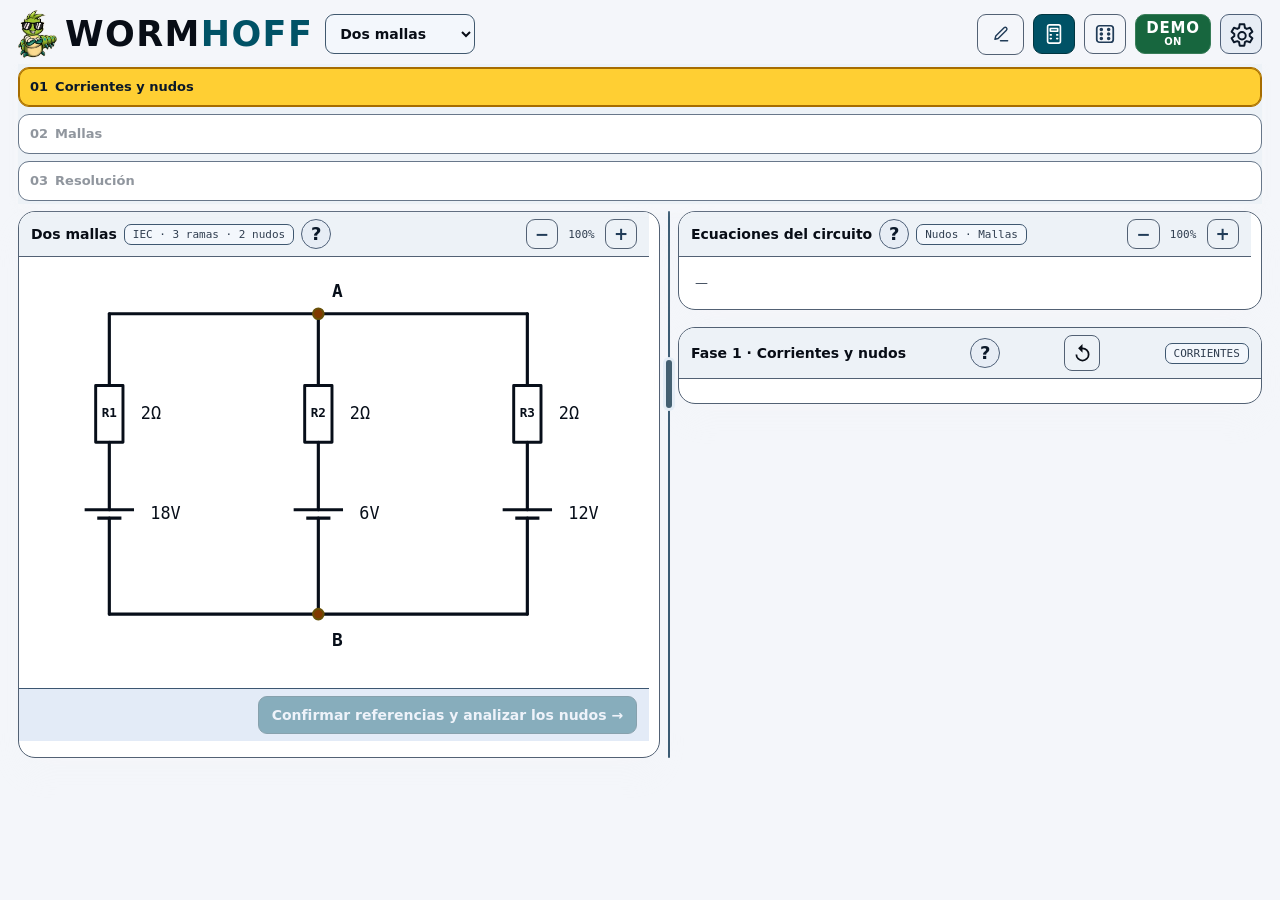
==== commit 24c468dd: "Wormhoff: compact wrapping phase tabs and high-contrast active yellow" ====
--- a/wormhoff/index.html
+++ b/wormhoff/index.html
@@ -907,7 +907,15 @@
 </style>
 <style>.algebra-working-line.alg-solution{background:rgba(255,211,64,.18);border-left:3px solid #ffd340;color:inherit;padding:6px 10px;font-weight:700}</style><style>
 .kcl-drag-bank{display:flex;justify-content:center;flex-wrap:wrap;gap:10px;padding:12px;border:1px solid var(--border);border-radius:10px;margin:10px 0}.kcl-drag-token{cursor:grab;touch-action:manipulation;font-weight:750}.kcl-drag-token.selected{outline:2px solid var(--cyan)}.kcl-drag-token.placed{opacity:.5}.kcl-live-expression{display:flex;align-items:stretch;justify-content:center;gap:10px;width:100%}.kcl-live-side.kcl-drop-side{min-width:110px;min-height:52px;display:flex;align-items:center;justify-content:center;gap:5px;border:1px dashed var(--border);border-radius:9px;padding:8px;flex-wrap:wrap;cursor:pointer}.kcl-live-equals{align-self:center;font-weight:800}.grid-setting{display:flex!important;align-items:center;gap:9px}.grid-setting input{width:18px;height:18px}
-[hidden]{display:none!important}</style></head>
+[hidden]{display:none!important}
+#stagebar{display:flex;flex-wrap:wrap;justify-content:flex-start;align-items:center;gap:7px}
+#stagebar .stage{flex:0 1 auto;width:auto;max-width:100%;min-width:0}
+#stagebar .phase-link{flex:0 1 auto;width:auto;white-space:normal}
+#stagebar .phase-link>span{white-space:normal;overflow-wrap:normal}
+#stagebar .phase-complete{margin-right:5px}
+#stagebar .stage.active,#stagebar .stage.active.done{background:#ffcf33;color:#211900;border-color:#a66c00;box-shadow:inset 0 0 0 1px #a66c00}
+#stagebar .stage.active .phase-complete{color:#175500}
+</style></head>
 <body>
 <div class="shell">
   <header class="top">
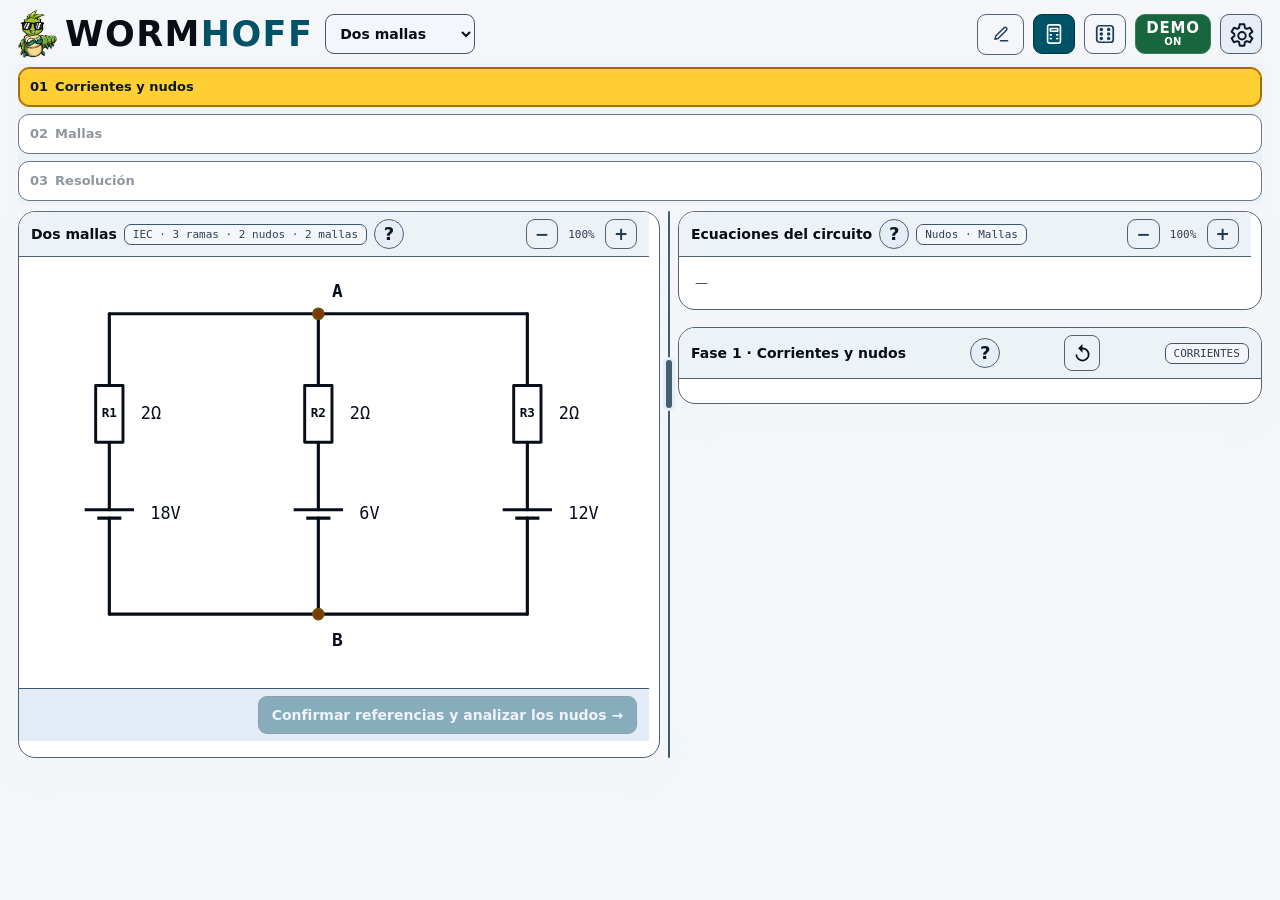
==== commit 4c93950e: "Wormhoff: include mesh count in two-mesh circuit badge" ====
--- a/wormhoff/index.html
+++ b/wormhoff/index.html
@@ -861,6 +861,7 @@
   .hero-moving .hero-face{animation:heroTravelFace .9s ease-in-out infinite}
   @keyframes heroTravelFace{0%,100%{transform:translateY(0)}50%{transform:translateY(-.4px)}}
   .hero-victory-pose{display:none;pointer-events:none}
+  :root[data-hide-victory-hero="true"] #hero.hero-victory{visibility:hidden;pointer-events:none}
   #hero.hero-victory #heroShape{transform:none}
   .hero-victory .hero-victory-pose{display:block}
   .hero-victory .hero-eyes,.hero-victory .hero-hand,.hero-victory .hero-open-smile,.hero-victory .hero-pain,.hero-victory .hero-eyebrow{opacity:0}
@@ -1210,7 +1211,7 @@
   <div class="settings-fields">
     <label for="symbolStandard">Simbología<select id="symbolStandard"><option value="iec">IEC · rectangular</option><option value="ansi">ANSI · zigzag</option></select></label>
     <label for="languageSetting">Idioma<select id="languageSetting"><option value="es">Español</option><option value="en">English</option></select></label>
-    <label for="themeSetting">Apariencia<select id="themeSetting"><option value="system">El del sistema</option><option value="dark">Modo oscuro</option><option value="light">Modo claro</option></select></label><label class="grid-setting"><input id="gridSetting" type="checkbox"> Mostrar rejilla de fondo del circuito</label>
+    <label for="themeSetting">Apariencia<select id="themeSetting"><option value="system">El del sistema</option><option value="dark">Modo oscuro</option><option value="light">Modo claro</option></select></label><label class="grid-setting"><input id="gridSetting" type="checkbox"> Mostrar rejilla de fondo del circuito</label><label class="grid-setting"><input id="victoryHeroSetting" type="checkbox" checked> Mostrar gusano al finalizar</label>
     <label for="speedSetting"><span>Velocidad de Wormhoff</span><div class="speed-row"><input type="range" id="speedSetting" min="25" max="200" step="5" value="100"><output id="speedValue" for="speedSetting">100%</output></div></label>
   </div>
 </dialog>
@@ -1260,7 +1261,7 @@
   document.addEventListener('pointercancel',endHeroPress);
   window.addEventListener('blur',()=>endHeroPress());
   $('hero').addEventListener('contextmenu',e=>e.preventDefault());
-  const wormhoffSettings={theme:'system',language:'es',speed:100,grid:false};
+  const wormhoffSettings={theme:'system',language:'es',speed:100,grid:false,showVictoryHero:true};
   const S={phase:0,simplifying:false,simplified:false,currentNumbers:[null,null,null],currentPositions:[null,null,null],meshDirections:[true,true],meshDirectionsConfirmed:false,signs:[1,-1,-1],score:0,nodeDone:false,nodeSelected:null,nodeIds:[],nodeChoices:[],nodeSelectionConfirmed:false,loops:[null,null],scoredLoops:[false,false],loopBonusAwarded:false,loop:0,cw:true,pass:"resistors",route:null,waypoint:-1,legIndex:0,flowBranch:null,flowReq:null,es:[],rs:[],animating:false,motionActive:false,manualPaused:false,finished:false,step:0};
   const X=[146,345,544],TOP=74,BOT=360,SY=136,RY=235;
   const names=['I₁','I₂','I₃'];
@@ -1997,7 +1998,7 @@
       parts.push('<circle class="nod" cx="345" cy="74" r="5"/><circle class="nod" cx="345" cy="360" r="5"/><text class="txt" x="358" y="58">A</text><text class="txt" x="358" y="390">B</text>');
       $('staticCircuit').innerHTML=parts.join('');decorateComponentValues();bindSourcePolarityControls();
       $('boardTitle').textContent=topologyLabel(active);
-      $('boardBadge').textContent=symbolStandardLabel()+' · 3 ramas · 2 nudos';
+      $('boardBadge').textContent=symbolStandardLabel()+' · 3 ramas · 2 nudos · 2 mallas';
       $('boardSummary').textContent='R1 '+formatComponentValue(f[0])+' Ω · R2 '+formatComponentValue(f[1])+' Ω · R3 '+formatComponentValue(f[2])+' Ω · R4 '+formatComponentValue(f[3])+' Ω · E1 '+formatComponentValue(E[0])+' V · E2 '+formatComponentValue(E[1])+' V · E3 '+formatComponentValue(E[2])+' V';
       $('circuit').setAttribute('aria-label','Figura 4.51: dos mallas, tres fuentes y cuatro resistencias independientes');
       return;
@@ -2006,7 +2007,7 @@
       drawSlottedThreeBranchCircuit(parts);
       parts.push('<circle class="nod" cx="345" cy="74" r="5"/><circle class="nod" cx="345" cy="360" r="5"/><text class="txt" x="358" y="58">A</text><text class="txt" x="358" y="390">B</text>');
       $('staticCircuit').innerHTML=parts.join('');decorateComponentValues();bindSourcePolarityControls();
-      $('boardTitle').textContent=topologyLabel(active);$('boardBadge').textContent=symbolStandardLabel()+' · 3 ramas · 2 nudos';
+      $('boardTitle').textContent=topologyLabel(active);$('boardBadge').textContent=symbolStandardLabel()+' · 3 ramas · 2 nudos · 2 mallas';
       $('boardSummary').textContent='R: '+R.map(v=>formatNumber(v)+' Ω').join(' / ')+' · E: '+E.map(formatNumber).join(' / ')+' V';
       return;
     }
@@ -2032,7 +2033,7 @@
     parts.push('<circle class="nod" cx="345" cy="74" r="5"/><circle class="nod" cx="345" cy="360" r="5"/><text class="txt" x="358" y="58">A</text><text class="txt" x="358" y="390">B</text>');
     $('staticCircuit').innerHTML=parts.join('');decorateComponentValues();bindSourcePolarityControls();
     $('boardTitle').textContent=topologyLabel(active);
-    $('boardBadge').textContent=symbolStandardLabel()+' · 3 ramas · 2 nudos';
+    $('boardBadge').textContent=symbolStandardLabel()+' · 3 ramas · 2 nudos · 2 mallas';
     $('boardSummary').textContent='R: '+(active.id==='f451'?active.components:R).map(r=>r===0?'fuente ideal':formatNumber(r)+' Ω').join(' / ')+' · E: '+E.map(formatNumber).join(' / ')+' V';
     $('circuit').setAttribute('aria-label',active.label+'; tres ramas con resistencias '+R.join(', ')+' ohmios y fuentes '+E.join(', ')+' voltios');
   }
@@ -4179,7 +4180,7 @@
   $('confirmMeshDirections').onclick=()=>{S.meshDirectionsConfirmed=true;syncMeshDirectionSetup();updateLoopSelect();updateLoopsArrows();};
   $('advConfirmMeshDirections').onclick=()=>{A6.meshDirectionsConfirmed=true;syncMeshDirectionSetup();sixSelectLoop(A6.loop);};
   $('editCurrentReferences').onclick=()=>visitPhase(0);$('advEditCurrentReferences').onclick=()=>visitPhase(0);
-  const englishText={"Resolver":"Solve","Resolver directamente":"Solve directly","Modificar valor":"Edit value","Guardar":"Save","RESULTADOS":"RESULTS","Introduce una resistencia mayor que cero.":"Enter a resistance greater than zero.","Introduce una tensión válida, con su signo.":"Enter a valid signed voltage.","Forma para la matriz:":"Matrix form:","Simplificación de ecuaciones":"Equation simplification","Ayuda · Simplificación de ecuaciones":"Help · Equation simplification","Suma los coeficientes de cada intensidad y escribe un solo término para cada una. Suma las tensiones con su signo y deja un único número a la derecha del igual. No cambies las referencias elegidas.":"Add the coefficients of each current into one term. Add signed source voltages into one number on the right. Keep the selected references.","Por ejemplo: 2·I₁ + 3·I₁ − I₂ = 18 − 6 se simplifica a 5·I₁ − I₂ = 12. También se acepta dividir toda la igualdad por un mismo número distinto de cero.":"For example, 2·I₁ + 3·I₁ − I₂ = 18 − 6 simplifies to 5·I₁ − I₂ = 12. You may also divide the whole equation by the same nonzero number.","Wormhoff ha completado el ejercicio: gafas de sol y brazos cruzados":"Wormhoff has completed the exercise: sunglasses and crossed arms","Simplificar ecuaciones →":"Simplify equations →","Fase 2 · Simplificar ecuaciones":"Stage 2 · Simplify equations","SIMPLIFICA":"SIMPLIFY","Agrupa los términos de la misma intensidad y suma las tensiones con su signo.":"Collect terms in the same current and add signed source voltages.","Comprobar simplificación":"Check simplification","Confirmar simplificación":"Confirm simplification","Volver a las mallas":"Return to meshes","Construir matriz →":"Build matrix →","Ecuación simplificada":"Simplified equation","Ecuación original":"Original equation","Simplificación correcta. Ya puedes construir la matriz.":"Simplification correct. You can now build the matrix.","Revisa los signos, los coeficientes y la suma de tensiones. Cada intensidad debe aparecer una sola vez.":"Check signs, coefficients and the voltage sum. Each current must appear only once.","Ayuda de simplificación":"Simplification help","Configuración": "Settings", "Cerrar configuración": "Close settings", "Simbología": "Circuit symbols", "IEC · rectangular": "IEC · rectangular", "ANSI · zigzag": "ANSI · zigzag", "Idioma": "Language", "Apariencia": "Appearance", "Modo oscuro": "Dark mode", "Modo claro": "Light mode", "El del sistema": "System default", "Velocidad de Wormhoff": "Wormhoff speed", "Puntos": "Score", "Progreso": "Progress", "Fases": "Stages", "Corrientes y nudos": "Currents and nodes", "Mallas": "Meshes", "Matriz": "Matrix", "Resolución": "Solution", "Ejercicio del tema 7": "Chapter 7 exercise", "Estado": "Status", "Observaciones": "Notes", "Adaptado al MVP": "Adapted to the MVP", "Ecuaciones del circuito": "Circuit equations", "Nudos · Mallas": "Nodes · Meshes", "Ley de los nudos": "Kirchhoff’s current law", "Ley de nudos · n − 1 = 1": "Current law · n − 1 = 1", "Ley de las mallas": "Kirchhoff’s voltage law", "Σ I que entran − Σ I que salen = 0": "Σ incoming I − Σ outgoing I = 0", "Σ I que entran = Σ I que salen": "Σ incoming I = Σ outgoing I", "Nº de ecuaciones independientes = n − 1 (n: número de nudos)": "Independent equations = n − 1 (n: number of nodes)", "Ley de Ohm: U = I · R. Las tensiones de las fuentes se suman con su signo.": "Ohm’s law: U = I · R. Add source voltages with their signs.", "Las ecuaciones aparecerán al analizar los nudos y recorrer las mallas.": "Equations appear as you analyse nodes and traverse meshes.", "Primera ley · 3 ecuaciones independientes": "Current law · 3 independent equations", "Confirmar referencias": "Confirm references", "Confirmar corrientes": "Confirm currents", "Cambiar referencias": "Change references", "Confirmar sentidos de las mallas": "Confirm mesh directions", "Primero, confirma los sentidos de las mallas.": "First, confirm the mesh directions.", "Puedes invertir cada sentido pulsando su icono ↻/↺ dentro del circuito. Confirma las referencias antes de iniciar el recorrido.": "Tap the ↻/↺ icon inside each mesh to reverse its direction. Confirm directions before starting.", "Continuar con las mallas →": "Continue to meshes →", "Continuar con las mallas": "Continue to meshes", "Construir matriz →": "Build matrix →", "Construir matriz 6 × 6 →": "Build 6 × 6 matrix →", "Comprobar matriz": "Check matrix", "Rellenar para probar": "Fill to try", "Rellenar la matriz": "Fill matrix", "Resolver sistema →": "Solve system →", "Siguiente paso →": "Next step →", "Repetir resolución": "Restart solution", "Volver a empezar ↻": "Play again ↻", "Resolución completa ✓": "Solution complete ✓", "Ejercicio completado ✓": "Exercise complete ✓", "Recorrido detenido: completa el término para continuar": "Traversal stopped: complete the term to continue", "Iniciar recorrido": "Start traversal", "Detener recorrido": "Stop traversal", "Reanudar recorrido": "Resume traversal", "Continuar recorrido": "Continue traversal", "Malla completada": "Mesh complete", "PENDIENTE": "PENDING", "Operación": "Operation", "Resultado": "Result", "Despeje": "Isolate variable", "Ecuaciones obtenidas": "Equations obtained", "Sustitución y reducción": "Substitution and elimination", "Sustitución en las dos mallas": "Substitution into both meshes", "Sustitución en las tres mallas": "Substitution into all three meshes", "Reducción: preparación de los coeficientes": "Elimination: preparing coefficients", "Sustitución regresiva": "Back substitution", "Reducción directa": "Direct elimination", "Cálculo de la intensidad restante": "Calculating the remaining current", "Cálculo de las intensidades restantes": "Calculating the remaining currents", "Comprobación del circuito": "Circuit verification", "Pulsa una flecha de corriente para invertir su referencia y recalcular todo el desarrollo.": "Tap a current arrow to reverse its reference and recalculate the full solution.", "Simbología seleccionable IEC o ANSI. Los sentidos de las corrientes son referencias algebraicas, no predicciones.": "Choose IEC or ANSI symbols. Current directions are algebraic references, not predictions.", "Pulsa las ramas para numerar y las flechas para invertir.": "Tap branches to number currents and arrows to reverse them.", "Espacio": "Space", "Aceptar": "Accept", "Cancelar": "Cancel", "Comprobar": "Check", "Continuar": "Continue", "Correcto": "Correct", "Incorrecto": "Incorrect", "Ninguna todavía.": "None yet.", "Ninguna": "None", "Entrante": "Incoming", "Saliente": "Outgoing", "Entra": "Incoming", "Sale": "Outgoing", "Entran": "Incoming", "Salen": "Outgoing", "Nivel superado.": "Level complete.", "Referencias fijadas. Selecciona primero n − 1 nudos del circuito.": "References confirmed. First select n − 1 circuit nodes.", "Dos vueltas completadas": "Both laps complete", "Demostración": "Demonstration", "Demostración: observa el procedimiento completo; el programa construye las ecuaciones.": "Demonstration: watch the full procedure; the program builds the equations.", "Ver esquema original en Circuit JGR": "View original circuit in Circuit JGR", "Circuito de tres ramas · 2 nudos": "Three-branch circuit · 2 nodes", "Selecciona las flechas: cualquier referencia es válida.": "Select the arrows: any reference direction is valid.", "Selecciona un ejercicio: reinicia la partida con sus resistencias y fuentes.": "Select an exercise to restart with its resistances and sources.", "Pulsa las ramas para numerar las corrientes y elige sus sentidos.": "Tap branches to number currents and choose their directions.", "Primero confirma los sentidos de las mallas. Pulsa sus iconos para cambiarlos.": "First confirm mesh directions. Tap their icons to change them.", "Las seis intensidades satisfacen las tres ecuaciones de nudo y las tres de malla. Nivel superado.": "All six currents satisfy the three node equations and the three mesh equations. Level complete.", "Los resultados no satisfacen todas las ecuaciones.": "The results do not satisfy all equations.", "Verificación: A · I = b en las seis ecuaciones. Nivel superado.": "Verification: A · I = b in all six equations. Level complete.", "3 ecuaciones y 3 incógnitas. La matriz debe recoger los signos de las flechas y de cada recorrido.": "3 equations and 3 unknowns. The matrix includes the signs of the current arrows and traversal directions.", "6 ecuaciones independientes para 6 incógnitas: 3 de nudos y 3 de mallas.": "6 independent equations for 6 unknowns: 3 node equations and 3 mesh equations.", "Matriz correcta.": "Correct matrix. Substitute node equations and solve by elimination.", "Revisa los coeficientes señalados.": "Check the highlighted coefficients.", "Pulsa «Siguiente paso» para sustituir directamente la ecuación del nudo en las dos mallas.": "Press “Next step” to substitute the node equation into both meshes.", "Corrientes numeradas. Pulsa las flechas para invertir sus sentidos; arrástralas con su texto para moverlas por su rama. Después confirma las referencias.": "Currents numbered. Tap arrows to reverse them; drag arrows or labels along their branch. Then confirm references.", "Selecciona una sola ecuación independiente.": "Select a single independent equation.", "No hay resistencias compuestas que deshacer; las intensidades calculadas son las de las ramas originales.": "There are no compound resistances to expand; the calculated currents belong to the original branches.", "Las dos mallas comienzan en B. Las ecuaciones se construyen en su panel. En la vuelta Σ R·I se iluminan las resistencias y circulan las bolitas amarillas; en Σ U se iluminan las fuentes. El término nuevo parpadea hasta continuar. Los controles de reproducción están encima del circuito y las ecuaciones debajo en móvil.": "Both meshes start at B. Equations appear in their panel. Resistors light up and yellow dots flow during Σ R·I; sources light up during Σ U. Each new term blinks until you continue. Playback controls are above the circuit; equations are below it on mobile.", "Nivel 1: construye la ley de nudos clasificando corrientes y elige el signo de cada término de malla.": "Level 1: classify currents to build the node equation and choose the sign of each mesh term.", "Nivel 2: escribe las ecuaciones de nudo y cada término de las mallas antes de continuar.": "Level 2: enter node equations and each mesh term before continuing.", "Demo: observación guiada. Primer ejercicio: nivel 1. Resto: nivel 2.": "Demo: guided observation. First exercise: level 1. Other exercises: level 2.", "Repetir recorrido": "Restart traversal", "Comienza el recorrido de la malla 1.": "Start traversing mesh 1.", "Avanzar al siguiente elemento →": "Advance to next component →", "Organizar el sistema →": "Organise the system →", "Cada malla parte de su nudo indicado: C, C o D.": "Each mesh starts at its indicated node: C, C or D.", "Iniciar recorrido desde C →": "Start traversal from C →", "Ecuaciones de malla": "Mesh equations", "Fase 1 · Numeración y sentidos": "Stage 1 · Numbering and directions", "Actividad resuelta 7.6 · Kirchhoff completo": "Worked example 7.6 · Complete Kirchhoff solution", "Circuito original organizado en": "Original circuit organised into", "4 nudos (n−1 = 3)": "4 nodes (n−1 = 3)", "6 ramas": "6 branches", "3 mallas": "3 meshes", ". Los elementos en serie de cada rama conservan sus valores y polaridades. Las referencias de corriente son elecciones algebraicas.": ". Series components in each branch retain their values and polarities. Current references are algebraic choices.", "Numeración y sentido de las corrientes": "Current numbering and directions", "Confirmar referencias y analizar los nudos →": "Confirm references and analyse nodes →", "Modificar referencias": "Edit references", "Mallas · dos vueltas por malla": "Meshes · two laps per mesh", "Confirma o modifica primero los sentidos de las mallas. Después selecciona la malla y usa los controles situados encima del circuito. Las ecuaciones se construyen en el panel de ecuaciones, a la derecha en ordenador.": "First confirm or change mesh directions. Then select a mesh and use the controls above the circuit. Equations appear in the equation panel, on the right on desktop.", "Sistema matricial 6 × 6": "6 × 6 matrix system", "Las ecuaciones de nudo se normalizan con todas las incógnitas a la izquierda y cero a la derecha. Escribe los coeficientes de cada ecuación.": "Node equations place all unknowns on the left and zero on the right. Enter the coefficients of each equation.", "Tres nudos + tres mallas": "Three nodes + three meshes", "Resolver mediante sustitución y reducción →": "Solve by substitution and elimination →", "Resolución algebraica": "Algebraic solution", "Como en la demostración: sustituimos los nudos en las mallas, aplicamos reducción con los coeficientes alineados, hacemos sustitución regresiva y comprobamos el circuito.": "As in the demonstration: substitute node equations into meshes, eliminate variables with aligned coefficients, back-substitute and verify the circuit.", "Intensidades calculadas": "Calculated currents", "Comprobación de las ecuaciones originales.": "Verification of the original equations.", "Primero pulsa cada rama y asigna el número de su corriente, sin repetirlo. Después pulsa las flechas para elegir sus sentidos. Arrastra una flecha o su texto para desplazarlos por su rama.": "First tap each branch and assign a unique current number. Then tap arrows to choose directions. Drag an arrow or its label along its branch.", "Paso inicial · simplificación de resistencias": "Initial step · simplifying resistances", "Comprobar equivalencias": "Check equivalent resistances", "Los nudos son A y B. Trabajaremos con las tres intensidades de rama como incógnitas.": "The nodes are A and B. The three branch currents are the unknowns.", "Resistencia equivalente entre A y B": "Equivalent resistance between A and B", "Observa la red original del ejercicio y calcula la resistencia equivalente vista desde los terminales A y B.": "Examine the original network and calculate its equivalent resistance between terminals A and B.", "Desafío de equivalencias": "Equivalent resistance challenge", "Utiliza los símbolos IEC y las asociaciones eléctricas que correspondan.": "Use IEC symbols and the appropriate electrical connections.", "Mostrar una pista": "Show hint", "Ver procedimiento": "Show procedure", "Ejercicio resuelto y verificado.": "Exercise solved and verified.", "Volver a empezar": "Play again", "Construye la igualdad:": "Build the equality:", "corrientes que entran = corrientes que salen": "incoming currents = outgoing currents", ". Hay 2 nudos, por tanto": ". There are 2 nodes, so", "n − 1 = 1 ecuación independiente": "n − 1 = 1 independent equation", "Analizar nudo A": "Analyse node A", "Analizar nudo B": "Analyse node B", "Los dos nudos proporcionan ecuaciones equivalentes; basta una independiente.": "Both nodes give equivalent equations; one independent equation is enough.", "Continuar a las mallas →": "Continue to meshes →", "Recorre las mallas": "Traverse the meshes", "Cada malla requiere": "Each mesh requires", "dos vueltas completas": "two complete laps", ": primero construye los términos": ": first build the terms", "y después recoge las tensiones de las fuentes.": "and then collect the source voltages.", "Ambas mallas comienzan siempre en el nudo B": "Both meshes always start at node B", ". Pulsa dentro de una malla para seleccionarla y sobre su icono ↻/↺ para invertir el giro. Las caídas de tensión quedan a la izquierda del signo igual y las fuentes a la derecha.": ". Tap inside a mesh to select it and its ↻/↺ icon to reverse direction. Voltage drops go on the left of the equals sign and sources on the right.", "Construye la matriz": "Build the matrix", "Ya tienes": "You now have", "3 ecuaciones independientes para 3 incógnitas": "3 independent equations for 3 unknowns", ". Escribe los coeficientes de": ". Enter the coefficients of", "las corrientes": "the currents", "y el término independiente de cada ecuación, en el orden mostrado.": "and the constant term of each equation, in the order shown.", "Sistema obtenido": "Resulting system", "Utiliza números con signo. Los huecos de coeficientes nulos son 0.": "Use signed numbers. Enter 0 for zero coefficients.", "Resolver algebraicamente →": "Solve algebraically →", "Orden de resolución:": "Solution order:", "1. Sustitución de la ecuación del nudo en las mallas; 2. Reducción de las dos ecuaciones resultantes; 3. Sustitución regresiva": "1. Substitute the node equation into the meshes; 2. Eliminate variables from the resulting equations; 3. Back substitution", ". La igualación solo se usaría cuando resultase estrictamente necesaria. Se respetan los sentidos de referencia elegidos.": ". Equating expressions is used only when necessary. Selected reference directions are preserved.", "Verificación: al sustituir las intensidades,": "Verification: substituting the currents gives", "en las tres ecuaciones. Nivel superado.": "in all three equations. Level complete.", "Fase 1 · Corrientes y nudos": "Stage 1 · Currents and nodes", "Fase 2 · Ley de las mallas": "Stage 2 · Mesh law", "Fase 3 · Sistema matricial": "Stage 3 · Matrix system", "Fase 4 · Sustitución y reducción": "Stage 4 · Substitution and elimination", "No se pueden repetir los números de corriente.": "Current numbers must be unique.", "Ejercicio": "Exercise", "Ayuda": "Help", "Ayuda · Matriz": "Help · Matrix", "Ayuda · Resolución": "Help · Solution", "Ayuda de matriz": "Matrix help", "Ayuda de resolución": "Solution help", "Ayuda de este paso": "Help for this step", "Cerrar ayuda": "Close help", "Tamaño del circuito": "Circuit size", "Reducir circuito": "Zoom out circuit", "Ampliar circuito": "Zoom in circuit", "Ordena las incógnitas:": "Order the unknowns:", ". Cada columna conserva siempre la misma corriente.": ". Each column always represents the same current.", "Escribe cada ecuación con todos los términos de corriente a la izquierda y las tensiones a la derecha.": "Write every equation with all current terms on the left and voltages on the right.", "Introduce los coeficientes con su signo. Si una corriente no aparece, su coeficiente es 0.": "Enter signed coefficients. If a current does not appear, its coefficient is 0.", "En la última columna escribe el término independiente: 0 para los nudos y la suma de tensiones para las mallas.": "Enter the constant term in the last column: 0 for nodes and the sum of voltages for meshes.", "Pulsa «Comprobar matriz». Corrige las casillas señaladas y continúa cuando la matriz sea correcta.": "Press “Check matrix”. Correct the highlighted cells and continue when the matrix is correct.", "Sustituye las igualdades de los nudos en las ecuaciones de malla para reducir el número de incógnitas.": "Substitute the node equalities into the mesh equations to reduce the number of unknowns.", "Multiplica y suma o resta ecuaciones para eliminar una incógnita cada vez.": "Multiply and add or subtract equations to eliminate one unknown at a time.", "Cuando quede una sola incógnita, divide el término independiente entre su coeficiente.": "When one unknown remains, divide the constant term by its coefficient.", "Sustituye el valor obtenido en las ecuaciones anteriores para calcular las corrientes restantes.": "Substitute the calculated value into earlier equations to find the remaining currents.", "Comprueba las soluciones en todas las ecuaciones originales: A · I = b.": "Verify the solutions in every original equation: A · I = b.", "Ecuación del nudo": "Node equation", "Cerrar ecuación del nudo": "Close node equation", "Escribe la igualdad de corrientes que entran y salen": "Enter the equality of incoming and outgoing currents", "Selecciona primero n − 1 nudos. Después se pedirán sus ecuaciones de intensidades.": "First select n − 1 nodes. Their current equations will be requested afterwards.", "Selecciona primero n − 1 nudos del circuito; deja uno sin considerar.": "First select n − 1 circuit nodes, leaving one out.", "Introducir ecuaciones de los nudos": "Enter node equations", "Continuar ecuaciones de los nudos": "Continue node equations", "Ayuda del circuito": "Circuit help", "Ayuda de las leyes": "Law help", "Ayuda de esta sección": "Help for this section", "Ayuda de la ecuación del nudo": "Node equation help", "Ayuda de la intensidad": "Current help", "Ayuda de configuración": "Settings help", "Ayuda de la comprobación": "Verification help", "Ayuda del término": "Term help", "Ayuda de equivalencias": "Equivalent resistance help", "Nudos seleccionados": "Selected nodes", "Ecuación incorrecta.": "Incorrect equation.", "Término incorrecto.": "Incorrect term.", "Revisa los valores señalados.": "Check the highlighted values.", "Revisa las equivalencias.": "Check the equivalent resistances.", "Coeficientes cargados.": "Coefficients loaded.", "Verificado: A · I = b.": "Verified: A · I = b.", "Verificado:": "Verified:", "Verificado.": "Verified.", "Revisa R_eq.": "Check R_eq.", "Ayuda · Circuito": "Help · Circuit", "Ayuda · Leyes de Kirchhoff": "Help · Kirchhoff’s laws", "Ayuda · Corrientes": "Help · Currents", "Ayuda · Nudos": "Help · Nodes", "Ayuda · Mallas": "Help · Meshes", "Ayuda · Intensidad": "Help · Current", "Ayuda · Ecuación del nudo": "Help · Node equation", "Ayuda · Término resistivo": "Help · Resistive term", "Ayuda · Tensión": "Help · Voltage", "Ayuda · Comprobación": "Help · Verification", "Ayuda · Configuración": "Help · Settings", "Ayuda · Resistencia equivalente": "Help · Equivalent resistance", "Ayuda · Equivalencias": "Help · Equivalent resistances", "Comprobar intensidades (A)": "Check currents (A)", "Pista": "Hint", "Procedimiento": "Procedure", "Pulsa cada rama para numerar su intensidad, sin repetir números. Pulsa la flecha para invertir el sentido y arrastra la flecha o su texto por la zona libre de su rama.": "Tap each branch to assign a unique current number. Tap an arrow to reverse it and drag the arrow or its label along a free part of its branch.", "Selecciona primero n − 1 nudos, dejando uno sin considerar. El contador indica los nudos elegidos. Después pulsa «Introducir ecuaciones» para escribirlas en ese orden.": "First select n − 1 nodes, leaving one out. The counter shows the selected nodes. Then press “Enter node equations” to enter them in that order.", "Introduce un número de 1 a 99, sin repetirlo en otra rama. Confirma con el check o cancela con la cruz.": "Enter a number from 1 to 99, unique to that branch. Confirm with the check or cancel with the cross.", "Una pulsación larga, un doble clic sobre la I o F2 permiten cambiar el número. La flecha y el texto se desplazan juntos por su rama.": "Long-press or double-click I, or press F2, to edit its number. The arrow and label move together along their branch.", "Escribe una igualdad con las intensidades que entran y salen del nudo elegido. También puedes llevar todos los términos a un lado e igualarlos a 0. Puedes escribir los números de las intensidades sin subíndices.": "Enter an equality using the currents entering and leaving the selected node. You can also move every term to one side and set the sum to 0. Current numbers can be entered without subscripts.", "El signo de I·R depende de si el recorrido coincide con la referencia de corriente o se opone a ella. Introduce el coeficiente y la intensidad, conservando el signo.": "The sign of I·R depends on whether traversal follows or opposes the current reference. Enter the coefficient and current, keeping the sign.", "Al atravesar una fuente de − a + se suma su tensión; de + a −, se resta. Introduce el valor con su signo. La unidad V es opcional.": "Traversing a source from − to + adds its voltage; from + to − subtracts it. Enter the signed value. The V unit is optional.", "Introduce las intensidades con su signo y según las referencias elegidas. Se acepta coma decimal. Los campos señalados deben corregirse antes de continuar.": "Enter signed currents according to the chosen references. Decimal commas are accepted. Correct highlighted fields before continuing.", "Simbología: IEC representa las resistencias con un rectángulo; ANSI, con un zigzag.": "Symbols: IEC uses a rectangle for resistors; ANSI uses a zigzag.", "Idioma: cambia los textos de la aplicación.": "Language: changes the application text.", "Velocidad: regula el movimiento de Wormhoff. El 100% corresponde a la velocidad predeterminada.": "Speed: controls Wormhoff’s movement. 100% is the default speed.", "Apariencia: oscuro, claro con alto contraste o el modo del sistema.": "Appearance: dark, high-contrast light or system default.", "Los botones −/+ amplían o reducen el circuito completo. Puedes desplazar el circuito ampliado dentro de su panel.": "The −/+ buttons zoom the whole circuit. You can pan the enlarged circuit within its panel.", "En escritorio, arrastra la línea central para repartir el ancho entre circuito y ecuaciones. En móvil, las ecuaciones aparecen bajo el circuito.": "On desktop, drag the centre divider to resize circuit and equation columns. On mobile, equations appear below the circuit.", "En serie se suman las resistencias. En paralelo se suman sus inversas. Conserva los valores y polaridades de las ramas originales al deshacer las equivalencias.": "Add resistances in series. Add their reciprocals in parallel. Preserve original branch values and polarities when expanding equivalents.", "Calcula la resistencia equivalente entre A y B utilizando las conexiones reales del circuito. Las resistencias en serie se suman; en paralelo se suman sus inversas.": "Calculate equivalent resistance between A and B using the circuit’s actual connections. Add resistances in series and their reciprocals in parallel.", "Fase superada": "Stage complete", "Reiniciar fase": "Restart stage", "Reiniciar Reducción": "Restart reduction", "Reiniciar Corrientes y nudos": "Restart currents and nodes", "Reiniciar Mallas": "Restart meshes", "Reiniciar Matriz": "Restart matrix", "Reiniciar Resolución": "Restart solution"};
+  const englishText={"Mostrar gusano al finalizar":"Show the worm after solving","Resolver":"Solve","Resolver directamente":"Solve directly","Modificar valor":"Edit value","Guardar":"Save","RESULTADOS":"RESULTS","Introduce una resistencia mayor que cero.":"Enter a resistance greater than zero.","Introduce una tensión válida, con su signo.":"Enter a valid signed voltage.","Forma para la matriz:":"Matrix form:","Simplificación de ecuaciones":"Equation simplification","Ayuda · Simplificación de ecuaciones":"Help · Equation simplification","Suma los coeficientes de cada intensidad y escribe un solo término para cada una. Suma las tensiones con su signo y deja un único número a la derecha del igual. No cambies las referencias elegidas.":"Add the coefficients of each current into one term. Add signed source voltages into one number on the right. Keep the selected references.","Por ejemplo: 2·I₁ + 3·I₁ − I₂ = 18 − 6 se simplifica a 5·I₁ − I₂ = 12. También se acepta dividir toda la igualdad por un mismo número distinto de cero.":"For example, 2·I₁ + 3·I₁ − I₂ = 18 − 6 simplifies to 5·I₁ − I₂ = 12. You may also divide the whole equation by the same nonzero number.","Wormhoff ha completado el ejercicio: gafas de sol y brazos cruzados":"Wormhoff has completed the exercise: sunglasses and crossed arms","Simplificar ecuaciones →":"Simplify equations →","Fase 2 · Simplificar ecuaciones":"Stage 2 · Simplify equations","SIMPLIFICA":"SIMPLIFY","Agrupa los términos de la misma intensidad y suma las tensiones con su signo.":"Collect terms in the same current and add signed source voltages.","Comprobar simplificación":"Check simplification","Confirmar simplificación":"Confirm simplification","Volver a las mallas":"Return to meshes","Construir matriz →":"Build matrix →","Ecuación simplificada":"Simplified equation","Ecuación original":"Original equation","Simplificación correcta. Ya puedes construir la matriz.":"Simplification correct. You can now build the matrix.","Revisa los signos, los coeficientes y la suma de tensiones. Cada intensidad debe aparecer una sola vez.":"Check signs, coefficients and the voltage sum. Each current must appear only once.","Ayuda de simplificación":"Simplification help","Configuración": "Settings", "Cerrar configuración": "Close settings", "Simbología": "Circuit symbols", "IEC · rectangular": "IEC · rectangular", "ANSI · zigzag": "ANSI · zigzag", "Idioma": "Language", "Apariencia": "Appearance", "Modo oscuro": "Dark mode", "Modo claro": "Light mode", "El del sistema": "System default", "Velocidad de Wormhoff": "Wormhoff speed", "Puntos": "Score", "Progreso": "Progress", "Fases": "Stages", "Corrientes y nudos": "Currents and nodes", "Mallas": "Meshes", "Matriz": "Matrix", "Resolución": "Solution", "Ejercicio del tema 7": "Chapter 7 exercise", "Estado": "Status", "Observaciones": "Notes", "Adaptado al MVP": "Adapted to the MVP", "Ecuaciones del circuito": "Circuit equations", "Nudos · Mallas": "Nodes · Meshes", "Ley de los nudos": "Kirchhoff’s current law", "Ley de nudos · n − 1 = 1": "Current law · n − 1 = 1", "Ley de las mallas": "Kirchhoff’s voltage law", "Σ I que entran − Σ I que salen = 0": "Σ incoming I − Σ outgoing I = 0", "Σ I que entran = Σ I que salen": "Σ incoming I = Σ outgoing I", "Nº de ecuaciones independientes = n − 1 (n: número de nudos)": "Independent equations = n − 1 (n: number of nodes)", "Ley de Ohm: U = I · R. Las tensiones de las fuentes se suman con su signo.": "Ohm’s law: U = I · R. Add source voltages with their signs.", "Las ecuaciones aparecerán al analizar los nudos y recorrer las mallas.": "Equations appear as you analyse nodes and traverse meshes.", "Primera ley · 3 ecuaciones independientes": "Current law · 3 independent equations", "Confirmar referencias": "Confirm references", "Confirmar corrientes": "Confirm currents", "Cambiar referencias": "Change references", "Confirmar sentidos de las mallas": "Confirm mesh directions", "Primero, confirma los sentidos de las mallas.": "First, confirm the mesh directions.", "Puedes invertir cada sentido pulsando su icono ↻/↺ dentro del circuito. Confirma las referencias antes de iniciar el recorrido.": "Tap the ↻/↺ icon inside each mesh to reverse its direction. Confirm directions before starting.", "Continuar con las mallas →": "Continue to meshes →", "Continuar con las mallas": "Continue to meshes", "Construir matriz →": "Build matrix →", "Construir matriz 6 × 6 →": "Build 6 × 6 matrix →", "Comprobar matriz": "Check matrix", "Rellenar para probar": "Fill to try", "Rellenar la matriz": "Fill matrix", "Resolver sistema →": "Solve system →", "Siguiente paso →": "Next step →", "Repetir resolución": "Restart solution", "Volver a empezar ↻": "Play again ↻", "Resolución completa ✓": "Solution complete ✓", "Ejercicio completado ✓": "Exercise complete ✓", "Recorrido detenido: completa el término para continuar": "Traversal stopped: complete the term to continue", "Iniciar recorrido": "Start traversal", "Detener recorrido": "Stop traversal", "Reanudar recorrido": "Resume traversal", "Continuar recorrido": "Continue traversal", "Malla completada": "Mesh complete", "PENDIENTE": "PENDING", "Operación": "Operation", "Resultado": "Result", "Despeje": "Isolate variable", "Ecuaciones obtenidas": "Equations obtained", "Sustitución y reducción": "Substitution and elimination", "Sustitución en las dos mallas": "Substitution into both meshes", "Sustitución en las tres mallas": "Substitution into all three meshes", "Reducción: preparación de los coeficientes": "Elimination: preparing coefficients", "Sustitución regresiva": "Back substitution", "Reducción directa": "Direct elimination", "Cálculo de la intensidad restante": "Calculating the remaining current", "Cálculo de las intensidades restantes": "Calculating the remaining currents", "Comprobación del circuito": "Circuit verification", "Pulsa una flecha de corriente para invertir su referencia y recalcular todo el desarrollo.": "Tap a current arrow to reverse its reference and recalculate the full solution.", "Simbología seleccionable IEC o ANSI. Los sentidos de las corrientes son referencias algebraicas, no predicciones.": "Choose IEC or ANSI symbols. Current directions are algebraic references, not predictions.", "Pulsa las ramas para numerar y las flechas para invertir.": "Tap branches to number currents and arrows to reverse them.", "Espacio": "Space", "Aceptar": "Accept", "Cancelar": "Cancel", "Comprobar": "Check", "Continuar": "Continue", "Correcto": "Correct", "Incorrecto": "Incorrect", "Ninguna todavía.": "None yet.", "Ninguna": "None", "Entrante": "Incoming", "Saliente": "Outgoing", "Entra": "Incoming", "Sale": "Outgoing", "Entran": "Incoming", "Salen": "Outgoing", "Nivel superado.": "Level complete.", "Referencias fijadas. Selecciona primero n − 1 nudos del circuito.": "References confirmed. First select n − 1 circuit nodes.", "Dos vueltas completadas": "Both laps complete", "Demostración": "Demonstration", "Demostración: observa el procedimiento completo; el programa construye las ecuaciones.": "Demonstration: watch the full procedure; the program builds the equations.", "Ver esquema original en Circuit JGR": "View original circuit in Circuit JGR", "Circuito de tres ramas · 2 nudos": "Three-branch circuit · 2 nodes", "Selecciona las flechas: cualquier referencia es válida.": "Select the arrows: any reference direction is valid.", "Selecciona un ejercicio: reinicia la partida con sus resistencias y fuentes.": "Select an exercise to restart with its resistances and sources.", "Pulsa las ramas para numerar las corrientes y elige sus sentidos.": "Tap branches to number currents and choose their directions.", "Primero confirma los sentidos de las mallas. Pulsa sus iconos para cambiarlos.": "First confirm mesh directions. Tap their icons to change them.", "Las seis intensidades satisfacen las tres ecuaciones de nudo y las tres de malla. Nivel superado.": "All six currents satisfy the three node equations and the three mesh equations. Level complete.", "Los resultados no satisfacen todas las ecuaciones.": "The results do not satisfy all equations.", "Verificación: A · I = b en las seis ecuaciones. Nivel superado.": "Verification: A · I = b in all six equations. Level complete.", "3 ecuaciones y 3 incógnitas. La matriz debe recoger los signos de las flechas y de cada recorrido.": "3 equations and 3 unknowns. The matrix includes the signs of the current arrows and traversal directions.", "6 ecuaciones independientes para 6 incógnitas: 3 de nudos y 3 de mallas.": "6 independent equations for 6 unknowns: 3 node equations and 3 mesh equations.", "Matriz correcta.": "Correct matrix. Substitute node equations and solve by elimination.", "Revisa los coeficientes señalados.": "Check the highlighted coefficients.", "Pulsa «Siguiente paso» para sustituir directamente la ecuación del nudo en las dos mallas.": "Press “Next step” to substitute the node equation into both meshes.", "Corrientes numeradas. Pulsa las flechas para invertir sus sentidos; arrástralas con su texto para moverlas por su rama. Después confirma las referencias.": "Currents numbered. Tap arrows to reverse them; drag arrows or labels along their branch. Then confirm references.", "Selecciona una sola ecuación independiente.": "Select a single independent equation.", "No hay resistencias compuestas que deshacer; las intensidades calculadas son las de las ramas originales.": "There are no compound resistances to expand; the calculated currents belong to the original branches.", "Las dos mallas comienzan en B. Las ecuaciones se construyen en su panel. En la vuelta Σ R·I se iluminan las resistencias y circulan las bolitas amarillas; en Σ U se iluminan las fuentes. El término nuevo parpadea hasta continuar. Los controles de reproducción están encima del circuito y las ecuaciones debajo en móvil.": "Both meshes start at B. Equations appear in their panel. Resistors light up and yellow dots flow during Σ R·I; sources light up during Σ U. Each new term blinks until you continue. Playback controls are above the circuit; equations are below it on mobile.", "Nivel 1: construye la ley de nudos clasificando corrientes y elige el signo de cada término de malla.": "Level 1: classify currents to build the node equation and choose the sign of each mesh term.", "Nivel 2: escribe las ecuaciones de nudo y cada término de las mallas antes de continuar.": "Level 2: enter node equations and each mesh term before continuing.", "Demo: observación guiada. Primer ejercicio: nivel 1. Resto: nivel 2.": "Demo: guided observation. First exercise: level 1. Other exercises: level 2.", "Repetir recorrido": "Restart traversal", "Comienza el recorrido de la malla 1.": "Start traversing mesh 1.", "Avanzar al siguiente elemento →": "Advance to next component →", "Organizar el sistema →": "Organise the system →", "Cada malla parte de su nudo indicado: C, C o D.": "Each mesh starts at its indicated node: C, C or D.", "Iniciar recorrido desde C →": "Start traversal from C →", "Ecuaciones de malla": "Mesh equations", "Fase 1 · Numeración y sentidos": "Stage 1 · Numbering and directions", "Actividad resuelta 7.6 · Kirchhoff completo": "Worked example 7.6 · Complete Kirchhoff solution", "Circuito original organizado en": "Original circuit organised into", "4 nudos (n−1 = 3)": "4 nodes (n−1 = 3)", "6 ramas": "6 branches", "3 mallas": "3 meshes", ". Los elementos en serie de cada rama conservan sus valores y polaridades. Las referencias de corriente son elecciones algebraicas.": ". Series components in each branch retain their values and polarities. Current references are algebraic choices.", "Numeración y sentido de las corrientes": "Current numbering and directions", "Confirmar referencias y analizar los nudos →": "Confirm references and analyse nodes →", "Modificar referencias": "Edit references", "Mallas · dos vueltas por malla": "Meshes · two laps per mesh", "Confirma o modifica primero los sentidos de las mallas. Después selecciona la malla y usa los controles situados encima del circuito. Las ecuaciones se construyen en el panel de ecuaciones, a la derecha en ordenador.": "First confirm or change mesh directions. Then select a mesh and use the controls above the circuit. Equations appear in the equation panel, on the right on desktop.", "Sistema matricial 6 × 6": "6 × 6 matrix system", "Las ecuaciones de nudo se normalizan con todas las incógnitas a la izquierda y cero a la derecha. Escribe los coeficientes de cada ecuación.": "Node equations place all unknowns on the left and zero on the right. Enter the coefficients of each equation.", "Tres nudos + tres mallas": "Three nodes + three meshes", "Resolver mediante sustitución y reducción →": "Solve by substitution and elimination →", "Resolución algebraica": "Algebraic solution", "Como en la demostración: sustituimos los nudos en las mallas, aplicamos reducción con los coeficientes alineados, hacemos sustitución regresiva y comprobamos el circuito.": "As in the demonstration: substitute node equations into meshes, eliminate variables with aligned coefficients, back-substitute and verify the circuit.", "Intensidades calculadas": "Calculated currents", "Comprobación de las ecuaciones originales.": "Verification of the original equations.", "Primero pulsa cada rama y asigna el número de su corriente, sin repetirlo. Después pulsa las flechas para elegir sus sentidos. Arrastra una flecha o su texto para desplazarlos por su rama.": "First tap each branch and assign a unique current number. Then tap arrows to choose directions. Drag an arrow or its label along its branch.", "Paso inicial · simplificación de resistencias": "Initial step · simplifying resistances", "Comprobar equivalencias": "Check equivalent resistances", "Los nudos son A y B. Trabajaremos con las tres intensidades de rama como incógnitas.": "The nodes are A and B. The three branch currents are the unknowns.", "Resistencia equivalente entre A y B": "Equivalent resistance between A and B", "Observa la red original del ejercicio y calcula la resistencia equivalente vista desde los terminales A y B.": "Examine the original network and calculate its equivalent resistance between terminals A and B.", "Desafío de equivalencias": "Equivalent resistance challenge", "Utiliza los símbolos IEC y las asociaciones eléctricas que correspondan.": "Use IEC symbols and the appropriate electrical connections.", "Mostrar una pista": "Show hint", "Ver procedimiento": "Show procedure", "Ejercicio resuelto y verificado.": "Exercise solved and verified.", "Volver a empezar": "Play again", "Construye la igualdad:": "Build the equality:", "corrientes que entran = corrientes que salen": "incoming currents = outgoing currents", ". Hay 2 nudos, por tanto": ". There are 2 nodes, so", "n − 1 = 1 ecuación independiente": "n − 1 = 1 independent equation", "Analizar nudo A": "Analyse node A", "Analizar nudo B": "Analyse node B", "Los dos nudos proporcionan ecuaciones equivalentes; basta una independiente.": "Both nodes give equivalent equations; one independent equation is enough.", "Continuar a las mallas →": "Continue to meshes →", "Recorre las mallas": "Traverse the meshes", "Cada malla requiere": "Each mesh requires", "dos vueltas completas": "two complete laps", ": primero construye los términos": ": first build the terms", "y después recoge las tensiones de las fuentes.": "and then collect the source voltages.", "Ambas mallas comienzan siempre en el nudo B": "Both meshes always start at node B", ". Pulsa dentro de una malla para seleccionarla y sobre su icono ↻/↺ para invertir el giro. Las caídas de tensión quedan a la izquierda del signo igual y las fuentes a la derecha.": ". Tap inside a mesh to select it and its ↻/↺ icon to reverse direction. Voltage drops go on the left of the equals sign and sources on the right.", "Construye la matriz": "Build the matrix", "Ya tienes": "You now have", "3 ecuaciones independientes para 3 incógnitas": "3 independent equations for 3 unknowns", ". Escribe los coeficientes de": ". Enter the coefficients of", "las corrientes": "the currents", "y el término independiente de cada ecuación, en el orden mostrado.": "and the constant term of each equation, in the order shown.", "Sistema obtenido": "Resulting system", "Utiliza números con signo. Los huecos de coeficientes nulos son 0.": "Use signed numbers. Enter 0 for zero coefficients.", "Resolver algebraicamente →": "Solve algebraically →", "Orden de resolución:": "Solution order:", "1. Sustitución de la ecuación del nudo en las mallas; 2. Reducción de las dos ecuaciones resultantes; 3. Sustitución regresiva": "1. Substitute the node equation into the meshes; 2. Eliminate variables from the resulting equations; 3. Back substitution", ". La igualación solo se usaría cuando resultase estrictamente necesaria. Se respetan los sentidos de referencia elegidos.": ". Equating expressions is used only when necessary. Selected reference directions are preserved.", "Verificación: al sustituir las intensidades,": "Verification: substituting the currents gives", "en las tres ecuaciones. Nivel superado.": "in all three equations. Level complete.", "Fase 1 · Corrientes y nudos": "Stage 1 · Currents and nodes", "Fase 2 · Ley de las mallas": "Stage 2 · Mesh law", "Fase 3 · Sistema matricial": "Stage 3 · Matrix system", "Fase 4 · Sustitución y reducción": "Stage 4 · Substitution and elimination", "No se pueden repetir los números de corriente.": "Current numbers must be unique.", "Ejercicio": "Exercise", "Ayuda": "Help", "Ayuda · Matriz": "Help · Matrix", "Ayuda · Resolución": "Help · Solution", "Ayuda de matriz": "Matrix help", "Ayuda de resolución": "Solution help", "Ayuda de este paso": "Help for this step", "Cerrar ayuda": "Close help", "Tamaño del circuito": "Circuit size", "Reducir circuito": "Zoom out circuit", "Ampliar circuito": "Zoom in circuit", "Ordena las incógnitas:": "Order the unknowns:", ". Cada columna conserva siempre la misma corriente.": ". Each column always represents the same current.", "Escribe cada ecuación con todos los términos de corriente a la izquierda y las tensiones a la derecha.": "Write every equation with all current terms on the left and voltages on the right.", "Introduce los coeficientes con su signo. Si una corriente no aparece, su coeficiente es 0.": "Enter signed coefficients. If a current does not appear, its coefficient is 0.", "En la última columna escribe el término independiente: 0 para los nudos y la suma de tensiones para las mallas.": "Enter the constant term in the last column: 0 for nodes and the sum of voltages for meshes.", "Pulsa «Comprobar matriz». Corrige las casillas señaladas y continúa cuando la matriz sea correcta.": "Press “Check matrix”. Correct the highlighted cells and continue when the matrix is correct.", "Sustituye las igualdades de los nudos en las ecuaciones de malla para reducir el número de incógnitas.": "Substitute the node equalities into the mesh equations to reduce the number of unknowns.", "Multiplica y suma o resta ecuaciones para eliminar una incógnita cada vez.": "Multiply and add or subtract equations to eliminate one unknown at a time.", "Cuando quede una sola incógnita, divide el término independiente entre su coeficiente.": "When one unknown remains, divide the constant term by its coefficient.", "Sustituye el valor obtenido en las ecuaciones anteriores para calcular las corrientes restantes.": "Substitute the calculated value into earlier equations to find the remaining currents.", "Comprueba las soluciones en todas las ecuaciones originales: A · I = b.": "Verify the solutions in every original equation: A · I = b.", "Ecuación del nudo": "Node equation", "Cerrar ecuación del nudo": "Close node equation", "Escribe la igualdad de corrientes que entran y salen": "Enter the equality of incoming and outgoing currents", "Selecciona primero n − 1 nudos. Después se pedirán sus ecuaciones de intensidades.": "First select n − 1 nodes. Their current equations will be requested afterwards.", "Selecciona primero n − 1 nudos del circuito; deja uno sin considerar.": "First select n − 1 circuit nodes, leaving one out.", "Introducir ecuaciones de los nudos": "Enter node equations", "Continuar ecuaciones de los nudos": "Continue node equations", "Ayuda del circuito": "Circuit help", "Ayuda de las leyes": "Law help", "Ayuda de esta sección": "Help for this section", "Ayuda de la ecuación del nudo": "Node equation help", "Ayuda de la intensidad": "Current help", "Ayuda de configuración": "Settings help", "Ayuda de la comprobación": "Verification help", "Ayuda del término": "Term help", "Ayuda de equivalencias": "Equivalent resistance help", "Nudos seleccionados": "Selected nodes", "Ecuación incorrecta.": "Incorrect equation.", "Término incorrecto.": "Incorrect term.", "Revisa los valores señalados.": "Check the highlighted values.", "Revisa las equivalencias.": "Check the equivalent resistances.", "Coeficientes cargados.": "Coefficients loaded.", "Verificado: A · I = b.": "Verified: A · I = b.", "Verificado:": "Verified:", "Verificado.": "Verified.", "Revisa R_eq.": "Check R_eq.", "Ayuda · Circuito": "Help · Circuit", "Ayuda · Leyes de Kirchhoff": "Help · Kirchhoff’s laws", "Ayuda · Corrientes": "Help · Currents", "Ayuda · Nudos": "Help · Nodes", "Ayuda · Mallas": "Help · Meshes", "Ayuda · Intensidad": "Help · Current", "Ayuda · Ecuación del nudo": "Help · Node equation", "Ayuda · Término resistivo": "Help · Resistive term", "Ayuda · Tensión": "Help · Voltage", "Ayuda · Comprobación": "Help · Verification", "Ayuda · Configuración": "Help · Settings", "Ayuda · Resistencia equivalente": "Help · Equivalent resistance", "Ayuda · Equivalencias": "Help · Equivalent resistances", "Comprobar intensidades (A)": "Check currents (A)", "Pista": "Hint", "Procedimiento": "Procedure", "Pulsa cada rama para numerar su intensidad, sin repetir números. Pulsa la flecha para invertir el sentido y arrastra la flecha o su texto por la zona libre de su rama.": "Tap each branch to assign a unique current number. Tap an arrow to reverse it and drag the arrow or its label along a free part of its branch.", "Selecciona primero n − 1 nudos, dejando uno sin considerar. El contador indica los nudos elegidos. Después pulsa «Introducir ecuaciones» para escribirlas en ese orden.": "First select n − 1 nodes, leaving one out. The counter shows the selected nodes. Then press “Enter node equations” to enter them in that order.", "Introduce un número de 1 a 99, sin repetirlo en otra rama. Confirma con el check o cancela con la cruz.": "Enter a number from 1 to 99, unique to that branch. Confirm with the check or cancel with the cross.", "Una pulsación larga, un doble clic sobre la I o F2 permiten cambiar el número. La flecha y el texto se desplazan juntos por su rama.": "Long-press or double-click I, or press F2, to edit its number. The arrow and label move together along their branch.", "Escribe una igualdad con las intensidades que entran y salen del nudo elegido. También puedes llevar todos los términos a un lado e igualarlos a 0. Puedes escribir los números de las intensidades sin subíndices.": "Enter an equality using the currents entering and leaving the selected node. You can also move every term to one side and set the sum to 0. Current numbers can be entered without subscripts.", "El signo de I·R depende de si el recorrido coincide con la referencia de corriente o se opone a ella. Introduce el coeficiente y la intensidad, conservando el signo.": "The sign of I·R depends on whether traversal follows or opposes the current reference. Enter the coefficient and current, keeping the sign.", "Al atravesar una fuente de − a + se suma su tensión; de + a −, se resta. Introduce el valor con su signo. La unidad V es opcional.": "Traversing a source from − to + adds its voltage; from + to − subtracts it. Enter the signed value. The V unit is optional.", "Introduce las intensidades con su signo y según las referencias elegidas. Se acepta coma decimal. Los campos señalados deben corregirse antes de continuar.": "Enter signed currents according to the chosen references. Decimal commas are accepted. Correct highlighted fields before continuing.", "Simbología: IEC representa las resistencias con un rectángulo; ANSI, con un zigzag.": "Symbols: IEC uses a rectangle for resistors; ANSI uses a zigzag.", "Idioma: cambia los textos de la aplicación.": "Language: changes the application text.", "Velocidad: regula el movimiento de Wormhoff. El 100% corresponde a la velocidad predeterminada.": "Speed: controls Wormhoff’s movement. 100% is the default speed.", "Apariencia: oscuro, claro con alto contraste o el modo del sistema.": "Appearance: dark, high-contrast light or system default.", "Los botones −/+ amplían o reducen el circuito completo. Puedes desplazar el circuito ampliado dentro de su panel.": "The −/+ buttons zoom the whole circuit. You can pan the enlarged circuit within its panel.", "En escritorio, arrastra la línea central para repartir el ancho entre circuito y ecuaciones. En móvil, las ecuaciones aparecen bajo el circuito.": "On desktop, drag the centre divider to resize circuit and equation columns. On mobile, equations appear below the circuit.", "En serie se suman las resistencias. En paralelo se suman sus inversas. Conserva los valores y polaridades de las ramas originales al deshacer las equivalencias.": "Add resistances in series. Add their reciprocals in parallel. Preserve original branch values and polarities when expanding equivalents.", "Calcula la resistencia equivalente entre A y B utilizando las conexiones reales del circuito. Las resistencias en serie se suman; en paralelo se suman sus inversas.": "Calculate equivalent resistance between A and B using the circuit’s actual connections. Add resistances in series and their reciprocals in parallel.", "Fase superada": "Stage complete", "Reiniciar fase": "Restart stage", "Reiniciar Reducción": "Restart reduction", "Reiniciar Corrientes y nudos": "Restart currents and nodes", "Reiniciar Mallas": "Restart meshes", "Reiniciar Matriz": "Restart matrix", "Reiniciar Resolución": "Restart solution"};
   const englishFragments=[["Forma para la matriz:","Matrix form:"],["Ecuación simplificada de malla","Simplified equation for mesh"],["Primera vuelta de R·I completada en B. Los términos resistivos aparecen a la izquierda de =. Segunda vuelta: tensiones y polaridades de las fuentes.", "First R·I lap complete at B. Resistive terms appear to the left of =. Second lap: source voltages and polarities."], ["La igualación solo se usaría cuando resultase estrictamente necesaria. Se respetan los sentidos de referencia elegidos.", "Equating expressions is used only when necessary. The selected reference directions are preserved."], ["El nudo B aporta la misma ecuación multiplicada por −1. Debes seleccionar una sola ecuación independiente.", "Node B gives the same equation multiplied by −1. Select just one independent equation."], ["Recorrido reiniciado. Los términos volverán a generarse al visitar cada componente.", "Traversal restarted. Terms will be generated again at each component."], ["Primera vuelta terminada: los términos R·I quedan a la izquierda de =.", "First lap complete: R·I terms appear to the left of =."], ["Pulsación larga o doble clic en la I, o F2, para cambiar su número.", "Long-press or double-click I, or press F2, to edit its number."], ["Estas intensidades satisfacen las ecuaciones de nudo y mallas.", "These currents satisfy the node and mesh equations."], ["Puedes pasar a la siguiente fase si ambas están resueltas.", "You can continue when both meshes are complete."], ["Ecuaciones, matriz, desarrollo y resultados recalculados.", "Equations, matrix, working and results recalculated."], ["ecuaciones, matriz, desarrollo y resultados recalculados.", "equations, matrix, working and results recalculated."], ["Arrastra la flecha o su texto para moverlos por la rama.", "Drag the arrow or its label along the branch."], ["1. Sustitución de la ecuación de nudo en las mallas", "1. Substitute the node equation into the meshes"], ["2. Reducción de las dos ecuaciones resultantes", "2. Eliminate variables from the two resulting equations"], ["Los resultados no satisfacen las ecuaciones.", "Results do not satisfy the equations."], ["Selecciona otra malla pendiente.", "Select another pending mesh."], ["Ajustar el ancho de las columnas", "Adjust column widths"], ["Pulsa para invertir el sentido.", "Tap to reverse direction."], ["Completa las fases anteriores", "Complete earlier stages"], ["Aumentar texto de la columna", "Increase text in column"], ["referencia algebraica válida", "valid algebraic reference"], ["Reducir texto de la columna", "Decrease text in column"], ["Selecciona ahora la malla", "Now select mesh"], ["Reducción: eliminación de", "Elimination of"], ["ecuaciones independientes", "independent equations"], ["3. Sustitución regresiva", "3. Back substitution"], ["Es una elección válida.", "This is a valid reference."], ["Pulsa ▶ para continuar.", "Press ▶ to continue."], ["resistencia equivalente", "equivalent resistance"], ["Invertir giro de malla", "Reverse mesh direction"], ["Deshacer equivalencias", "Expand equivalent resistances"], ["sumatorio de tensiones", "sum of voltages"], ["Término independiente", "Constant term"], ["Reiniciar corrientes", "Restart currents"], ["Reiniciar resolución", "Restart solution"], ["Comprobar resultados", "Check results"], ["Corrientes supuestas", "Assumed currents"], ["Comprobar ecuación", "Check equation"], ["fuentes de tensión", "voltage sources"], ["LEYES DE KIRCHHOFF", "KIRCHHOFF’S LAWS"], ["Actividad resuelta", "Worked example"], ["Seleccionar malla", "Select mesh"], ["Comprobar término", "Check term"], ["Ley de las mallas", "Voltage law"], ["Sistema matricial", "Matrix system"], ["Nº de ecuaciones", "Number of equations"], ["Reiniciar mallas", "Restart meshes"], ["Reiniciar matriz", "Restart matrix"], ["Ley de los nudos", "Current law"], ["Tamaño de texto", "Text size"], ["Reiniciar fase", "Restart stage"], ["Coeficiente de", "Coefficient of"], ["Sustitución en", "Substitution into"], ["signo negativo", "negative sign"], ["signo positivo", "positive sign"], ["Ley de nudos", "Current law"], ["resistencias", "resistors"], ["Resistencias", "Resistors"], ["intensidades", "currents"], ["Demostración", "Demonstration"], ["Fase actual", "Current stage"], ["Primera ley", "Current law"], ["Segunda ley", "Voltage law"], ["Resistencia", "Resistor"], ["recorriendo", "traversing"], ["Recorriendo", "Traversing"], ["antihorario", "counterclockwise"], ["verificados", "verified"], ["Ley de Ohm", "Ohm’s law"], ["corrientes", "currents"], ["Corrientes", "Currents"], ["intensidad", "current"], ["ecuaciones", "equations"], ["incógnitas", "unknowns"], ["completada", "complete"], ["completado", "complete"], ["verificada", "verified"], ["CORRIENTES", "CURRENTS"], ["Corriente", "Current"], ["recorrido", "traversal"], ["Recorrido", "Traversal"], ["invertida", "reversed"], ["correctas", "correct"], ["Actividad", "Exercise"], ["Ejercicio", "Exercise"], ["Operación", "Operation"], ["Resultado", "Result"], ["Volver a", "Return to"], ["ecuación", "equation"], ["Recorrer", "Traverse"], ["RESUELVE", "SOLVE"], ["SUPERADO", "COMPLETE"], ["resuelto", "solved"], ["paralelo", "parallel"], ["fuentes", "sources"], ["Fuentes", "Sources"], ["horario", "clockwise"], ["Despeje", "Isolate variable"], ["Fuente", "Source"], ["mallas", "meshes"], ["MALLAS", "MESHES"], ["Vuelta", "Lap"], ["salida", "start"], ["inicio", "start"], ["signos", "signs"], ["entran", "incoming"], ["Nudos", "Nodes"], ["nudos", "nodes"], ["MALLA", "MESH"], ["Malla", "Mesh"], ["malla", "mesh"], ["Nivel", "Level"], ["NUDOS", "NODES"], ["signo", "sign"], ["Entra", "Incoming"], ["salen", "outgoing"], ["serie", "series"], ["Nudo", "Node"], ["nudo", "node"], ["Fase", "Stage"], ["TEMA", "CHAPTER"], ["Sale", "Outgoing"]];
   const englishTranslationCache=new Map();
   const languageNodes=new WeakMap(),languageAttributes=new WeakMap();let languageObserver=null;
@@ -4466,12 +4467,17 @@
     try{const saved=JSON.parse(localStorage.getItem('wormhoff-settings')||'{}');
       if(['dark','light','system'].includes(saved.theme))wormhoffSettings.theme=saved.theme;
       if(typeof saved.grid==='boolean')wormhoffSettings.grid=saved.grid;
+      if(typeof saved.showVictoryHero==='boolean')wormhoffSettings.showVictoryHero=saved.showVictoryHero;
       if(['es','en'].includes(saved.language))wormhoffSettings.language=saved.language;
       if(Number.isFinite(saved.speed)&&saved.speed>=25&&saved.speed<=200)wormhoffSettings.speed=saved.speed;
     }catch{}
     const scheme=matchMedia('(prefers-color-scheme: light)');
     const apply=()=>{document.documentElement.dataset.theme=wormhoffSettings.theme==='system'?(scheme.matches?'light':'dark'):wormhoffSettings.theme;document.querySelector('meta[name="color-scheme"]').content=document.documentElement.dataset.theme;};
     const save=()=>{try{localStorage.setItem('wormhoff-settings',JSON.stringify(wormhoffSettings));}catch{}};
+    $('victoryHeroSetting').checked=wormhoffSettings.showVictoryHero;
+    const applyVictoryHero=()=>{document.documentElement.dataset.hideVictoryHero=String(!wormhoffSettings.showVictoryHero);};
+    applyVictoryHero();
+    $('victoryHeroSetting').onchange=()=>{wormhoffSettings.showVictoryHero=$('victoryHeroSetting').checked;applyVictoryHero();save();};
     $('gridSetting').checked=wormhoffSettings.grid;
     $('circuitGrid').style.display=wormhoffSettings.grid?'':'none';
     $('gridSetting').onchange=()=>{wormhoffSettings.grid=$('gridSetting').checked;$('circuitGrid').style.display=wormhoffSettings.grid?'':'none';save();};
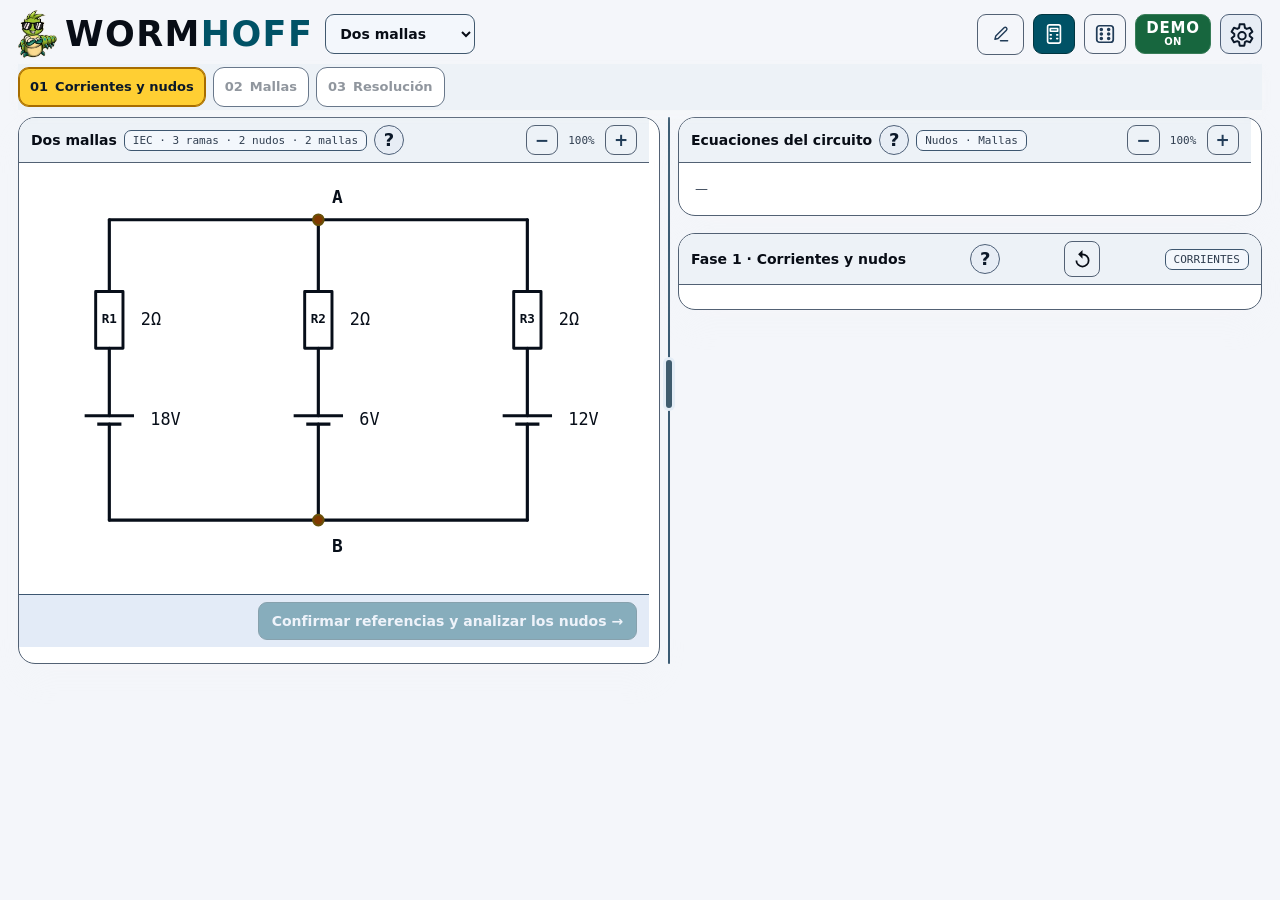
==== commit 274a9c8a: "Wormhoff: remove desktop full-width phase overrides that force stacked tabs" ====
--- a/wormhoff/index.html
+++ b/wormhoff/index.html
@@ -4892,14 +4892,12 @@
    @media(min-width:801px){
     #gameLayout{align-items:start}
     #circuitCard,#equationsCard{min-height:0;max-height:calc(100dvh - var(--stagebar-height,90px) - 28px);overflow-y:auto;overflow-x:hidden;overscroll-behavior-y:contain;scrollbar-gutter:stable}
-    #stagebar:not(.single-stage){grid-template-columns:repeat(3,minmax(0,1fr))}
-    #stagebar .stage{min-width:0;width:100%;box-sizing:border-box}
-    #stagebar .phase-link{flex:1;min-width:0;white-space:nowrap}
+    #stagebar .stage{flex:0 1 auto;min-width:0;width:auto;box-sizing:border-box}
+    #stagebar .phase-link{flex:0 1 auto;min-width:0;white-space:nowrap}
     #stagebar .phase-link>span{white-space:nowrap;overflow-wrap:normal}
     #stagebar .phase-complete,#stagebar .phase-reset{flex-shrink:0}
    }
    @media(min-width:801px) and (max-width:1040px){
-    #stagebar:not(.single-stage){grid-template-columns:repeat(2,minmax(0,1fr))}
     #stagebar .phase-link{white-space:normal}
     #stagebar .phase-link>span{white-space:normal}
    }
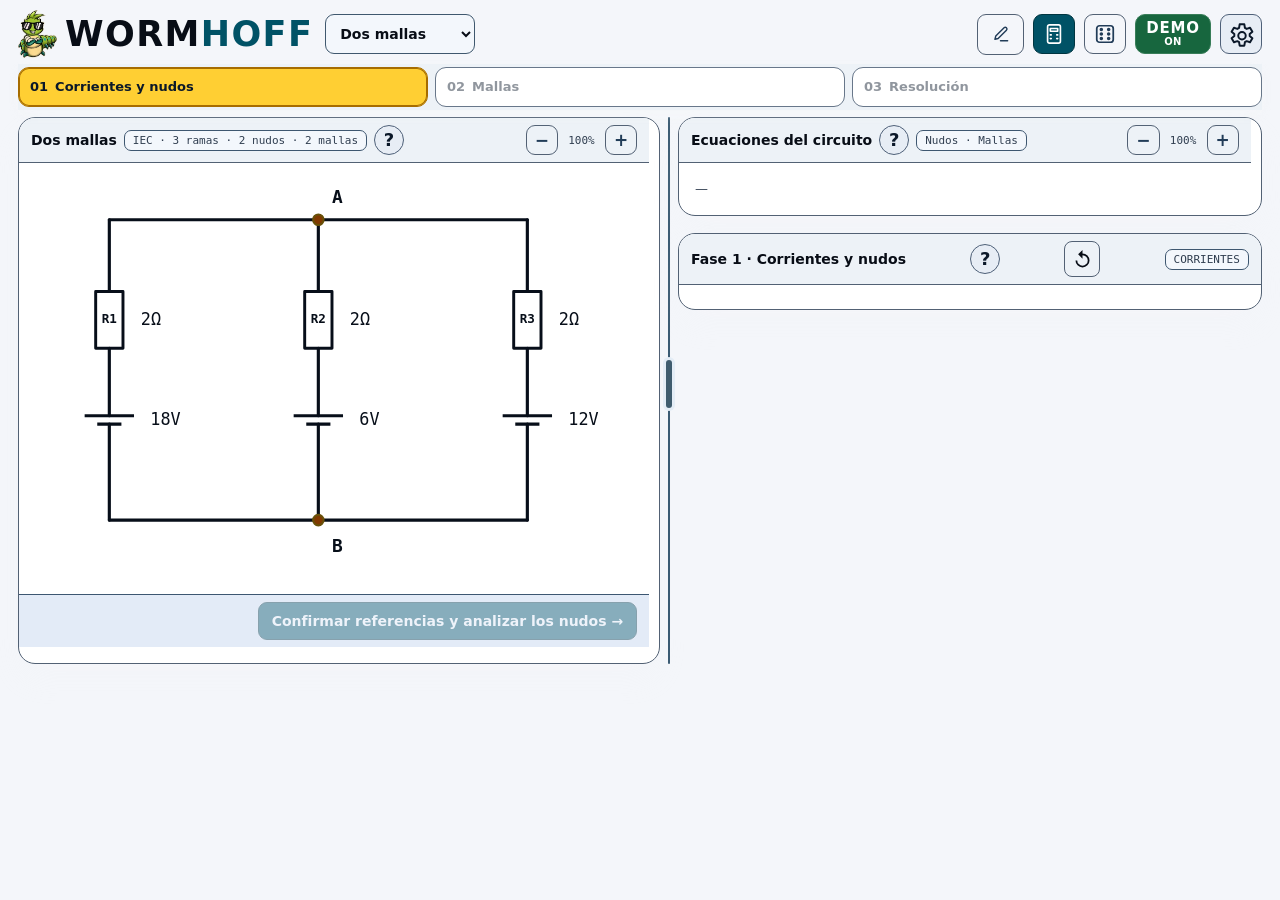
==== commit 947bc38d: "Wormhoff: distribute phase tabs equally with intrinsic minimum widths and responsive wrapping" ====
--- a/wormhoff/index.html
+++ b/wormhoff/index.html
@@ -910,9 +910,11 @@
 .kcl-drag-bank{display:flex;justify-content:center;flex-wrap:wrap;gap:10px;padding:12px;border:1px solid var(--border);border-radius:10px;margin:10px 0}.kcl-drag-token{cursor:grab;touch-action:manipulation;font-weight:750}.kcl-drag-token.selected{outline:2px solid var(--cyan)}.kcl-drag-token.placed{opacity:.5}.kcl-live-expression{display:flex;align-items:stretch;justify-content:center;gap:10px;width:100%}.kcl-live-side.kcl-drop-side{min-width:110px;min-height:52px;display:flex;align-items:center;justify-content:center;gap:5px;border:1px dashed var(--border);border-radius:9px;padding:8px;flex-wrap:wrap;cursor:pointer}.kcl-live-equals{align-self:center;font-weight:800}.grid-setting{display:flex!important;align-items:center;gap:9px}.grid-setting input{width:18px;height:18px}
 [hidden]{display:none!important}
 #stagebar{display:flex;flex-wrap:wrap;justify-content:flex-start;align-items:center;gap:7px}
-#stagebar .stage{flex:0 1 auto;width:auto;max-width:100%;min-width:0}
+#stagebar .stage{flex:1 1 0px;width:auto;max-width:100%;min-width:max-content;box-sizing:border-box}
+#stagebar .phase-link>span{white-space:nowrap}
+@media(max-width:280px){#stagebar .stage{min-width:0;flex-basis:100%}#stagebar .phase-link>span{white-space:normal}}
 #stagebar .phase-link{flex:0 1 auto;width:auto;white-space:normal}
-#stagebar .phase-link>span{white-space:normal;overflow-wrap:normal}
+#stagebar .phase-link>span{overflow-wrap:normal}
 #stagebar .phase-complete{margin-right:5px}
 #stagebar .stage.active,#stagebar .stage.active.done{background:#ffcf33;color:#211900;border-color:#a66c00;box-shadow:inset 0 0 0 1px #a66c00}
 #stagebar .stage.active .phase-complete{color:#175500}
@@ -4892,14 +4894,14 @@
    @media(min-width:801px){
     #gameLayout{align-items:start}
     #circuitCard,#equationsCard{min-height:0;max-height:calc(100dvh - var(--stagebar-height,90px) - 28px);overflow-y:auto;overflow-x:hidden;overscroll-behavior-y:contain;scrollbar-gutter:stable}
-    #stagebar .stage{flex:0 1 auto;min-width:0;width:auto;box-sizing:border-box}
+    #stagebar .stage{flex:1 1 0px;min-width:max-content;width:auto;box-sizing:border-box}
     #stagebar .phase-link{flex:0 1 auto;min-width:0;white-space:nowrap}
     #stagebar .phase-link>span{white-space:nowrap;overflow-wrap:normal}
     #stagebar .phase-complete,#stagebar .phase-reset{flex-shrink:0}
    }
    @media(min-width:801px) and (max-width:1040px){
     #stagebar .phase-link{white-space:normal}
-    #stagebar .phase-link>span{white-space:normal}
+    #stagebar .phase-link>span{white-space:nowrap}
    }
    /* Densidad vertical: cabecera, fases, título del circuito y pie. */
    .shell{padding-top:10px;padding-bottom:16px}
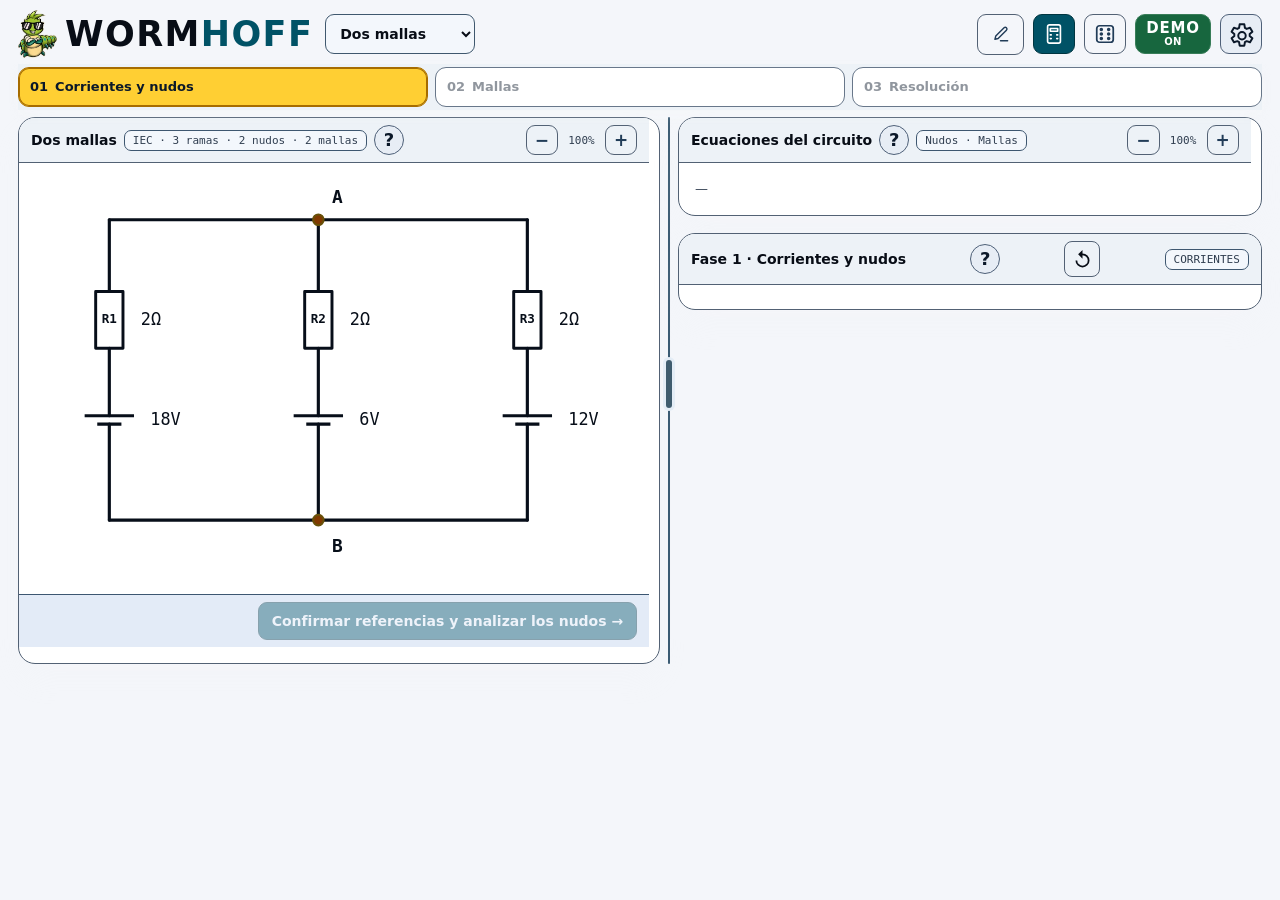
==== commit 377d9b8e: "Wormhoff: keep all phase tabs on one horizontal line" ====
--- a/wormhoff/index.html
+++ b/wormhoff/index.html
@@ -909,10 +909,10 @@
 <style>.algebra-working-line.alg-solution{background:rgba(255,211,64,.18);border-left:3px solid #ffd340;color:inherit;padding:6px 10px;font-weight:700}</style><style>
 .kcl-drag-bank{display:flex;justify-content:center;flex-wrap:wrap;gap:10px;padding:12px;border:1px solid var(--border);border-radius:10px;margin:10px 0}.kcl-drag-token{cursor:grab;touch-action:manipulation;font-weight:750}.kcl-drag-token.selected{outline:2px solid var(--cyan)}.kcl-drag-token.placed{opacity:.5}.kcl-live-expression{display:flex;align-items:stretch;justify-content:center;gap:10px;width:100%}.kcl-live-side.kcl-drop-side{min-width:110px;min-height:52px;display:flex;align-items:center;justify-content:center;gap:5px;border:1px dashed var(--border);border-radius:9px;padding:8px;flex-wrap:wrap;cursor:pointer}.kcl-live-equals{align-self:center;font-weight:800}.grid-setting{display:flex!important;align-items:center;gap:9px}.grid-setting input{width:18px;height:18px}
 [hidden]{display:none!important}
-#stagebar{display:flex;flex-wrap:wrap;justify-content:flex-start;align-items:center;gap:7px}
+#stagebar{display:flex;flex-wrap:nowrap;justify-content:flex-start;align-items:center;gap:7px;overflow-x:auto}
 #stagebar .stage{flex:1 1 0px;width:auto;max-width:100%;min-width:max-content;box-sizing:border-box}
 #stagebar .phase-link>span{white-space:nowrap}
-@media(max-width:280px){#stagebar .stage{min-width:0;flex-basis:100%}#stagebar .phase-link>span{white-space:normal}}
+
 #stagebar .phase-link{flex:0 1 auto;width:auto;white-space:normal}
 #stagebar .phase-link>span{overflow-wrap:normal}
 #stagebar .phase-complete{margin-right:5px}
